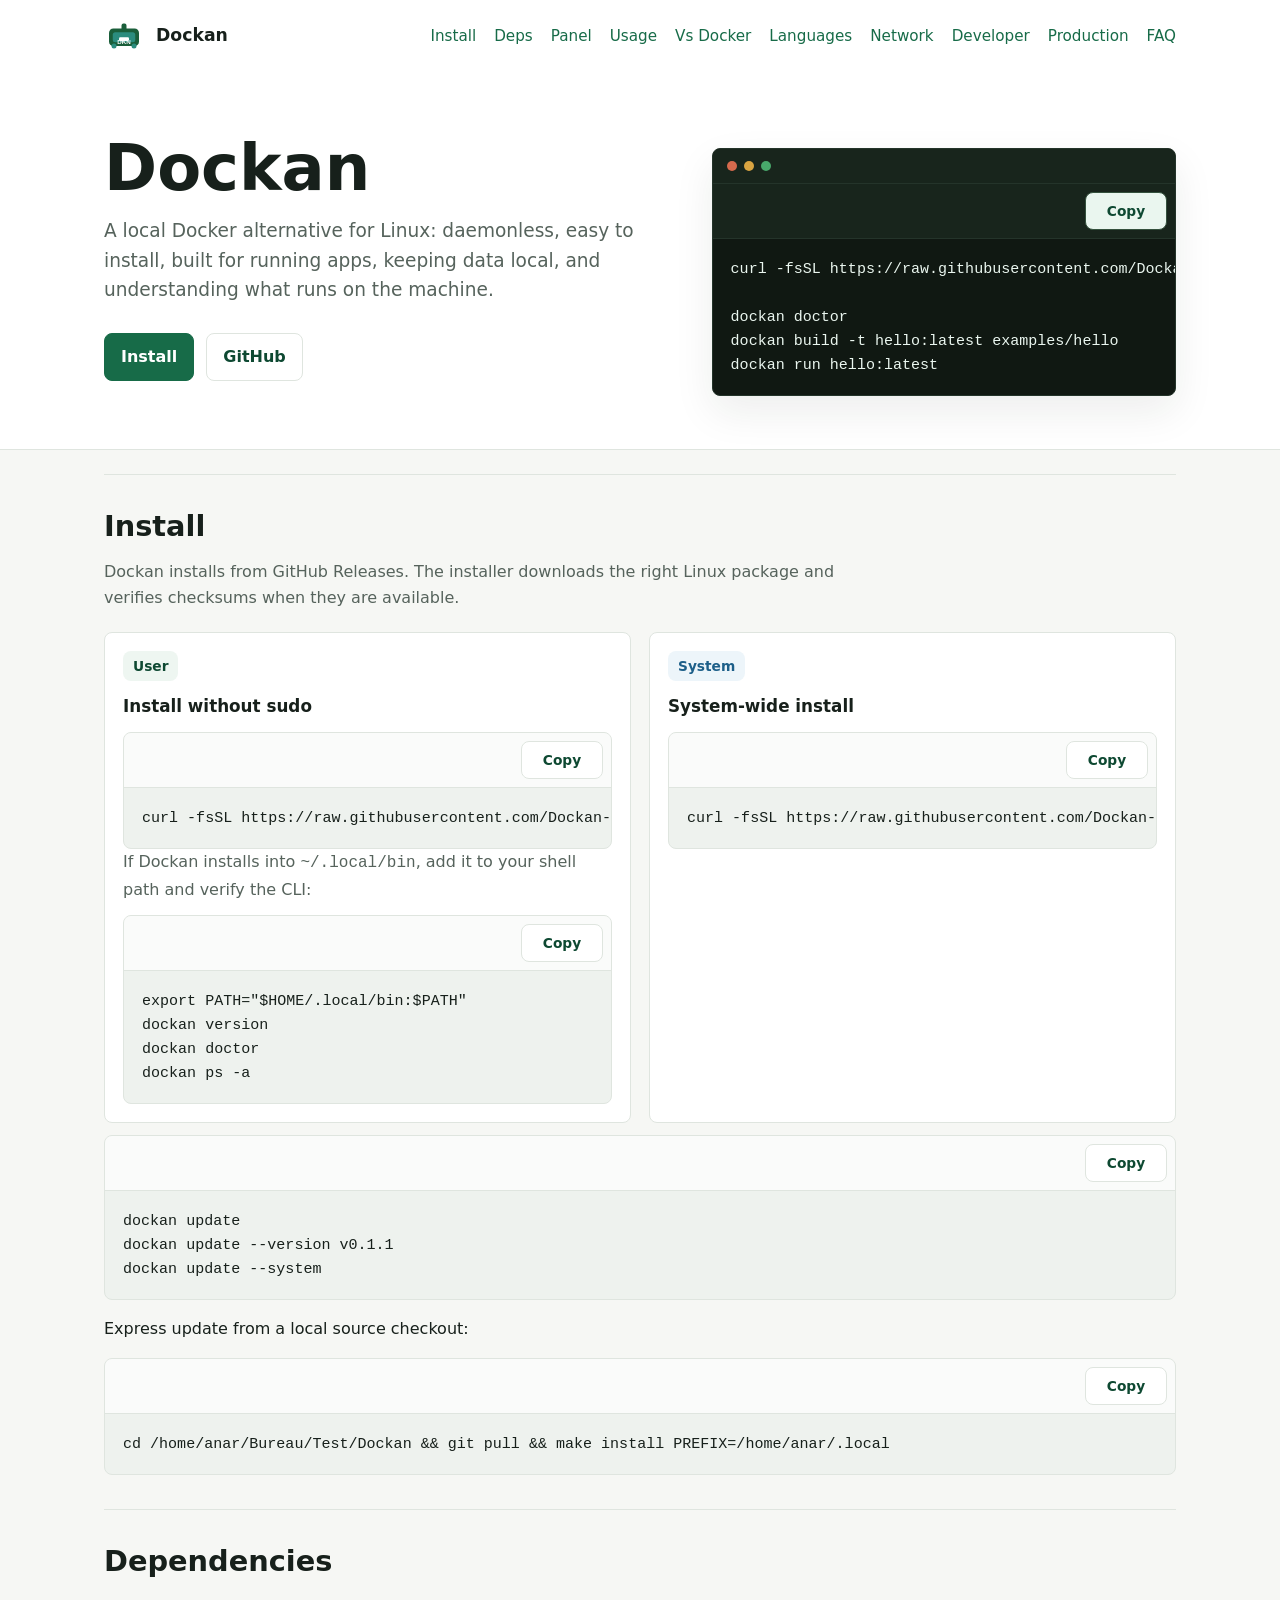
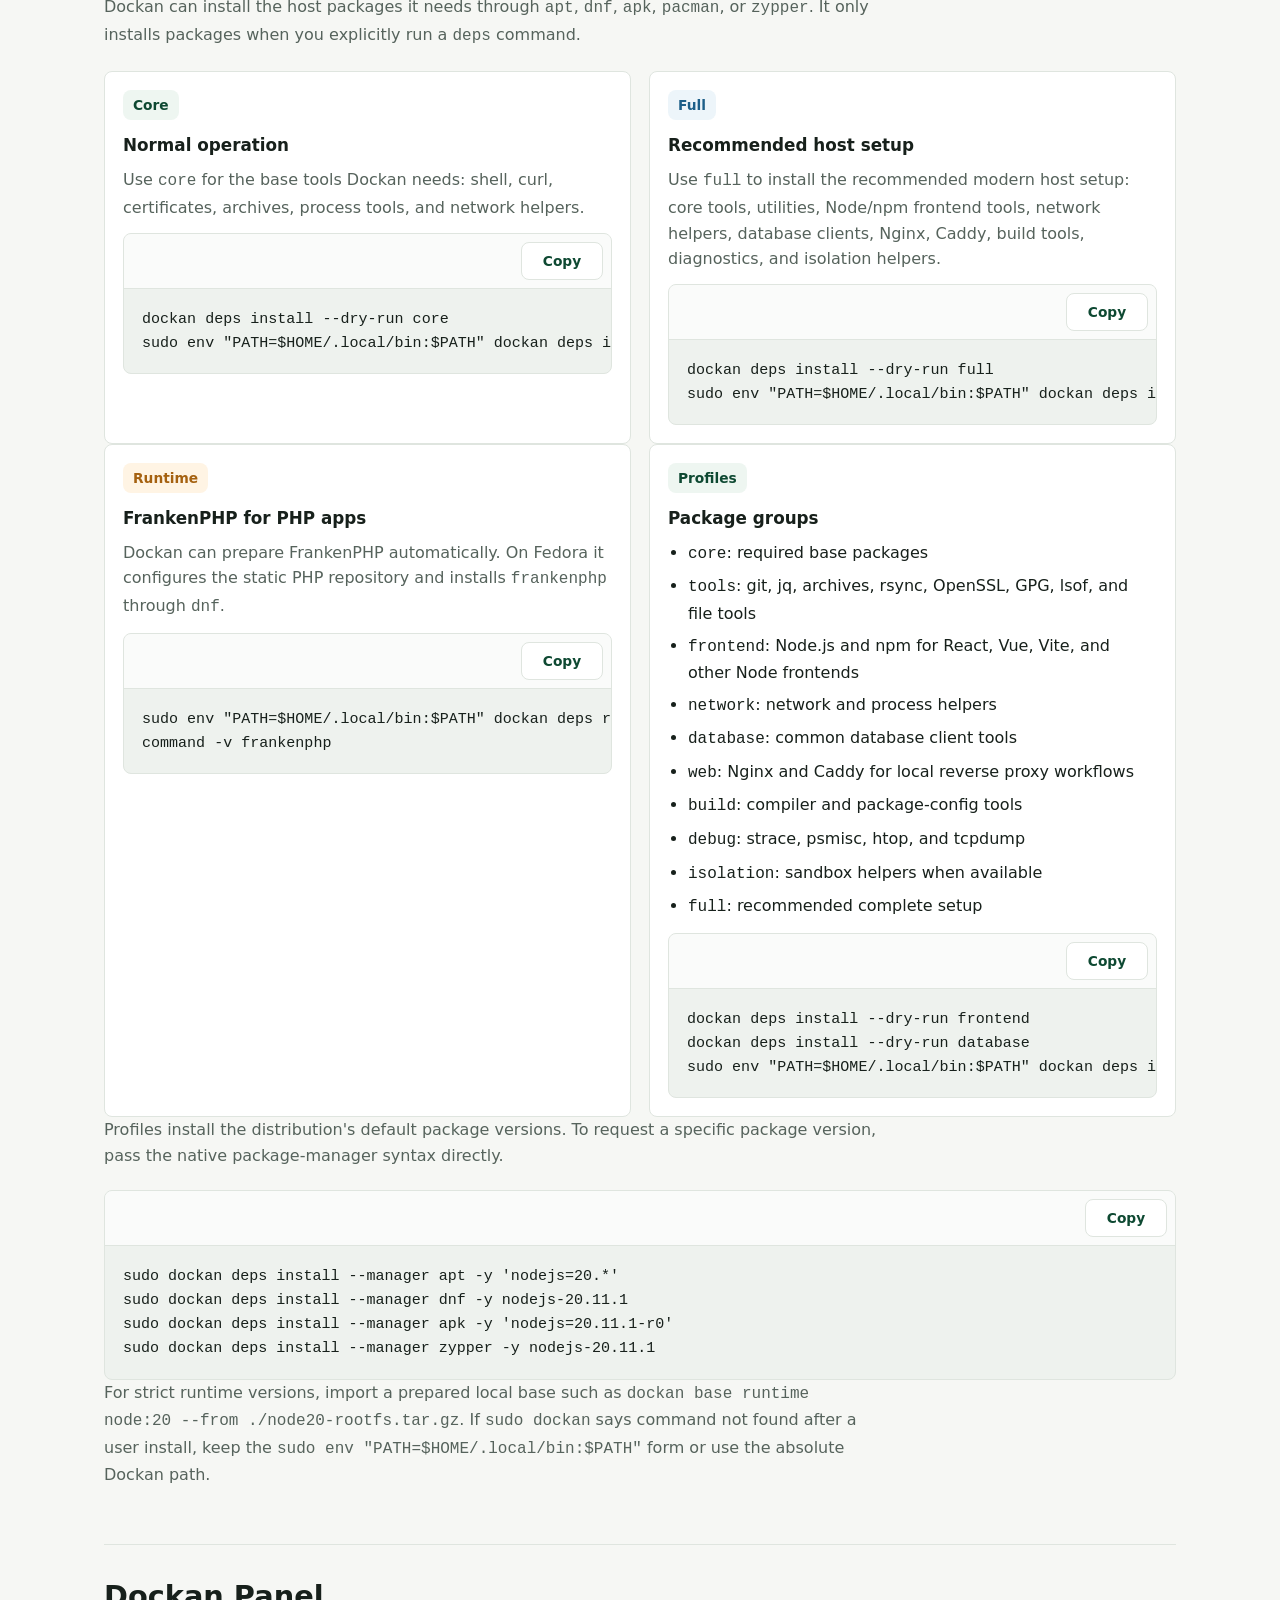
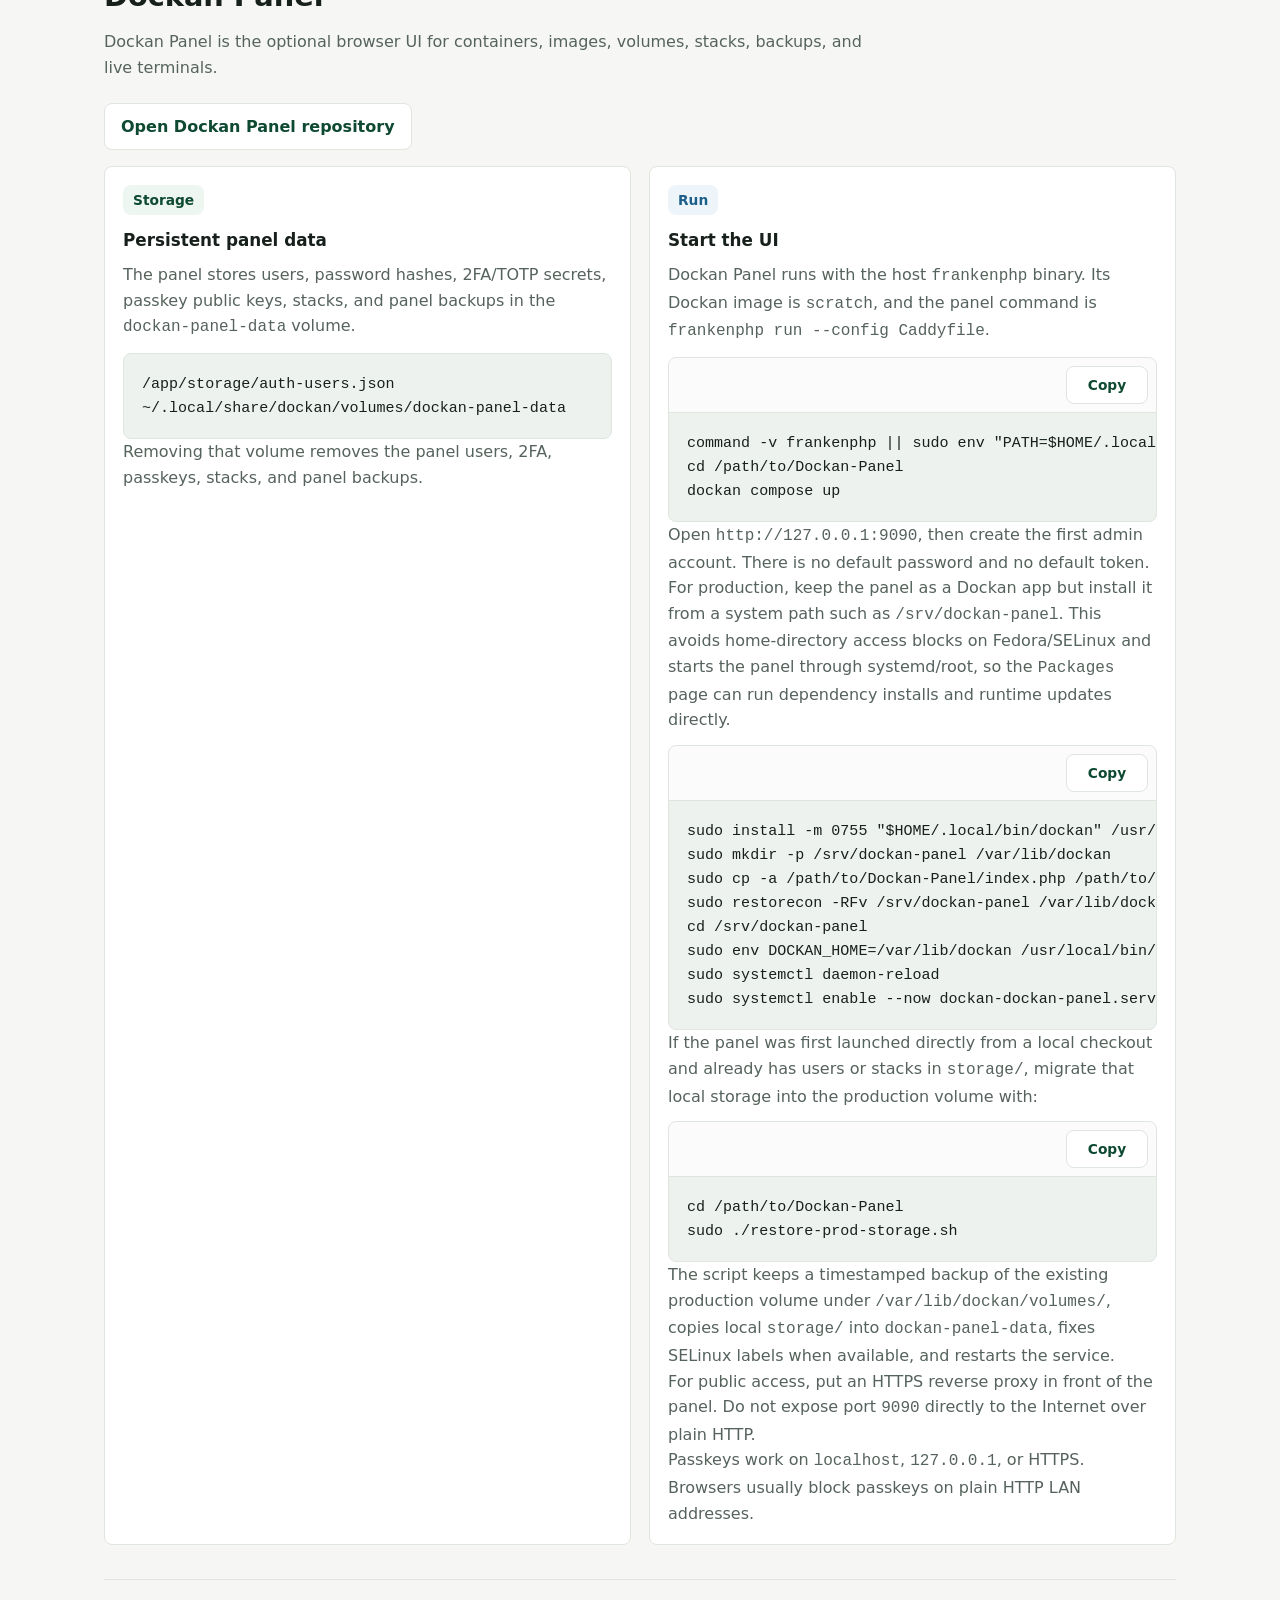
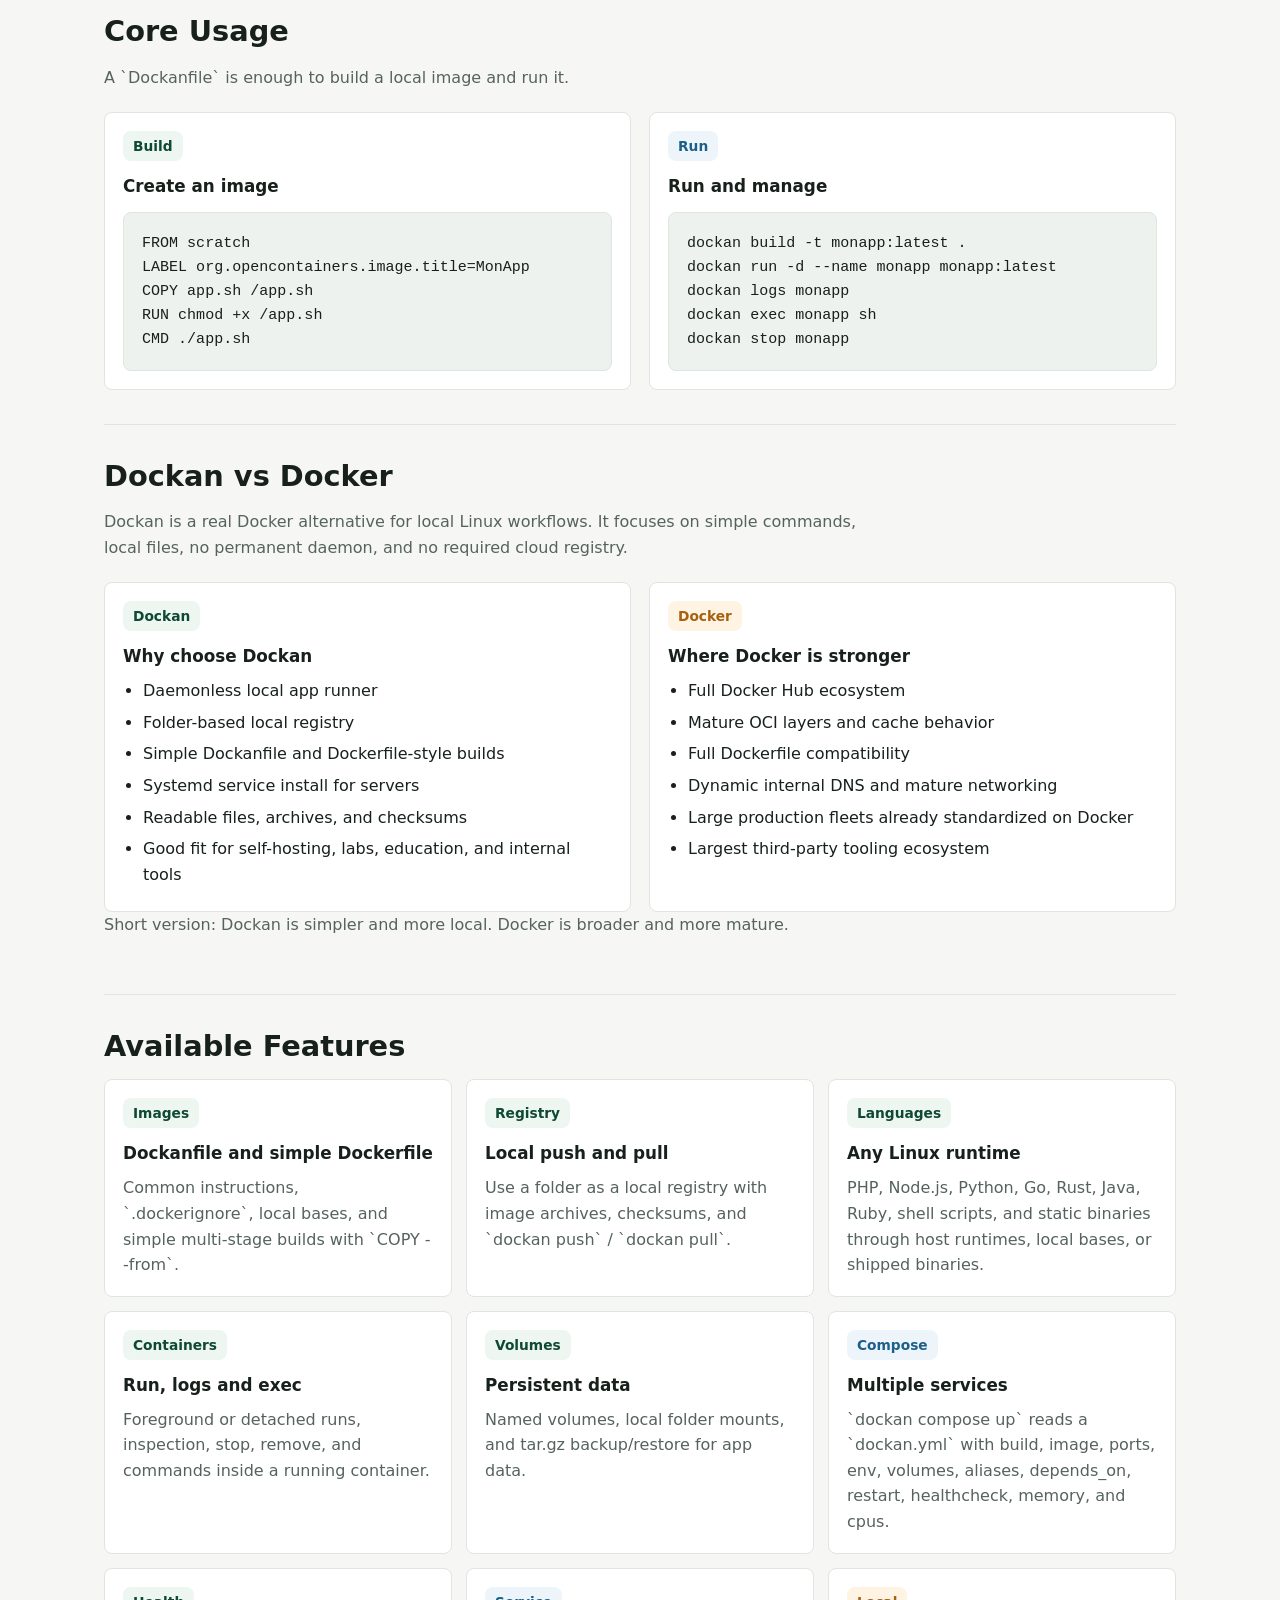
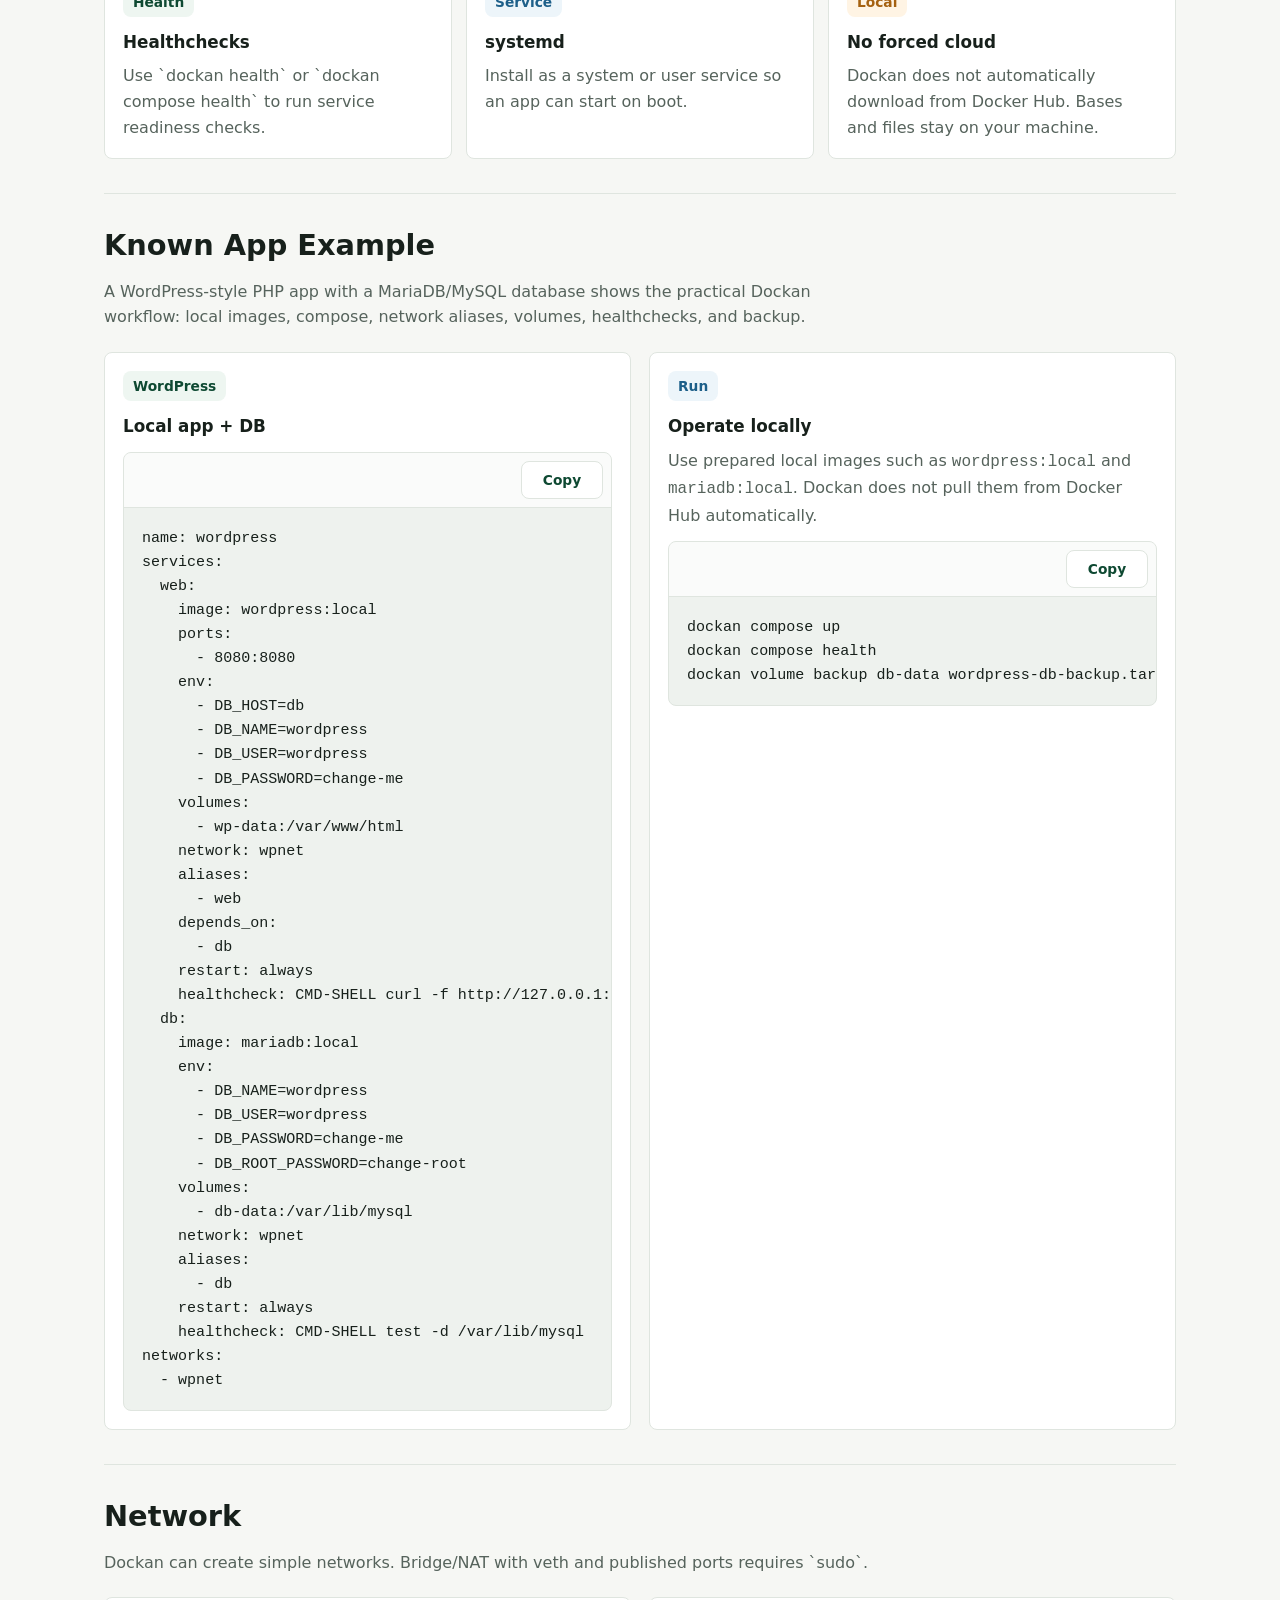
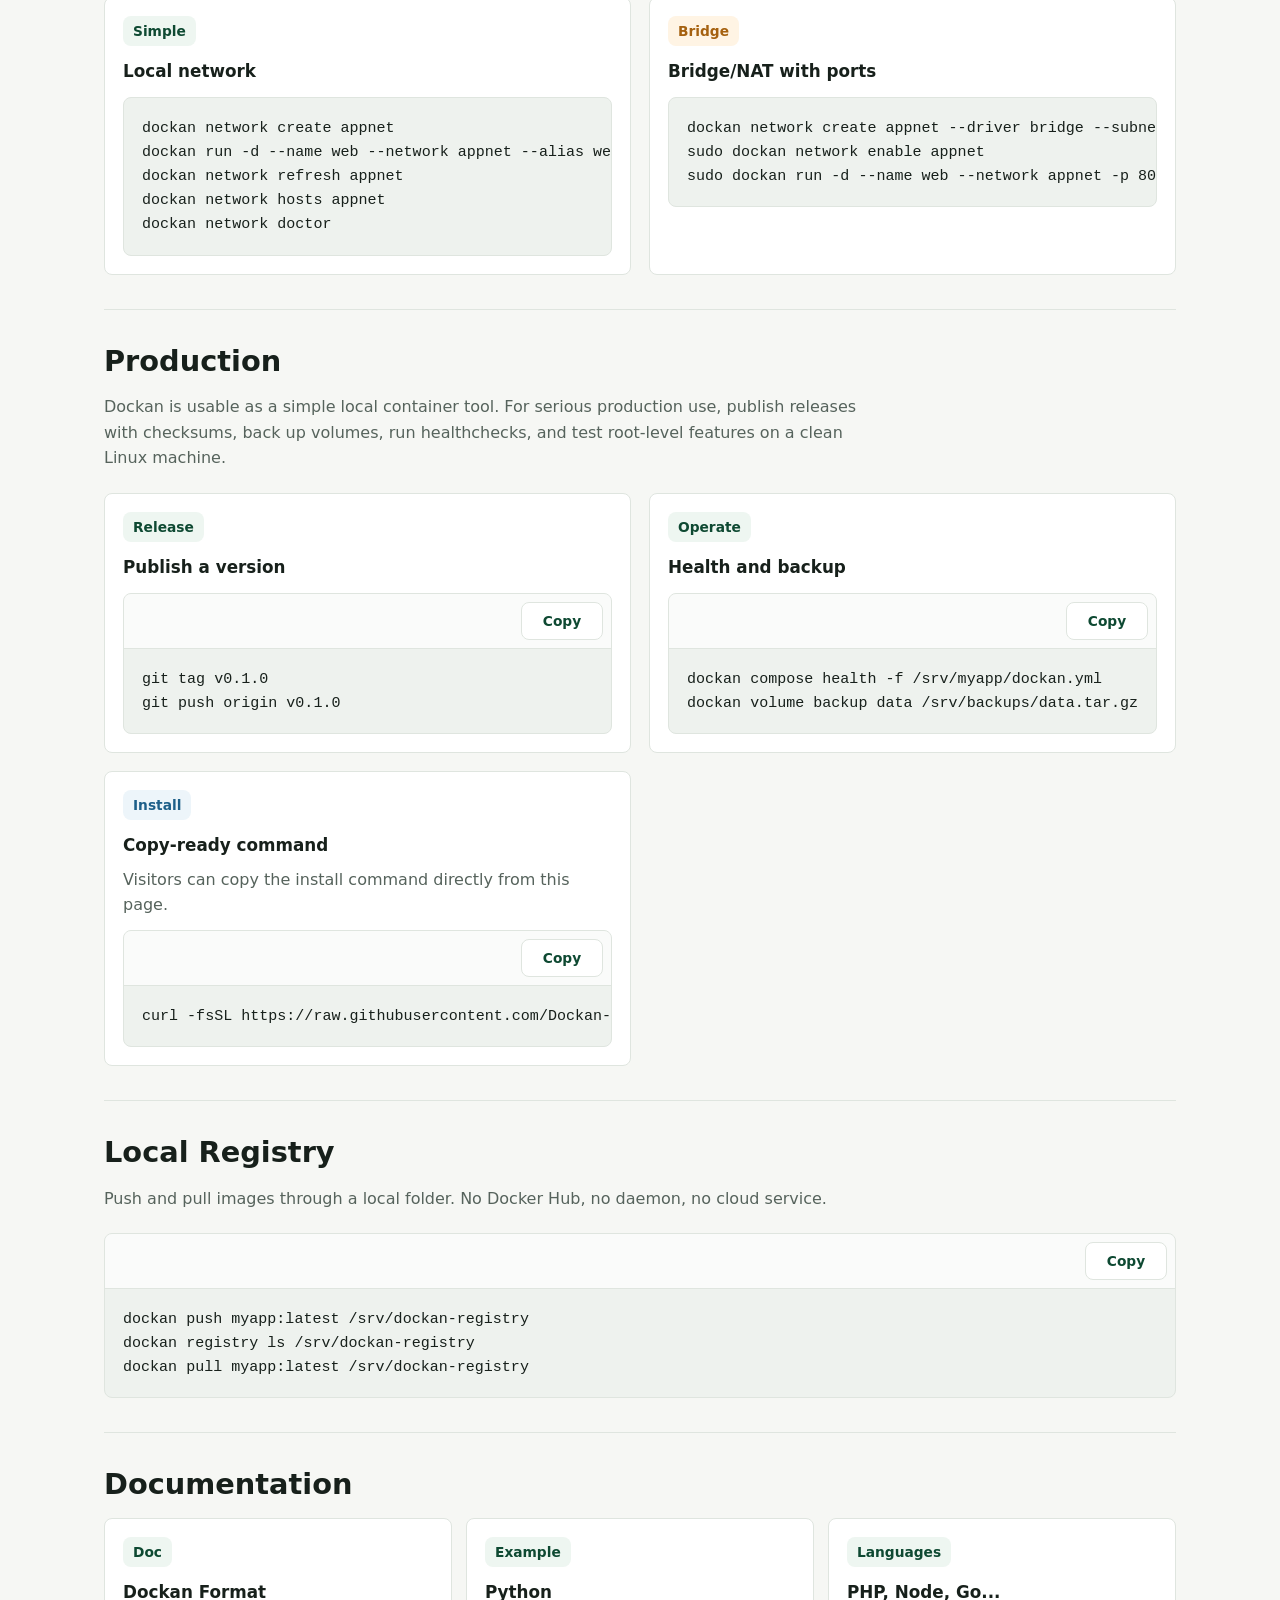
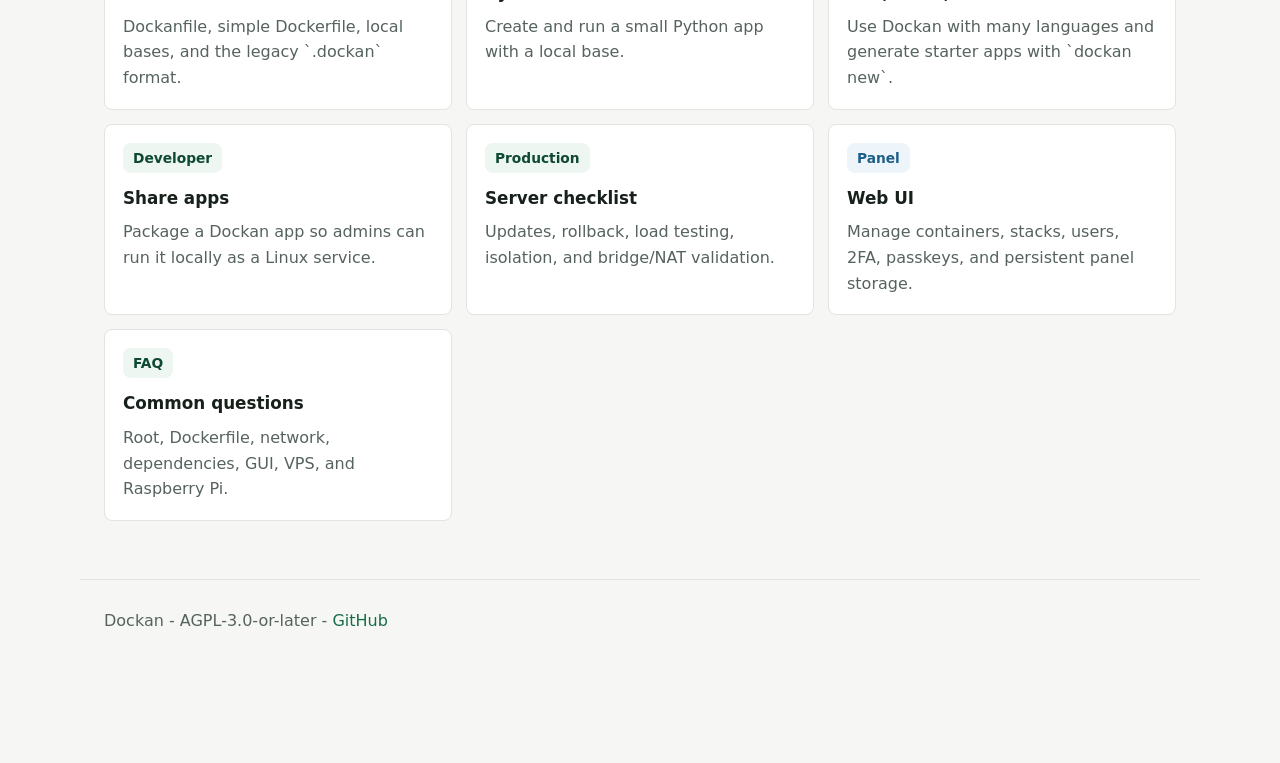
==== docs/index.html @ 0c733c43 "Improve docs mobile layout" ====
<!DOCTYPE html>
<html lang="en">
<head>
  <meta charset="UTF-8">
  <meta name="viewport" content="width=device-width, initial-scale=1.0">
  <title>Dockan - A local Docker alternative</title>
  <meta name="description" content="Dockan is a local Docker alternative for Linux: daemonless, easy to install, app-focused, with volumes, networking, compose, and services.">
  <link rel="icon" type="image/svg+xml" href="./dockan-logo.svg">
  <style>
    :root {
      --bg: #f6f7f4;
      --panel: #ffffff;
      --ink: #17201b;
      --muted: #56635c;
      --line: #dfe5df;
      --green: #176b48;
      --green-dark: #0e4932;
      --blue: #1d5f89;
      --amber: #a56110;
      --code: #eef2ee;
      --shadow: 0 16px 40px rgba(23, 32, 27, 0.08);
    }

    * {
      box-sizing: border-box;
    }

    html {
      overflow-x: hidden;
      scroll-behavior: smooth;
    }

    body {
      margin: 0;
      background: var(--bg);
      color: var(--ink);
      font-family: Inter, ui-sans-serif, system-ui, -apple-system, BlinkMacSystemFont, "Segoe UI", sans-serif;
      line-height: 1.6;
      overflow-x: hidden;
    }

    a {
      color: var(--green);
      text-decoration: none;
    }

    a:hover {
      text-decoration: underline;
    }

    img,
    svg {
      max-width: 100%;
      height: auto;
    }

    header {
      background: #ffffff;
      border-bottom: 1px solid var(--line);
    }

    .topbar {
      max-width: 1120px;
      margin: 0 auto;
      padding: 16px 24px;
      display: flex;
      align-items: center;
      justify-content: space-between;
      gap: 16px;
    }

    .brand {
      display: flex;
      align-items: center;
      gap: 12px;
      color: var(--ink);
      font-weight: 800;
      font-size: 1.08rem;
      min-width: 0;
    }

    .brand img {
      width: 40px;
      height: 40px;
      flex: 0 0 auto;
    }

    nav {
      display: flex;
      align-items: center;
      gap: 18px;
      flex-wrap: wrap;
      font-size: 0.95rem;
    }

    nav a {
      white-space: nowrap;
    }

    .mobile-nav {
      display: none;
      position: relative;
      width: 100%;
    }

    .mobile-nav summary {
      display: flex;
      align-items: center;
      justify-content: space-between;
      min-height: 42px;
      padding: 9px 12px;
      border: 1px solid var(--line);
      border-radius: 8px;
      color: var(--green-dark);
      cursor: pointer;
      font-weight: 800;
      list-style: none;
      user-select: none;
    }

    .mobile-nav summary::-webkit-details-marker {
      display: none;
    }

    .mobile-nav summary::after {
      content: "";
      width: 10px;
      height: 10px;
      border-right: 2px solid currentColor;
      border-bottom: 2px solid currentColor;
      transform: rotate(45deg) translateY(-2px);
    }

    .mobile-nav[open] summary::after {
      transform: rotate(225deg) translateY(-2px);
    }

    .mobile-nav-links {
      display: grid;
      grid-template-columns: repeat(2, minmax(0, 1fr));
      gap: 8px;
      margin-top: 8px;
      padding: 10px;
      border: 1px solid var(--line);
      border-radius: 8px;
      background: #fff;
      box-shadow: var(--shadow);
    }

    .mobile-nav-links a {
      display: flex;
      align-items: center;
      min-height: 42px;
      padding: 8px 10px;
      border-radius: 8px;
      color: var(--ink);
      font-weight: 700;
      overflow-wrap: anywhere;
    }

    .mobile-nav-links a:hover {
      background: #eef6f1;
      text-decoration: none;
    }

    .hero {
      max-width: 1120px;
      margin: 0 auto;
      padding: 64px 24px 40px;
      display: grid;
      grid-template-columns: minmax(0, 1.1fr) minmax(280px, 0.9fr);
      gap: 40px;
      align-items: center;
    }

    .hero h1 {
      margin: 0 0 16px;
      font-size: clamp(2.2rem, 5vw, 4.6rem);
      line-height: 1;
      letter-spacing: 0;
    }

    .hero p {
      margin: 0 0 24px;
      color: var(--muted);
      font-size: 1.16rem;
      max-width: 760px;
    }

    .actions {
      display: flex;
      flex-wrap: wrap;
      gap: 12px;
      margin: 28px 0;
      min-width: 0;
    }

    .button {
      display: inline-flex;
      align-items: center;
      justify-content: center;
      min-height: 44px;
      padding: 10px 16px;
      border-radius: 8px;
      border: 1px solid var(--green);
      background: var(--green);
      color: #fff;
      font-weight: 700;
      text-decoration: none;
      text-align: center;
    }

    .button.secondary {
      background: #fff;
      color: var(--green-dark);
      border-color: var(--line);
    }

    .terminal {
      background: #101812;
      color: #eaf6ef;
      border-radius: 8px;
      box-shadow: var(--shadow);
      overflow: hidden;
      border: 1px solid #24342a;
      min-width: 0;
    }

    .terminal-title {
      display: flex;
      gap: 7px;
      padding: 12px 14px;
      background: #18251c;
      border-bottom: 1px solid #24342a;
    }

    .dot {
      width: 10px;
      height: 10px;
      border-radius: 50%;
      background: #d66a4d;
    }

    .dot:nth-child(2) {
      background: #d9a441;
    }

    .dot:nth-child(3) {
      background: #48a86b;
    }

    pre {
      margin: 0;
      padding: 18px;
      overflow-x: auto;
      max-width: 100%;
      font-size: 0.94rem;
      -webkit-overflow-scrolling: touch;
    }

    code {
      font-family: "SFMono-Regular", Consolas, "Liberation Mono", monospace;
      overflow-wrap: anywhere;
    }

    main {
      max-width: 1120px;
      margin: 0 auto;
      padding: 24px;
    }

    section {
      padding: 34px 0;
      border-top: 1px solid var(--line);
    }

    h2 {
      margin: 0 0 16px;
      font-size: 1.8rem;
      line-height: 1.2;
      letter-spacing: 0;
    }

    h3 {
      margin: 0 0 8px;
      font-size: 1.05rem;
    }

    .lead {
      color: var(--muted);
      max-width: 780px;
      margin: 0 0 22px;
    }

    .grid {
      display: grid;
      grid-template-columns: repeat(3, minmax(0, 1fr));
      gap: 14px;
    }

    .card {
      background: var(--panel);
      border: 1px solid var(--line);
      border-radius: 8px;
      padding: 18px;
      min-height: 150px;
      min-width: 0;
    }

    a.card {
      display: block;
      color: inherit;
      text-decoration: none;
    }

    a.card:hover {
      border-color: var(--green);
      text-decoration: none;
    }

    .card p {
      margin: 0;
      color: var(--muted);
      overflow-wrap: anywhere;
    }

    .badge {
      display: inline-flex;
      align-items: center;
      min-height: 28px;
      padding: 4px 10px;
      border-radius: 8px;
      background: #eef6f1;
      color: var(--green-dark);
      font-weight: 700;
      font-size: 0.86rem;
      margin-bottom: 12px;
    }

    .badge.blue {
      background: #edf5fa;
      color: var(--blue);
    }

    .badge.amber {
      background: #fff4e4;
      color: var(--amber);
    }

    .code-block {
      background: var(--code);
      border: 1px solid var(--line);
      border-radius: 8px;
      margin: 12px 0 0;
      overflow: hidden;
      max-width: 100%;
      min-width: 0;
    }

    .code-block pre {
      padding: 18px;
    }

    .code-actions {
      display: flex;
      justify-content: flex-end;
      align-items: center;
      min-height: 46px;
      padding: 8px;
      border-bottom: 1px solid var(--line);
      background: rgba(255, 255, 255, 0.72);
      gap: 8px;
    }

    .copy-button {
      display: inline-flex;
      align-items: center;
      justify-content: center;
      min-height: 34px;
      min-width: 82px;
      padding: 7px 10px;
      border: 1px solid var(--line);
      border-radius: 8px;
      background: #ffffff;
      color: var(--green-dark);
      cursor: pointer;
      font: inherit;
      font-size: 0.86rem;
      font-weight: 800;
    }

    .copy-button:hover {
      border-color: var(--green);
    }

    .terminal .copy-button {
      border-color: #34513d;
      background: #eaf6ef;
    }

    .terminal .code-actions {
      border-bottom-color: #24342a;
      background: #18251c;
    }

    .terminal .code-block {
      margin: 0;
      background: transparent;
      border: 0;
      border-radius: 0;
    }

    .split {
      display: grid;
      grid-template-columns: minmax(0, 1fr) minmax(0, 1fr);
      gap: 18px;
      min-width: 0;
    }

    ul {
      margin: 0;
      padding-left: 20px;
    }

    li {
      margin: 6px 0;
      overflow-wrap: anywhere;
    }

    footer {
      max-width: 1120px;
      margin: 0 auto;
      padding: 28px 24px 46px;
      color: var(--muted);
      border-top: 1px solid var(--line);
    }

    @media (max-width: 820px) {
      .hero,
      .split,
      .grid {
        grid-template-columns: 1fr;
      }

      .hero {
        padding-top: 42px;
      }

      .topbar {
        align-items: flex-start;
        flex-direction: column;
      }
    }

    @media (max-width: 720px) {
      .topbar {
        padding: 12px 16px;
        gap: 10px;
      }

      .desktop-nav {
        display: none;
      }

      .mobile-nav {
        display: block;
      }

      .hero {
        padding: 34px 16px 26px;
        gap: 22px;
      }

      .hero h1 {
        font-size: clamp(2rem, 14vw, 3.3rem);
      }

      .hero p {
        font-size: 1rem;
      }

      main {
        padding: 16px;
      }

      section {
        padding: 26px 0;
      }

      h2 {
        font-size: 1.45rem;
      }

      .actions {
        display: grid;
        grid-template-columns: 1fr;
      }

      .button {
        width: 100%;
      }

      .card {
        padding: 15px;
      }

      pre {
        padding: 14px;
        font-size: 0.84rem;
      }

      .code-block pre {
        padding: 14px;
      }

      .copy-button {
        min-width: 74px;
      }

      footer {
        padding: 24px 16px 36px;
      }
    }

    @media (max-width: 440px) {
      .brand {
        font-size: 1rem;
      }

      .brand img {
        width: 34px;
        height: 34px;
      }

      .mobile-nav-links {
        grid-template-columns: 1fr;
      }

      .terminal-title {
        padding: 10px 12px;
      }

      .dot {
        width: 9px;
        height: 9px;
      }

      .card {
        padding: 14px;
      }

      .badge {
        max-width: 100%;
        overflow-wrap: anywhere;
      }
    }
  </style>
</head>
<body>
  <header>
    <div class="topbar">
      <a class="brand" href="#top" aria-label="Dockan home">
        <img src="./dockan-logo.svg" alt="">
        <span>Dockan</span>
      </a>
      <nav class="desktop-nav" aria-label="Navigation">
        <a href="#install">Install</a>
        <a href="#deps">Deps</a>
        <a href="#panel">Panel</a>
        <a href="#usage">Usage</a>
        <a href="#compare">Vs Docker</a>
        <a href="./languages.html">Languages</a>
        <a href="#network">Network</a>
        <a href="./developer.html">Developer</a>
        <a href="./production.html">Production</a>
        <a href="./faq.html">FAQ</a>
      </nav>
      <details class="mobile-nav">
        <summary>Menu</summary>
        <div class="mobile-nav-links" aria-label="Navigation mobile">
          <a href="#install">Install</a>
          <a href="#deps">Deps</a>
          <a href="#panel">Panel</a>
          <a href="#usage">Usage</a>
          <a href="#compare">Vs Docker</a>
          <a href="./languages.html">Languages</a>
          <a href="#network">Network</a>
          <a href="./developer.html">Developer</a>
          <a href="./production.html">Production</a>
          <a href="./faq.html">FAQ</a>
        </div>
      </details>
    </div>
    <div class="hero" id="top">
      <div>
        <h1>Dockan</h1>
        <p>A local Docker alternative for Linux: daemonless, easy to install, built for running apps, keeping data local, and understanding what runs on the machine.</p>
        <div class="actions">
          <a class="button" href="#install">Install</a>
          <a class="button secondary" href="https://github.com/Dockan-Conteneurisation-libre/Dockan" target="_blank" rel="noopener">GitHub</a>
        </div>
      </div>
      <div class="terminal" aria-label="Commande d'installation">
        <div class="terminal-title">
          <span class="dot"></span>
          <span class="dot"></span>
          <span class="dot"></span>
        </div>
        <div class="code-block">
          <div class="code-actions">
            <button class="copy-button" type="button" data-copy="curl -fsSL https://raw.githubusercontent.com/Dockan-Conteneurisation-libre/Dockan/main/scripts/install.sh | sh">Copy</button>
          </div>
          <pre><code>curl -fsSL https://raw.githubusercontent.com/Dockan-Conteneurisation-libre/Dockan/main/scripts/install.sh | sh

dockan doctor
dockan build -t hello:latest examples/hello
dockan run hello:latest</code></pre>
        </div>
      </div>
    </div>
  </header>

  <main>
    <section id="install">
      <h2>Install</h2>
      <p class="lead">Dockan installs from GitHub Releases. The installer downloads the right Linux package and verifies checksums when they are available.</p>
      <div class="split">
        <div class="card">
          <span class="badge">User</span>
          <h3>Install without sudo</h3>
          <div class="code-block">
            <div class="code-actions">
              <button class="copy-button" type="button" data-copy="curl -fsSL https://raw.githubusercontent.com/Dockan-Conteneurisation-libre/Dockan/main/scripts/install.sh | sh">Copy</button>
            </div>
            <pre><code>curl -fsSL https://raw.githubusercontent.com/Dockan-Conteneurisation-libre/Dockan/main/scripts/install.sh | sh</code></pre>
          </div>
          <p>If Dockan installs into <code>~/.local/bin</code>, add it to your shell path and verify the CLI:</p>
          <div class="code-block">
            <div class="code-actions">
              <button class="copy-button" type="button" data-copy='export PATH="$HOME/.local/bin:$PATH"
dockan version
dockan doctor
dockan ps -a'>Copy</button>
            </div>
            <pre><code>export PATH="$HOME/.local/bin:$PATH"
dockan version
dockan doctor
dockan ps -a</code></pre>
          </div>
        </div>
        <div class="card">
          <span class="badge blue">System</span>
          <h3>System-wide install</h3>
          <div class="code-block">
            <div class="code-actions">
              <button class="copy-button" type="button" data-copy="curl -fsSL https://raw.githubusercontent.com/Dockan-Conteneurisation-libre/Dockan/main/scripts/install.sh | sudo sh">Copy</button>
            </div>
            <pre><code>curl -fsSL https://raw.githubusercontent.com/Dockan-Conteneurisation-libre/Dockan/main/scripts/install.sh | sudo sh</code></pre>
          </div>
        </div>
      </div>
      <div class="code-block">
        <div class="code-actions">
          <button class="copy-button" type="button" data-copy="dockan update
dockan update --version v0.1.1
dockan update --system">Copy</button>
        </div>
        <pre><code>dockan update
dockan update --version v0.1.1
dockan update --system</code></pre>
      </div>
      <p>Express update from a local source checkout:</p>
      <div class="code-block">
        <div class="code-actions">
          <button class="copy-button" type="button" data-copy="cd /home/anar/Bureau/Test/Dockan &amp;&amp; git pull &amp;&amp; make install PREFIX=/home/anar/.local">Copy</button>
        </div>
        <pre><code>cd /home/anar/Bureau/Test/Dockan &amp;&amp; git pull &amp;&amp; make install PREFIX=/home/anar/.local</code></pre>
      </div>
    </section>

    <section id="deps">
      <h2>Dependencies</h2>
      <p class="lead">Dockan can install the host packages it needs through <code>apt</code>, <code>dnf</code>, <code>apk</code>, <code>pacman</code>, or <code>zypper</code>. It only installs packages when you explicitly run a <code>deps</code> command.</p>
      <div class="split">
        <div class="card">
          <span class="badge">Core</span>
          <h3>Normal operation</h3>
          <p>Use <code>core</code> for the base tools Dockan needs: shell, curl, certificates, archives, process tools, and network helpers.</p>
          <div class="code-block">
            <div class="code-actions">
              <button class="copy-button" type="button" data-copy='dockan deps install --dry-run core&#10;sudo env "PATH=$HOME/.local/bin:$PATH" dockan deps install core -y'>Copy</button>
            </div>
            <pre><code>dockan deps install --dry-run core
sudo env "PATH=$HOME/.local/bin:$PATH" dockan deps install core -y</code></pre>
          </div>
        </div>
        <div class="card">
          <span class="badge blue">Full</span>
          <h3>Recommended host setup</h3>
          <p>Use <code>full</code> to install the recommended modern host setup: core tools, utilities, Node/npm frontend tools, network helpers, database clients, Nginx, Caddy, build tools, diagnostics, and isolation helpers.</p>
          <div class="code-block">
            <div class="code-actions">
              <button class="copy-button" type="button" data-copy='dockan deps install --dry-run full&#10;sudo env "PATH=$HOME/.local/bin:$PATH" dockan deps install full -y'>Copy</button>
            </div>
            <pre><code>dockan deps install --dry-run full
sudo env "PATH=$HOME/.local/bin:$PATH" dockan deps install full -y</code></pre>
          </div>
        </div>
      </div>
      <div class="split">
        <div class="card">
          <span class="badge amber">Runtime</span>
          <h3>FrankenPHP for PHP apps</h3>
          <p>Dockan can prepare FrankenPHP automatically. On Fedora it configures the static PHP repository and installs <code>frankenphp</code> through <code>dnf</code>.</p>
          <div class="code-block">
            <div class="code-actions">
              <button class="copy-button" type="button" data-copy='sudo env "PATH=$HOME/.local/bin:$PATH" dockan deps runtime frankenphp -y&#10;command -v frankenphp'>Copy</button>
            </div>
            <pre><code>sudo env "PATH=$HOME/.local/bin:$PATH" dockan deps runtime frankenphp -y
command -v frankenphp</code></pre>
          </div>
        </div>
        <div class="card">
          <span class="badge">Profiles</span>
          <h3>Package groups</h3>
          <ul>
            <li><code>core</code>: required base packages</li>
            <li><code>tools</code>: git, jq, archives, rsync, OpenSSL, GPG, lsof, and file tools</li>
            <li><code>frontend</code>: Node.js and npm for React, Vue, Vite, and other Node frontends</li>
            <li><code>network</code>: network and process helpers</li>
            <li><code>database</code>: common database client tools</li>
            <li><code>web</code>: Nginx and Caddy for local reverse proxy workflows</li>
            <li><code>build</code>: compiler and package-config tools</li>
            <li><code>debug</code>: strace, psmisc, htop, and tcpdump</li>
            <li><code>isolation</code>: sandbox helpers when available</li>
            <li><code>full</code>: recommended complete setup</li>
          </ul>
          <div class="code-block">
            <div class="code-actions">
              <button class="copy-button" type="button" data-copy='dockan deps install --dry-run frontend&#10;dockan deps install --dry-run database&#10;sudo env "PATH=$HOME/.local/bin:$PATH" dockan deps install frontend database web build debug -y'>Copy</button>
            </div>
            <pre><code>dockan deps install --dry-run frontend
dockan deps install --dry-run database
sudo env "PATH=$HOME/.local/bin:$PATH" dockan deps install frontend database web build debug -y</code></pre>
          </div>
        </div>
      </div>
      <p class="lead">Profiles install the distribution's default package versions. To request a specific package version, pass the native package-manager syntax directly.</p>
      <div class="code-block">
        <div class="code-actions">
          <button class="copy-button" type="button" data-copy="sudo dockan deps install --manager apt -y 'nodejs=20.*'&#10;sudo dockan deps install --manager dnf -y nodejs-20.11.1&#10;sudo dockan deps install --manager apk -y 'nodejs=20.11.1-r0'&#10;sudo dockan deps install --manager zypper -y nodejs-20.11.1">Copy</button>
        </div>
        <pre><code>sudo dockan deps install --manager apt -y 'nodejs=20.*'
sudo dockan deps install --manager dnf -y nodejs-20.11.1
sudo dockan deps install --manager apk -y 'nodejs=20.11.1-r0'
sudo dockan deps install --manager zypper -y nodejs-20.11.1</code></pre>
      </div>
      <p class="lead">For strict runtime versions, import a prepared local base such as <code>dockan base runtime node:20 --from ./node20-rootfs.tar.gz</code>. If <code>sudo dockan</code> says command not found after a user install, keep the <code>sudo env "PATH=$HOME/.local/bin:$PATH"</code> form or use the absolute Dockan path.</p>
    </section>

    <section id="panel">
      <h2>Dockan Panel</h2>
      <p class="lead">Dockan Panel is the optional browser UI for containers, images, volumes, stacks, backups, and live terminals.</p>
      <p><a class="button secondary" href="https://github.com/Dockan-Conteneurisation-libre/Dockan-Panel">Open Dockan Panel repository</a></p>
      <div class="split">
        <div class="card">
          <span class="badge">Storage</span>
          <h3>Persistent panel data</h3>
          <p>The panel stores users, password hashes, 2FA/TOTP secrets, passkey public keys, stacks, and panel backups in the <code>dockan-panel-data</code> volume.</p>
          <div class="code-block">
            <pre><code>/app/storage/auth-users.json
~/.local/share/dockan/volumes/dockan-panel-data</code></pre>
          </div>
          <p>Removing that volume removes the panel users, 2FA, passkeys, stacks, and panel backups.</p>
        </div>
        <div class="card">
          <span class="badge blue">Run</span>
          <h3>Start the UI</h3>
          <p>Dockan Panel runs with the host <code>frankenphp</code> binary. Its Dockan image is <code>scratch</code>, and the panel command is <code>frankenphp run --config Caddyfile</code>.</p>
          <div class="code-block">
            <div class="code-actions">
              <button class="copy-button" type="button" data-copy='command -v frankenphp || sudo env "PATH=$HOME/.local/bin:$PATH" dockan deps runtime frankenphp -y&#10;cd /path/to/Dockan-Panel&#10;dockan compose up'>Copy</button>
            </div>
            <pre><code>command -v frankenphp || sudo env "PATH=$HOME/.local/bin:$PATH" dockan deps runtime frankenphp -y
cd /path/to/Dockan-Panel
dockan compose up</code></pre>
          </div>
          <p>Open <code>http://127.0.0.1:9090</code>, then create the first admin account. There is no default password and no default token.</p>
          <p>For production, keep the panel as a Dockan app but install it from a system path such as <code>/srv/dockan-panel</code>. This avoids home-directory access blocks on Fedora/SELinux and starts the panel through systemd/root, so the <code>Packages</code> page can run dependency installs and runtime updates directly.</p>
          <div class="code-block">
            <div class="code-actions">
              <button class="copy-button" type="button" data-copy='sudo install -m 0755 "$HOME/.local/bin/dockan" /usr/local/bin/dockan&#10;sudo mkdir -p /srv/dockan-panel /var/lib/dockan&#10;sudo cp -a /path/to/Dockan-Panel/index.php /path/to/Dockan-Panel/README.md /path/to/Dockan-Panel/dockan-logo.svg /path/to/Dockan-Panel/Caddyfile /path/to/Dockan-Panel/Dockanfile /path/to/Dockan-Panel/dockan.yml /path/to/Dockan-Panel/restore-prod-storage.sh /srv/dockan-panel/&#10;sudo restorecon -RFv /srv/dockan-panel /var/lib/dockan /usr/local/bin/dockan 2>/dev/null || true&#10;cd /srv/dockan-panel&#10;sudo env DOCKAN_HOME=/var/lib/dockan /usr/local/bin/dockan service install -f dockan.yml --name dockan-panel&#10;sudo systemctl daemon-reload&#10;sudo systemctl enable --now dockan-dockan-panel.service'>Copy</button>
            </div>
            <pre><code>sudo install -m 0755 "$HOME/.local/bin/dockan" /usr/local/bin/dockan
sudo mkdir -p /srv/dockan-panel /var/lib/dockan
sudo cp -a /path/to/Dockan-Panel/index.php /path/to/Dockan-Panel/README.md /path/to/Dockan-Panel/dockan-logo.svg /path/to/Dockan-Panel/Caddyfile /path/to/Dockan-Panel/Dockanfile /path/to/Dockan-Panel/dockan.yml /path/to/Dockan-Panel/restore-prod-storage.sh /srv/dockan-panel/
sudo restorecon -RFv /srv/dockan-panel /var/lib/dockan /usr/local/bin/dockan 2&gt;/dev/null || true
cd /srv/dockan-panel
sudo env DOCKAN_HOME=/var/lib/dockan /usr/local/bin/dockan service install -f dockan.yml --name dockan-panel
sudo systemctl daemon-reload
sudo systemctl enable --now dockan-dockan-panel.service</code></pre>
          </div>
          <p>If the panel was first launched directly from a local checkout and already has users or stacks in <code>storage/</code>, migrate that local storage into the production volume with:</p>
          <div class="code-block">
            <div class="code-actions">
              <button class="copy-button" type="button" data-copy='cd /path/to/Dockan-Panel&#10;sudo ./restore-prod-storage.sh'>Copy</button>
            </div>
            <pre><code>cd /path/to/Dockan-Panel
sudo ./restore-prod-storage.sh</code></pre>
          </div>
          <p>The script keeps a timestamped backup of the existing production volume under <code>/var/lib/dockan/volumes/</code>, copies local <code>storage/</code> into <code>dockan-panel-data</code>, fixes SELinux labels when available, and restarts the service.</p>
          <p>For public access, put an HTTPS reverse proxy in front of the panel. Do not expose port <code>9090</code> directly to the Internet over plain HTTP.</p>
          <p>Passkeys work on <code>localhost</code>, <code>127.0.0.1</code>, or HTTPS. Browsers usually block passkeys on plain HTTP LAN addresses.</p>
        </div>
      </div>
    </section>

    <section id="usage">
      <h2>Core Usage</h2>
      <p class="lead">A `Dockanfile` is enough to build a local image and run it.</p>
      <div class="split">
        <div class="card">
          <span class="badge">Build</span>
          <h3>Create an image</h3>
          <div class="code-block">
            <pre><code>FROM scratch
LABEL org.opencontainers.image.title=MonApp
COPY app.sh /app.sh
RUN chmod +x /app.sh
CMD ./app.sh</code></pre>
          </div>
        </div>
        <div class="card">
          <span class="badge blue">Run</span>
          <h3>Run and manage</h3>
          <div class="code-block">
            <pre><code>dockan build -t monapp:latest .
dockan run -d --name monapp monapp:latest
dockan logs monapp
dockan exec monapp sh
dockan stop monapp</code></pre>
          </div>
        </div>
      </div>
    </section>

    <section id="compare">
      <h2>Dockan vs Docker</h2>
      <p class="lead">Dockan is a real Docker alternative for local Linux workflows. It focuses on simple commands, local files, no permanent daemon, and no required cloud registry.</p>
      <div class="split">
        <div class="card">
          <span class="badge">Dockan</span>
          <h3>Why choose Dockan</h3>
          <ul>
            <li>Daemonless local app runner</li>
            <li>Folder-based local registry</li>
            <li>Simple Dockanfile and Dockerfile-style builds</li>
            <li>Systemd service install for servers</li>
            <li>Readable files, archives, and checksums</li>
            <li>Good fit for self-hosting, labs, education, and internal tools</li>
          </ul>
        </div>
        <div class="card">
          <span class="badge amber">Docker</span>
          <h3>Where Docker is stronger</h3>
          <ul>
            <li>Full Docker Hub ecosystem</li>
            <li>Mature OCI layers and cache behavior</li>
            <li>Full Dockerfile compatibility</li>
            <li>Dynamic internal DNS and mature networking</li>
            <li>Large production fleets already standardized on Docker</li>
            <li>Largest third-party tooling ecosystem</li>
          </ul>
        </div>
      </div>
      <p class="lead">Short version: Dockan is simpler and more local. Docker is broader and more mature.</p>
    </section>

    <section>
      <h2>Available Features</h2>
      <div class="grid">
        <article class="card">
          <span class="badge">Images</span>
          <h3>Dockanfile and simple Dockerfile</h3>
          <p>Common instructions, `.dockerignore`, local bases, and simple multi-stage builds with `COPY --from`.</p>
        </article>
        <article class="card">
          <span class="badge">Registry</span>
          <h3>Local push and pull</h3>
          <p>Use a folder as a local registry with image archives, checksums, and `dockan push` / `dockan pull`.</p>
        </article>
        <article class="card">
          <span class="badge">Languages</span>
          <h3>Any Linux runtime</h3>
          <p>PHP, Node.js, Python, Go, Rust, Java, Ruby, shell scripts, and static binaries through host runtimes, local bases, or shipped binaries.</p>
        </article>
        <article class="card">
          <span class="badge">Containers</span>
          <h3>Run, logs and exec</h3>
          <p>Foreground or detached runs, inspection, stop, remove, and commands inside a running container.</p>
        </article>
        <article class="card">
          <span class="badge">Volumes</span>
          <h3>Persistent data</h3>
          <p>Named volumes, local folder mounts, and tar.gz backup/restore for app data.</p>
        </article>
        <article class="card">
          <span class="badge blue">Compose</span>
          <h3>Multiple services</h3>
          <p>`dockan compose up` reads a `dockan.yml` with build, image, ports, env, volumes, aliases, depends_on, restart, healthcheck, memory, and cpus.</p>
        </article>
        <article class="card">
          <span class="badge">Health</span>
          <h3>Healthchecks</h3>
          <p>Use `dockan health` or `dockan compose health` to run service readiness checks.</p>
        </article>
        <article class="card">
          <span class="badge blue">Service</span>
          <h3>systemd</h3>
          <p>Install as a system or user service so an app can start on boot.</p>
        </article>
        <article class="card">
          <span class="badge amber">Local</span>
          <h3>No forced cloud</h3>
          <p>Dockan does not automatically download from Docker Hub. Bases and files stay on your machine.</p>
        </article>
      </div>
    </section>

    <section>
      <h2>Known App Example</h2>
      <p class="lead">A WordPress-style PHP app with a MariaDB/MySQL database shows the practical Dockan workflow: local images, compose, network aliases, volumes, healthchecks, and backup.</p>
      <div class="split">
        <div class="card">
          <span class="badge">WordPress</span>
          <h3>Local app + DB</h3>
          <div class="code-block">
            <div class="code-actions">
              <button class="copy-button" type="button" data-copy="name: wordpress&#10;services:&#10;  web:&#10;    image: wordpress:local&#10;    ports:&#10;      - 8080:8080&#10;    env:&#10;      - DB_HOST=db&#10;      - DB_NAME=wordpress&#10;      - DB_USER=wordpress&#10;      - DB_PASSWORD=change-me&#10;    volumes:&#10;      - wp-data:/var/www/html&#10;    network: wpnet&#10;    aliases:&#10;      - web&#10;    depends_on:&#10;      - db&#10;    restart: always&#10;    healthcheck: CMD-SHELL curl -f http://127.0.0.1:8080/&#10;  db:&#10;    image: mariadb:local&#10;    env:&#10;      - DB_NAME=wordpress&#10;      - DB_USER=wordpress&#10;      - DB_PASSWORD=change-me&#10;      - DB_ROOT_PASSWORD=change-root&#10;    volumes:&#10;      - db-data:/var/lib/mysql&#10;    network: wpnet&#10;    aliases:&#10;      - db&#10;    restart: always&#10;    healthcheck: CMD-SHELL test -d /var/lib/mysql&#10;networks:&#10;  - wpnet">Copy</button>
            </div>
            <pre><code>name: wordpress
services:
  web:
    image: wordpress:local
    ports:
      - 8080:8080
    env:
      - DB_HOST=db
      - DB_NAME=wordpress
      - DB_USER=wordpress
      - DB_PASSWORD=change-me
    volumes:
      - wp-data:/var/www/html
    network: wpnet
    aliases:
      - web
    depends_on:
      - db
    restart: always
    healthcheck: CMD-SHELL curl -f http://127.0.0.1:8080/
  db:
    image: mariadb:local
    env:
      - DB_NAME=wordpress
      - DB_USER=wordpress
      - DB_PASSWORD=change-me
      - DB_ROOT_PASSWORD=change-root
    volumes:
      - db-data:/var/lib/mysql
    network: wpnet
    aliases:
      - db
    restart: always
    healthcheck: CMD-SHELL test -d /var/lib/mysql
networks:
  - wpnet</code></pre>
          </div>
        </div>
        <div class="card">
          <span class="badge blue">Run</span>
          <h3>Operate locally</h3>
          <p>Use prepared local images such as <code>wordpress:local</code> and <code>mariadb:local</code>. Dockan does not pull them from Docker Hub automatically.</p>
          <div class="code-block">
            <div class="code-actions">
              <button class="copy-button" type="button" data-copy="dockan compose up&#10;dockan compose health&#10;dockan volume backup db-data wordpress-db-backup.tar.gz">Copy</button>
            </div>
            <pre><code>dockan compose up
dockan compose health
dockan volume backup db-data wordpress-db-backup.tar.gz</code></pre>
          </div>
        </div>
      </div>
    </section>

    <section id="network">
      <h2>Network</h2>
      <p class="lead">Dockan can create simple networks. Bridge/NAT with veth and published ports requires `sudo`.</p>
      <div class="split">
        <div class="card">
          <span class="badge">Simple</span>
          <h3>Local network</h3>
          <div class="code-block">
            <pre><code>dockan network create appnet
dockan run -d --name web --network appnet --alias web.local web:latest
dockan network refresh appnet
dockan network hosts appnet
dockan network doctor</code></pre>
          </div>
        </div>
        <div class="card">
          <span class="badge amber">Bridge</span>
          <h3>Bridge/NAT with ports</h3>
          <div class="code-block">
            <pre><code>dockan network create appnet --driver bridge --subnet 10.89.0.0/24 --gateway 10.89.0.1/24 --bridge dockan0
sudo dockan network enable appnet
sudo dockan run -d --name web --network appnet -p 8080:80 web:latest</code></pre>
          </div>
        </div>
      </div>
    </section>

    <section id="prod">
      <h2>Production</h2>
      <p class="lead">Dockan is usable as a simple local container tool. For serious production use, publish releases with checksums, back up volumes, run healthchecks, and test root-level features on a clean Linux machine.</p>
      <div class="split">
        <div class="card">
          <span class="badge">Release</span>
          <h3>Publish a version</h3>
          <div class="code-block">
            <div class="code-actions">
              <button class="copy-button" type="button" data-copy="git tag v0.1.0&#10;git push origin v0.1.0">Copy</button>
            </div>
            <pre><code>git tag v0.1.0
git push origin v0.1.0</code></pre>
          </div>
        </div>
        <div class="card">
          <span class="badge">Operate</span>
          <h3>Health and backup</h3>
          <div class="code-block">
            <div class="code-actions">
              <button class="copy-button" type="button" data-copy="dockan compose health -f /srv/myapp/dockan.yml&#10;dockan volume backup data /srv/backups/data.tar.gz">Copy</button>
            </div>
            <pre><code>dockan compose health -f /srv/myapp/dockan.yml
dockan volume backup data /srv/backups/data.tar.gz</code></pre>
          </div>
        </div>
        <div class="card">
          <span class="badge blue">Install</span>
          <h3>Copy-ready command</h3>
          <p>Visitors can copy the install command directly from this page.</p>
          <div class="code-block">
            <div class="code-actions">
              <button class="copy-button" type="button" data-copy="curl -fsSL https://raw.githubusercontent.com/Dockan-Conteneurisation-libre/Dockan/main/scripts/install.sh | sh">Copy</button>
            </div>
            <pre><code>curl -fsSL https://raw.githubusercontent.com/Dockan-Conteneurisation-libre/Dockan/main/scripts/install.sh | sh</code></pre>
          </div>
        </div>
      </div>
    </section>

    <section>
      <h2>Local Registry</h2>
      <p class="lead">Push and pull images through a local folder. No Docker Hub, no daemon, no cloud service.</p>
      <div class="code-block">
        <div class="code-actions">
          <button class="copy-button" type="button" data-copy="dockan push myapp:latest /srv/dockan-registry&#10;dockan registry ls /srv/dockan-registry&#10;dockan pull myapp:latest /srv/dockan-registry">Copy</button>
        </div>
        <pre><code>dockan push myapp:latest /srv/dockan-registry
dockan registry ls /srv/dockan-registry
dockan pull myapp:latest /srv/dockan-registry</code></pre>
      </div>
    </section>

    <section>
      <h2>Documentation</h2>
      <div class="grid">
        <a class="card" href="./format.html">
          <span class="badge">Doc</span>
          <h3>Dockan Format</h3>
          <p>Dockanfile, simple Dockerfile, local bases, and the legacy `.dockan` format.</p>
        </a>
        <a class="card" href="./exemples/python.html">
          <span class="badge">Example</span>
          <h3>Python</h3>
          <p>Create and run a small Python app with a local base.</p>
        </a>
        <a class="card" href="./languages.html">
          <span class="badge">Languages</span>
          <h3>PHP, Node, Go...</h3>
          <p>Use Dockan with many languages and generate starter apps with `dockan new`.</p>
        </a>
        <a class="card" href="./developer.html">
          <span class="badge">Developer</span>
          <h3>Share apps</h3>
          <p>Package a Dockan app so admins can run it locally as a Linux service.</p>
        </a>
        <a class="card" href="./production.html">
          <span class="badge">Production</span>
          <h3>Server checklist</h3>
          <p>Updates, rollback, load testing, isolation, and bridge/NAT validation.</p>
        </a>
        <a class="card" href="#panel">
          <span class="badge blue">Panel</span>
          <h3>Web UI</h3>
          <p>Manage containers, stacks, users, 2FA, passkeys, and persistent panel storage.</p>
        </a>
        <a class="card" href="./faq.html">
          <span class="badge">FAQ</span>
          <h3>Common questions</h3>
          <p>Root, Dockerfile, network, dependencies, GUI, VPS, and Raspberry Pi.</p>
        </a>
      </div>
    </section>
  </main>

  <footer>
    Dockan - AGPL-3.0-or-later - <a href="https://github.com/Dockan-Conteneurisation-libre/Dockan" target="_blank" rel="noopener">GitHub</a>
  </footer>
  <script>
    const mobileNav = document.querySelector(".mobile-nav");
    for (const link of document.querySelectorAll(".mobile-nav-links a")) {
      link.addEventListener("click", () => {
        if (mobileNav) {
          mobileNav.open = false;
        }
      });
    }

    for (const button of document.querySelectorAll("[data-copy]")) {
      button.addEventListener("click", async () => {
        const value = button.getAttribute("data-copy") || "";
        try {
          await navigator.clipboard.writeText(value);
          button.textContent = "Copied";
        } catch {
          const input = document.createElement("textarea");
          input.value = value;
          input.setAttribute("readonly", "");
          input.style.position = "fixed";
          input.style.left = "-9999px";
          document.body.appendChild(input);
          input.select();
          document.execCommand("copy");
          input.remove();
          button.textContent = "Copied";
        }
        setTimeout(() => {
          button.textContent = "Copy";
        }, 1600);
      });
    }
  </script>
</body>
</html>
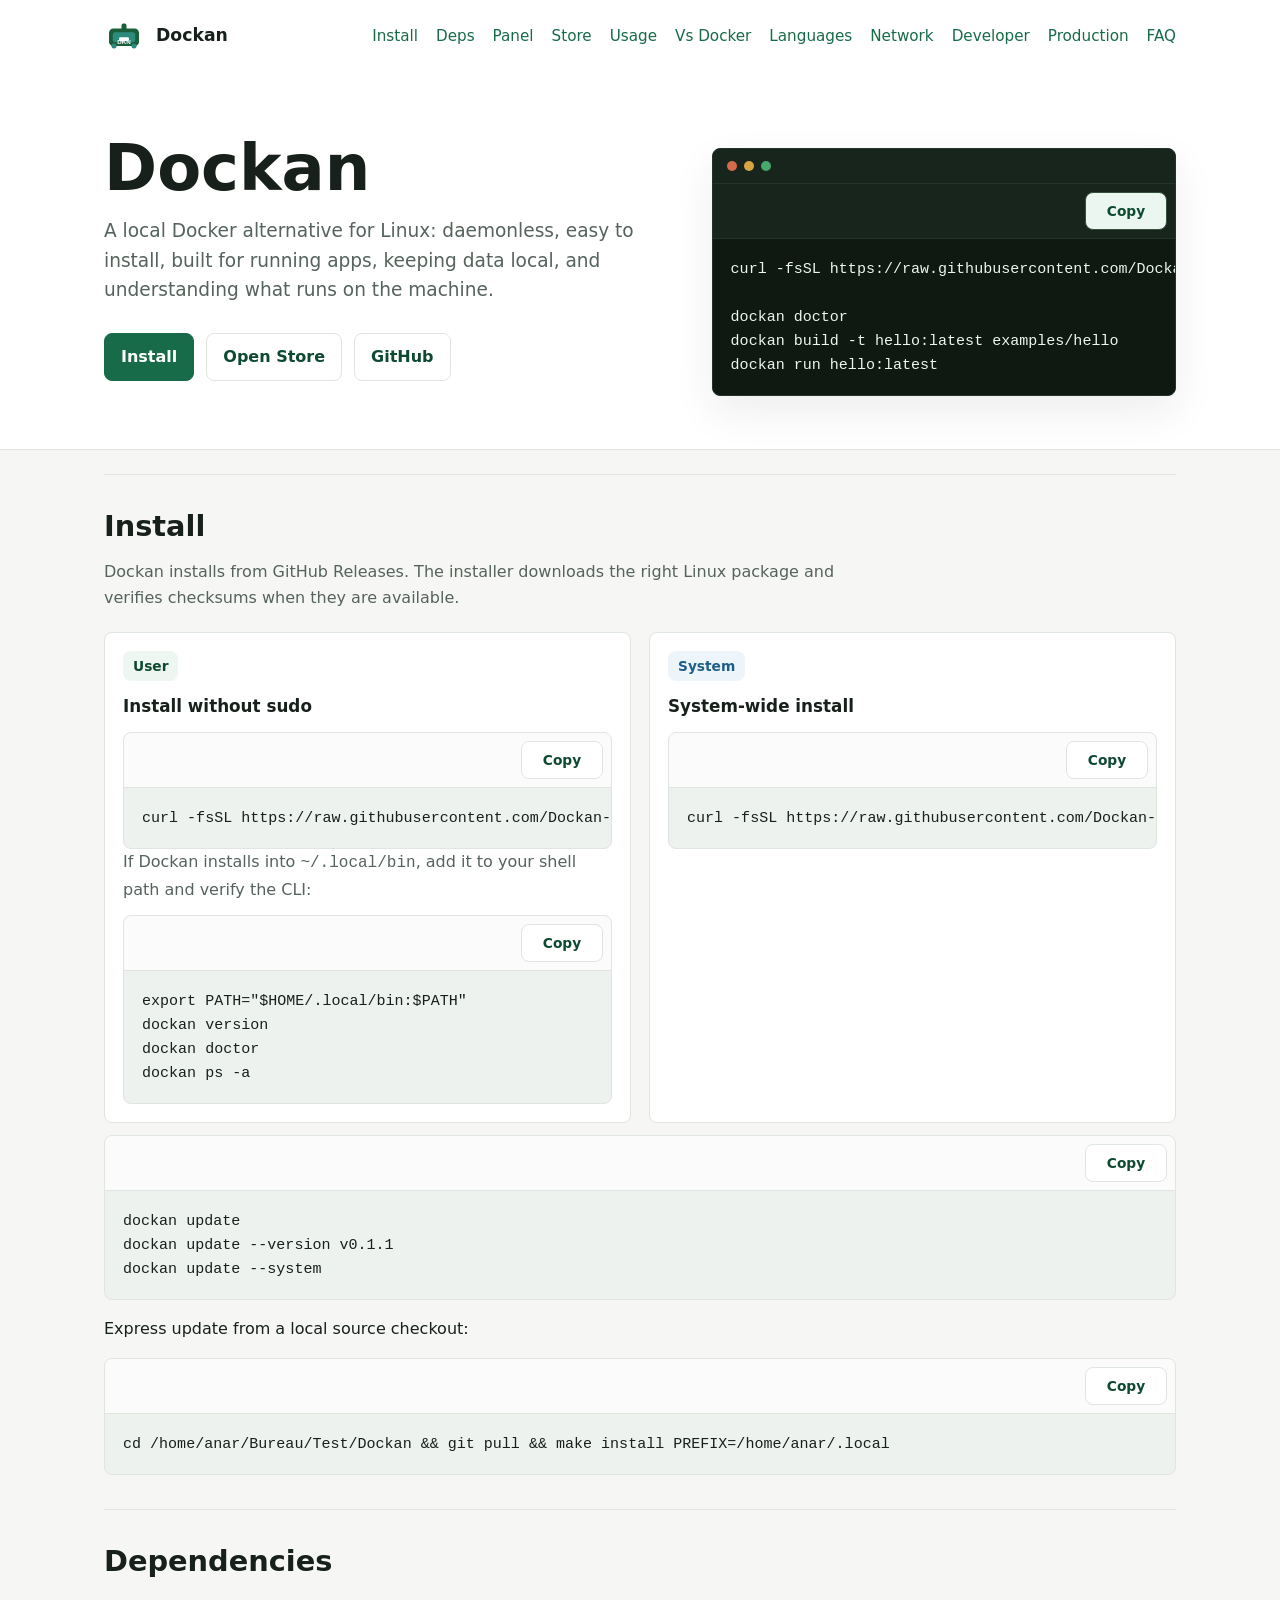
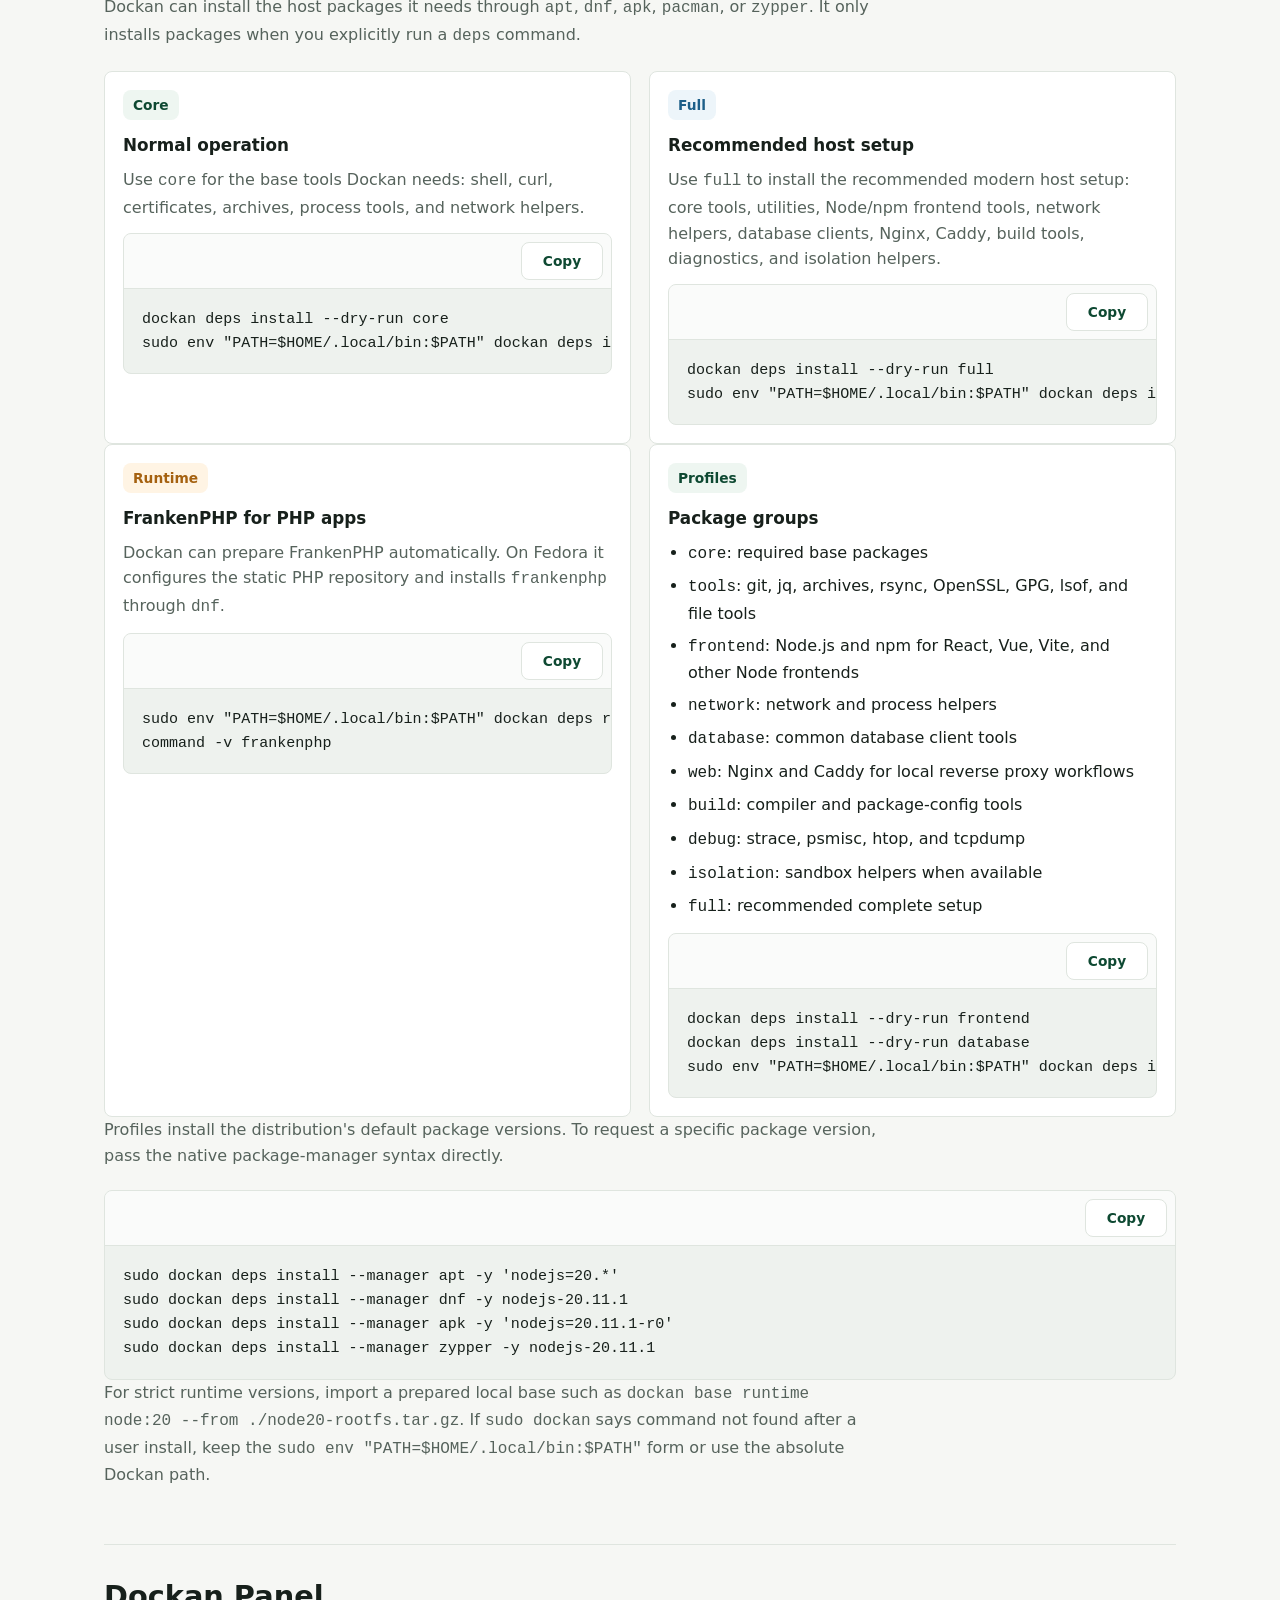
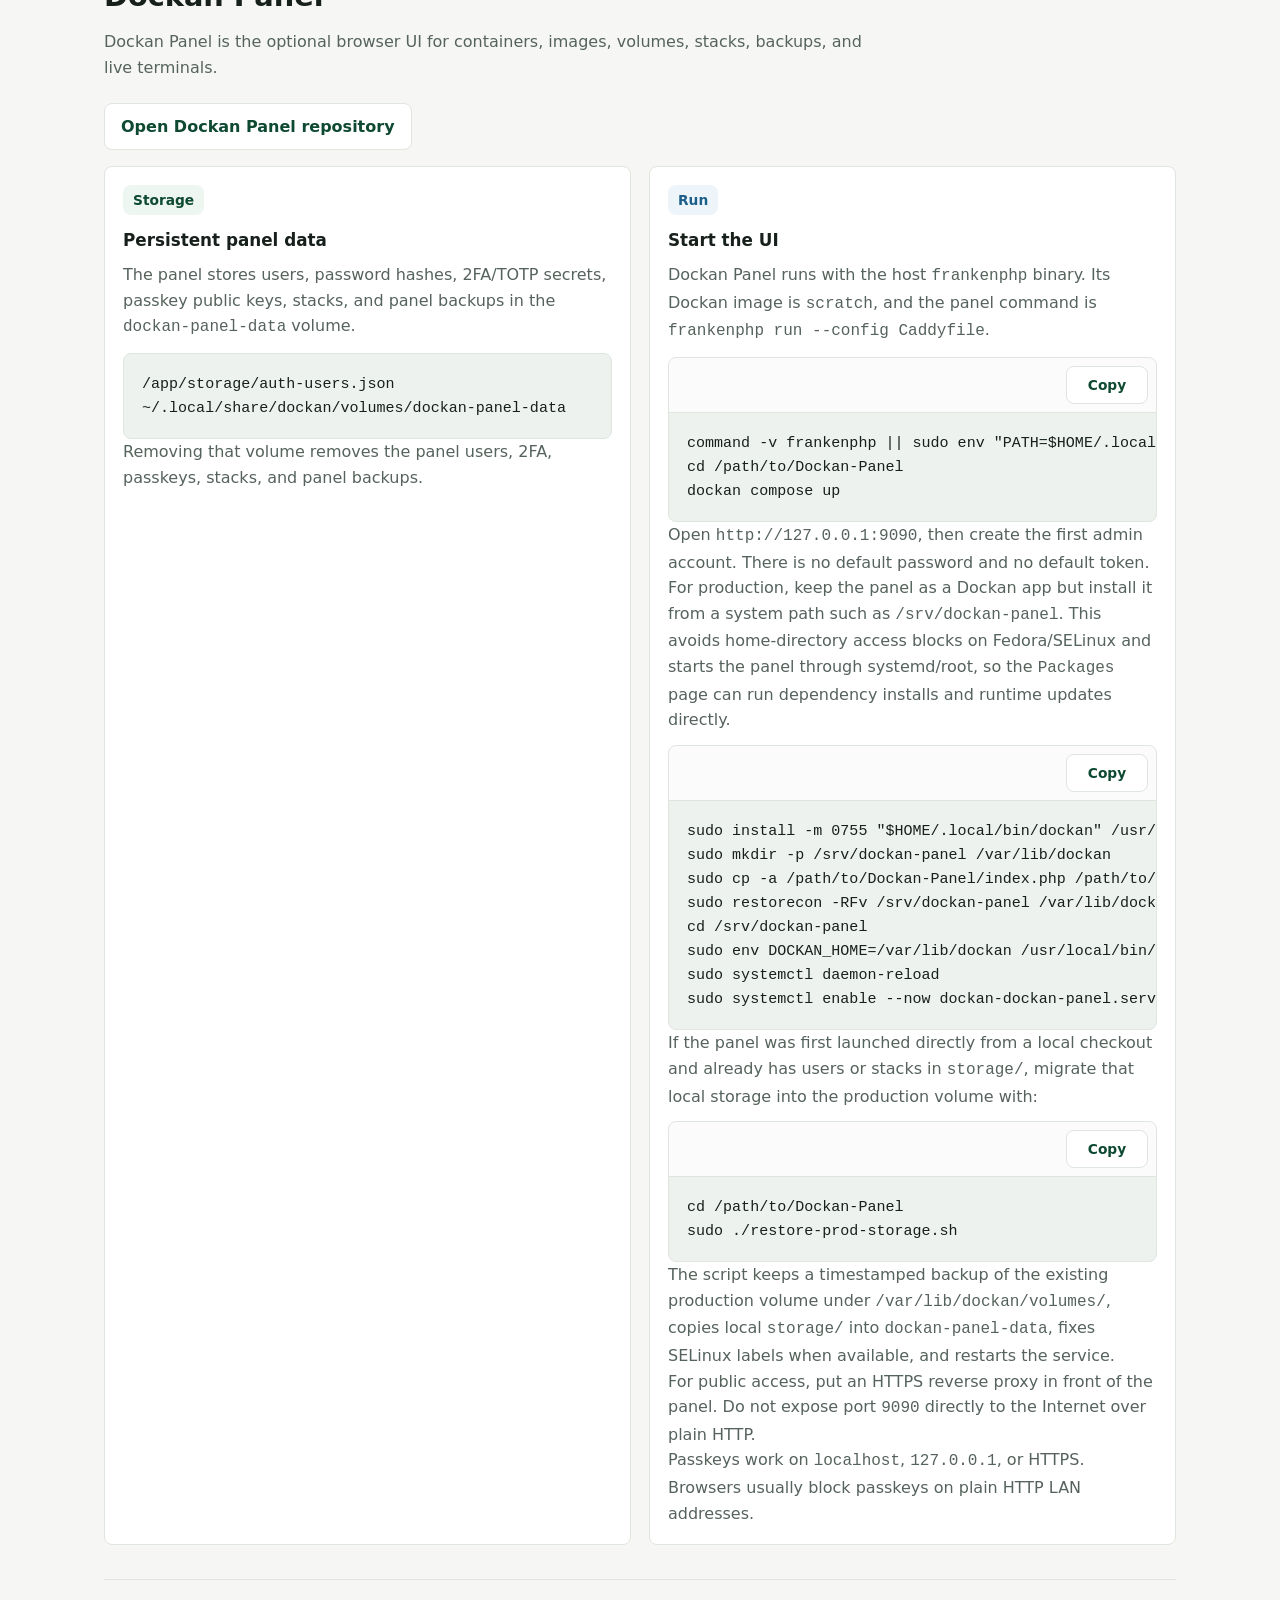
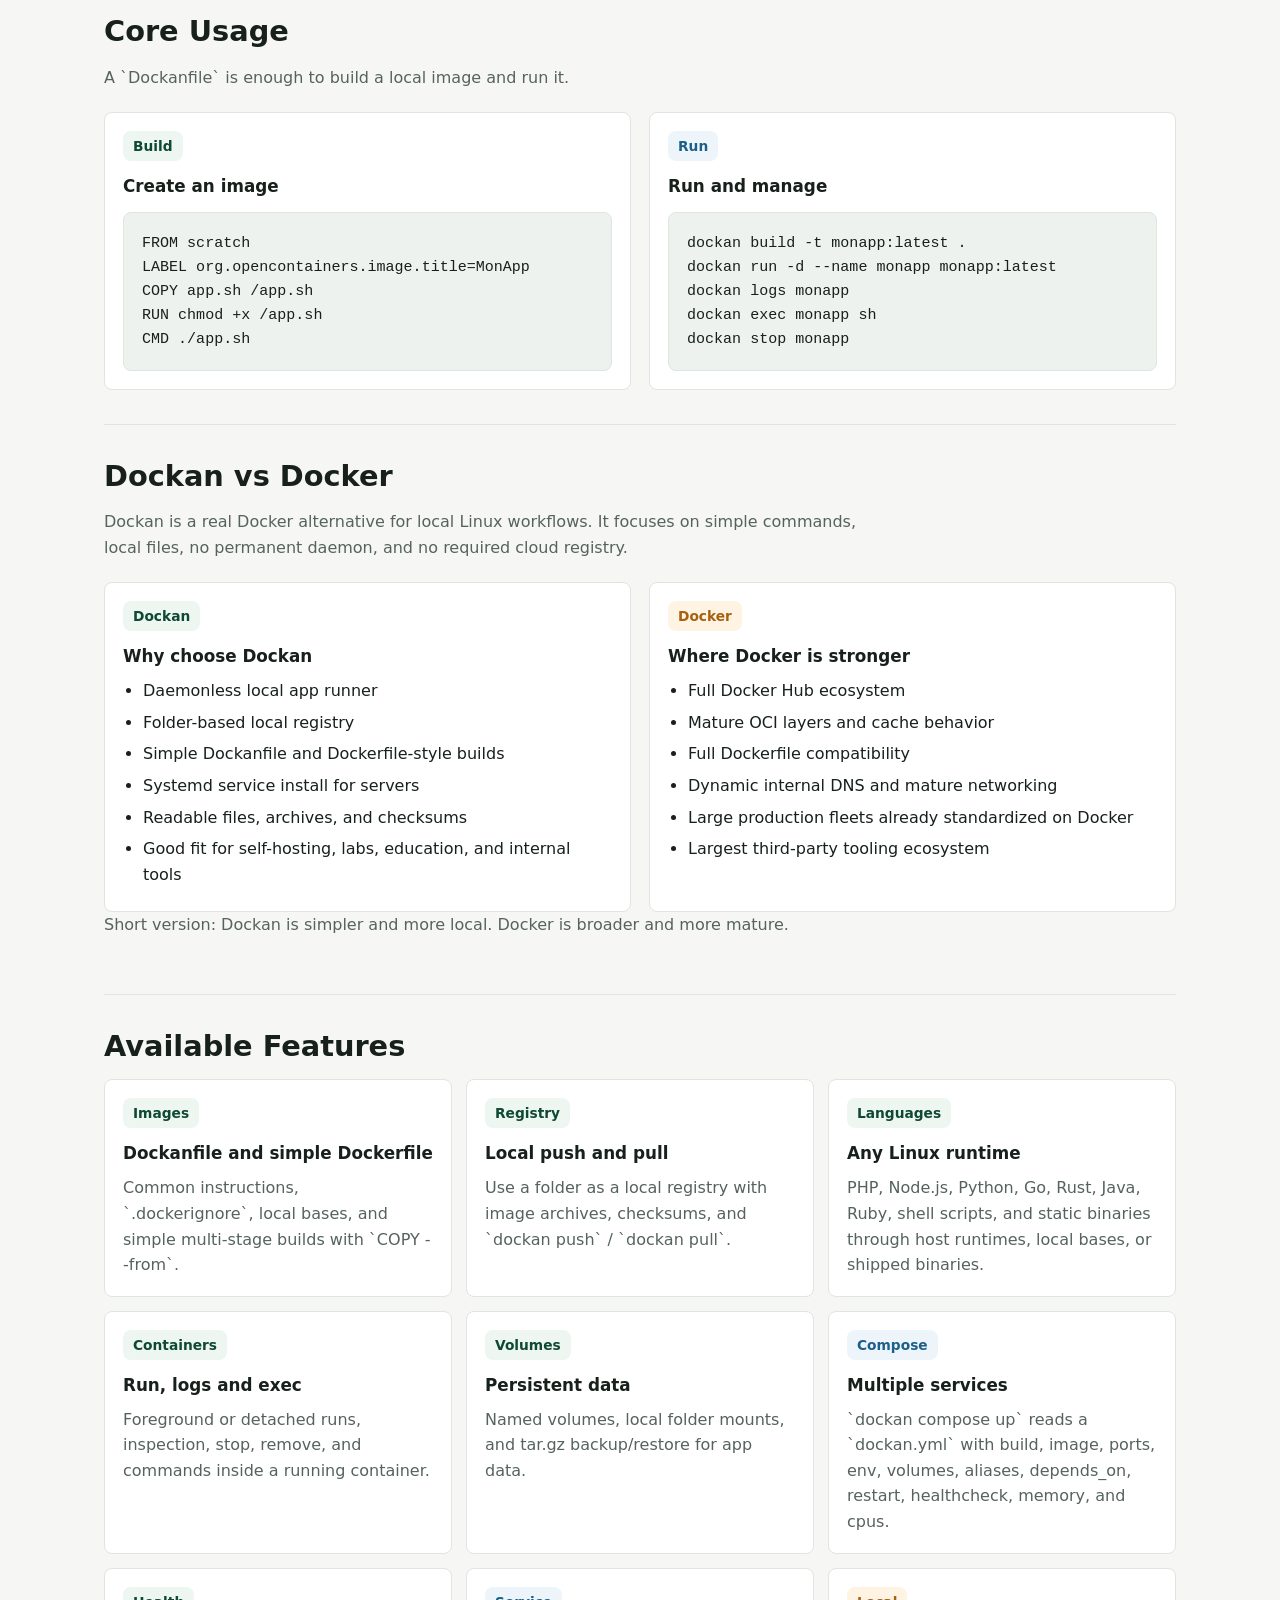
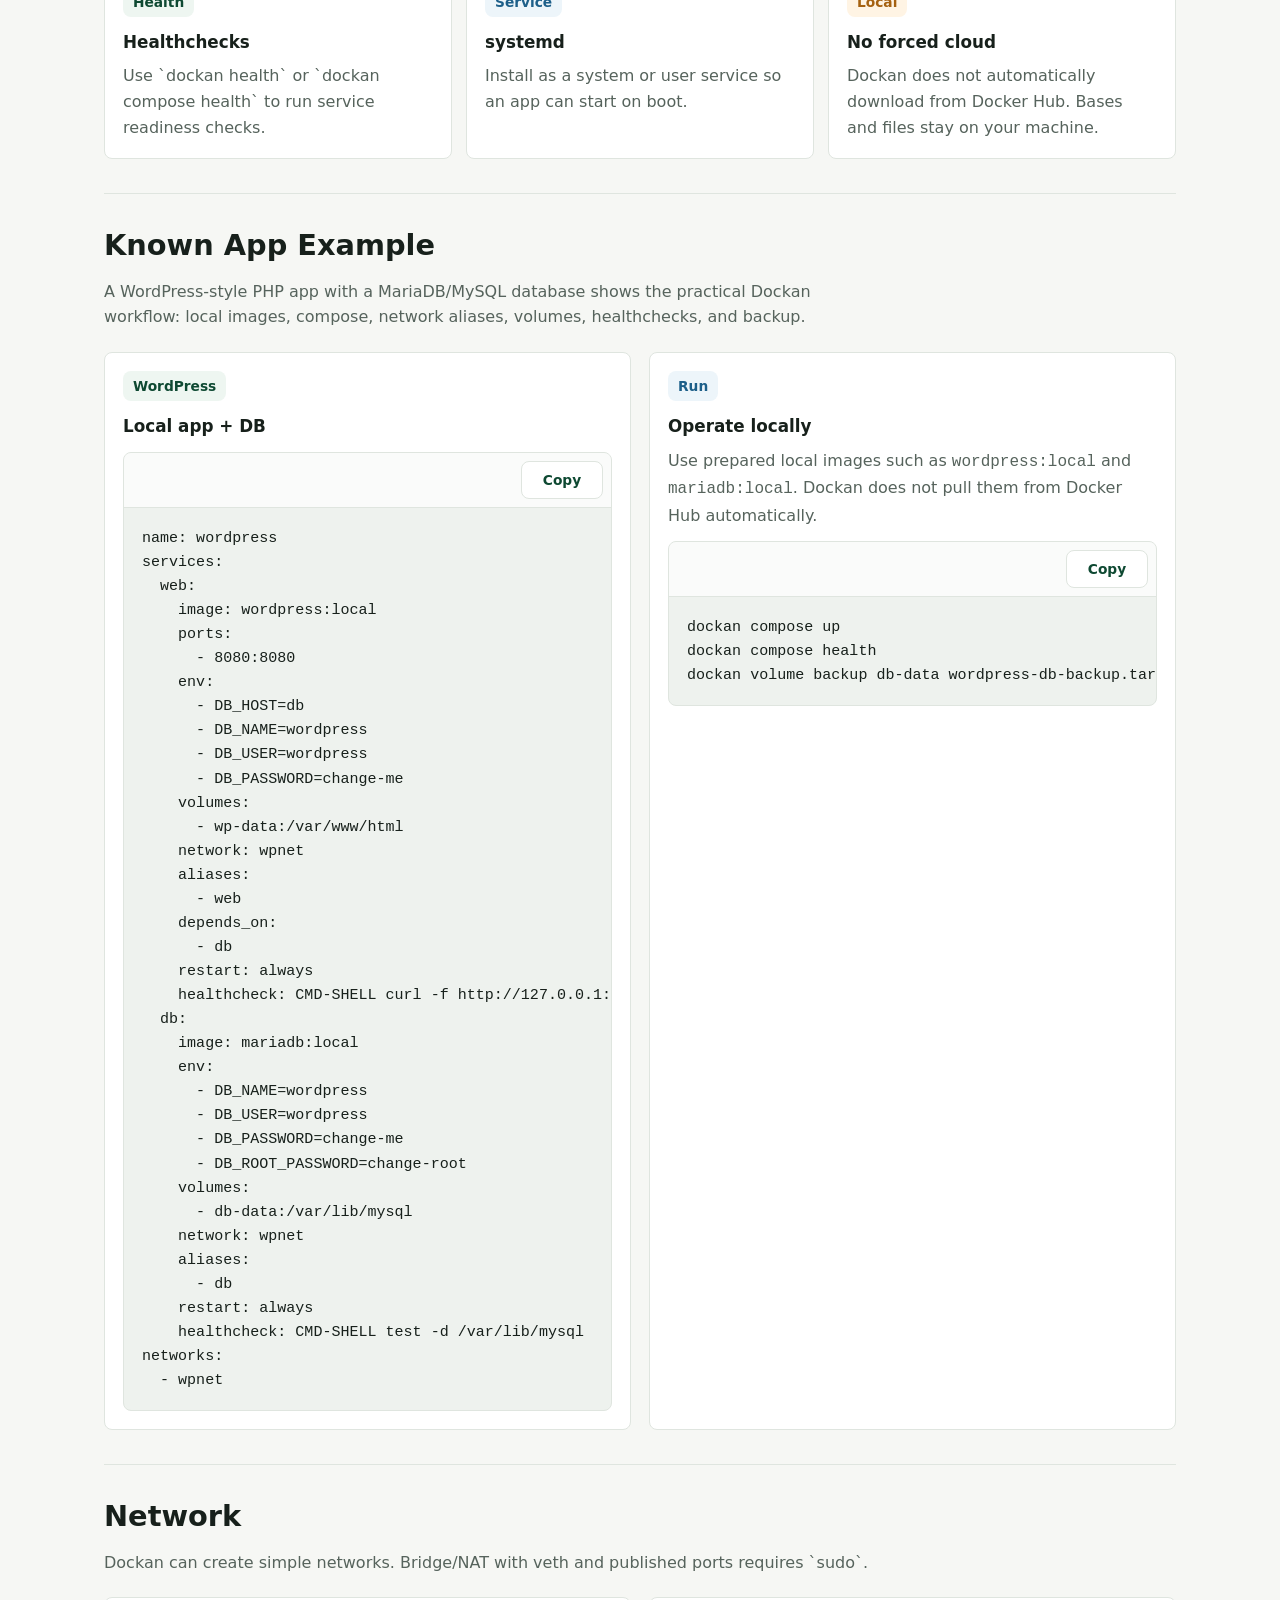
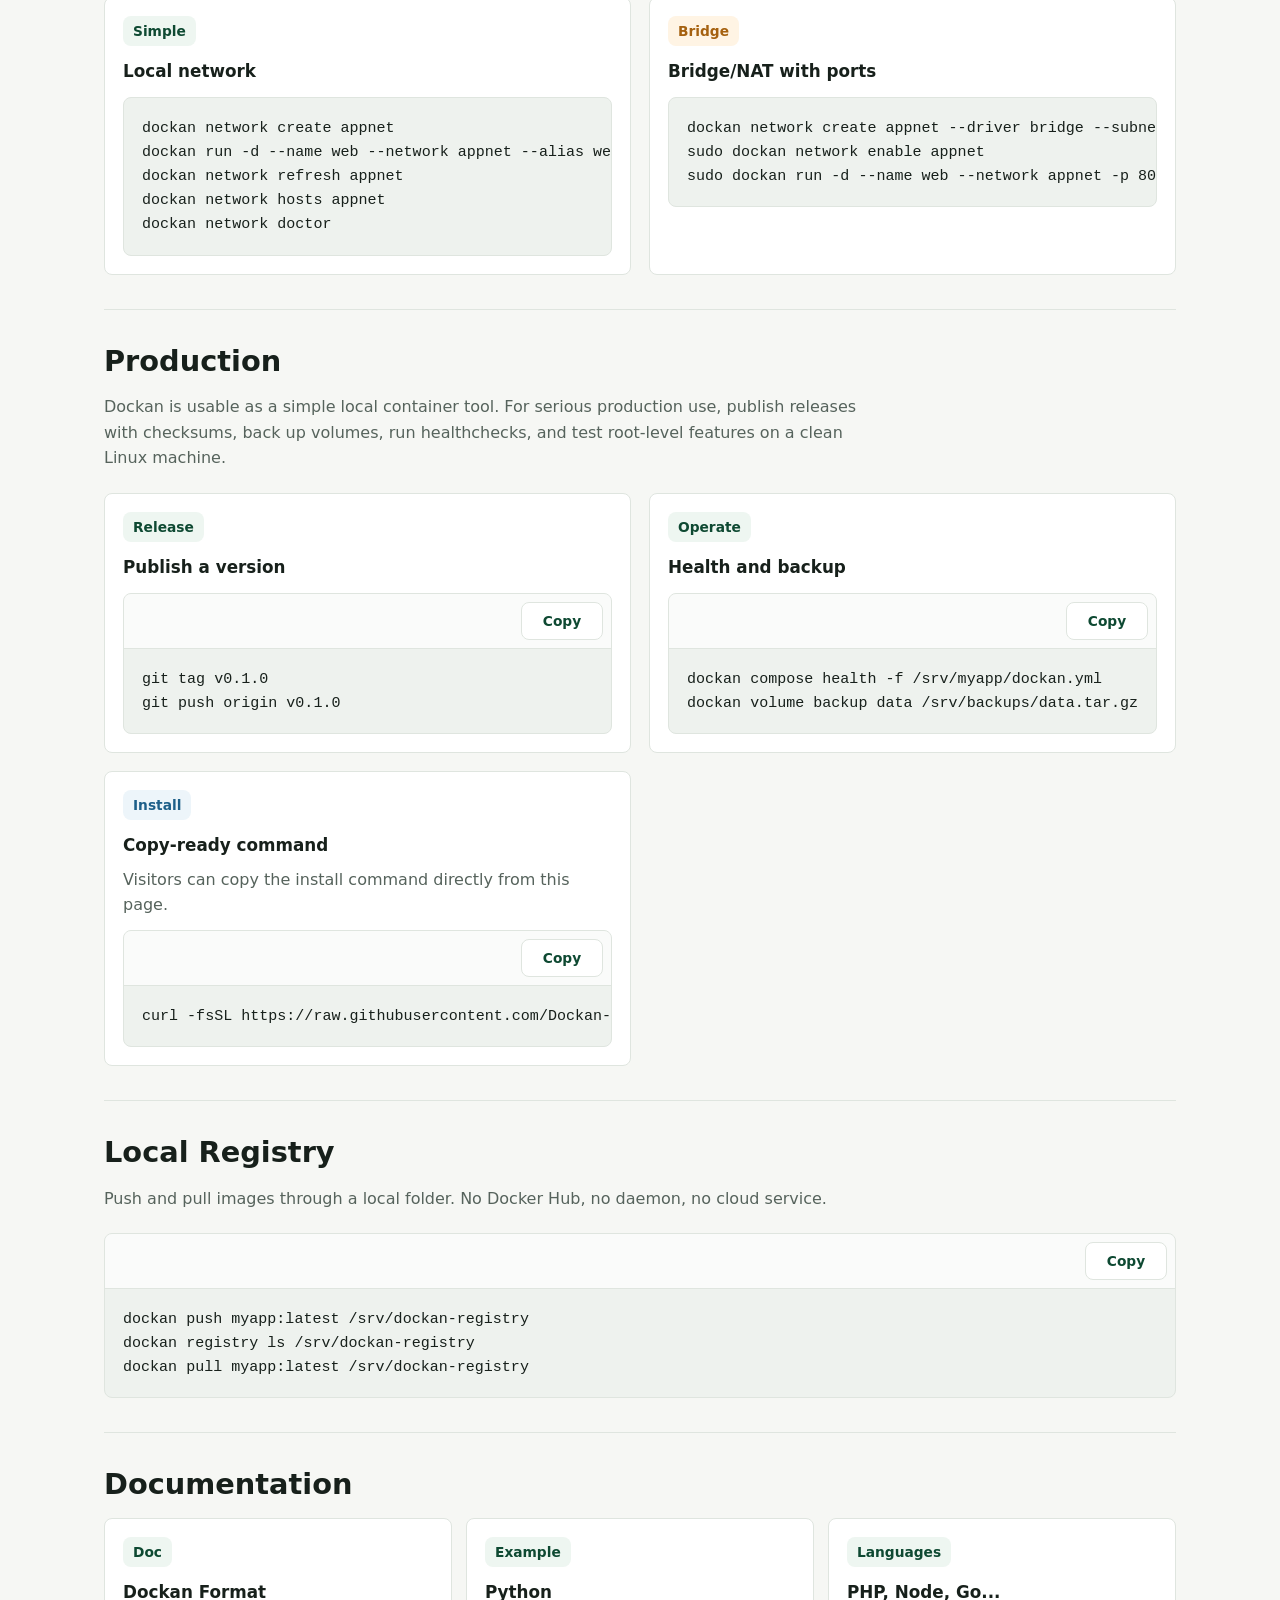
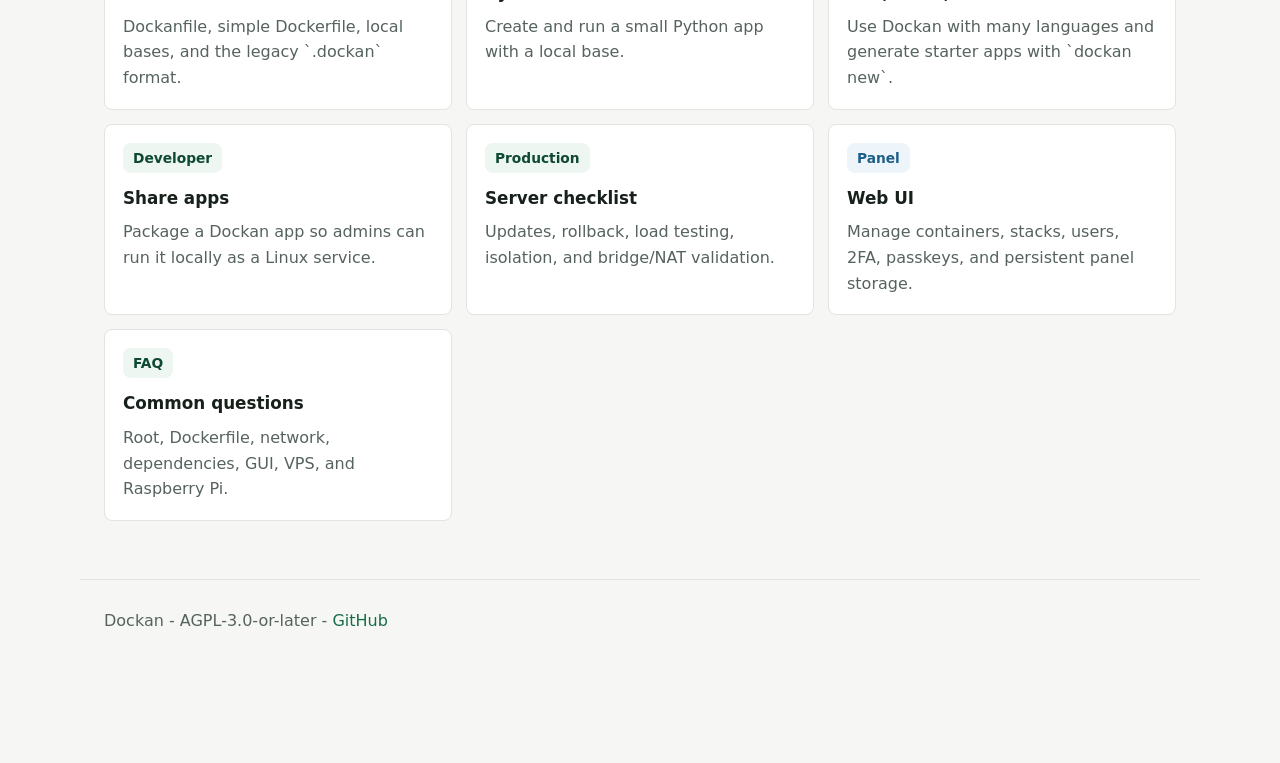
==== commit d78aa534: "Link Dockan Store from main docs" ====
--- a/docs/index.html
+++ b/docs/index.html
@@ -567,6 +567,7 @@
         <a href="#install">Install</a>
         <a href="#deps">Deps</a>
         <a href="#panel">Panel</a>
+        <a href="https://dockan-conteneurisation-libre.github.io/Dockan-store/" target="_blank" rel="noopener">Store</a>
         <a href="#usage">Usage</a>
         <a href="#compare">Vs Docker</a>
         <a href="./languages.html">Languages</a>
@@ -581,6 +582,7 @@
           <a href="#install">Install</a>
           <a href="#deps">Deps</a>
           <a href="#panel">Panel</a>
+          <a href="https://dockan-conteneurisation-libre.github.io/Dockan-store/" target="_blank" rel="noopener">Store</a>
           <a href="#usage">Usage</a>
           <a href="#compare">Vs Docker</a>
           <a href="./languages.html">Languages</a>
@@ -597,6 +599,7 @@
         <p>A local Docker alternative for Linux: daemonless, easy to install, built for running apps, keeping data local, and understanding what runs on the machine.</p>
         <div class="actions">
           <a class="button" href="#install">Install</a>
+          <a class="button secondary" href="https://dockan-conteneurisation-libre.github.io/Dockan-store/" target="_blank" rel="noopener">Open Store</a>
           <a class="button secondary" href="https://github.com/Dockan-Conteneurisation-libre/Dockan" target="_blank" rel="noopener">GitHub</a>
         </div>
       </div>
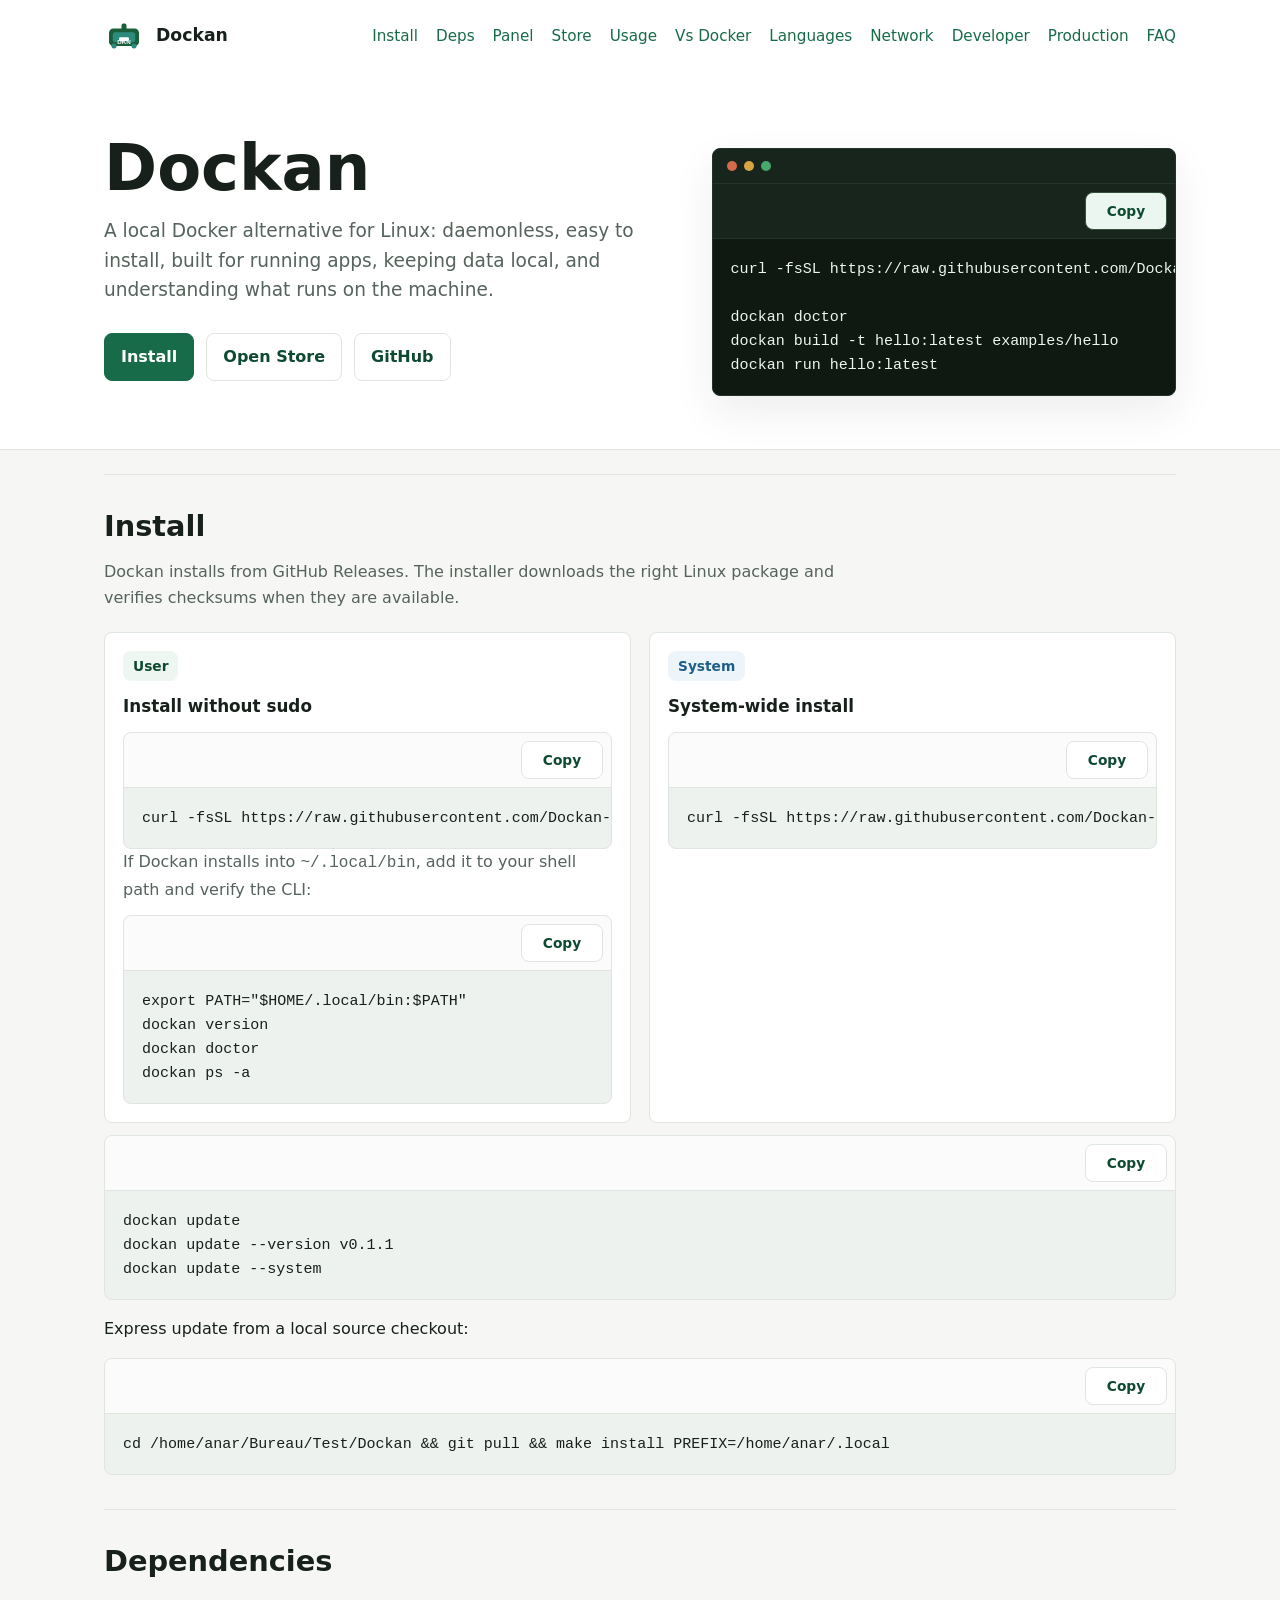
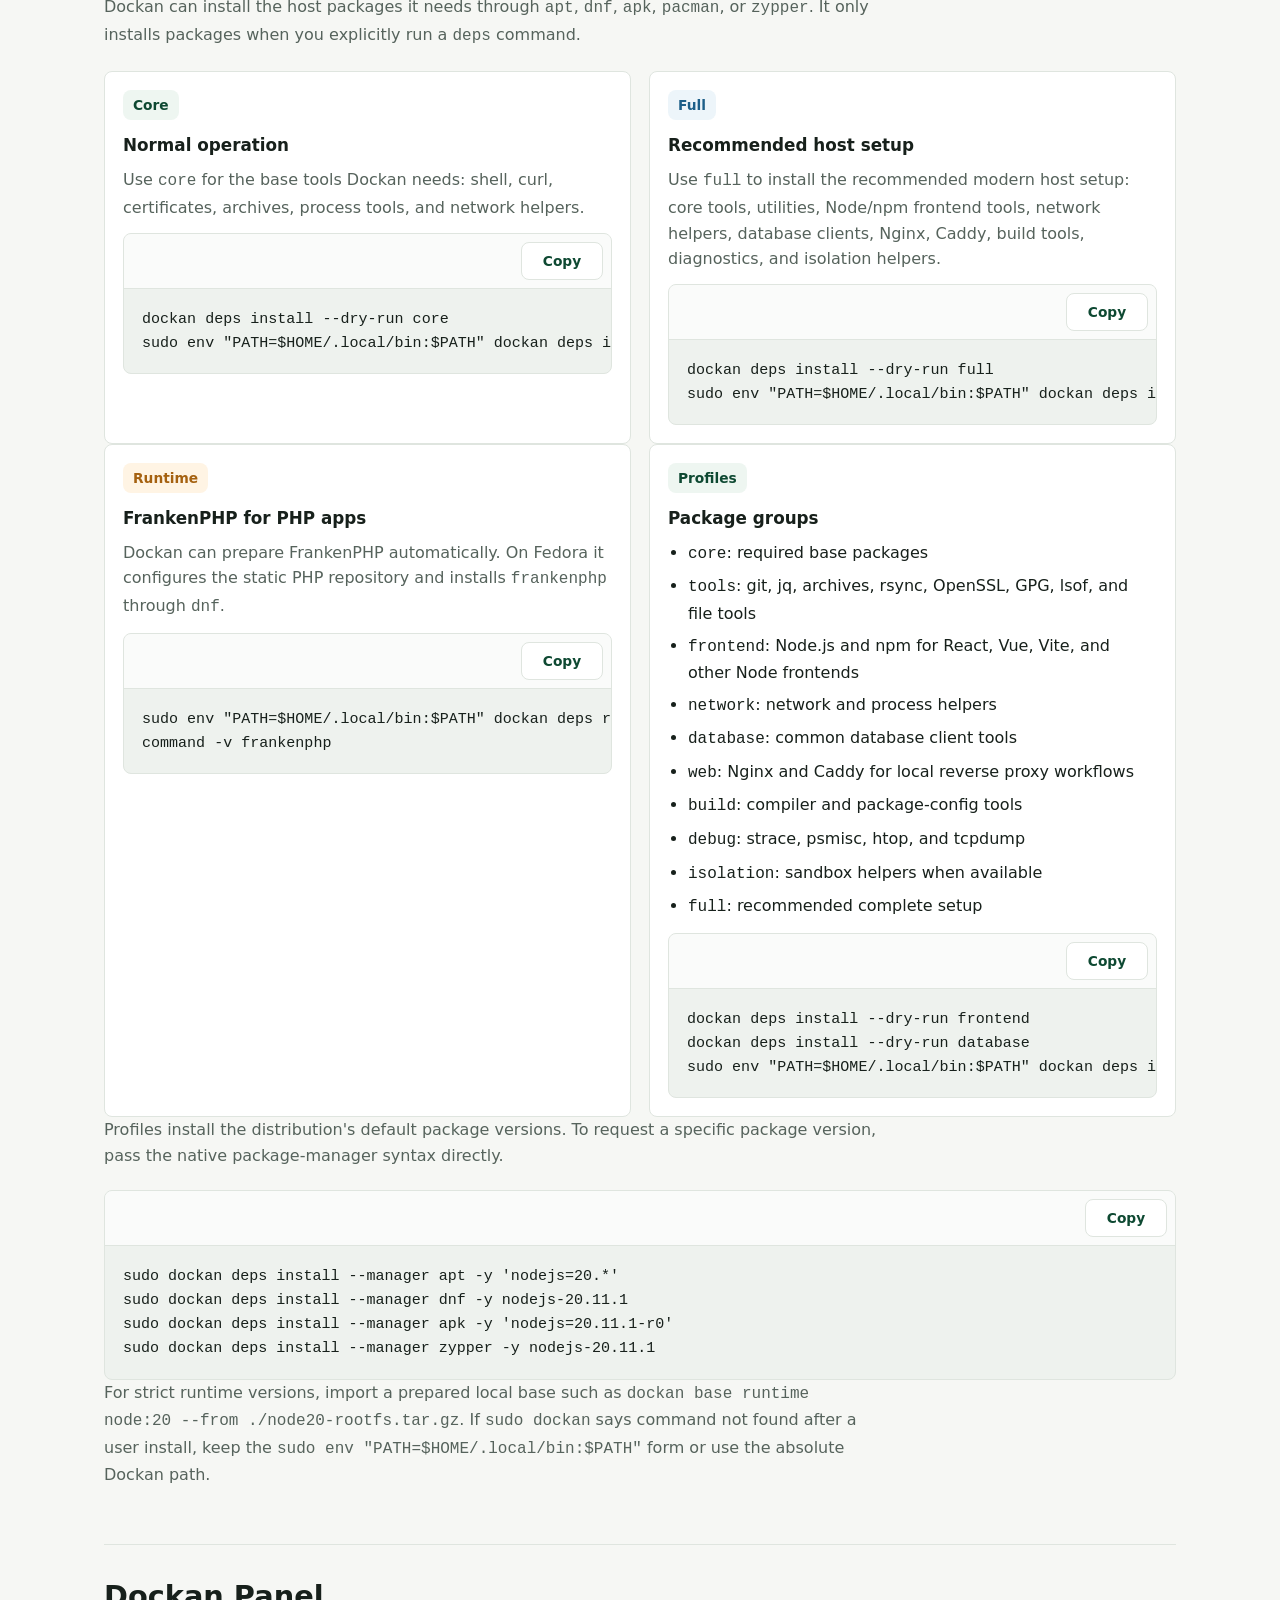
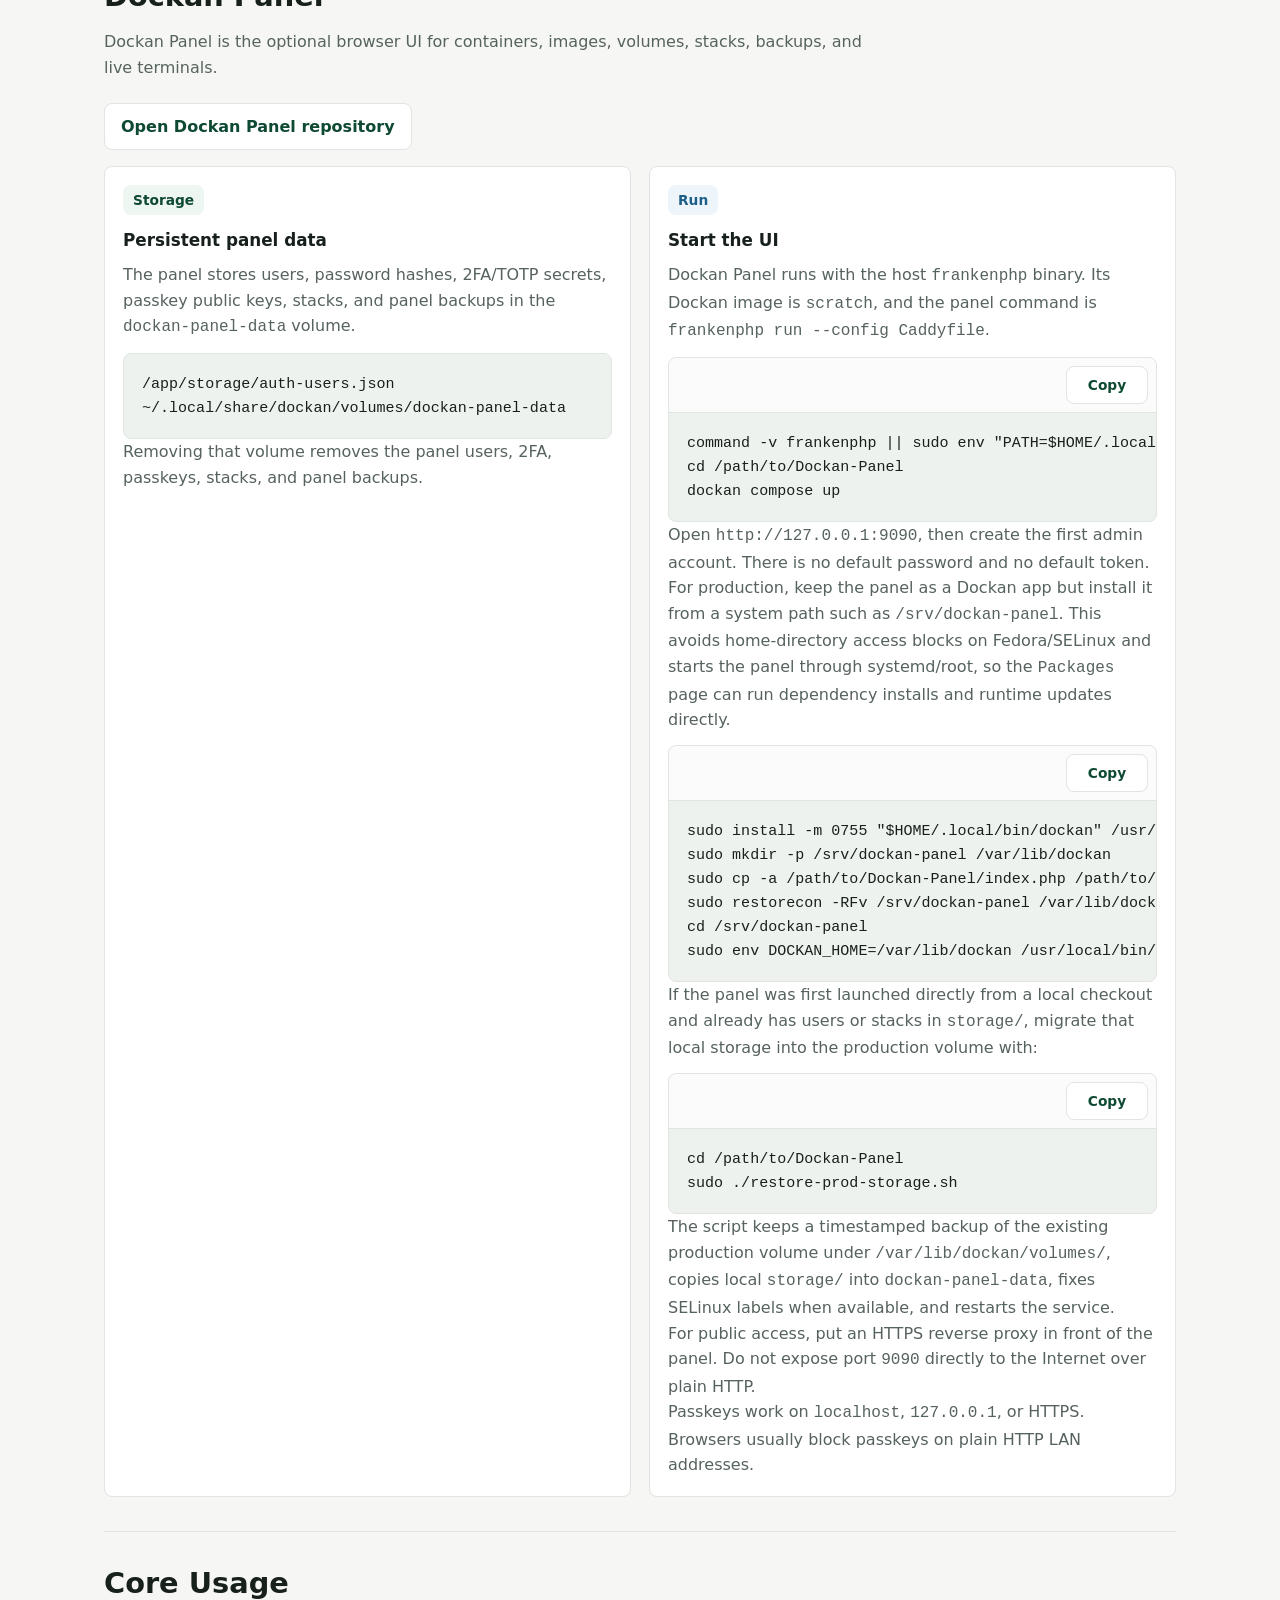
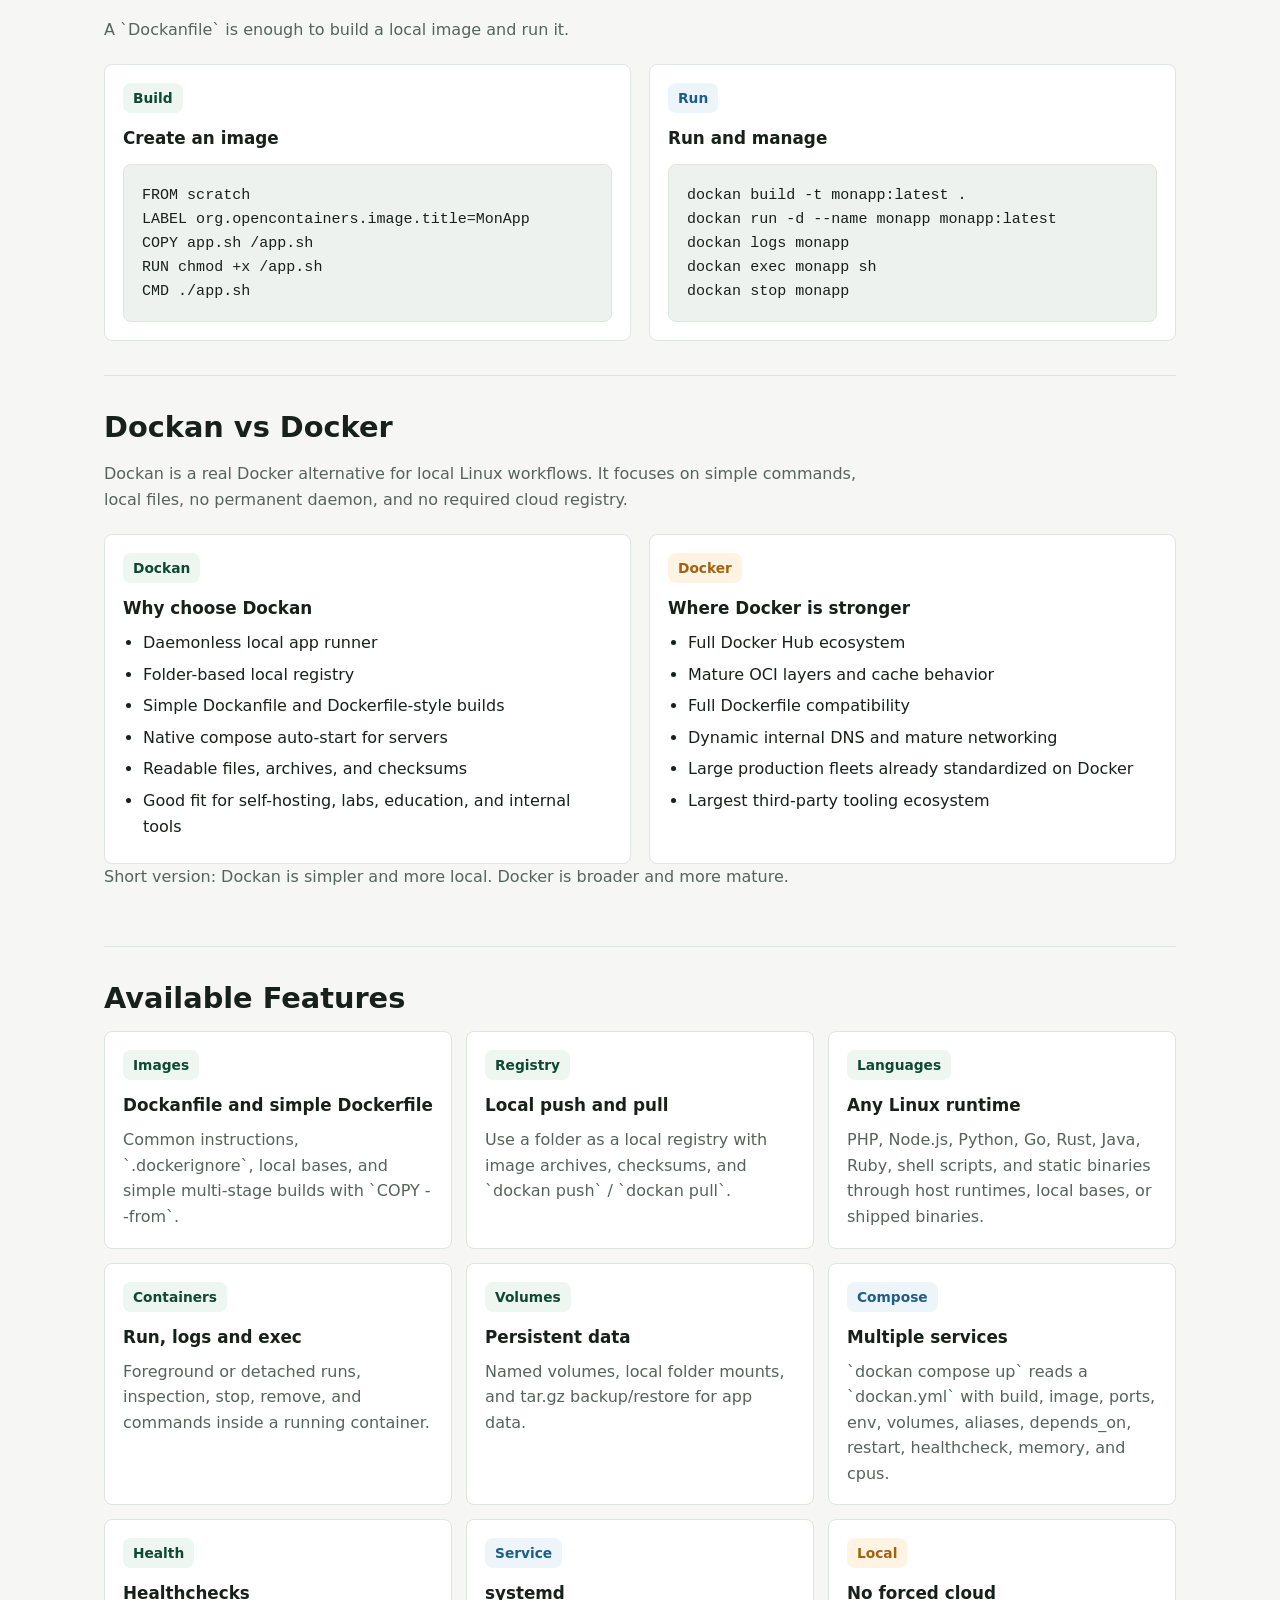
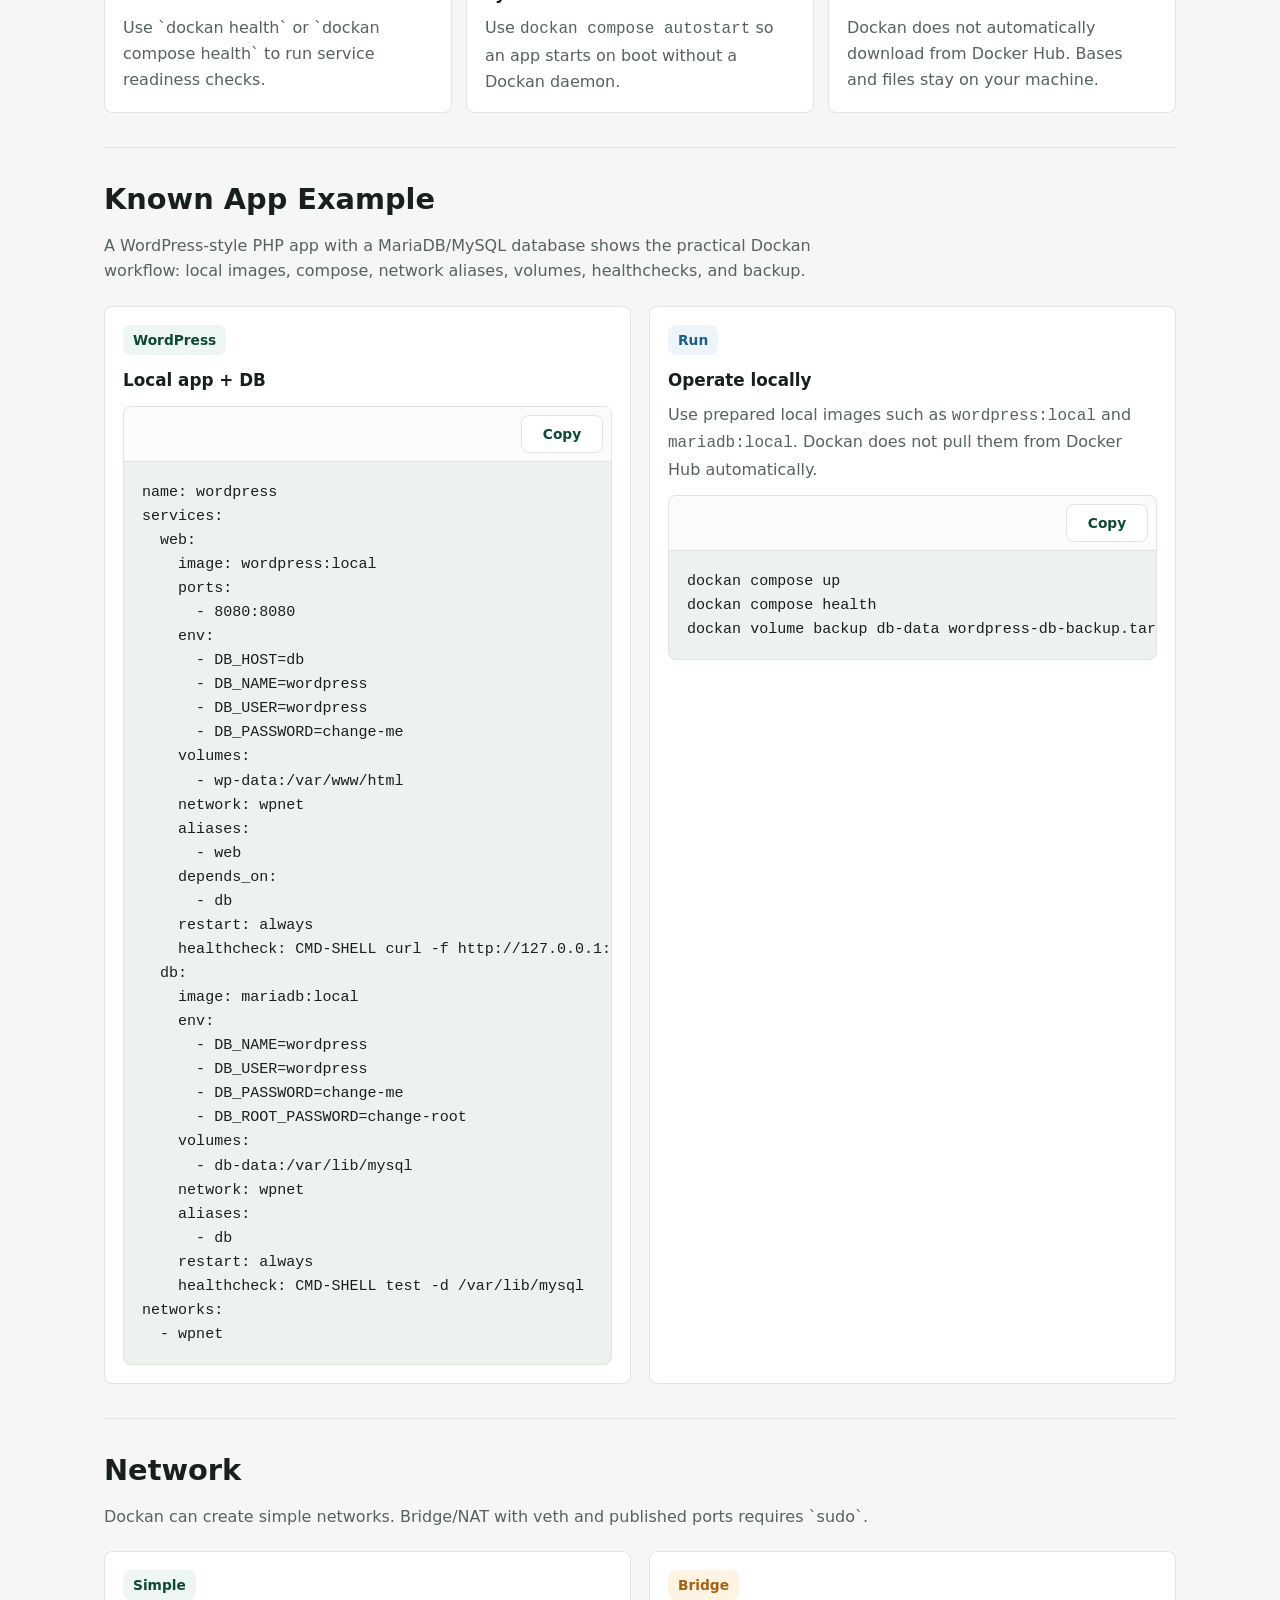
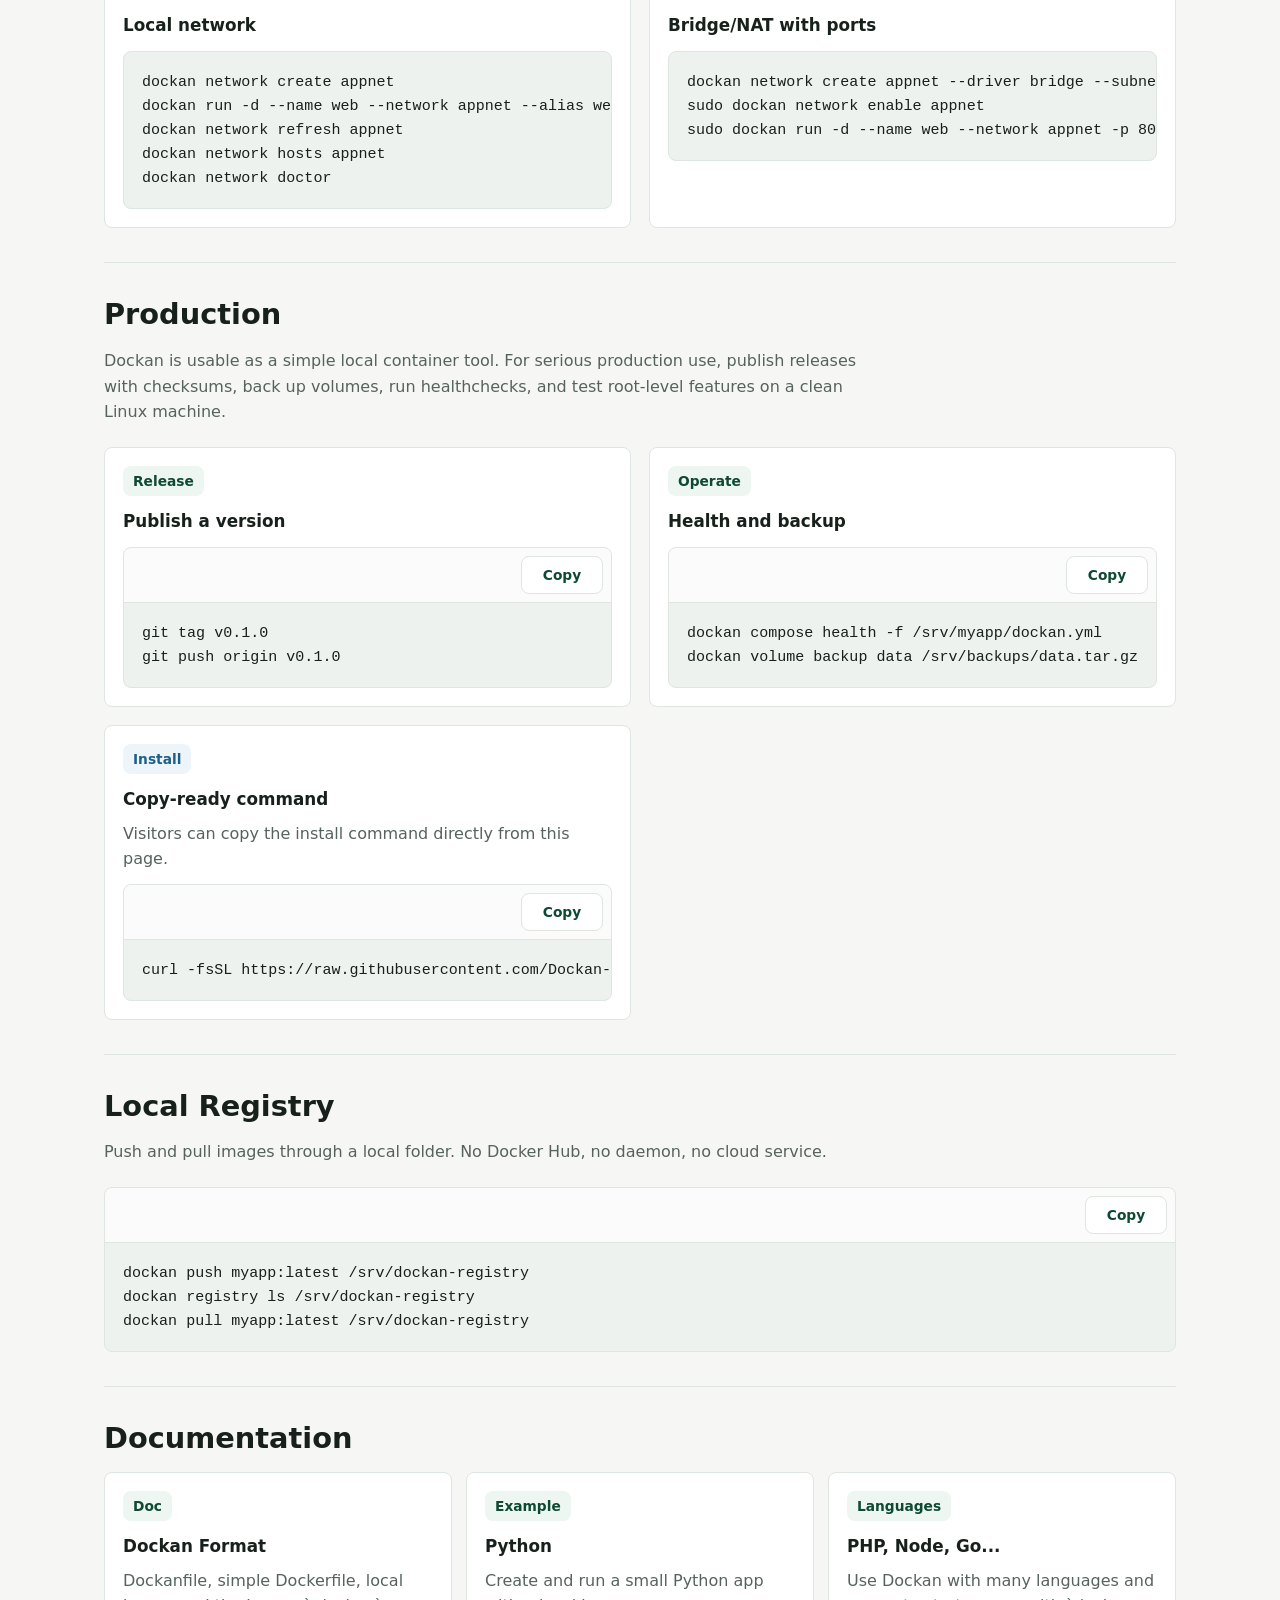
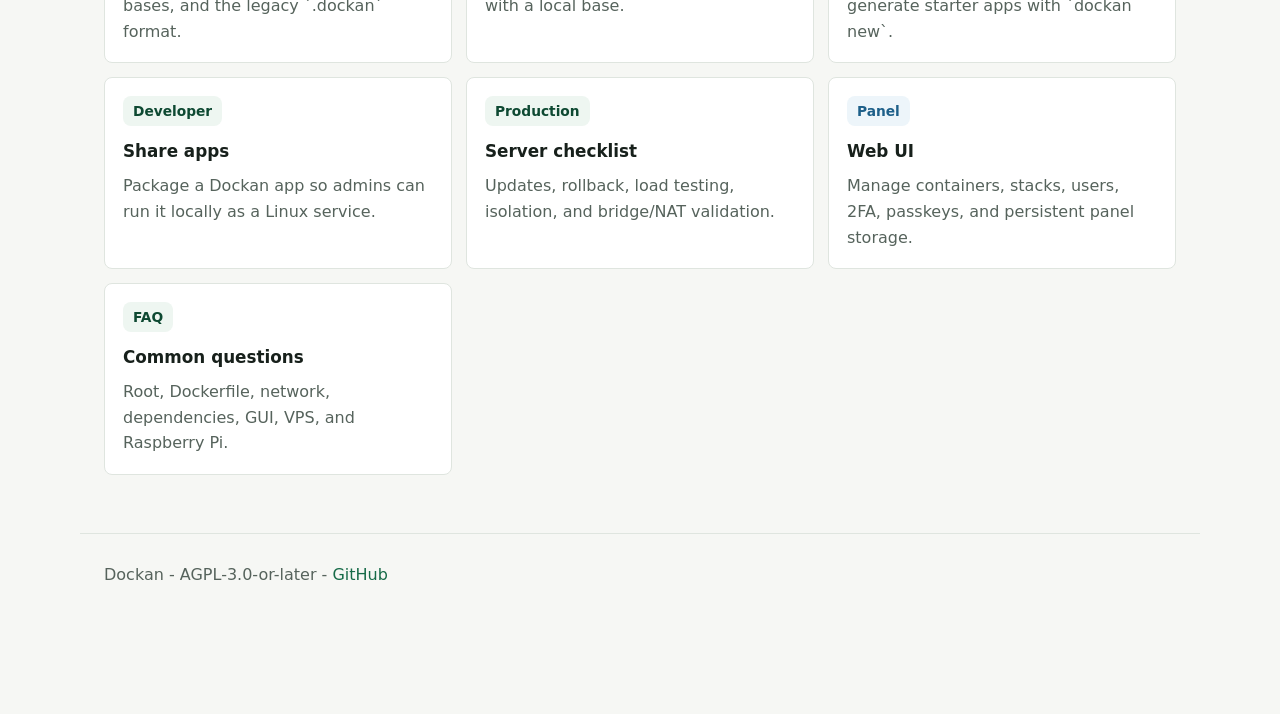
==== commit a59c2a7b: "Document native compose autostart" ====
--- a/docs/index.html
+++ b/docs/index.html
@@ -792,16 +792,14 @@
           <p>For production, keep the panel as a Dockan app but install it from a system path such as <code>/srv/dockan-panel</code>. This avoids home-directory access blocks on Fedora/SELinux and starts the panel through systemd/root, so the <code>Packages</code> page can run dependency installs and runtime updates directly.</p>
           <div class="code-block">
             <div class="code-actions">
-              <button class="copy-button" type="button" data-copy='sudo install -m 0755 "$HOME/.local/bin/dockan" /usr/local/bin/dockan&#10;sudo mkdir -p /srv/dockan-panel /var/lib/dockan&#10;sudo cp -a /path/to/Dockan-Panel/index.php /path/to/Dockan-Panel/README.md /path/to/Dockan-Panel/dockan-logo.svg /path/to/Dockan-Panel/Caddyfile /path/to/Dockan-Panel/Dockanfile /path/to/Dockan-Panel/dockan.yml /path/to/Dockan-Panel/restore-prod-storage.sh /srv/dockan-panel/&#10;sudo restorecon -RFv /srv/dockan-panel /var/lib/dockan /usr/local/bin/dockan 2>/dev/null || true&#10;cd /srv/dockan-panel&#10;sudo env DOCKAN_HOME=/var/lib/dockan /usr/local/bin/dockan service install -f dockan.yml --name dockan-panel&#10;sudo systemctl daemon-reload&#10;sudo systemctl enable --now dockan-dockan-panel.service'>Copy</button>
+              <button class="copy-button" type="button" data-copy='sudo install -m 0755 "$HOME/.local/bin/dockan" /usr/local/bin/dockan&#10;sudo mkdir -p /srv/dockan-panel /var/lib/dockan&#10;sudo cp -a /path/to/Dockan-Panel/index.php /path/to/Dockan-Panel/README.md /path/to/Dockan-Panel/dockan-logo.svg /path/to/Dockan-Panel/Caddyfile /path/to/Dockan-Panel/Dockanfile /path/to/Dockan-Panel/dockan.yml /path/to/Dockan-Panel/restore-prod-storage.sh /srv/dockan-panel/&#10;sudo restorecon -RFv /srv/dockan-panel /var/lib/dockan /usr/local/bin/dockan 2>/dev/null || true&#10;cd /srv/dockan-panel&#10;sudo env DOCKAN_HOME=/var/lib/dockan /usr/local/bin/dockan compose autostart -f dockan.yml --name dockan-panel'>Copy</button>
             </div>
             <pre><code>sudo install -m 0755 "$HOME/.local/bin/dockan" /usr/local/bin/dockan
 sudo mkdir -p /srv/dockan-panel /var/lib/dockan
 sudo cp -a /path/to/Dockan-Panel/index.php /path/to/Dockan-Panel/README.md /path/to/Dockan-Panel/dockan-logo.svg /path/to/Dockan-Panel/Caddyfile /path/to/Dockan-Panel/Dockanfile /path/to/Dockan-Panel/dockan.yml /path/to/Dockan-Panel/restore-prod-storage.sh /srv/dockan-panel/
 sudo restorecon -RFv /srv/dockan-panel /var/lib/dockan /usr/local/bin/dockan 2&gt;/dev/null || true
 cd /srv/dockan-panel
-sudo env DOCKAN_HOME=/var/lib/dockan /usr/local/bin/dockan service install -f dockan.yml --name dockan-panel
-sudo systemctl daemon-reload
-sudo systemctl enable --now dockan-dockan-panel.service</code></pre>
+sudo env DOCKAN_HOME=/var/lib/dockan /usr/local/bin/dockan compose autostart -f dockan.yml --name dockan-panel</code></pre>
           </div>
           <p>If the panel was first launched directly from a local checkout and already has users or stacks in <code>storage/</code>, migrate that local storage into the production volume with:</p>
           <div class="code-block">
@@ -858,7 +856,7 @@
             <li>Daemonless local app runner</li>
             <li>Folder-based local registry</li>
             <li>Simple Dockanfile and Dockerfile-style builds</li>
-            <li>Systemd service install for servers</li>
+            <li>Native compose auto-start for servers</li>
             <li>Readable files, archives, and checksums</li>
             <li>Good fit for self-hosting, labs, education, and internal tools</li>
           </ul>
@@ -920,7 +918,7 @@
         <article class="card">
           <span class="badge blue">Service</span>
           <h3>systemd</h3>
-          <p>Install as a system or user service so an app can start on boot.</p>
+          <p>Use <code>dockan compose autostart</code> so an app starts on boot without a Dockan daemon.</p>
         </article>
         <article class="card">
           <span class="badge amber">Local</span>
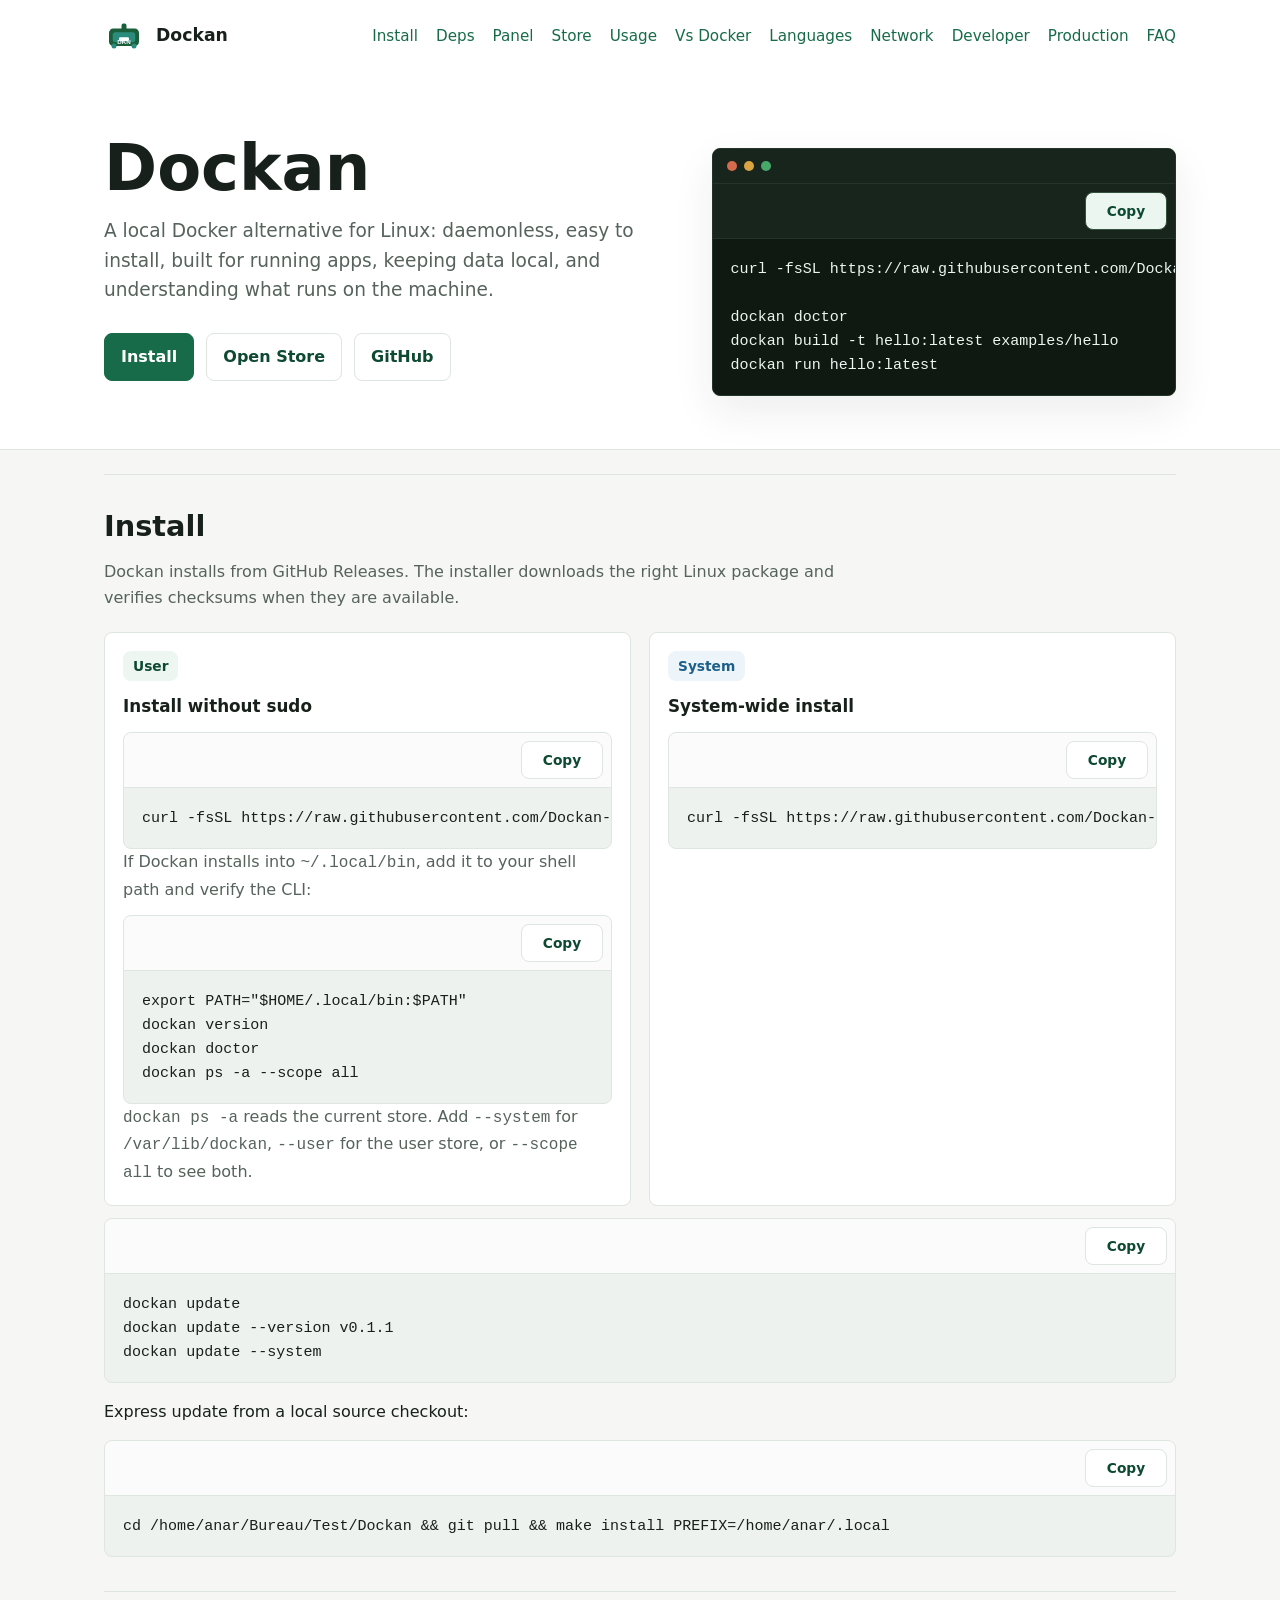
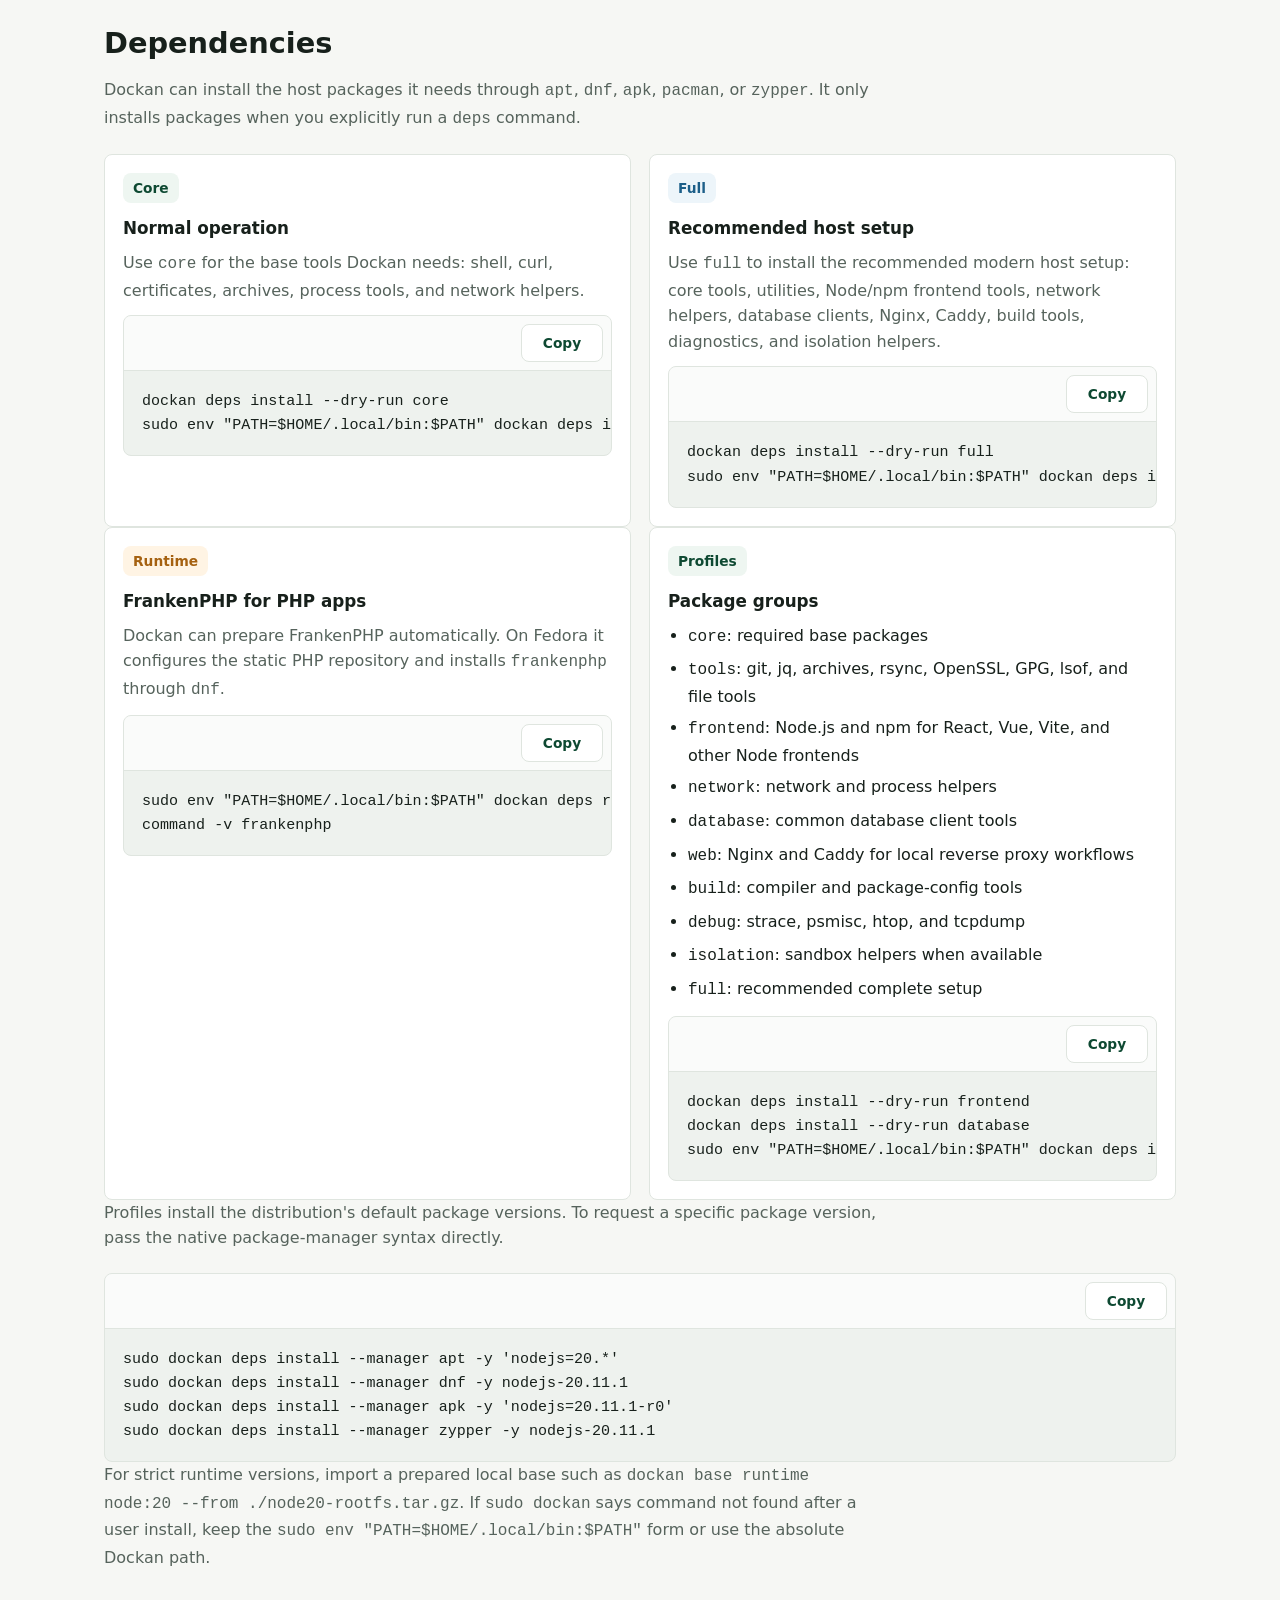
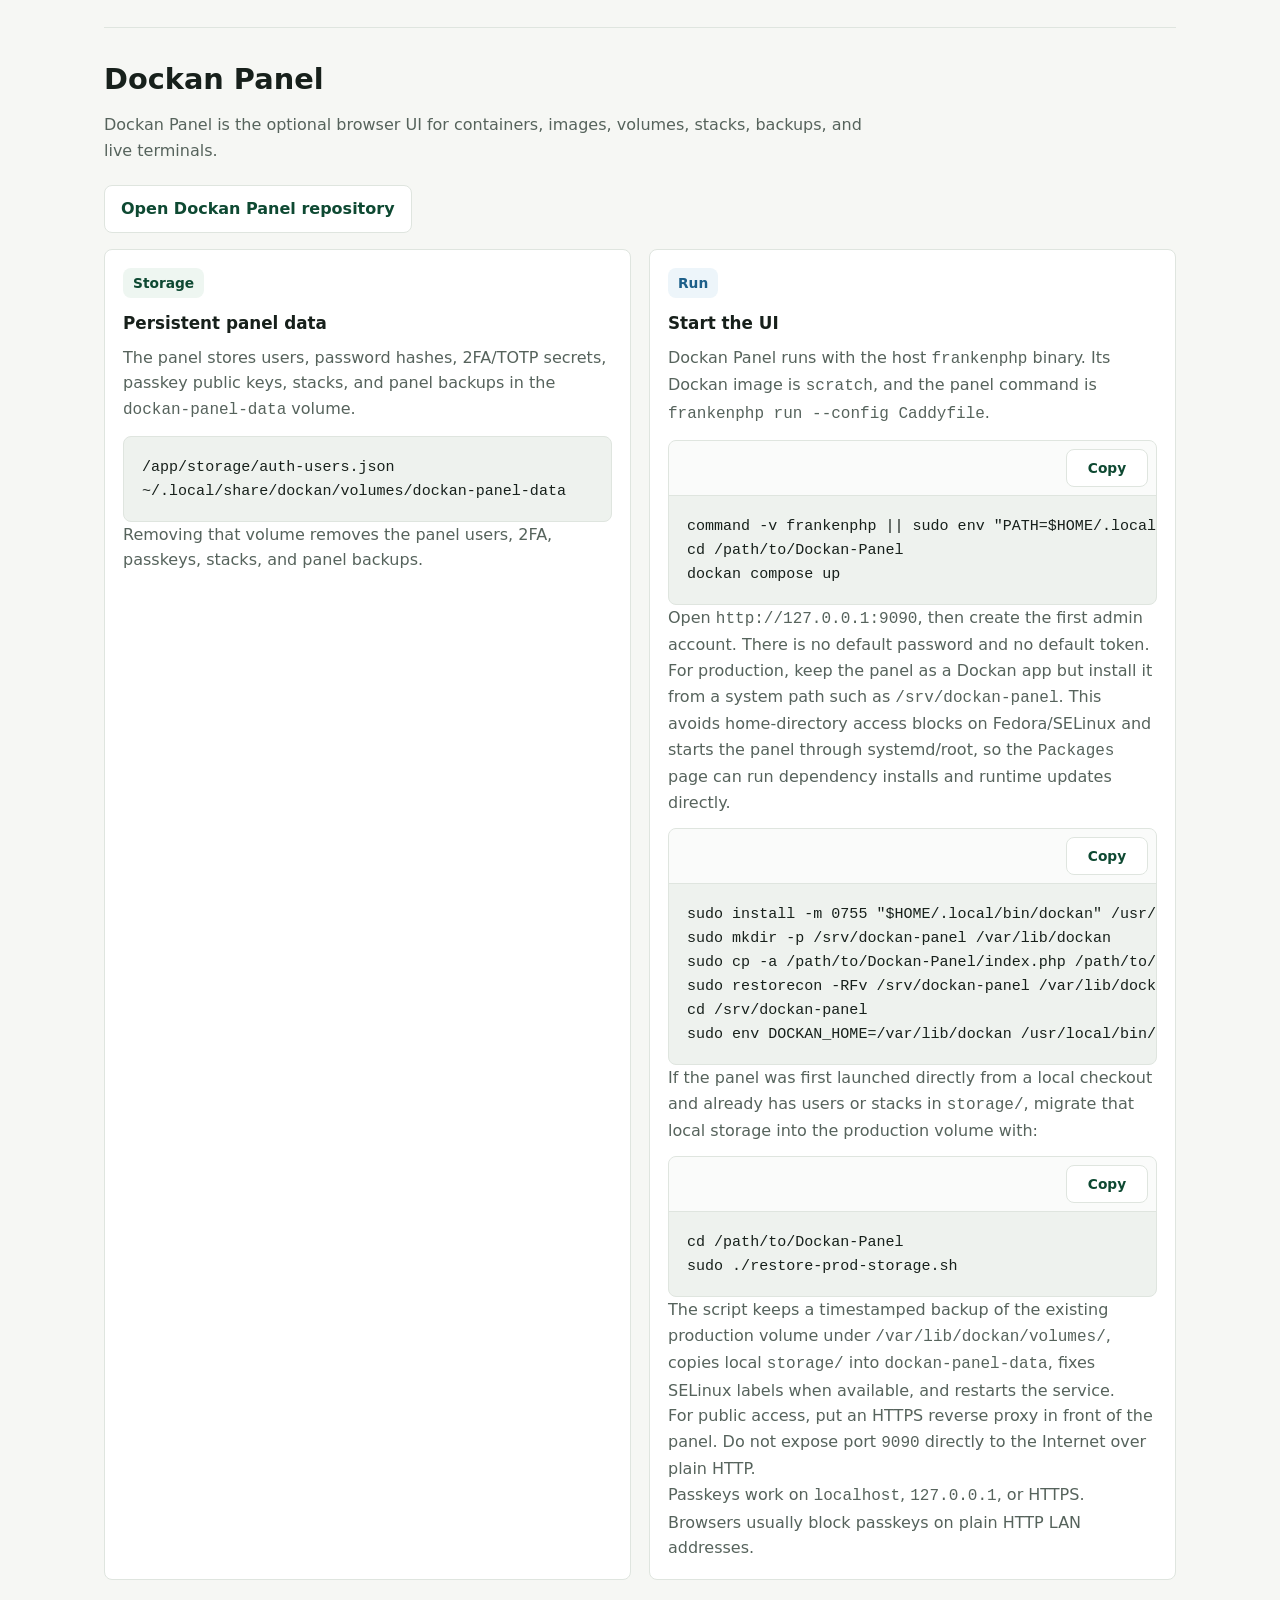
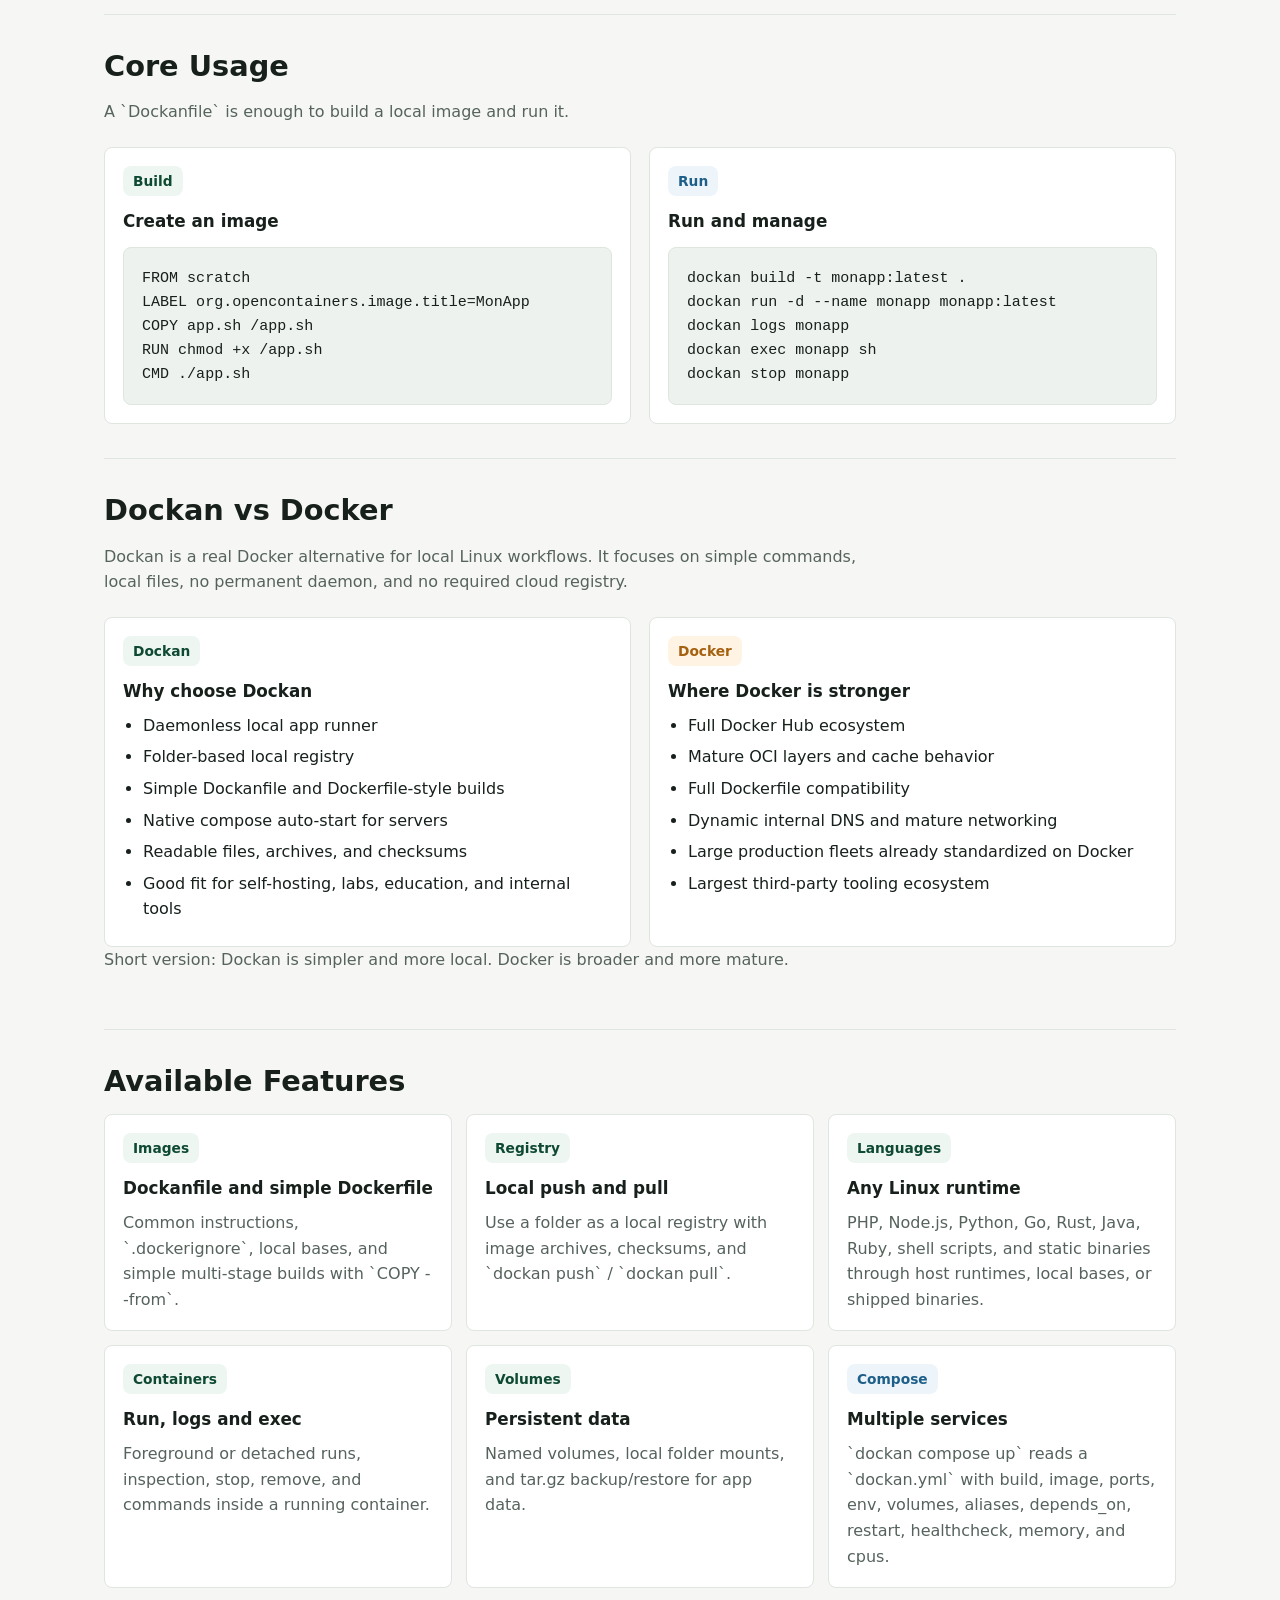
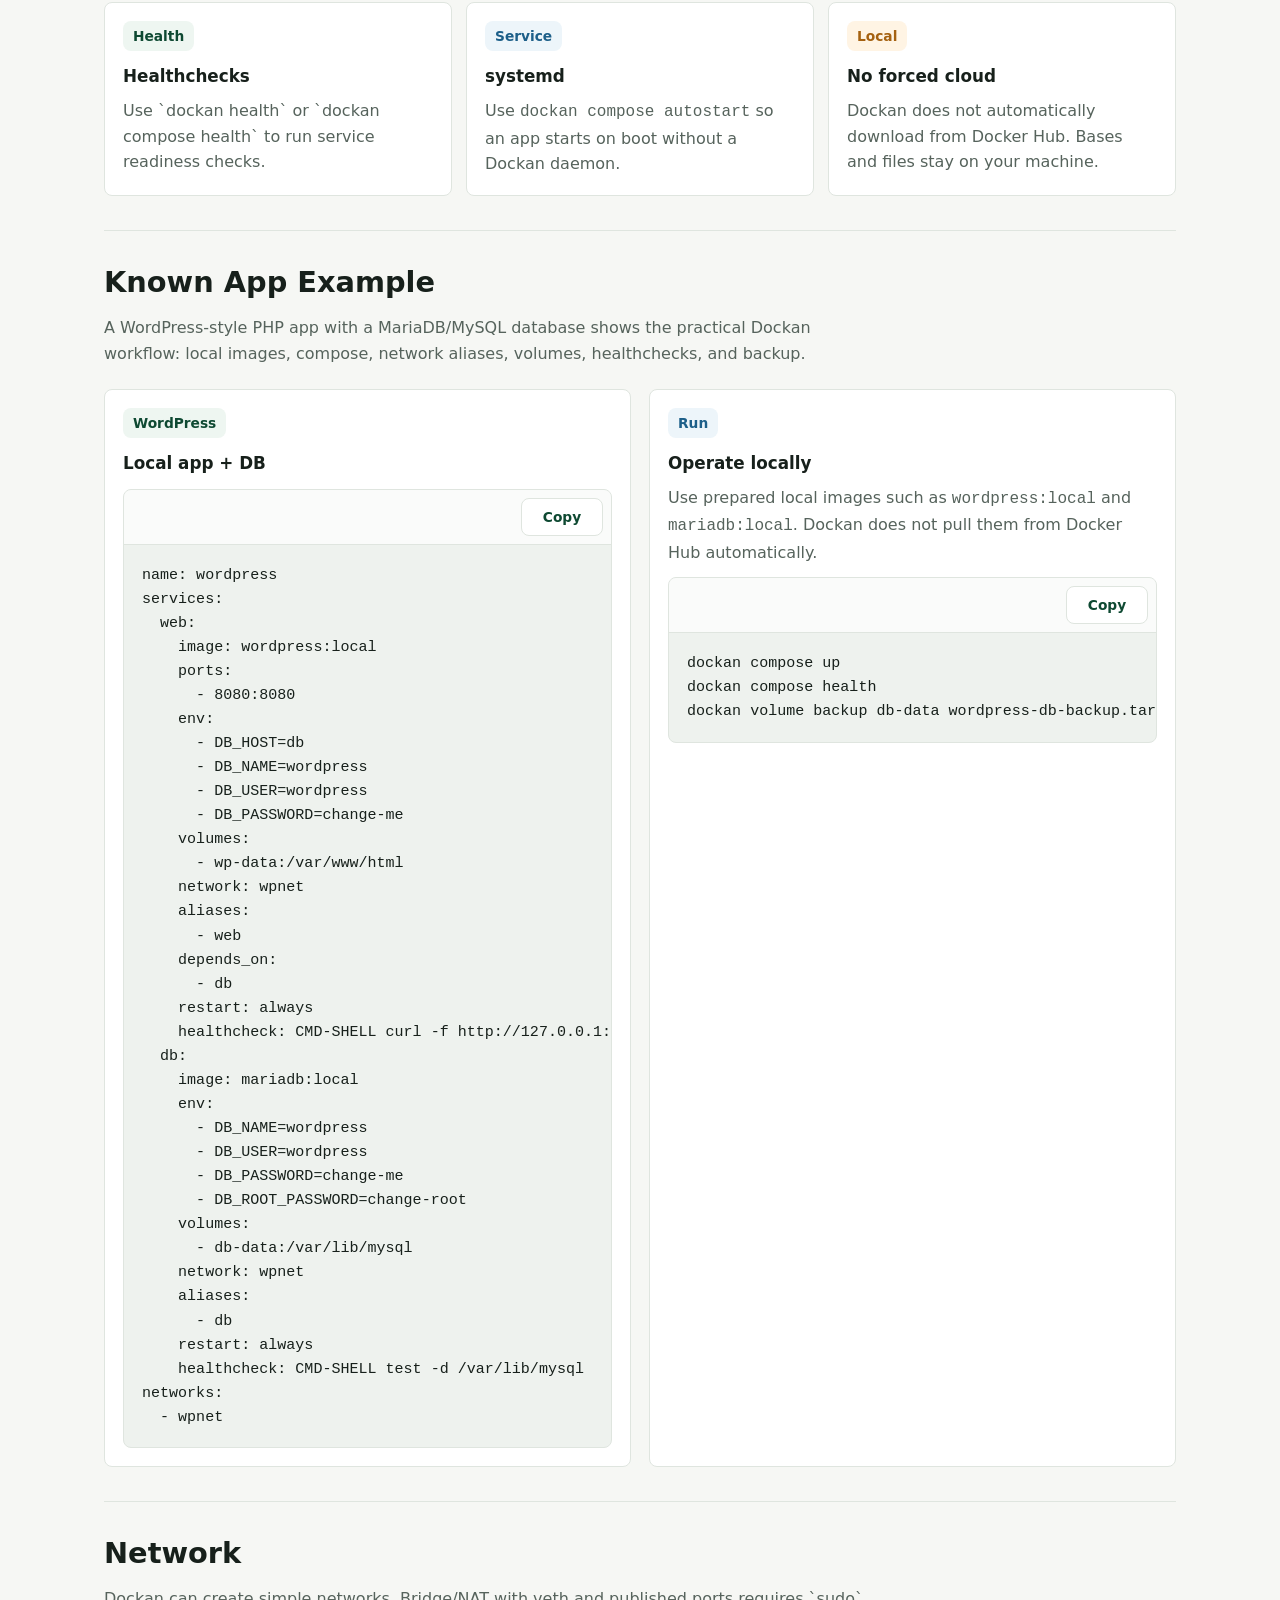
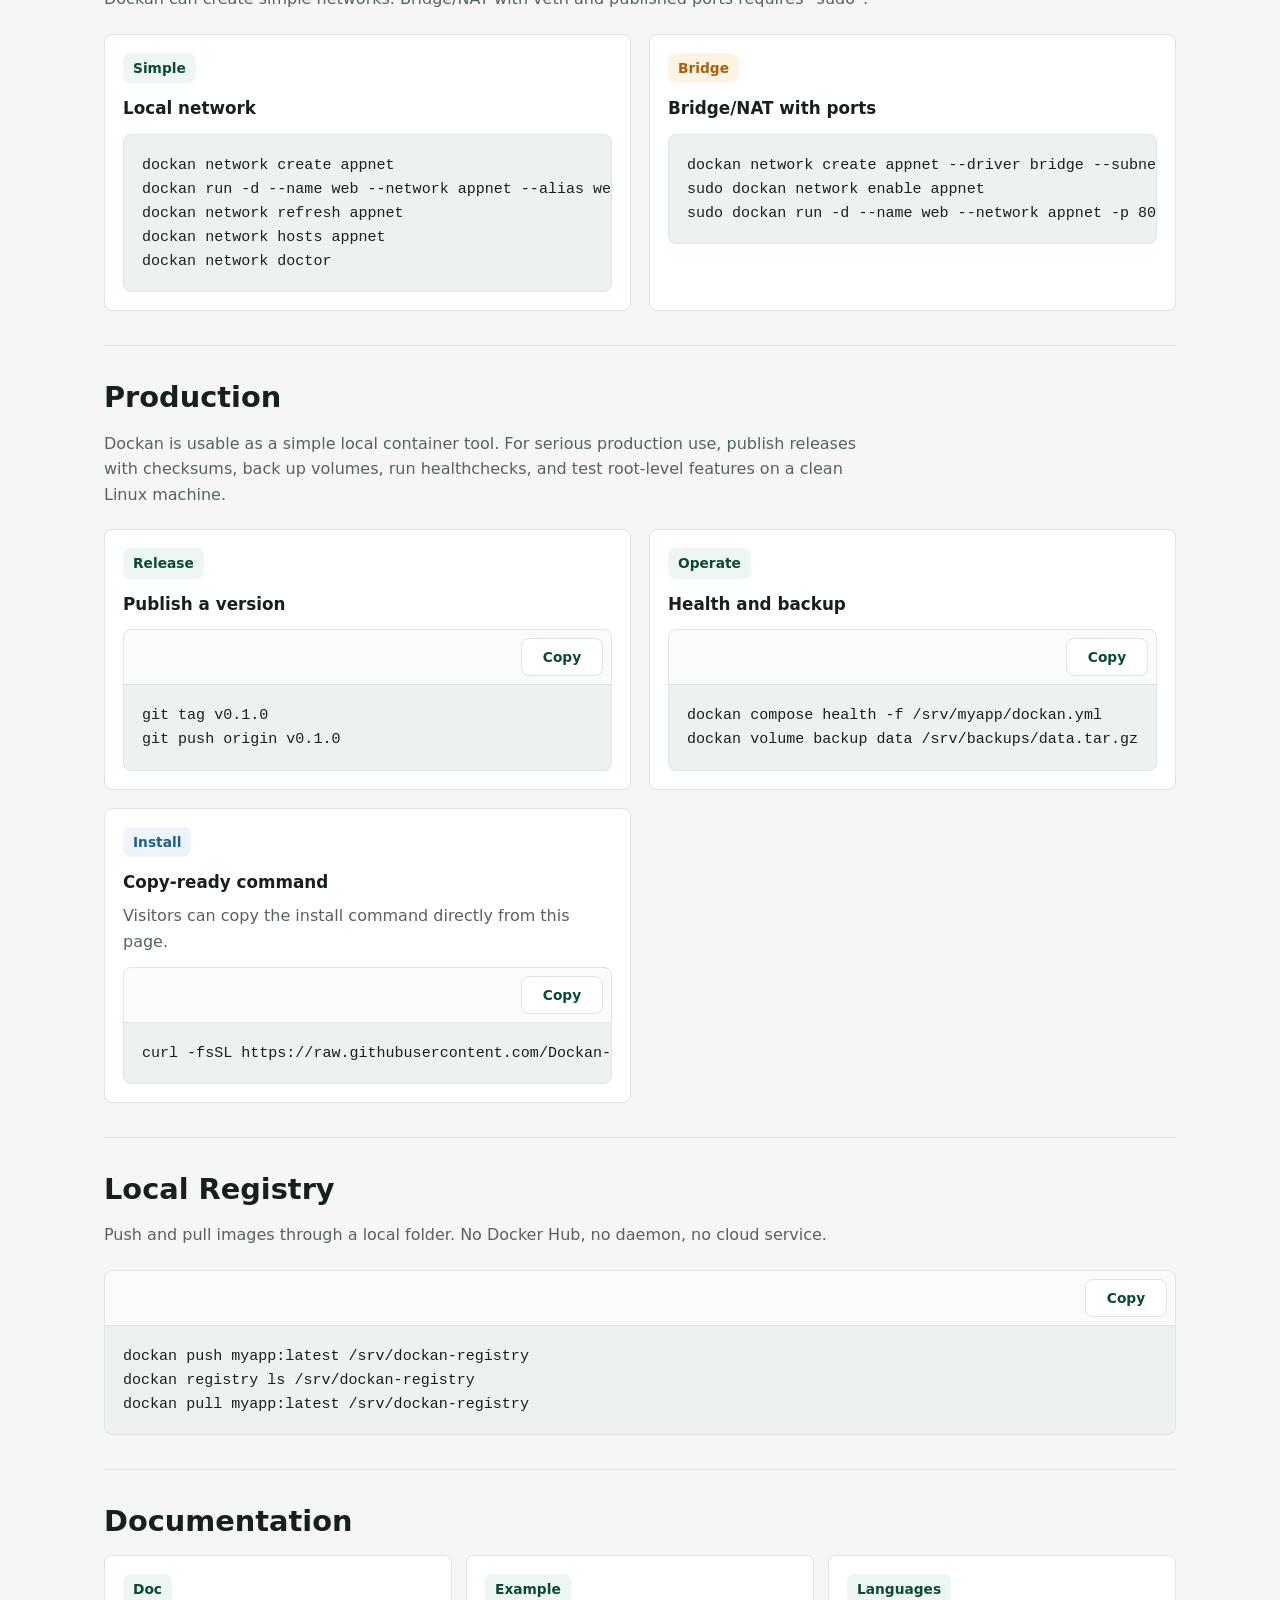
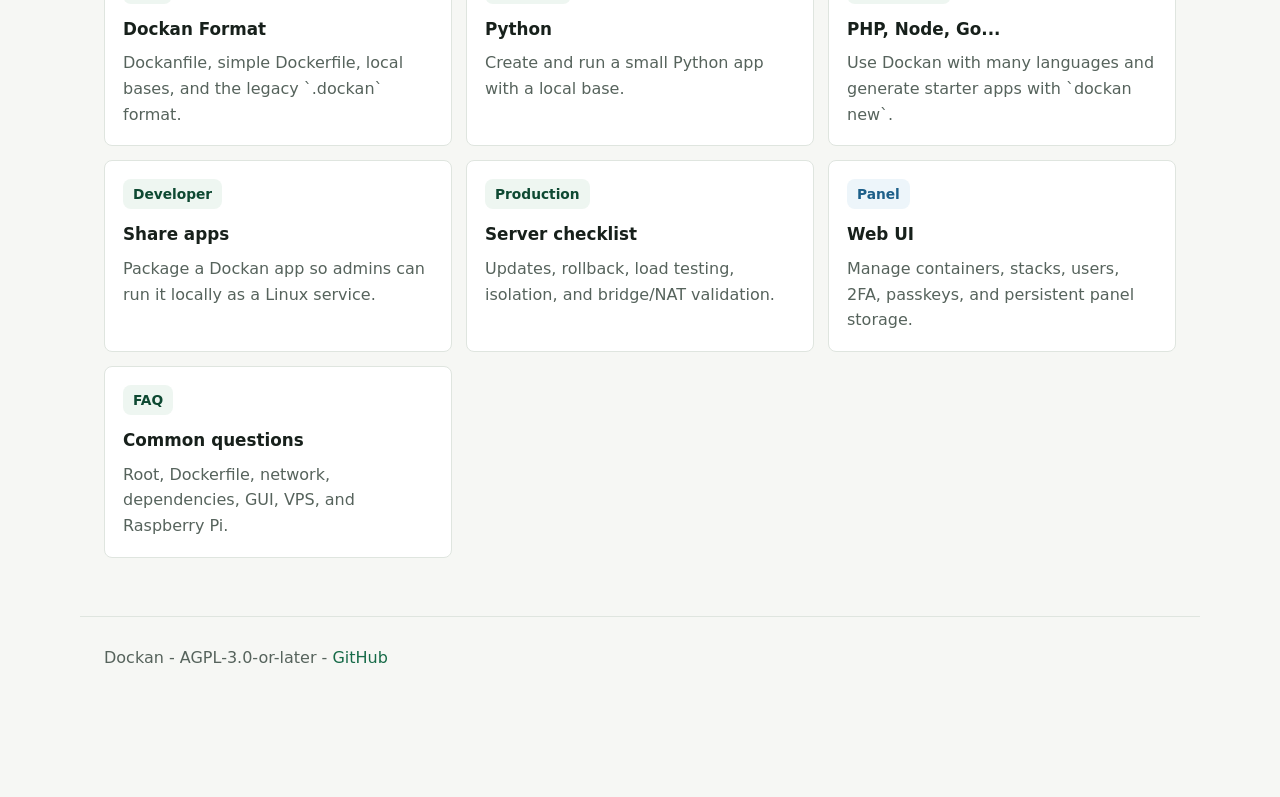
==== commit 924dc66c: "Update store scope documentation" ====
--- a/docs/index.html
+++ b/docs/index.html
@@ -643,13 +643,14 @@
               <button class="copy-button" type="button" data-copy='export PATH="$HOME/.local/bin:$PATH"
 dockan version
 dockan doctor
-dockan ps -a'>Copy</button>
+dockan ps -a --scope all'>Copy</button>
             </div>
             <pre><code>export PATH="$HOME/.local/bin:$PATH"
 dockan version
 dockan doctor
-dockan ps -a</code></pre>
-          </div>
+dockan ps -a --scope all</code></pre>
+          </div>
+          <p><code>dockan ps -a</code> reads the current store. Add <code>--system</code> for <code>/var/lib/dockan</code>, <code>--user</code> for the user store, or <code>--scope all</code> to see both.</p>
         </div>
         <div class="card">
           <span class="badge blue">System</span>
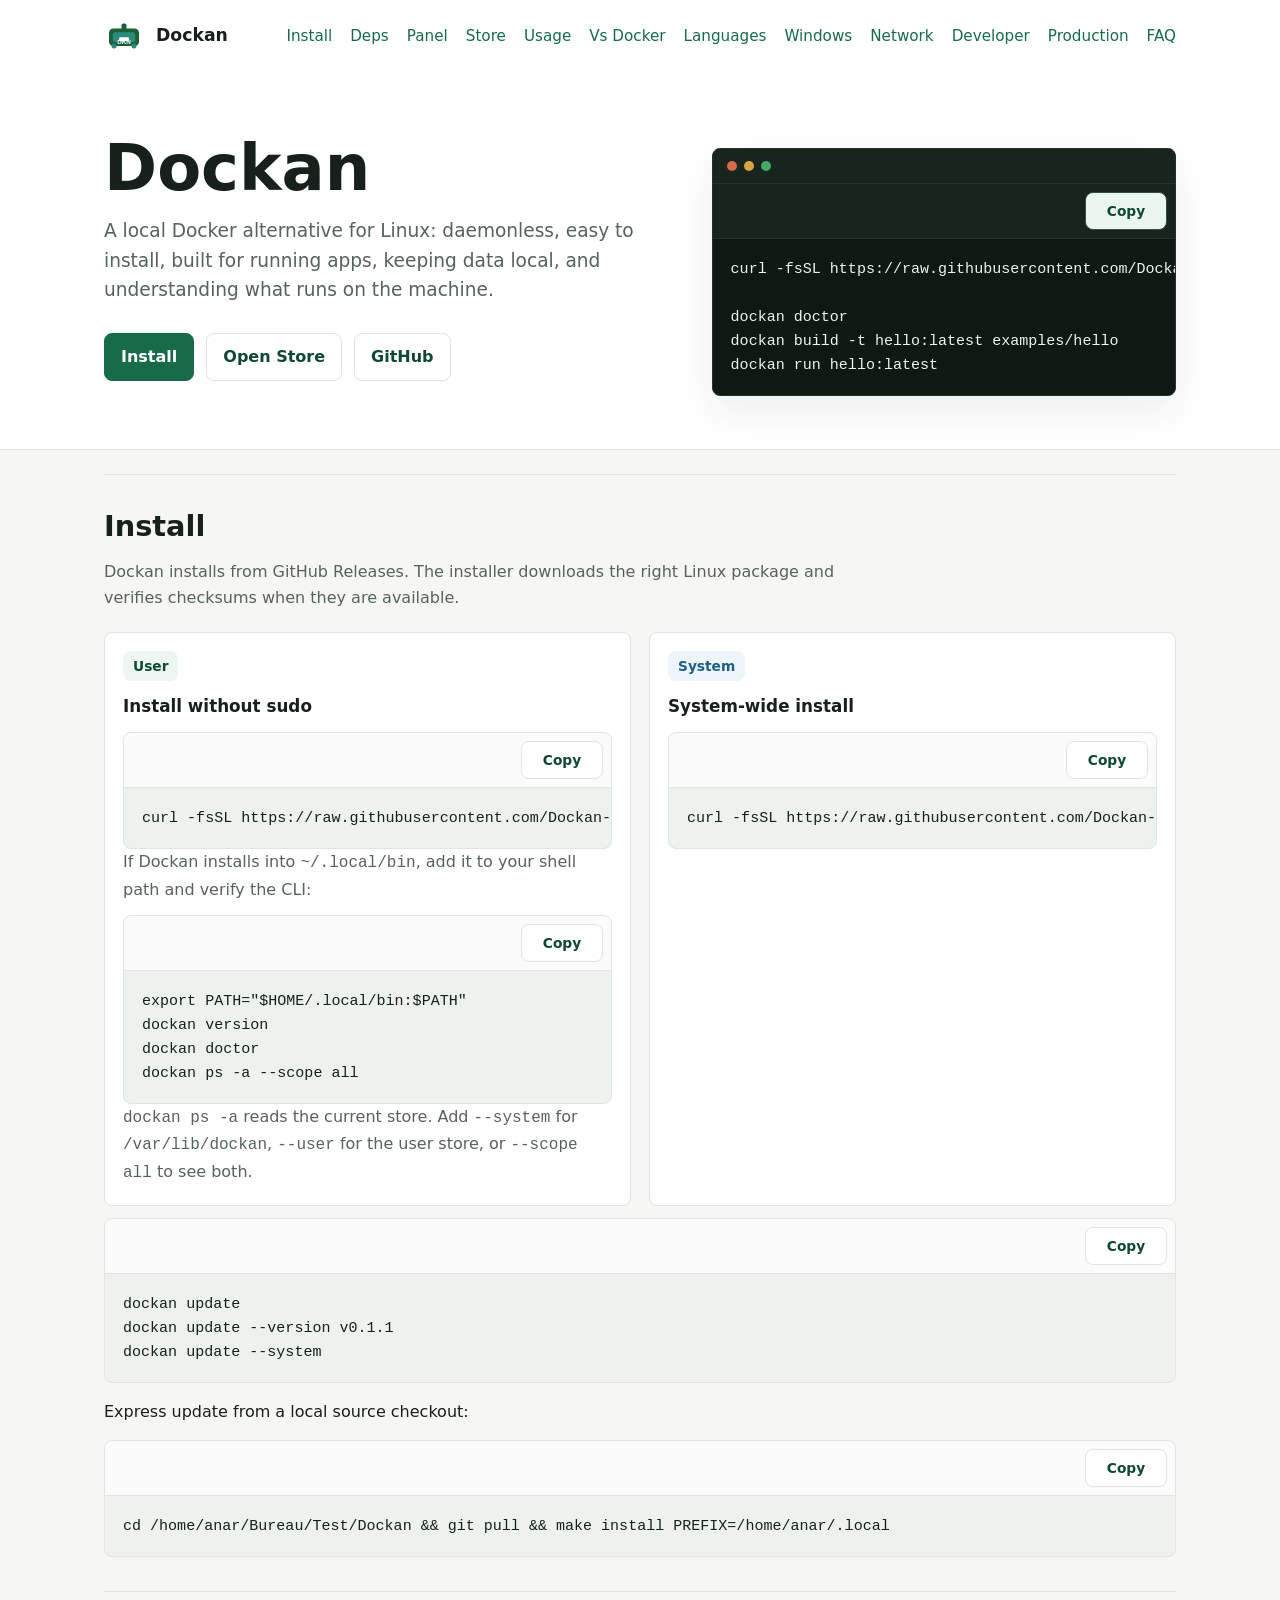
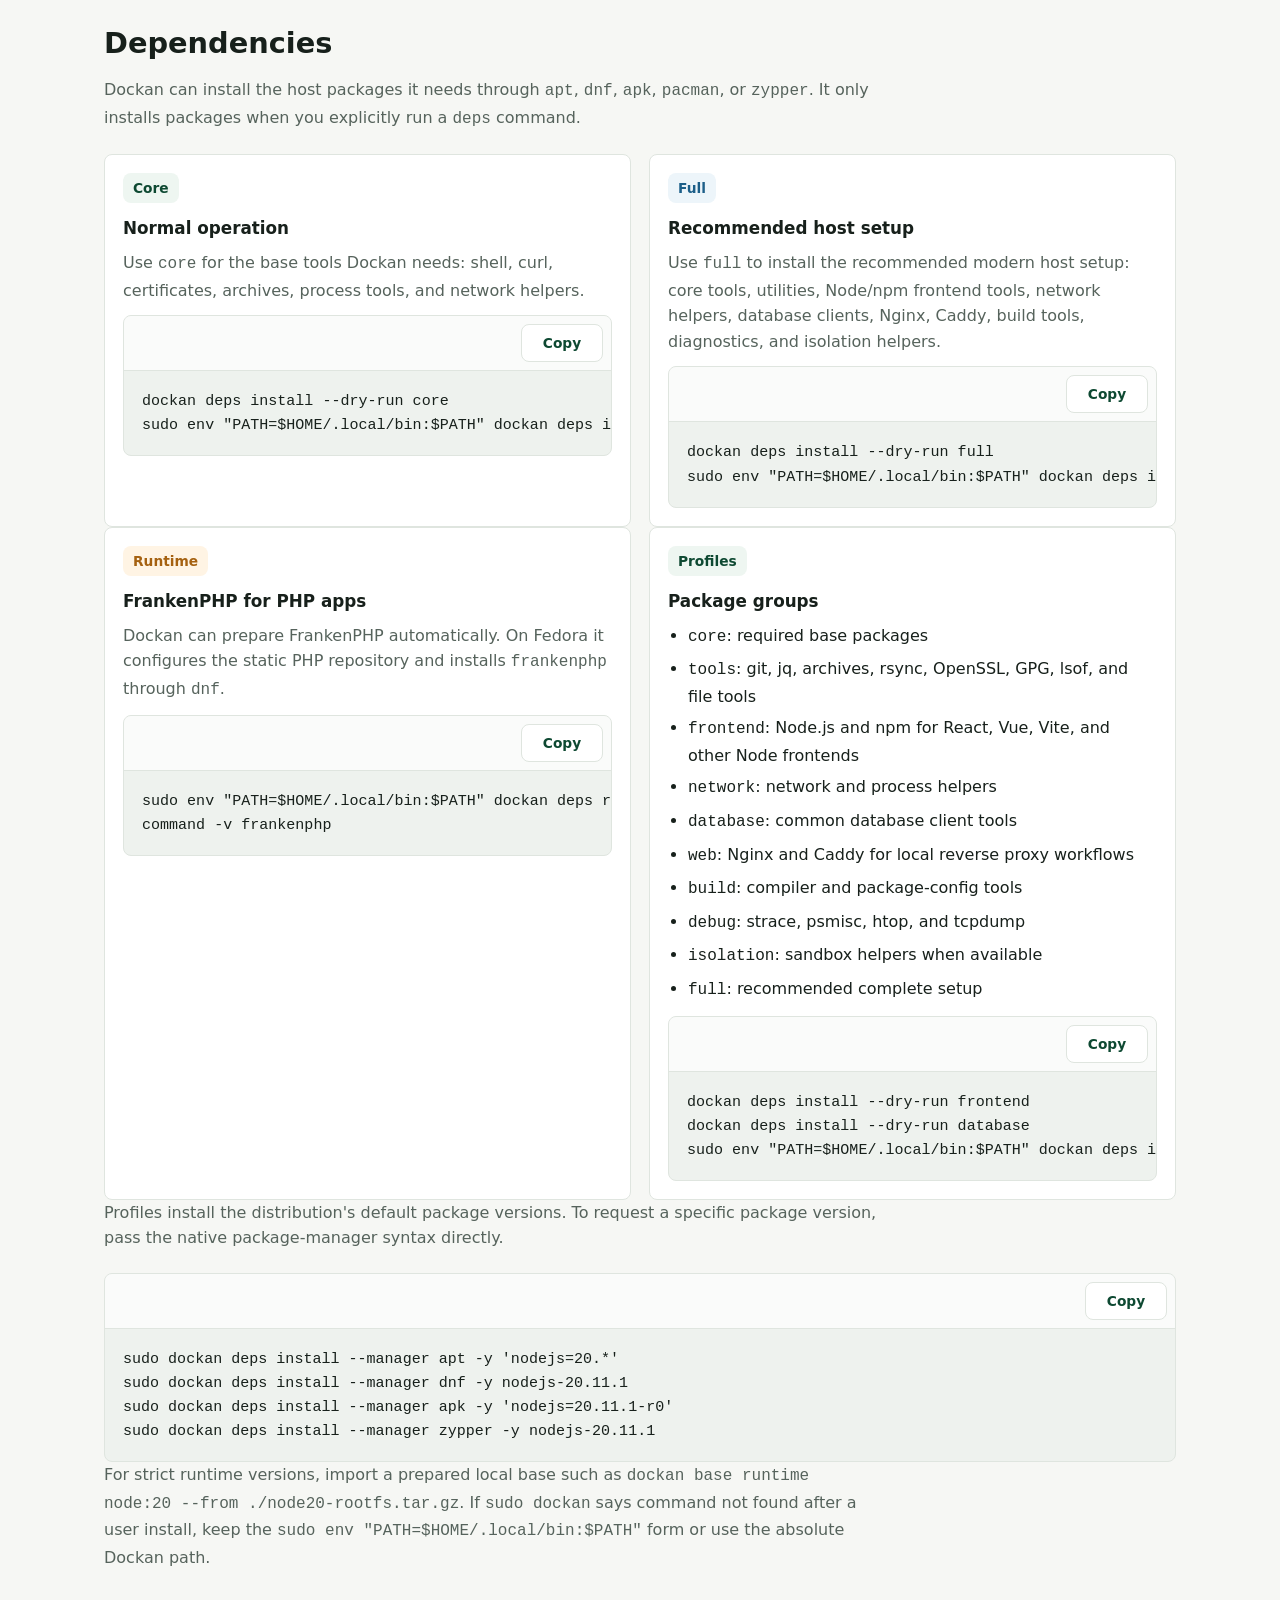
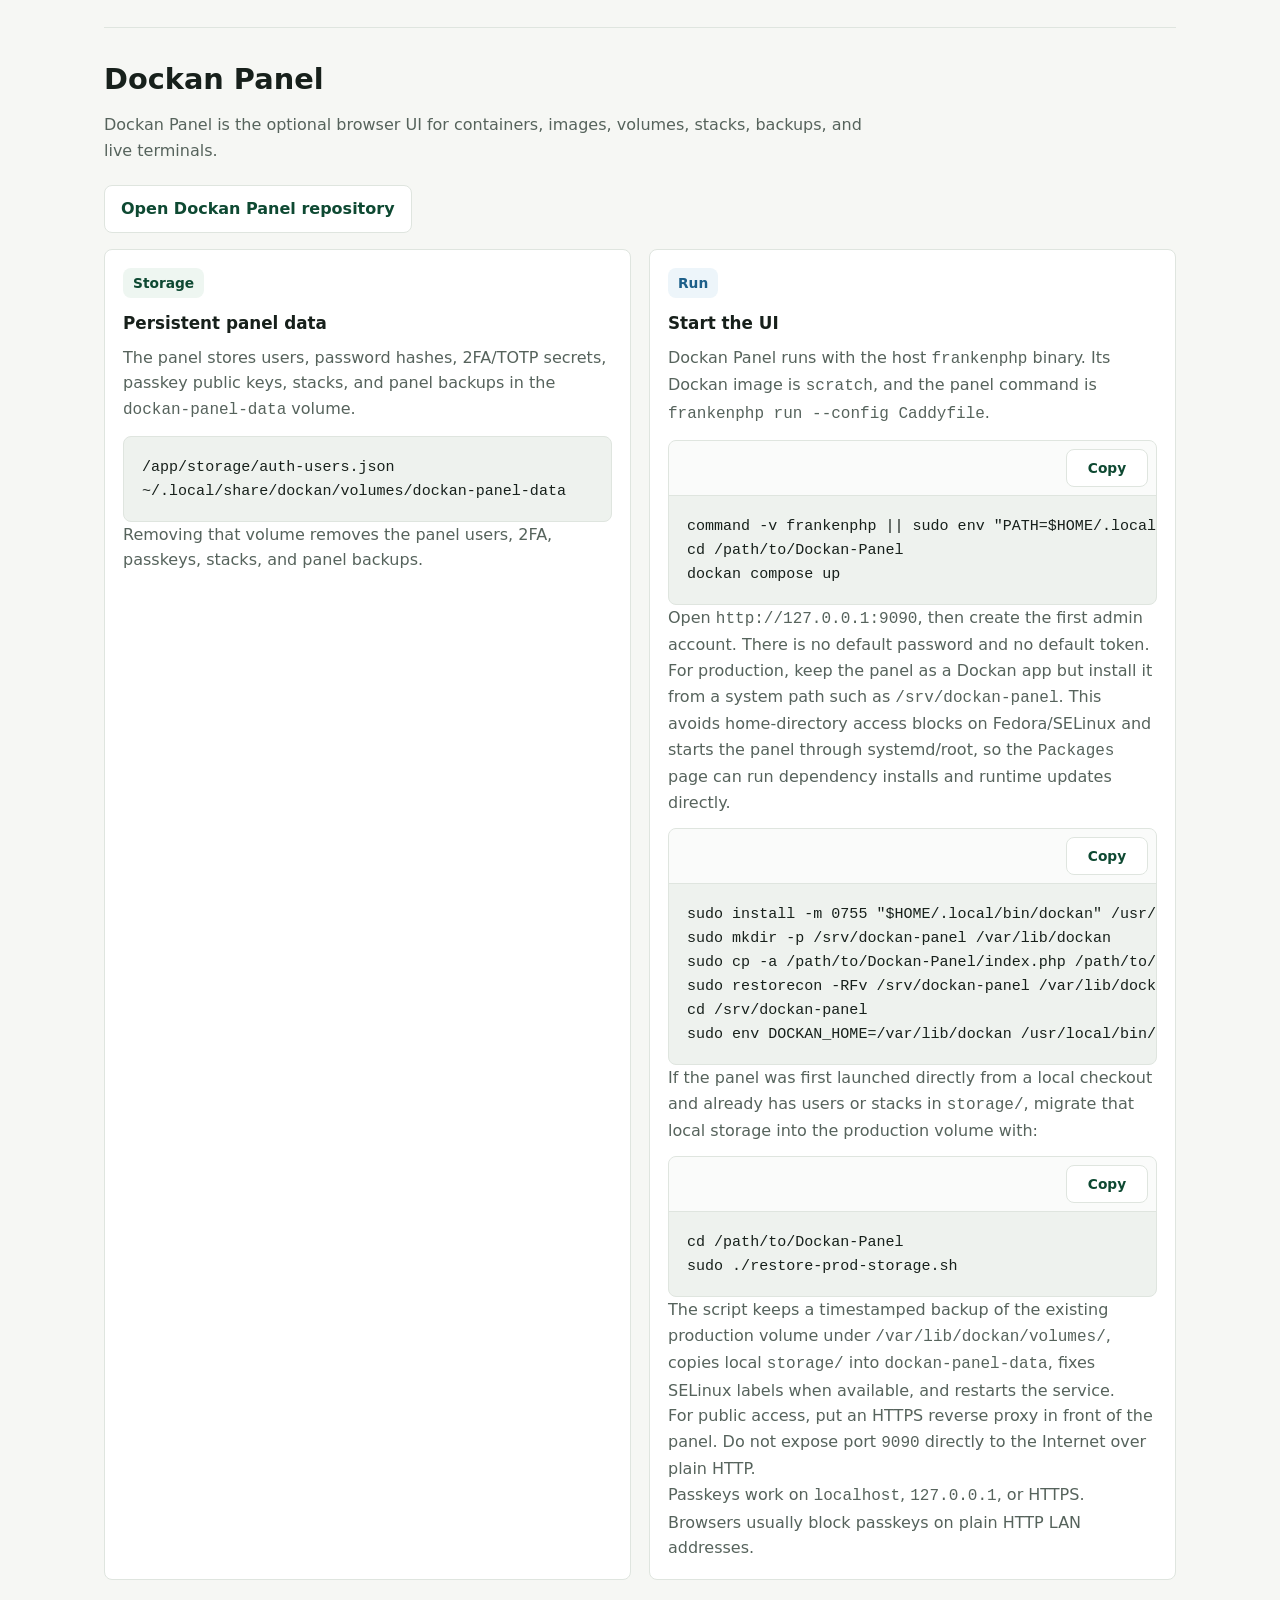
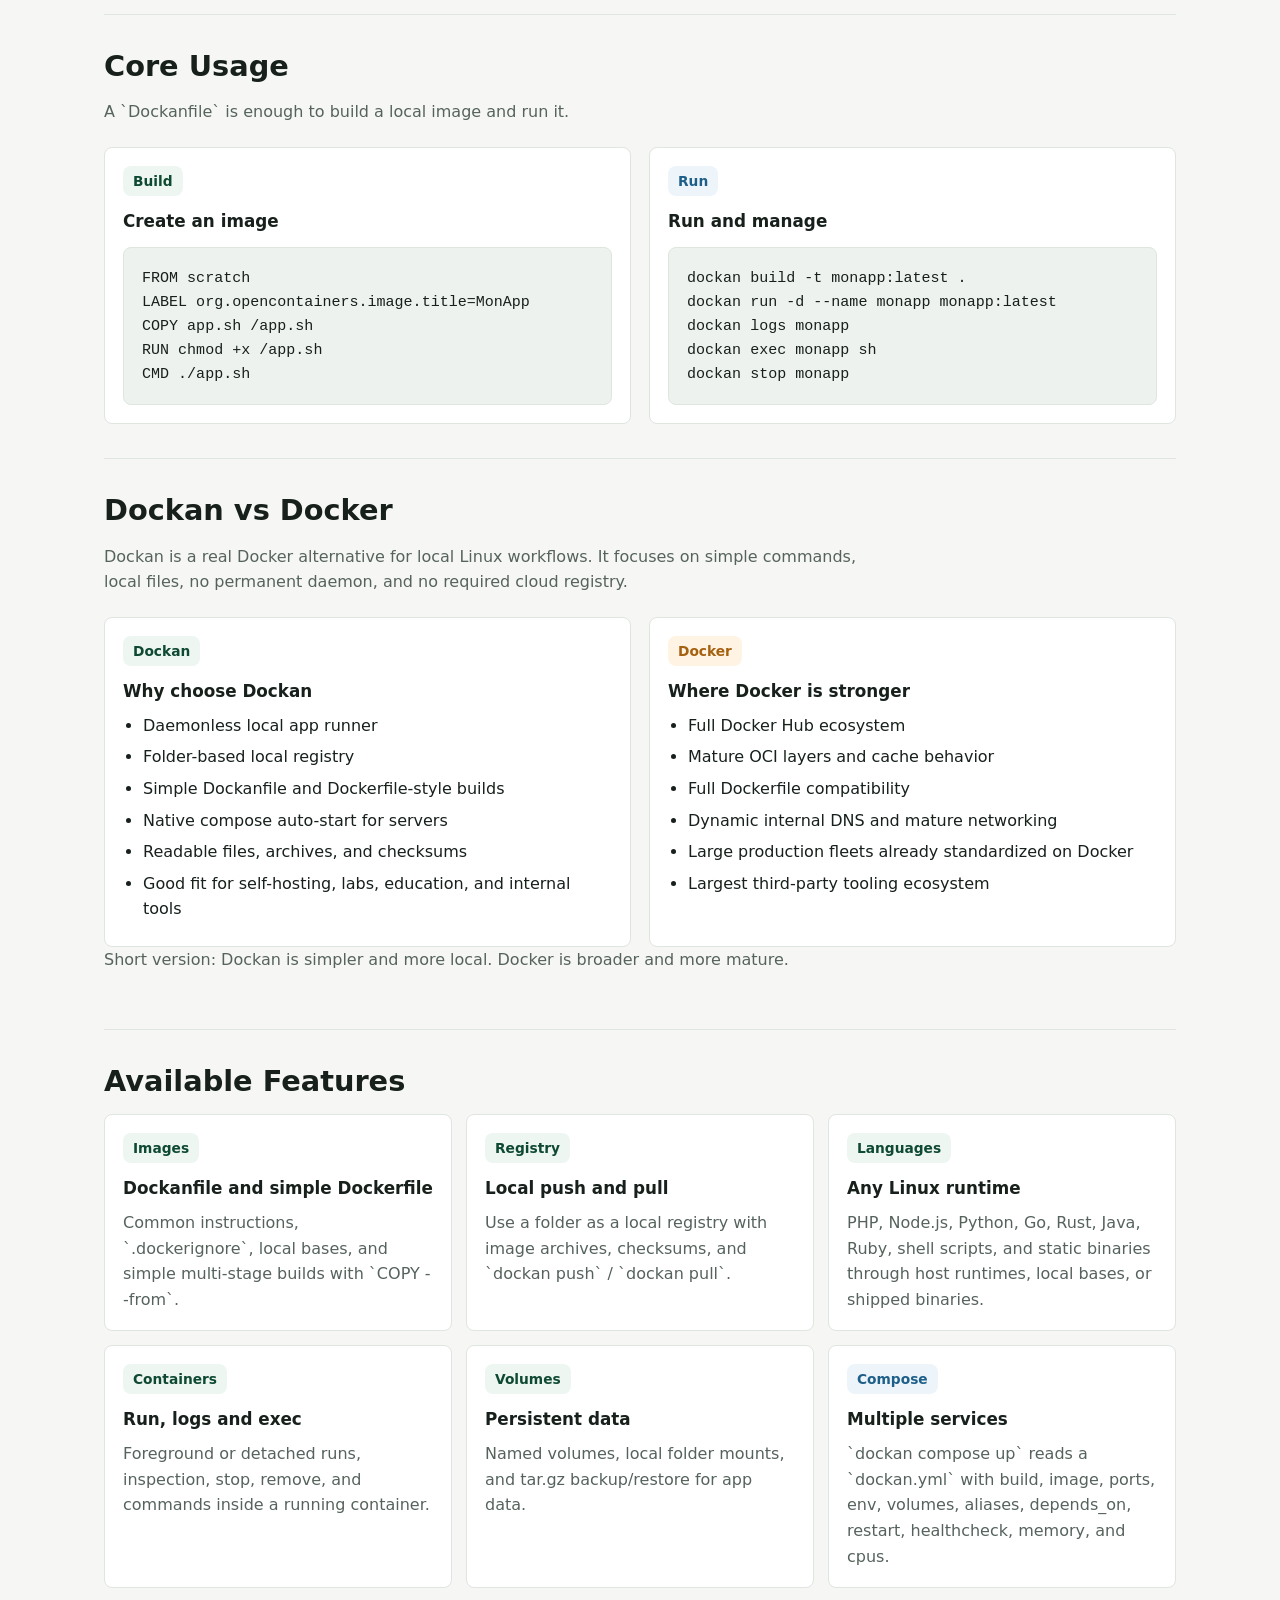
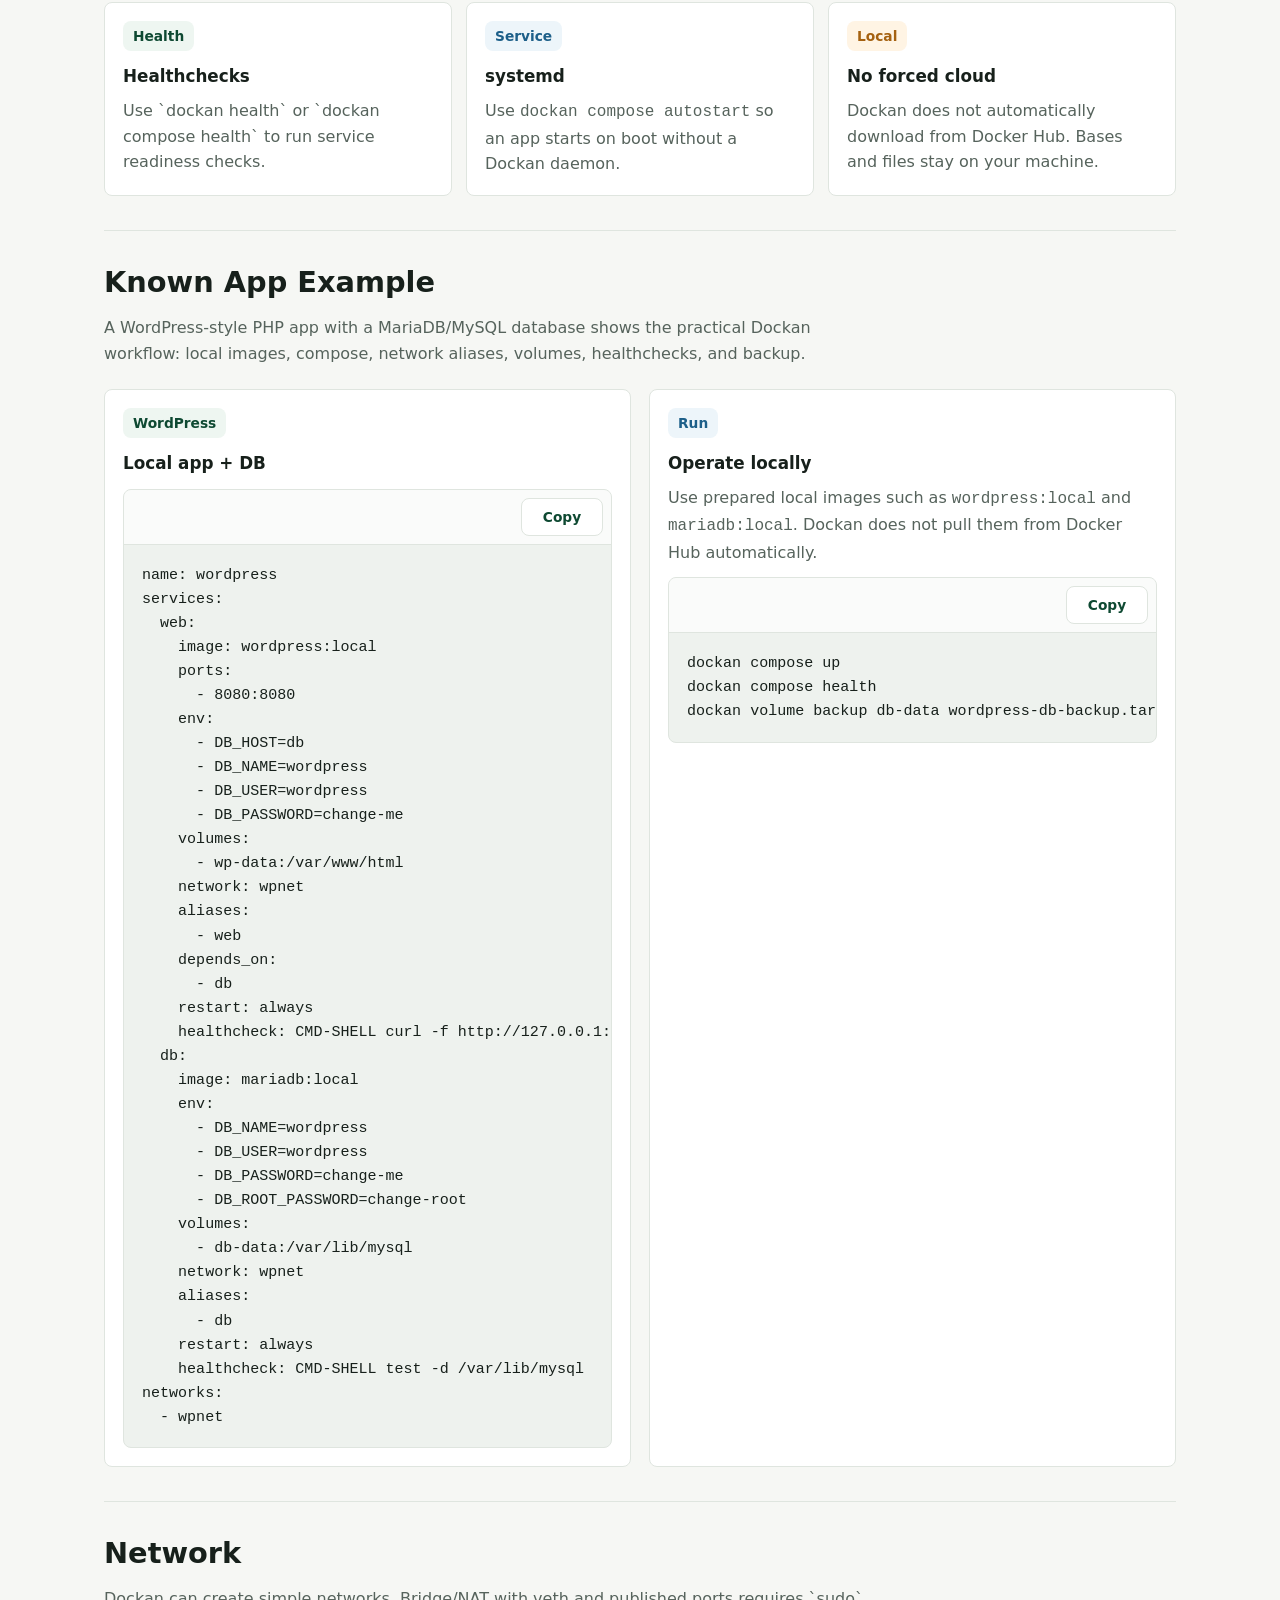
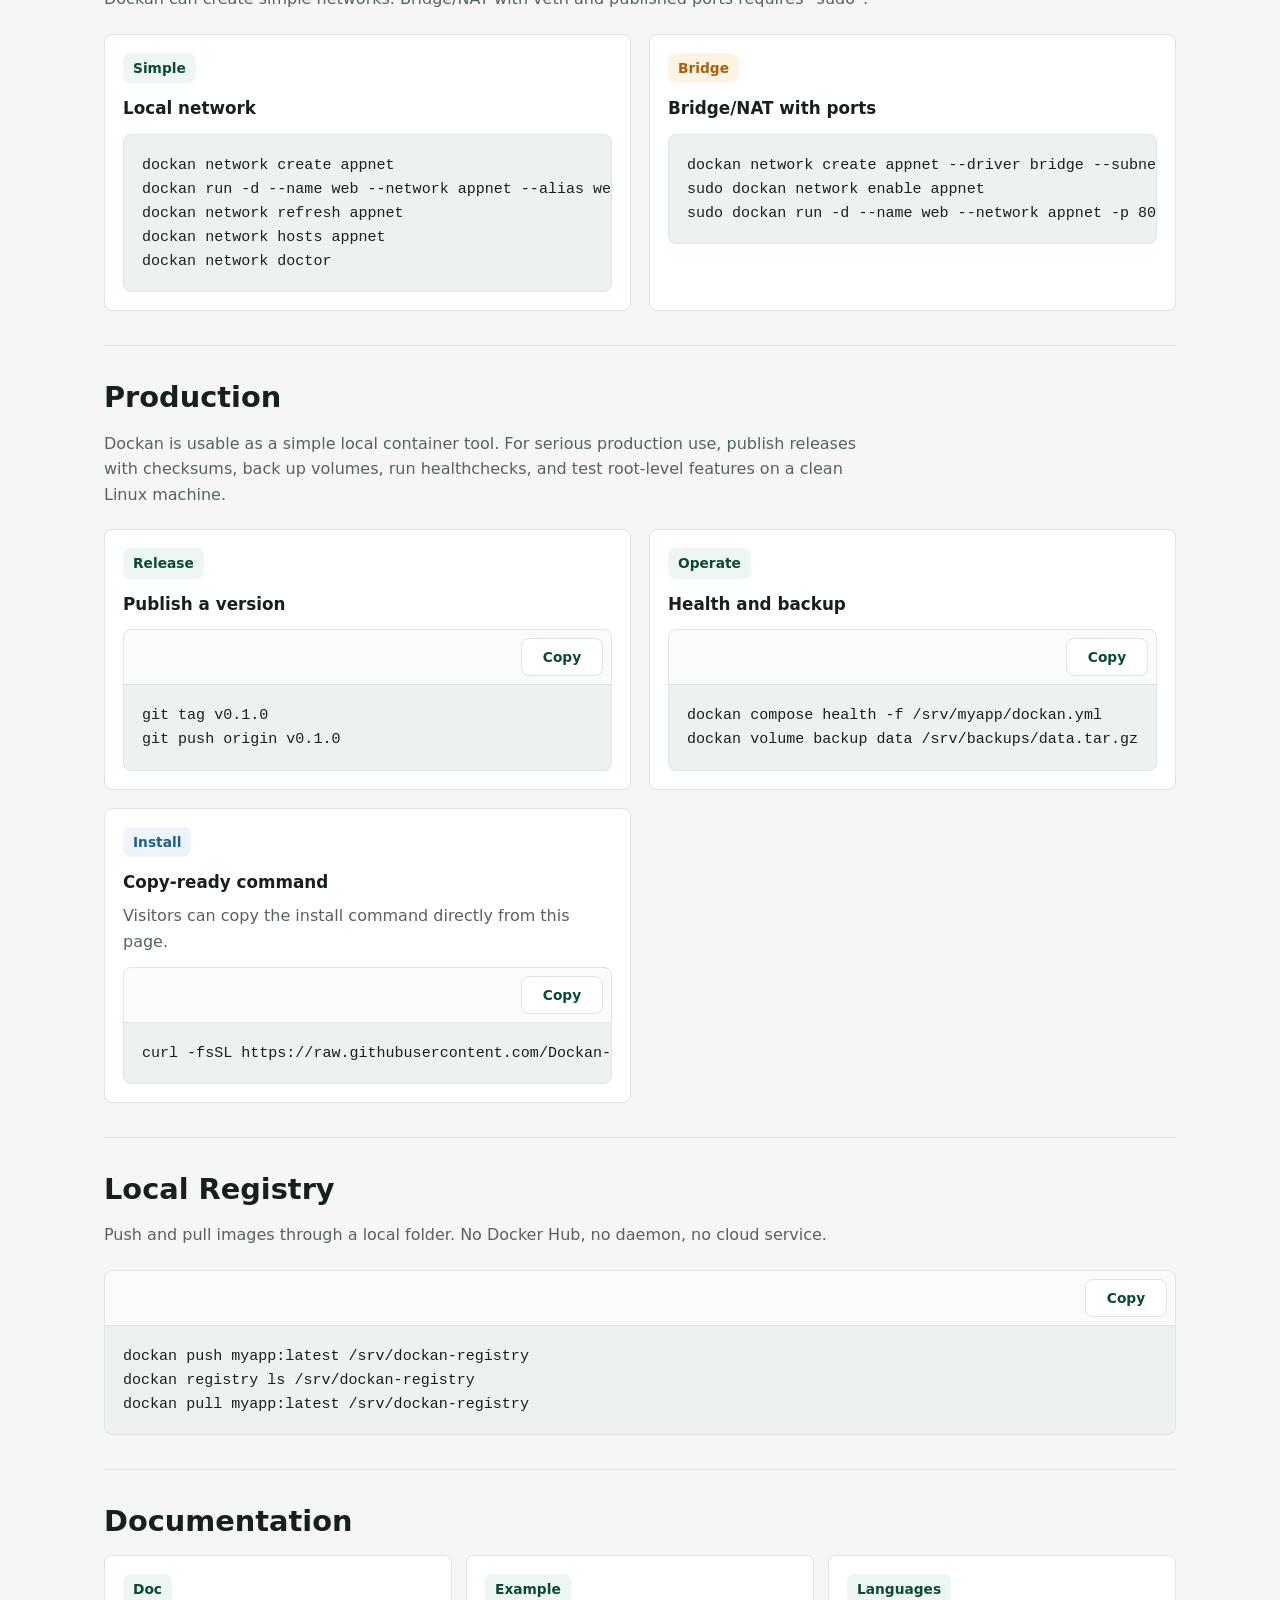
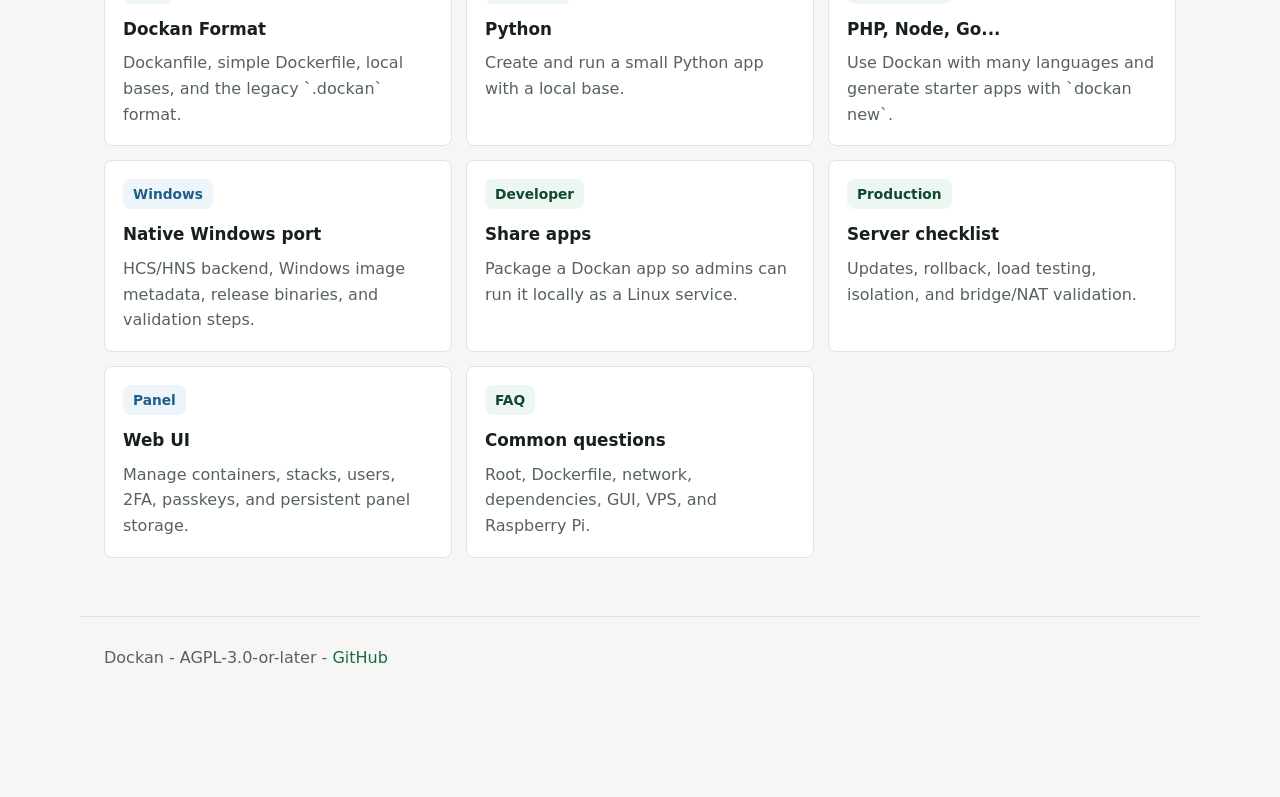
==== commit 57753f8a: "Point Windows docs to Netlify" ====
--- a/docs/index.html
+++ b/docs/index.html
@@ -571,6 +571,7 @@
         <a href="#usage">Usage</a>
         <a href="#compare">Vs Docker</a>
         <a href="./languages.html">Languages</a>
+        <a href="https://dockan-windows.netlify.app/" target="_blank" rel="noopener">Windows</a>
         <a href="#network">Network</a>
         <a href="./developer.html">Developer</a>
         <a href="./production.html">Production</a>
@@ -586,6 +587,7 @@
           <a href="#usage">Usage</a>
           <a href="#compare">Vs Docker</a>
           <a href="./languages.html">Languages</a>
+          <a href="https://dockan-windows.netlify.app/" target="_blank" rel="noopener">Windows</a>
           <a href="#network">Network</a>
           <a href="./developer.html">Developer</a>
           <a href="./production.html">Production</a>
@@ -1092,6 +1094,11 @@
           <h3>PHP, Node, Go...</h3>
           <p>Use Dockan with many languages and generate starter apps with `dockan new`.</p>
         </a>
+        <a class="card" href="https://dockan-windows.netlify.app/" target="_blank" rel="noopener">
+          <span class="badge blue">Windows</span>
+          <h3>Native Windows port</h3>
+          <p>HCS/HNS backend, Windows image metadata, release binaries, and validation steps.</p>
+        </a>
         <a class="card" href="./developer.html">
           <span class="badge">Developer</span>
           <h3>Share apps</h3>
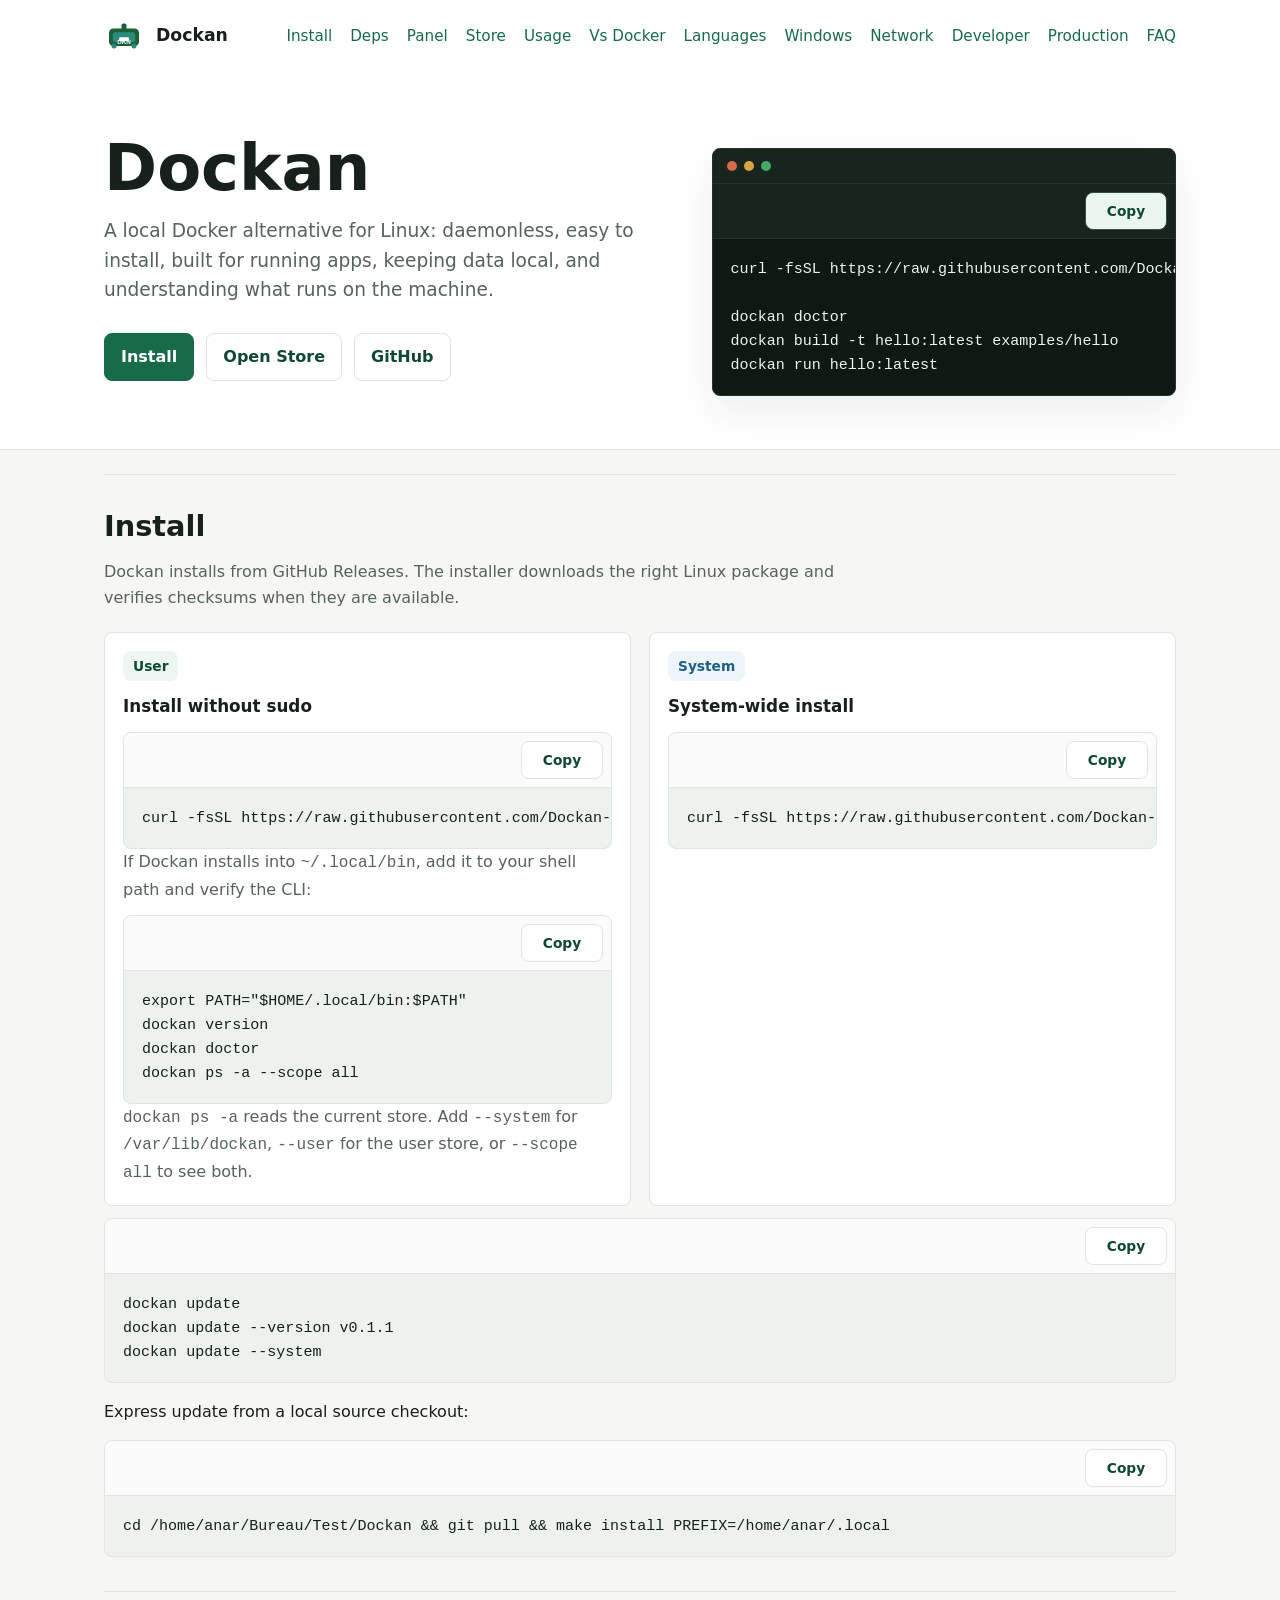
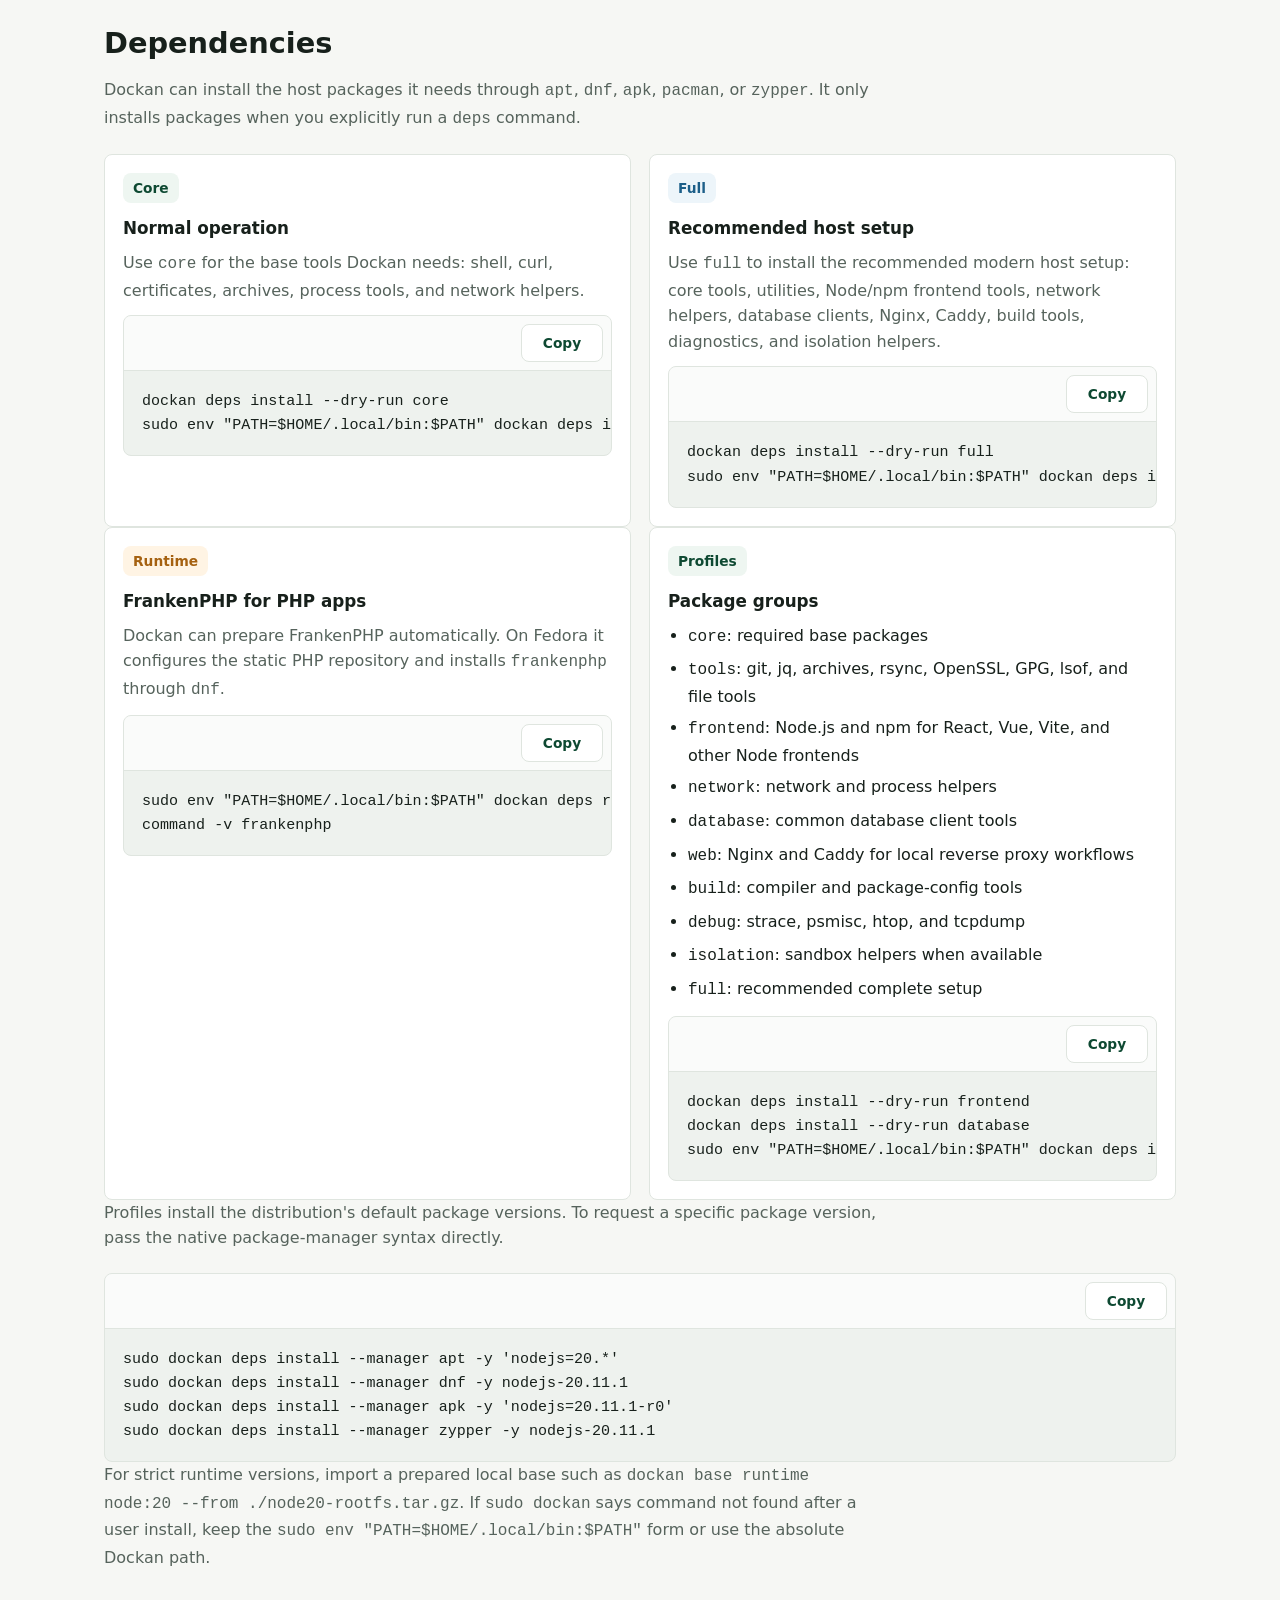
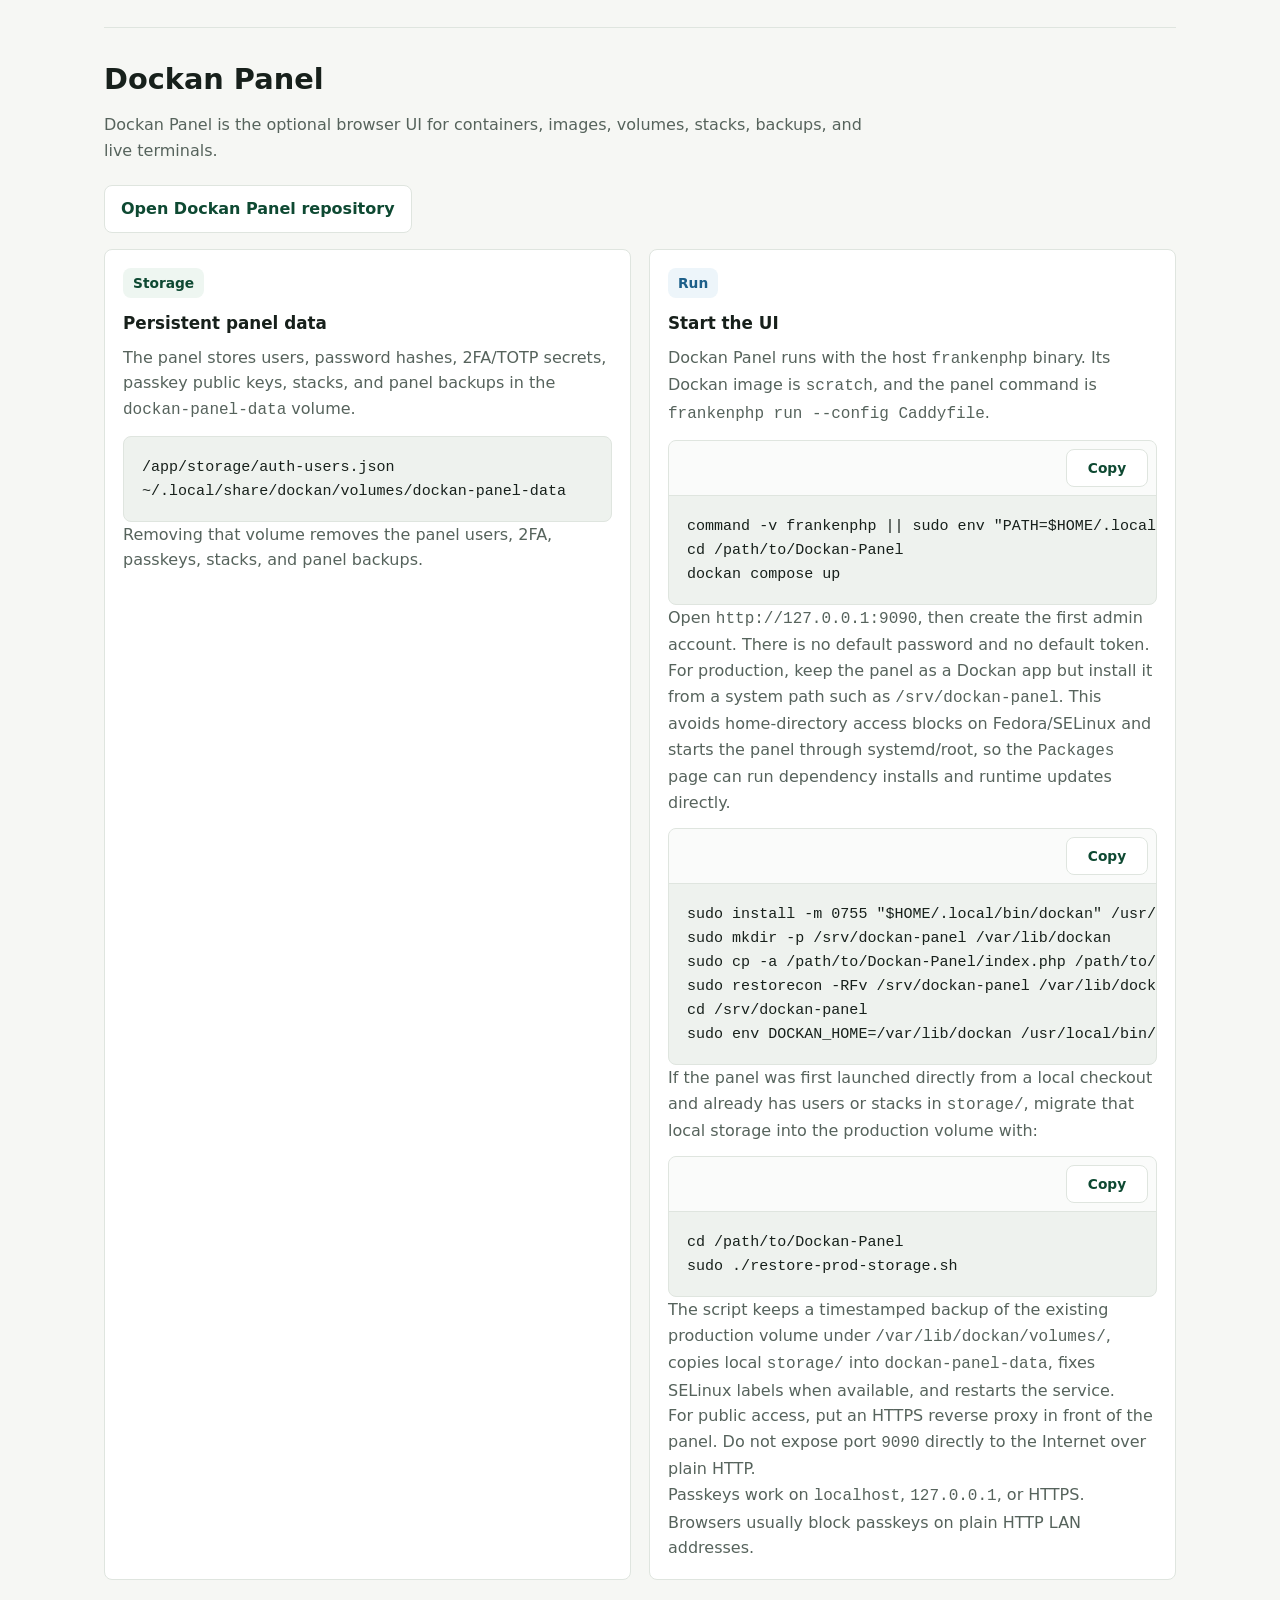
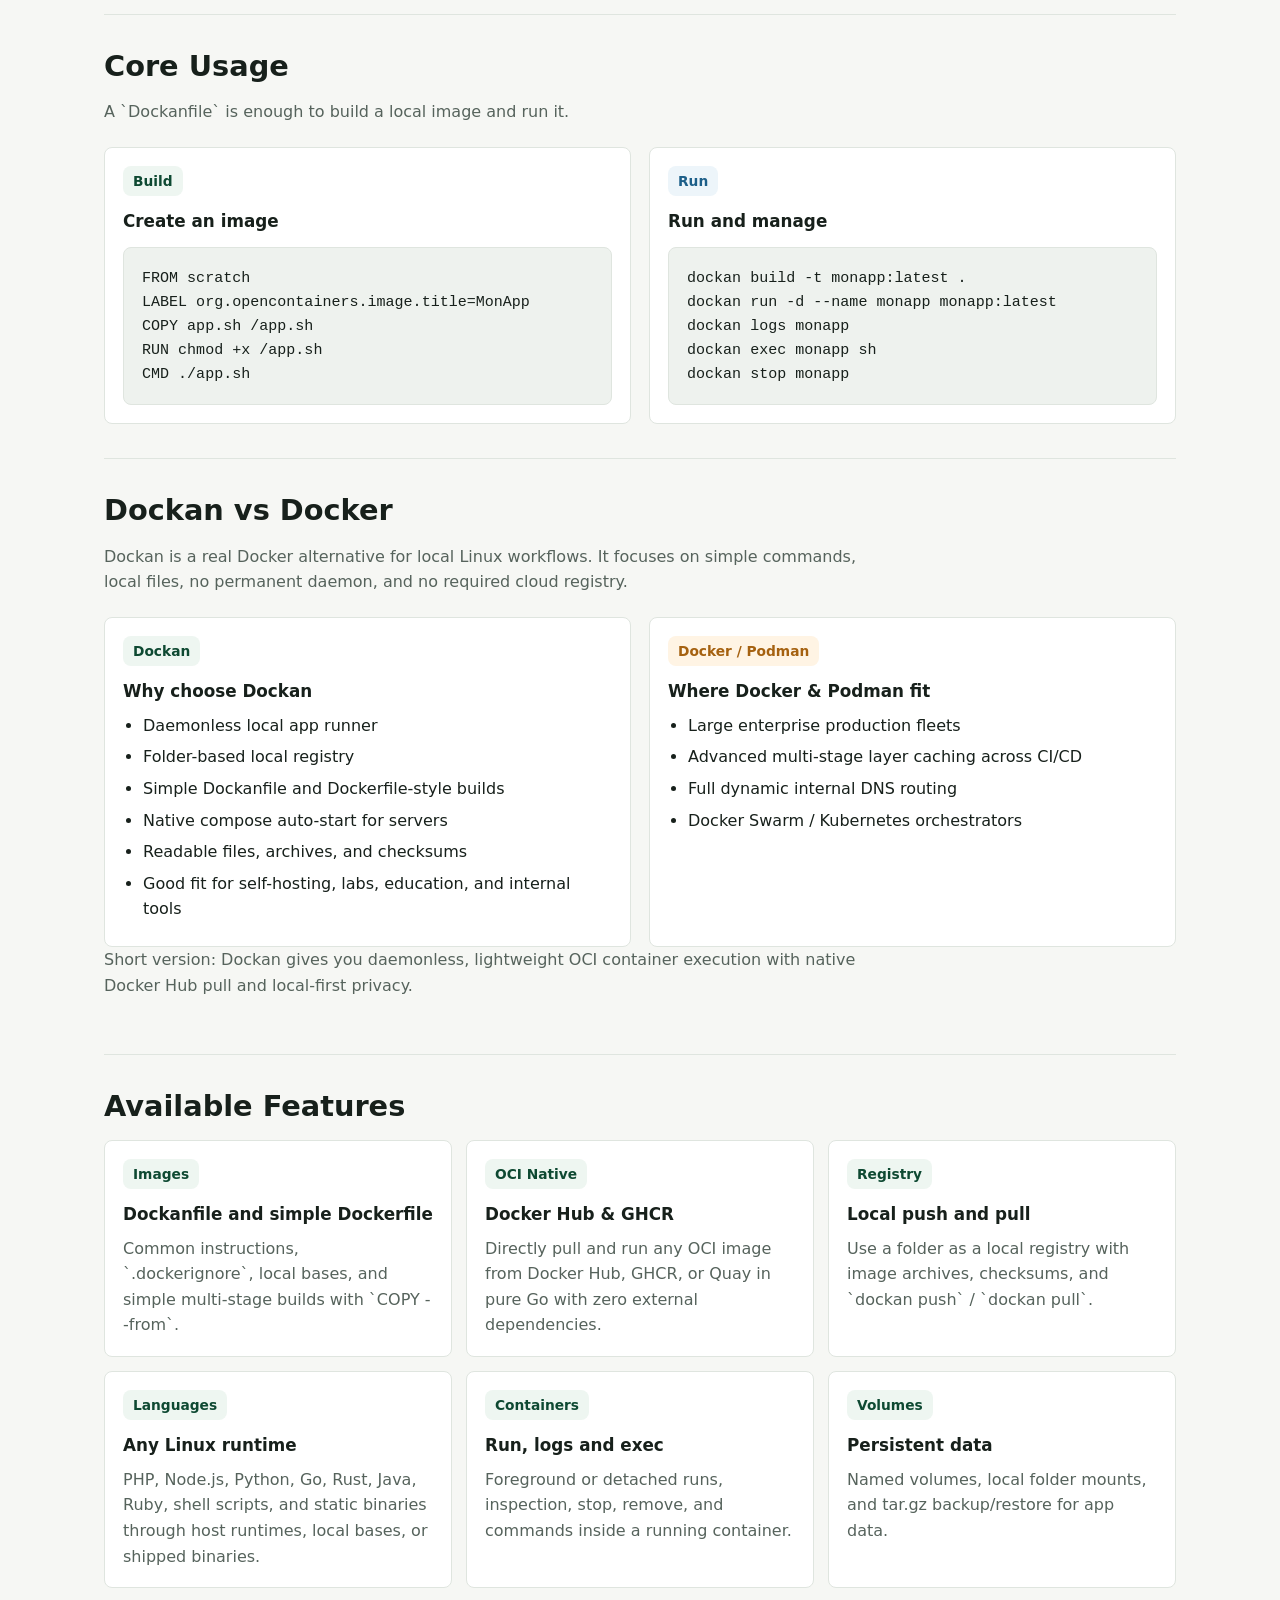
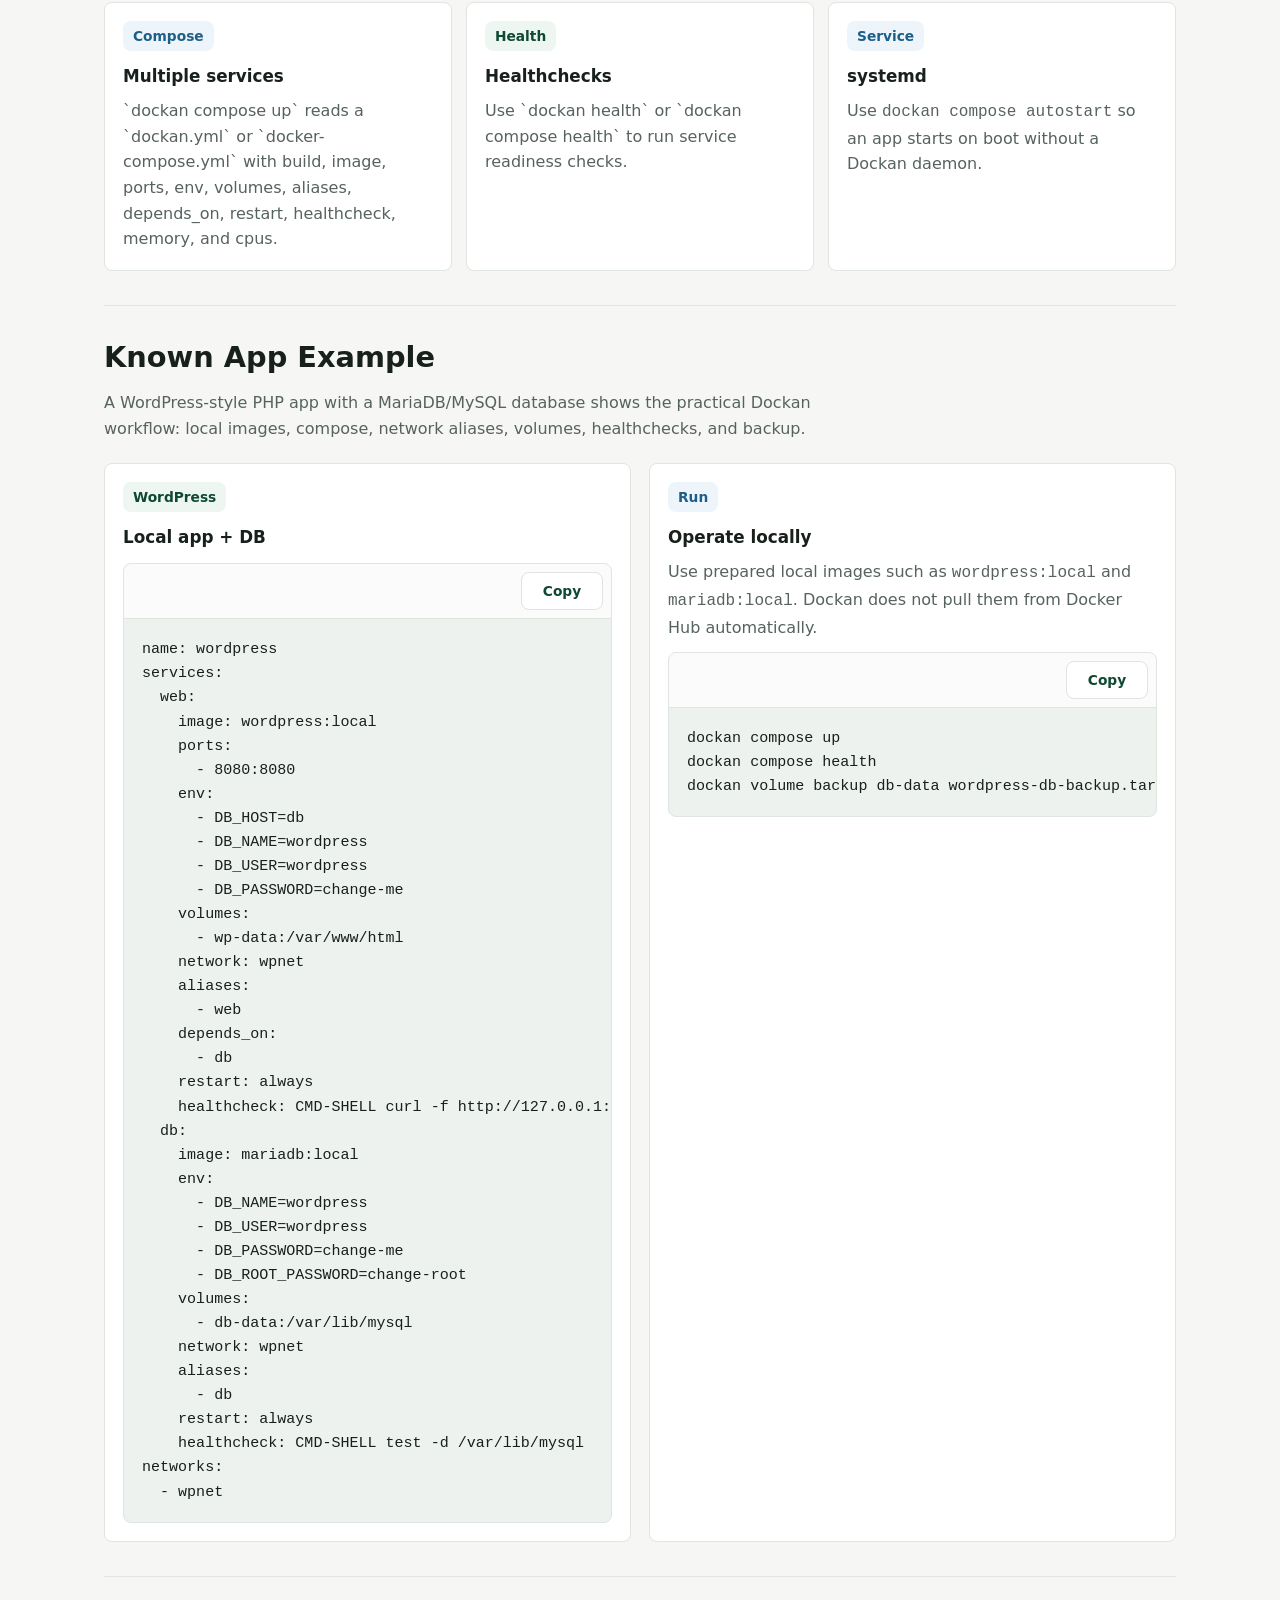
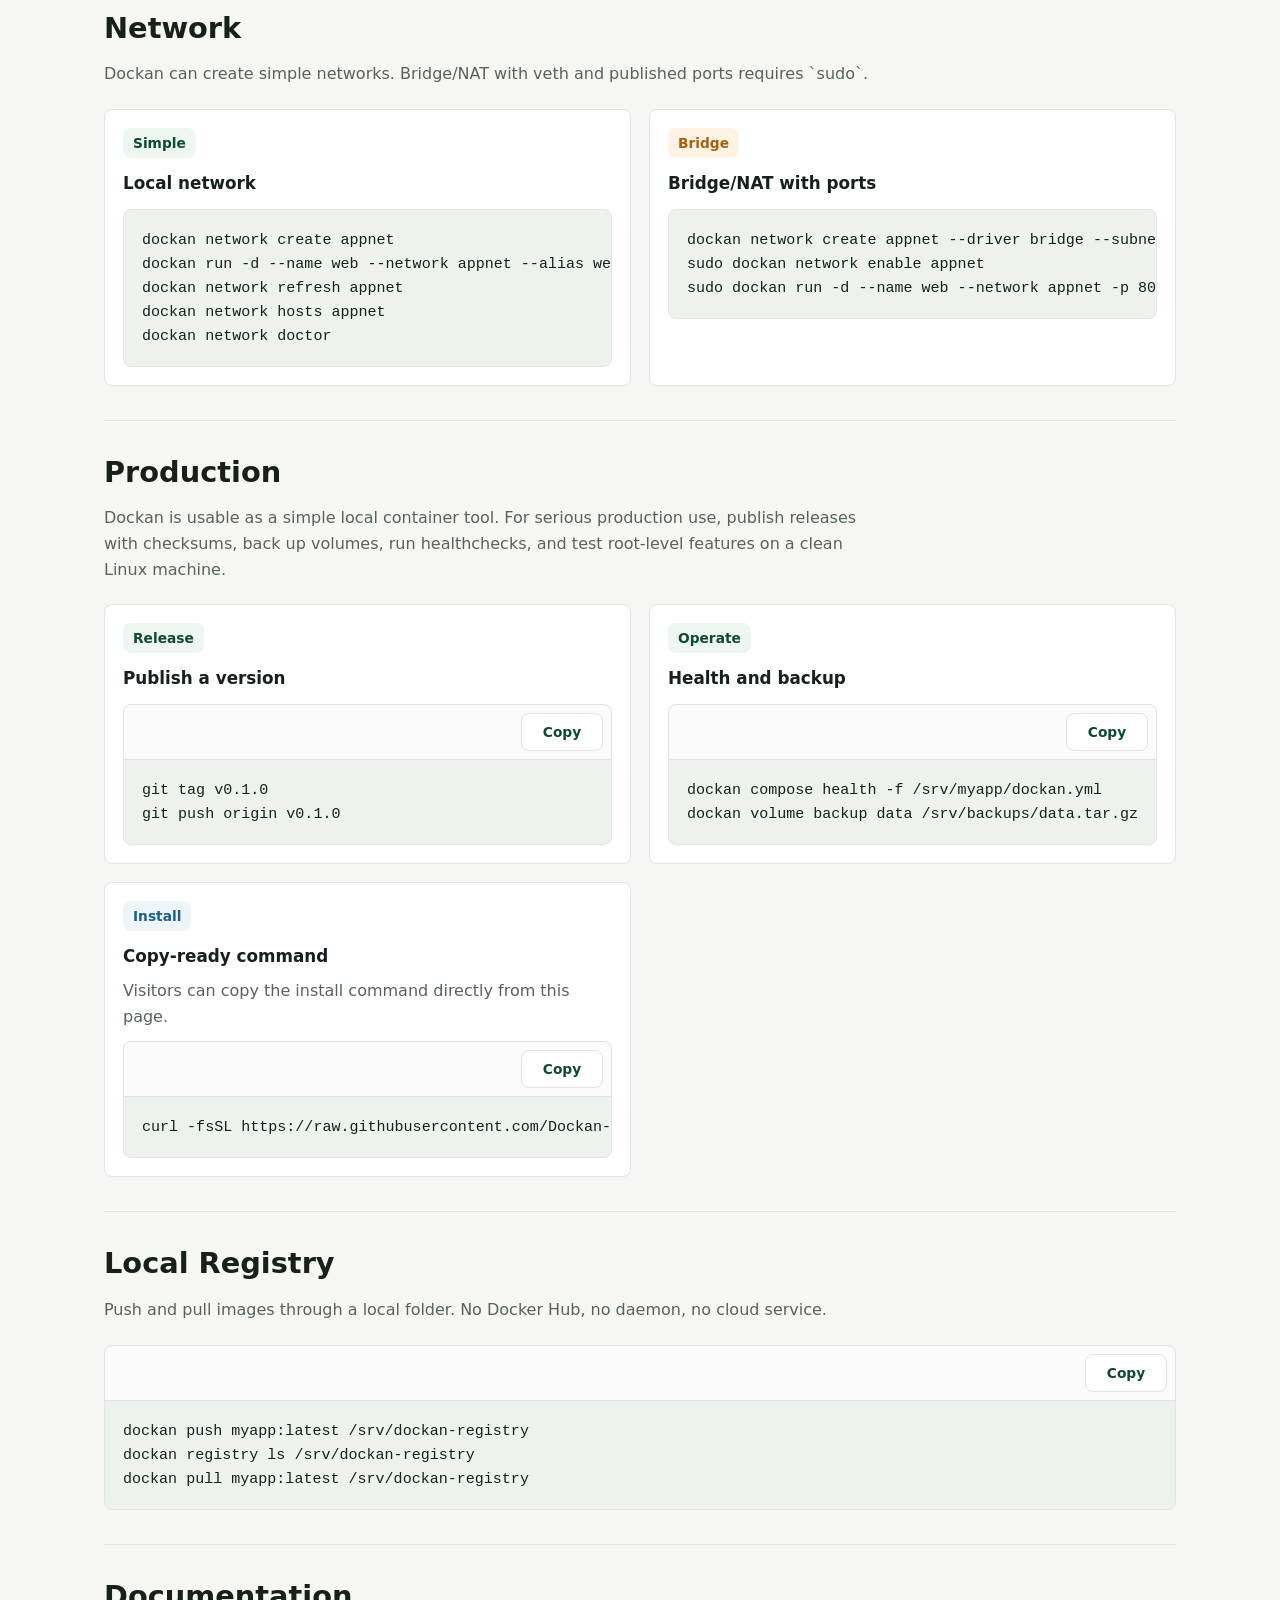
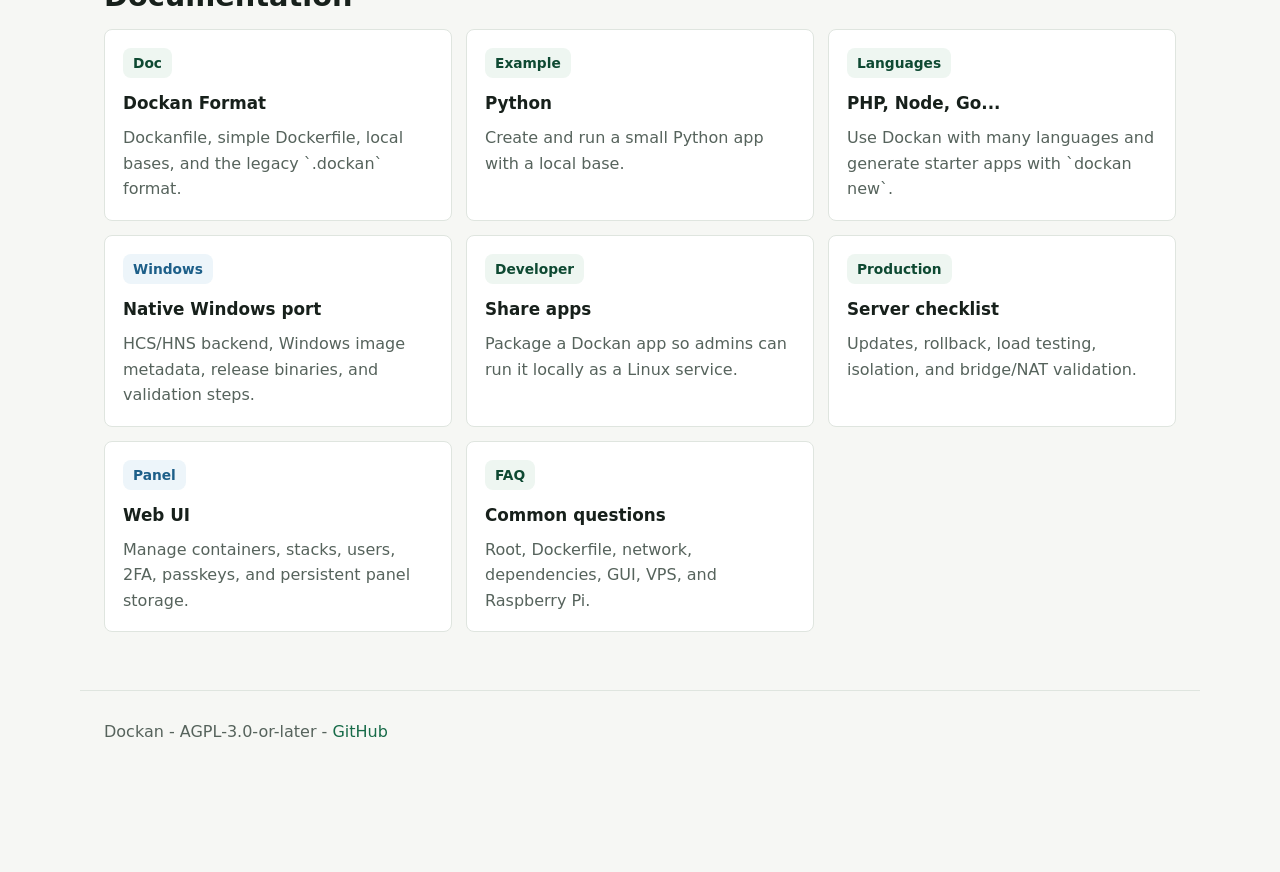
==== commit 87445ee7: "docs: update README and documentation for native OCI and Docker Hub support in v0.2.0" ====
--- a/docs/index.html
+++ b/docs/index.html
@@ -865,19 +865,17 @@
           </ul>
         </div>
         <div class="card">
-          <span class="badge amber">Docker</span>
-          <h3>Where Docker is stronger</h3>
+          <span class="badge amber">Docker / Podman</span>
+          <h3>Where Docker &amp; Podman fit</h3>
           <ul>
-            <li>Full Docker Hub ecosystem</li>
-            <li>Mature OCI layers and cache behavior</li>
-            <li>Full Dockerfile compatibility</li>
-            <li>Dynamic internal DNS and mature networking</li>
-            <li>Large production fleets already standardized on Docker</li>
-            <li>Largest third-party tooling ecosystem</li>
+            <li>Large enterprise production fleets</li>
+            <li>Advanced multi-stage layer caching across CI/CD</li>
+            <li>Full dynamic internal DNS routing</li>
+            <li>Docker Swarm / Kubernetes orchestrators</li>
           </ul>
         </div>
       </div>
-      <p class="lead">Short version: Dockan is simpler and more local. Docker is broader and more mature.</p>
+      <p class="lead">Short version: Dockan gives you daemonless, lightweight OCI container execution with native Docker Hub pull and local-first privacy.</p>
     </section>
 
     <section>
@@ -887,6 +885,11 @@
           <span class="badge">Images</span>
           <h3>Dockanfile and simple Dockerfile</h3>
           <p>Common instructions, `.dockerignore`, local bases, and simple multi-stage builds with `COPY --from`.</p>
+        </article>
+        <article class="card">
+          <span class="badge green">OCI Native</span>
+          <h3>Docker Hub &amp; GHCR</h3>
+          <p>Directly pull and run any OCI image from Docker Hub, GHCR, or Quay in pure Go with zero external dependencies.</p>
         </article>
         <article class="card">
           <span class="badge">Registry</span>
@@ -911,7 +914,7 @@
         <article class="card">
           <span class="badge blue">Compose</span>
           <h3>Multiple services</h3>
-          <p>`dockan compose up` reads a `dockan.yml` with build, image, ports, env, volumes, aliases, depends_on, restart, healthcheck, memory, and cpus.</p>
+          <p>`dockan compose up` reads a `dockan.yml` or `docker-compose.yml` with build, image, ports, env, volumes, aliases, depends_on, restart, healthcheck, memory, and cpus.</p>
         </article>
         <article class="card">
           <span class="badge">Health</span>
@@ -922,11 +925,6 @@
           <span class="badge blue">Service</span>
           <h3>systemd</h3>
           <p>Use <code>dockan compose autostart</code> so an app starts on boot without a Dockan daemon.</p>
-        </article>
-        <article class="card">
-          <span class="badge amber">Local</span>
-          <h3>No forced cloud</h3>
-          <p>Dockan does not automatically download from Docker Hub. Bases and files stay on your machine.</p>
         </article>
       </div>
     </section>
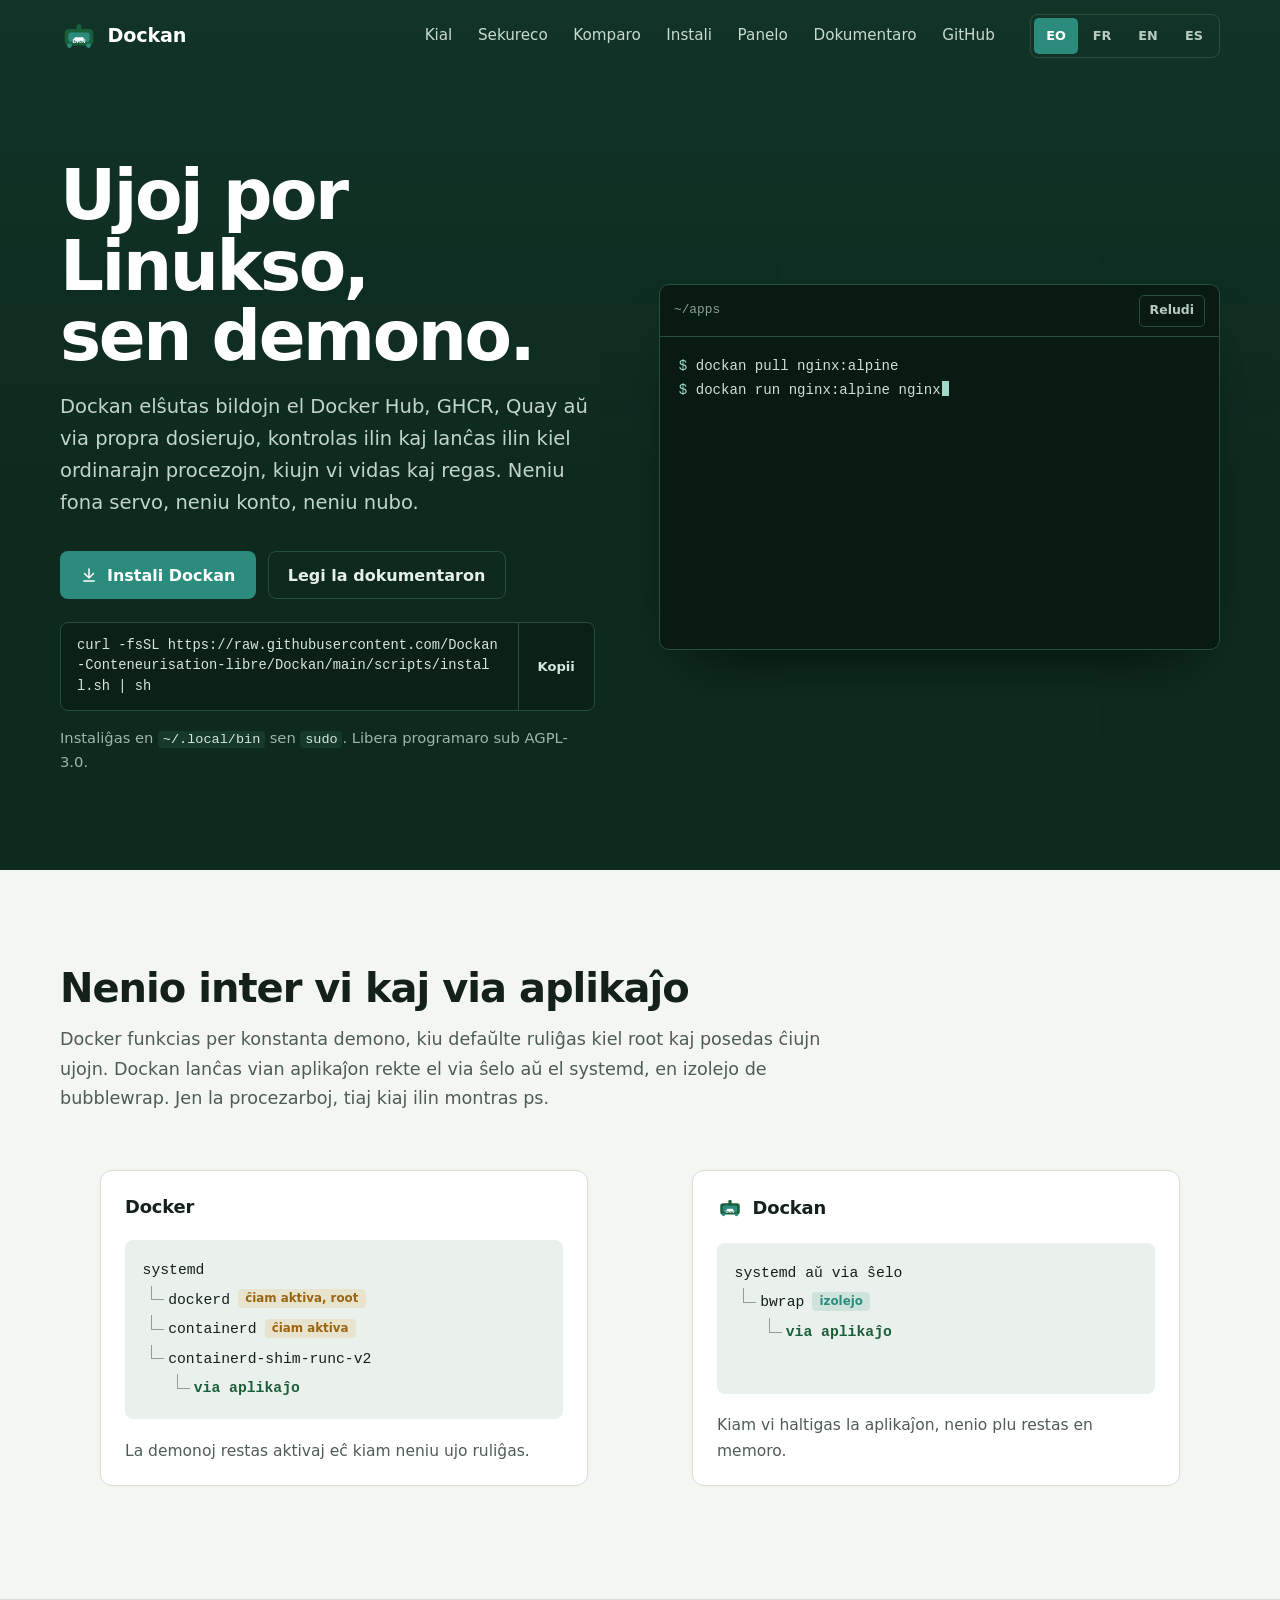
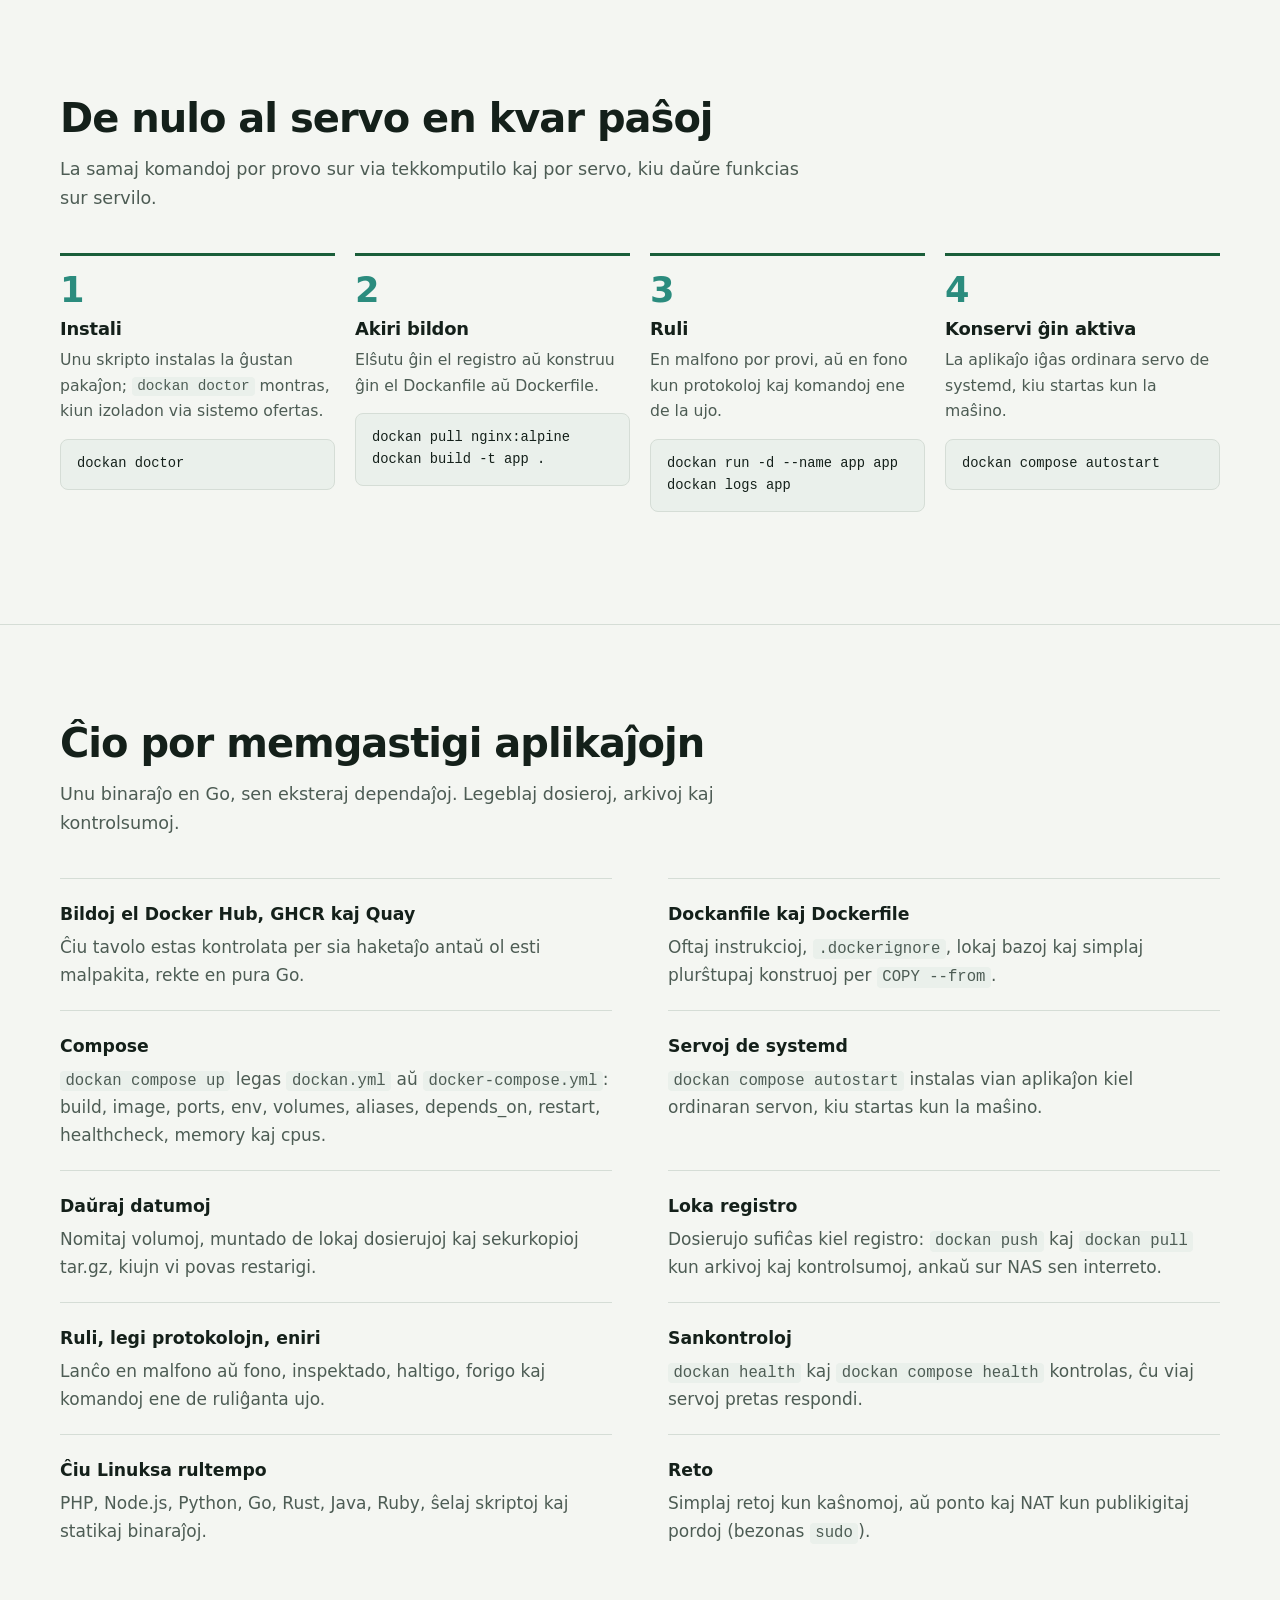
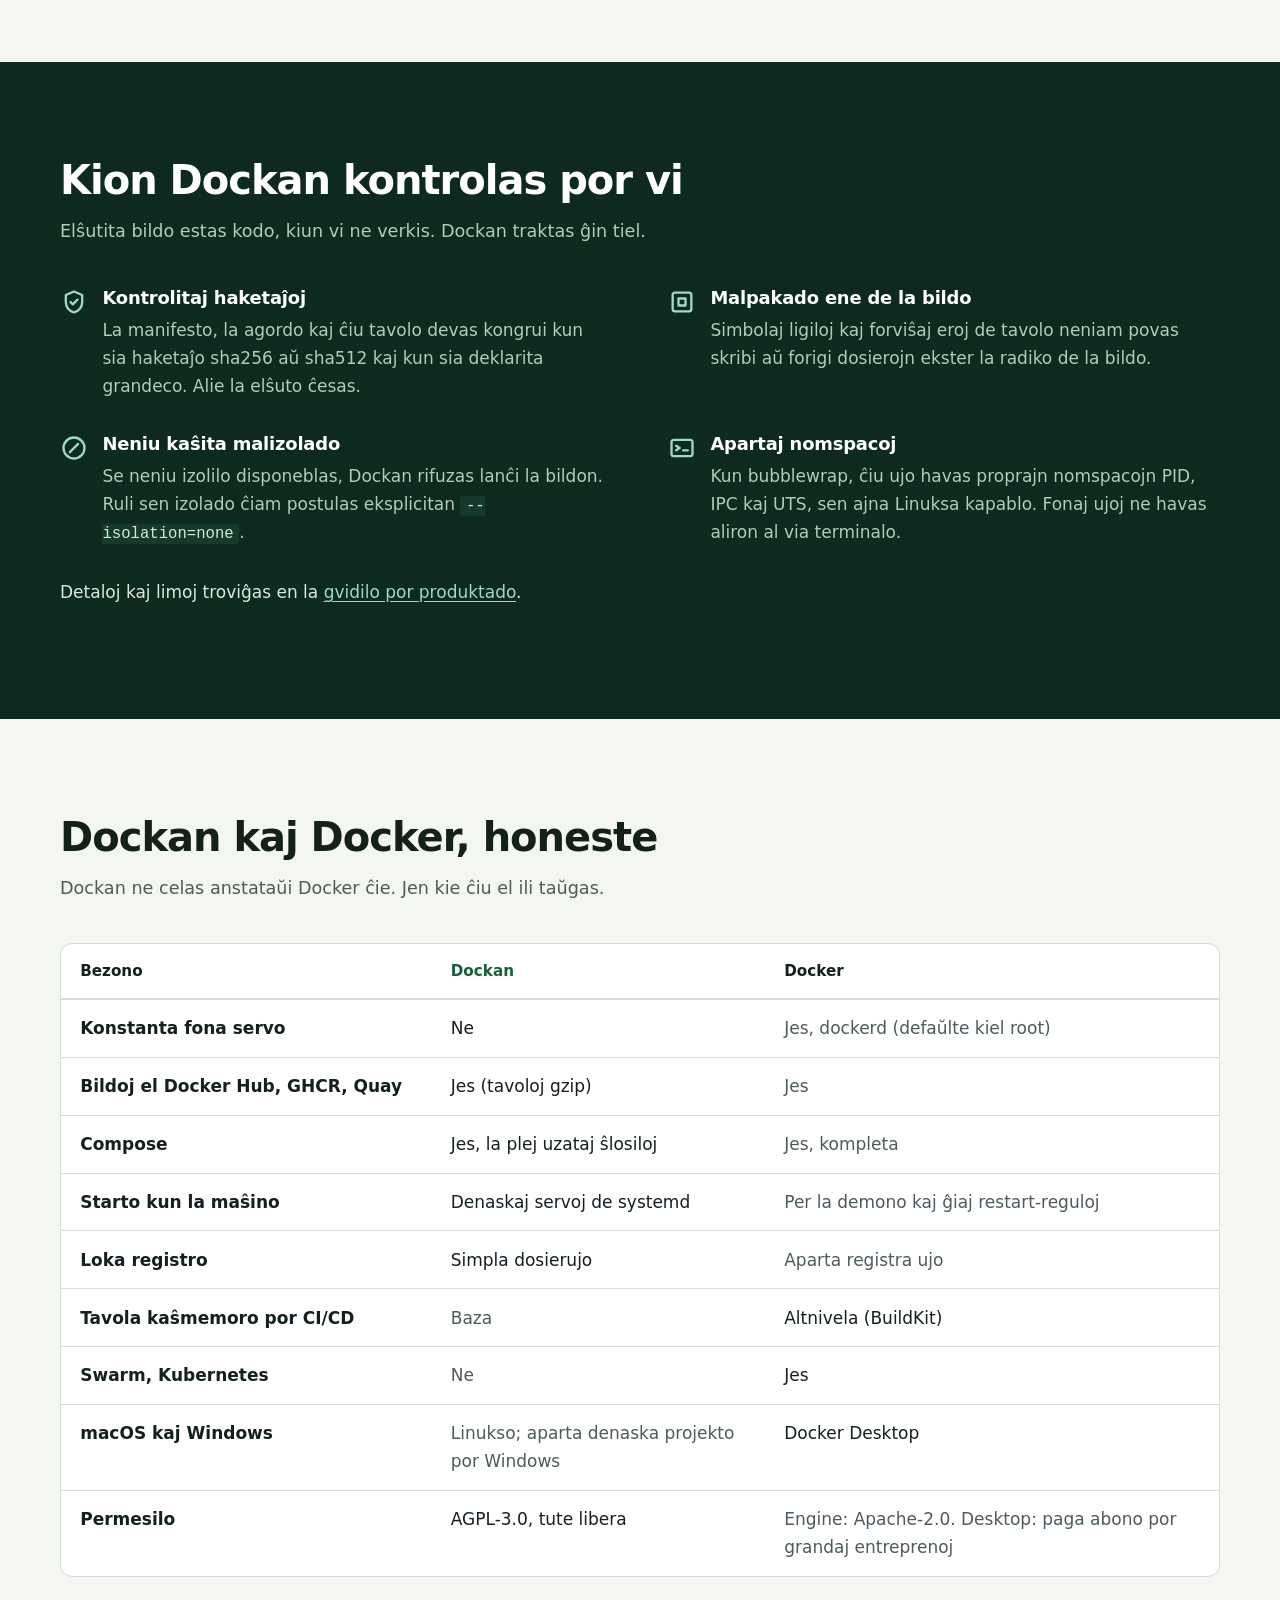
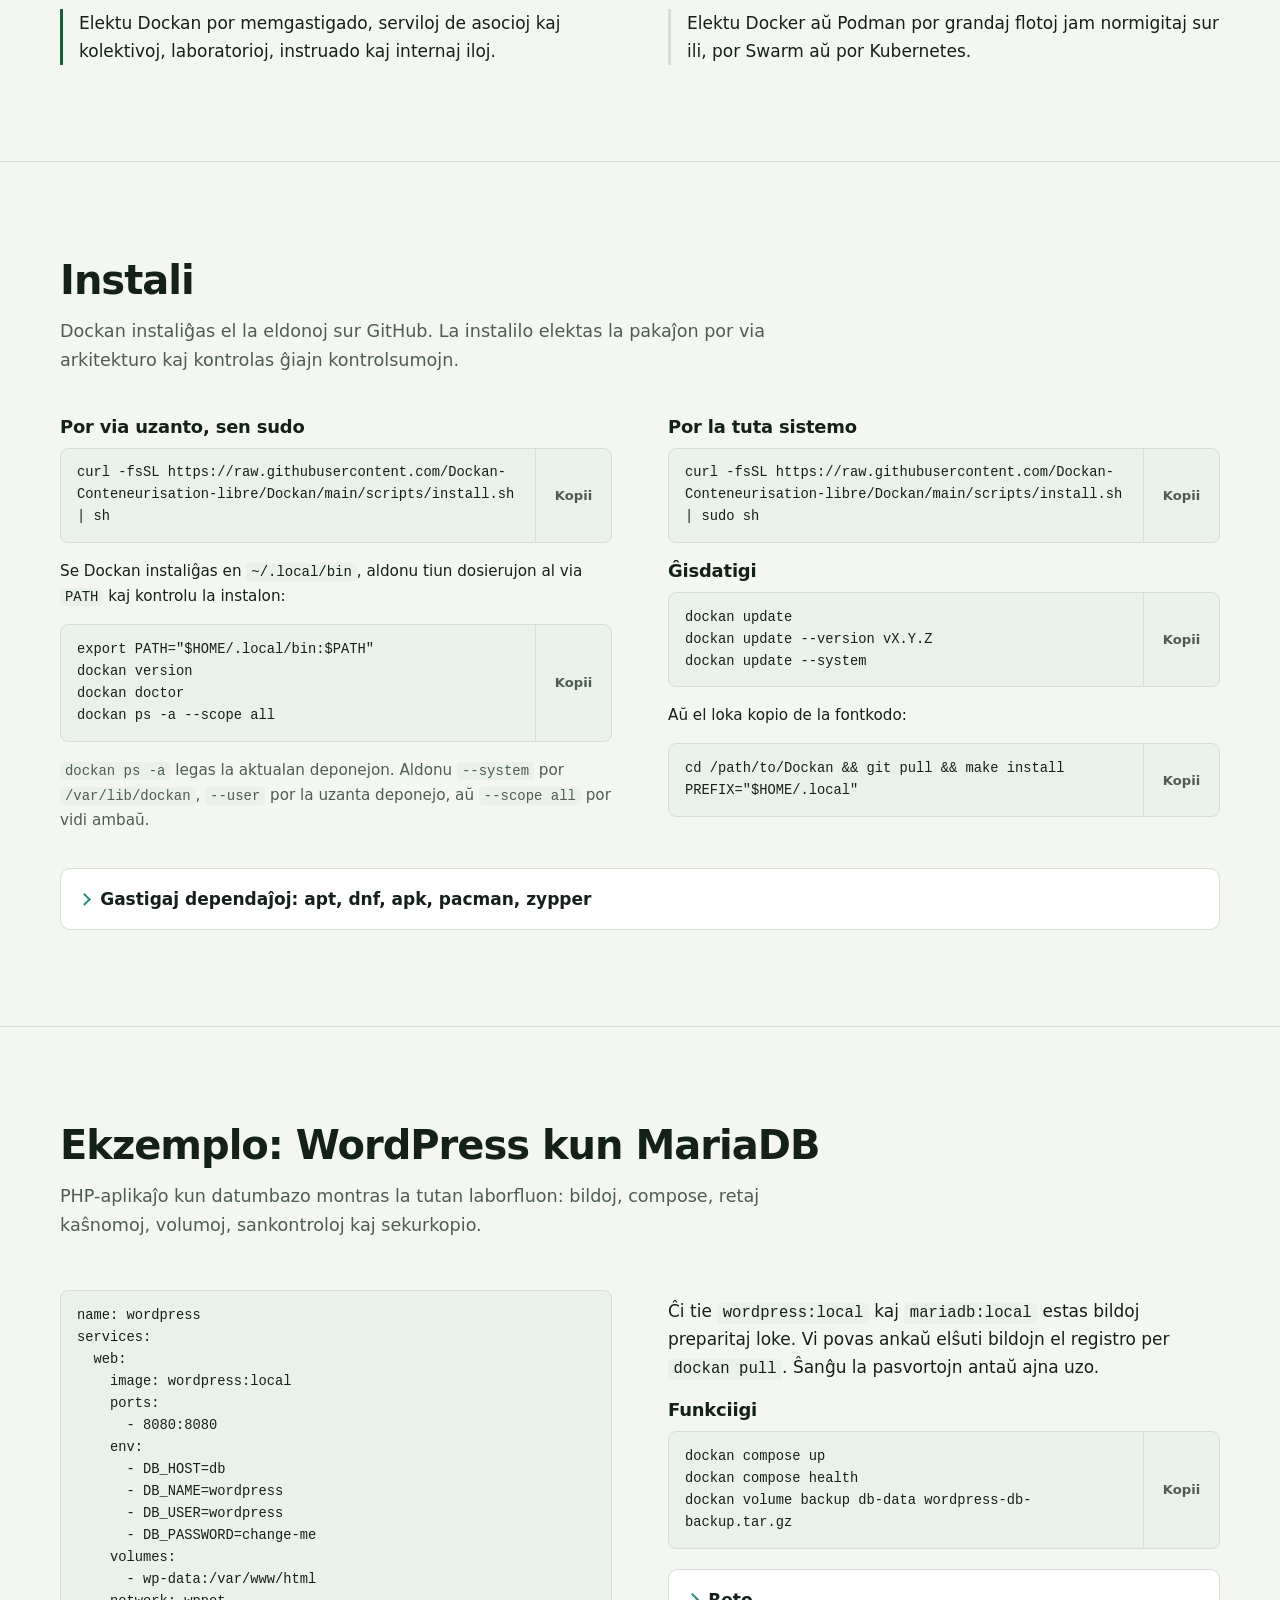
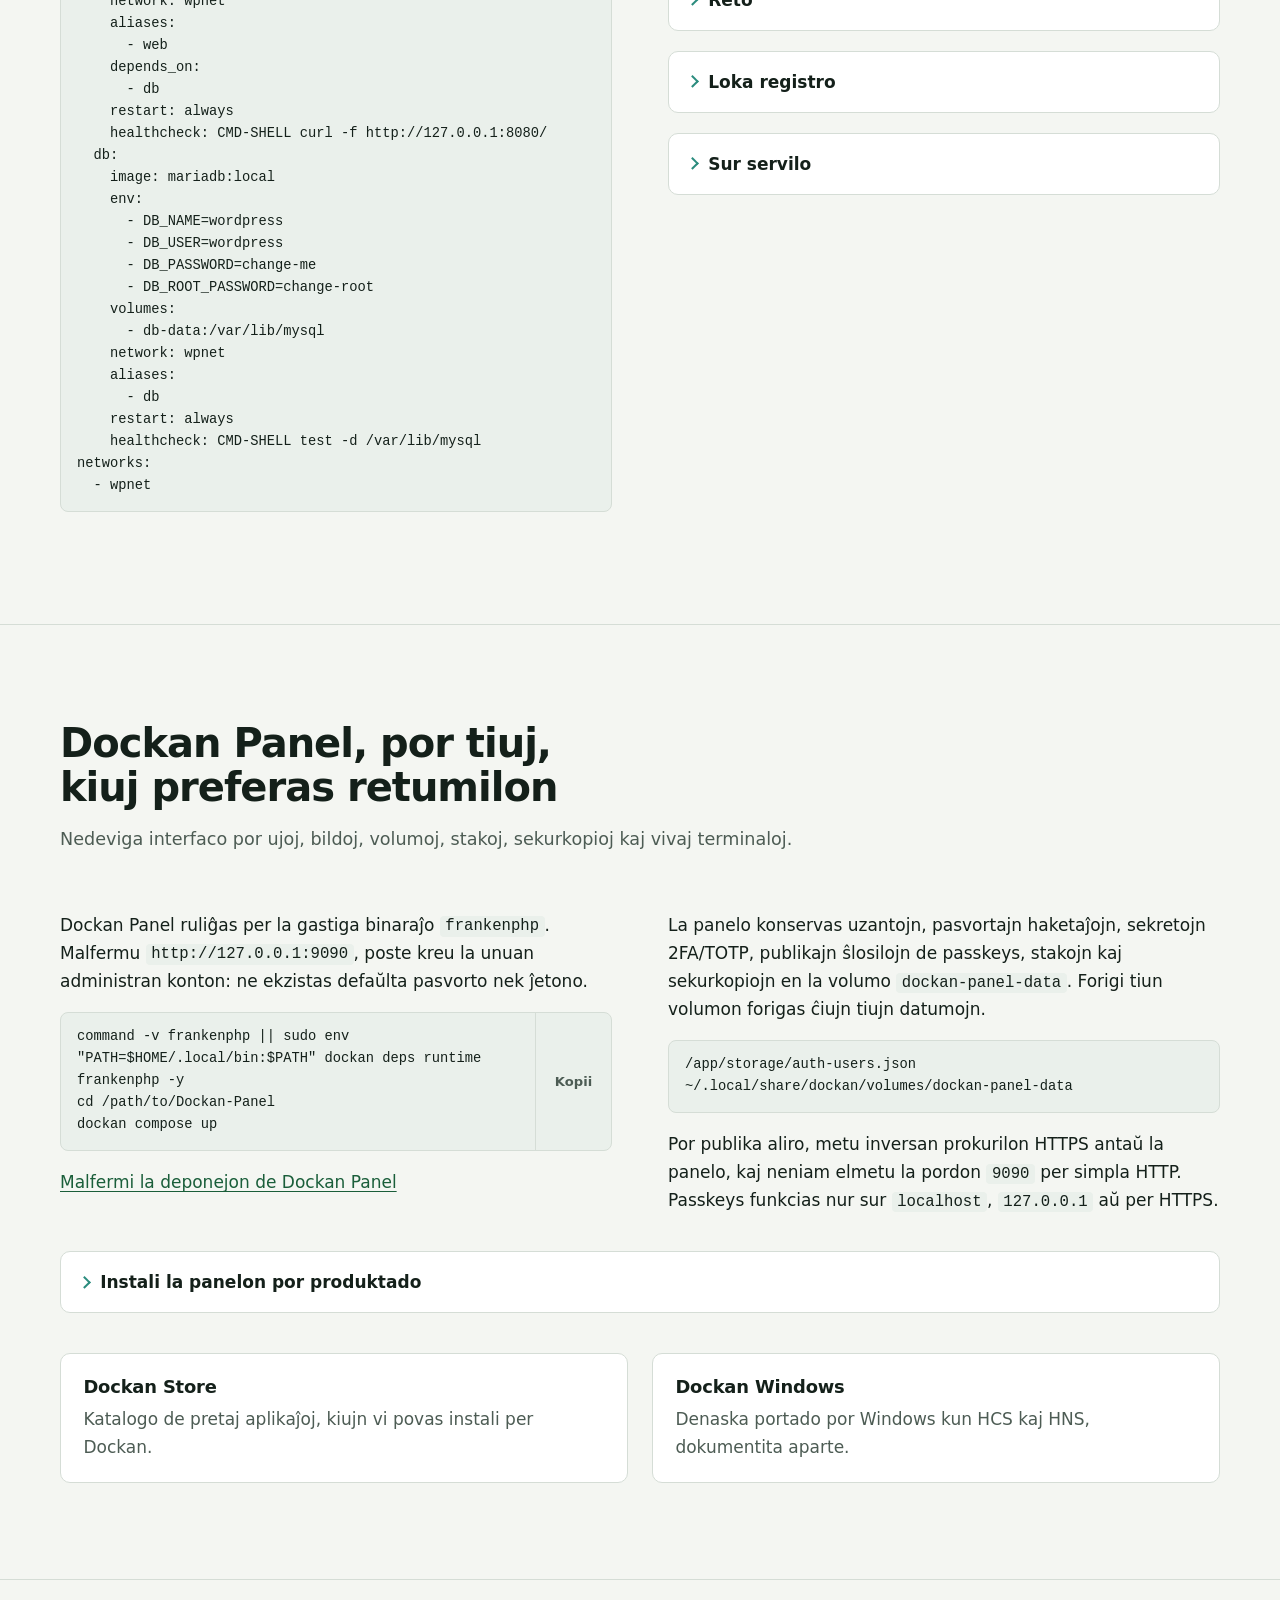
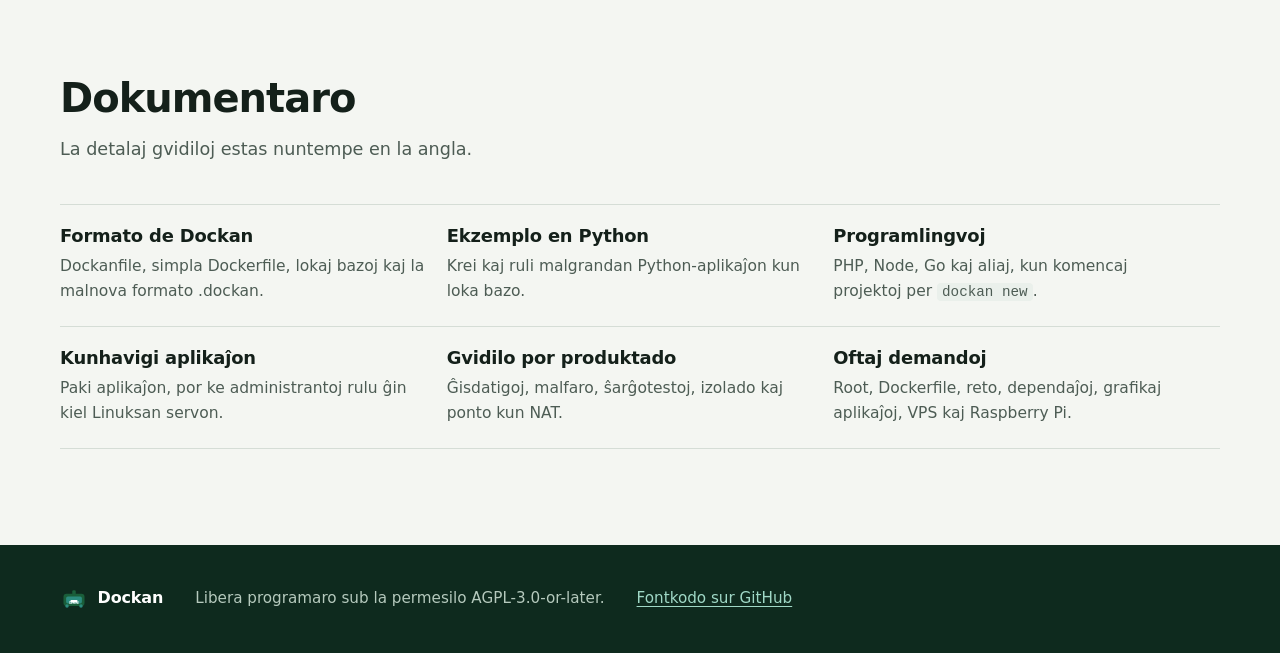
==== commit 9cd6c182: "docs(site): rewrite the landing page in four languages - New landing page built around what makes Do" ====
--- a/docs/index.html
+++ b/docs/index.html
@@ -1,946 +1,992 @@
 <!DOCTYPE html>
-<html lang="en">
+<html lang="eo">
 <head>
   <meta charset="UTF-8">
-  <meta name="viewport" content="width=device-width, initial-scale=1.0">
-  <title>Dockan - A local Docker alternative</title>
-  <meta name="description" content="Dockan is a local Docker alternative for Linux: daemonless, easy to install, app-focused, with volumes, networking, compose, and services.">
+  <meta name="viewport" content="width=device-width, initial-scale=1.0, viewport-fit=cover">
+  <title>Dockan: ujoj por Linukso, sen demono</title>
+  <meta name="description" content="Dockan elŝutas bildojn el Docker Hub, GHCR, Quay aŭ via propra dosierujo, kontrolas ilin kaj lanĉas ilin kiel ordinarajn procezojn. Neniu fona servo, neniu konto, neniu nubo.">
+  <link rel="canonical" href="https://dockan-conteneurisation-libre.github.io/Dockan/">
   <link rel="icon" type="image/svg+xml" href="./dockan-logo.svg">
+  <meta property="og:type" content="website">
+  <meta property="og:title" content="Dockan: ujoj por Linukso, sen demono">
+  <meta property="og:description" content="Elŝutu, kontrolu kaj rulu bildojn el Docker Hub kiel ordinarajn procezojn. Neniu fona servo. Libera programaro AGPL-3.0.">
+  <meta property="og:url" content="https://dockan-conteneurisation-libre.github.io/Dockan/">
+  <meta name="theme-color" content="#0e2a1e">
   <style>
     :root {
-      --bg: #f6f7f4;
-      --panel: #ffffff;
-      --ink: #17201b;
-      --muted: #56635c;
-      --line: #dfe5df;
-      --green: #176b48;
-      --green-dark: #0e4932;
-      --blue: #1d5f89;
-      --amber: #a56110;
-      --code: #eef2ee;
-      --shadow: 0 16px 40px rgba(23, 32, 27, 0.08);
-    }
-
-    * {
-      box-sizing: border-box;
-    }
-
-    html {
-      overflow-x: hidden;
-      scroll-behavior: smooth;
-    }
+      --pine: #0e2a1e;
+      --pine-2: #15392a;
+      --pine-line: #24503c;
+      --leaf: #1a5e3a;
+      --teal: #2b8c7e;
+      --mint: #9fd8c6;
+      --signal: #d99a2b;
+      --paper: #f4f6f2;
+      --surface: #ffffff;
+      --ink: #14201a;
+      --muted: #4d5c54;
+      --line: #d5ddd6;
+      --code-bg: #eaf0eb;
+      --focus: #2b8c7e;
+      --sans: system-ui, -apple-system, "Segoe UI", "Noto Sans", Ubuntu, Cantarell, sans-serif;
+      --mono: ui-monospace, "SFMono-Regular", "Cascadia Mono", "Liberation Mono", Menlo, Consolas, monospace;
+      --measure: 68ch;
+    }
+
+    @media (prefers-color-scheme: dark) {
+      :root {
+        --paper: #0f1713;
+        --surface: #15201a;
+        --ink: #e2ebe5;
+        --muted: #a6b6ad;
+        --line: #2a3a31;
+        --code-bg: #1b2a22;
+        --leaf: #4fb07c;
+        --teal: #5cc2b0;
+      }
+    }
+
+    *, *::before, *::after { box-sizing: border-box; }
+
+    html { -webkit-text-size-adjust: 100%; }
 
     body {
       margin: 0;
-      background: var(--bg);
+      background: var(--paper);
       color: var(--ink);
-      font-family: Inter, ui-sans-serif, system-ui, -apple-system, BlinkMacSystemFont, "Segoe UI", sans-serif;
-      line-height: 1.6;
+      font: 400 1.0625rem/1.65 var(--sans);
       overflow-x: hidden;
-    }
-
-    a {
-      color: var(--green);
-      text-decoration: none;
-    }
-
-    a:hover {
-      text-decoration: underline;
-    }
-
-    img,
-    svg {
-      max-width: 100%;
-      height: auto;
-    }
-
-    header {
-      background: #ffffff;
-      border-bottom: 1px solid var(--line);
+      font-kerning: normal;
+    }
+
+    a { color: var(--leaf); text-underline-offset: 0.18em; }
+    a:hover { color: var(--teal); }
+
+    :focus-visible {
+      outline: 3px solid var(--focus);
+      outline-offset: 3px;
+      border-radius: 4px;
+    }
+
+    code {
+      font: 0.92em/1.4 var(--mono);
+      background: var(--code-bg);
+      padding: 0.08em 0.35em;
+      border-radius: 4px;
+      overflow-wrap: break-word;
+    }
+
+    pre code {
+      background: none;
+      padding: 0;
+      border-radius: 0;
+      font: inherit;
+      overflow-wrap: normal;
+    }
+
+    .skip {
+      position: absolute;
+      left: -9999px;
+    }
+    .skip:focus {
+      left: 1rem;
+      top: 1rem;
+      z-index: 10;
+      background: var(--surface);
+      padding: 0.6rem 0.9rem;
+    }
+
+    .wrap {
+      width: min(1160px, 100% - 2.5rem);
+      margin-inline: auto;
+    }
+
+    /* Masthead: dark pine band holding the header and the hero. Not sticky. */
+    .masthead {
+      background:
+        linear-gradient(180deg, rgba(43, 140, 126, 0.10), transparent 55%),
+        var(--pine);
+      color: #e6efe9;
     }
 
     .topbar {
-      max-width: 1120px;
-      margin: 0 auto;
-      padding: 16px 24px;
       display: flex;
       align-items: center;
-      justify-content: space-between;
-      gap: 16px;
+      gap: 1.5rem;
+      min-height: 72px;
     }
 
     .brand {
+      display: inline-flex;
+      align-items: center;
+      gap: 0.6rem;
+      color: #ffffff;
+      font-weight: 750;
+      font-size: 1.2rem;
+      letter-spacing: -0.01em;
+      text-decoration: none;
+    }
+    .brand img { width: 38px; height: 38px; }
+    .brand:hover { color: #ffffff; }
+
+    .nav {
       display: flex;
+      gap: 0.2rem;
+      margin-left: auto;
       align-items: center;
-      gap: 12px;
-      color: var(--ink);
+    }
+    .nav a {
+      color: #c9d9cf;
+      text-decoration: none;
+      padding: 0.45rem 0.7rem;
+      border-radius: 6px;
+      font-size: 0.95rem;
+    }
+    .nav a:hover { color: #ffffff; background: var(--pine-2); }
+
+    .langs {
+      display: flex;
+      gap: 2px;
+      padding: 3px;
+      border: 1px solid var(--pine-line);
+      border-radius: 8px;
+    }
+    .langs button {
+      font: 600 0.8rem/1 var(--sans);
+      color: #b8cbbf;
+      background: transparent;
+      border: 0;
+      border-radius: 5px;
+      padding: 0.5rem 0.6rem;
+      min-width: 44px;
+      min-height: 36px;
+      cursor: pointer;
+    }
+    .langs button[aria-pressed="true"] { background: var(--teal); color: #ffffff; }
+    .langs button:hover:not([aria-pressed="true"]) { color: #ffffff; background: var(--pine-2); }
+
+    .lang-select, .menu { display: none; }
+
+    .hero {
+      display: grid;
+      grid-template-columns: minmax(0, 1fr) minmax(0, 1.05fr);
+      gap: clamp(2rem, 5vw, 4.5rem);
+      align-items: center;
+      padding: clamp(2.5rem, 7vw, 5.5rem) 0 clamp(3rem, 8vw, 6rem);
+    }
+
+    .hero h1 {
+      margin: 0 0 1.2rem;
+      font-size: clamp(2.5rem, 5.4vw, 4.4rem);
+      line-height: 1.02;
       font-weight: 800;
-      font-size: 1.08rem;
-      min-width: 0;
-    }
-
-    .brand img {
-      width: 40px;
-      height: 40px;
-      flex: 0 0 auto;
-    }
-
-    nav {
-      display: flex;
-      align-items: center;
-      gap: 18px;
-      flex-wrap: wrap;
-      font-size: 0.95rem;
-    }
-
-    nav a {
-      white-space: nowrap;
-    }
-
-    .mobile-nav {
-      display: none;
-      position: relative;
-      width: 100%;
-    }
-
-    .mobile-nav summary {
-      display: flex;
-      align-items: center;
-      justify-content: space-between;
-      min-height: 42px;
-      padding: 9px 12px;
-      border: 1px solid var(--line);
-      border-radius: 8px;
-      color: var(--green-dark);
-      cursor: pointer;
-      font-weight: 800;
-      list-style: none;
-      user-select: none;
-    }
-
-    .mobile-nav summary::-webkit-details-marker {
-      display: none;
-    }
-
-    .mobile-nav summary::after {
-      content: "";
-      width: 10px;
-      height: 10px;
-      border-right: 2px solid currentColor;
-      border-bottom: 2px solid currentColor;
-      transform: rotate(45deg) translateY(-2px);
-    }
-
-    .mobile-nav[open] summary::after {
-      transform: rotate(225deg) translateY(-2px);
-    }
-
-    .mobile-nav-links {
-      display: grid;
-      grid-template-columns: repeat(2, minmax(0, 1fr));
-      gap: 8px;
-      margin-top: 8px;
-      padding: 10px;
-      border: 1px solid var(--line);
-      border-radius: 8px;
-      background: #fff;
-      box-shadow: var(--shadow);
-    }
-
-    .mobile-nav-links a {
-      display: flex;
-      align-items: center;
-      min-height: 42px;
-      padding: 8px 10px;
-      border-radius: 8px;
-      color: var(--ink);
-      font-weight: 700;
-      overflow-wrap: anywhere;
-    }
-
-    .mobile-nav-links a:hover {
-      background: #eef6f1;
-      text-decoration: none;
-    }
-
-    .hero {
-      max-width: 1120px;
-      margin: 0 auto;
-      padding: 64px 24px 40px;
-      display: grid;
-      grid-template-columns: minmax(0, 1.1fr) minmax(280px, 0.9fr);
-      gap: 40px;
-      align-items: center;
-    }
-
-    .hero h1 {
-      margin: 0 0 16px;
-      font-size: clamp(2.2rem, 5vw, 4.6rem);
-      line-height: 1;
-      letter-spacing: 0;
-    }
-
-    .hero p {
-      margin: 0 0 24px;
-      color: var(--muted);
-      font-size: 1.16rem;
-      max-width: 760px;
+      letter-spacing: -0.035em;
+      color: #ffffff;
+      text-wrap: balance;
+    }
+
+    .hero p.lead {
+      margin: 0 0 2rem;
+      max-width: 34em;
+      font-size: clamp(1.06rem, 1.6vw, 1.22rem);
+      color: #c3d4ca;
     }
 
     .actions {
       display: flex;
       flex-wrap: wrap;
-      gap: 12px;
-      margin: 28px 0;
-      min-width: 0;
-    }
-
-    .button {
+      gap: 0.75rem;
+      align-items: center;
+    }
+
+    .btn {
       display: inline-flex;
       align-items: center;
-      justify-content: center;
+      gap: 0.55rem;
+      min-height: 48px;
+      padding: 0.75rem 1.2rem;
+      border-radius: 8px;
+      font: 650 1rem/1.2 var(--sans);
+      text-decoration: none;
+      cursor: pointer;
+      border: 1px solid transparent;
+    }
+    .btn-primary { background: var(--teal); color: #ffffff; }
+    .btn-primary:hover { background: #33a091; color: #ffffff; }
+    .btn-ghost { border-color: var(--pine-line); color: #e6efe9; background: transparent; }
+    .btn-ghost:hover { background: var(--pine-2); color: #ffffff; }
+    .btn svg { width: 18px; height: 18px; flex: none; }
+
+    .install-line {
+      display: flex;
+      align-items: stretch;
+      margin-top: 1.4rem;
+      max-width: 36rem;
+      border: 1px solid var(--pine-line);
+      border-radius: 8px;
+      background: rgba(0, 0, 0, 0.22);
+    }
+    .install-line pre {
+      margin: 0;
+      flex: 1;
+      min-width: 0;
+      padding: 0.8rem 1rem;
+      font: 0.86rem/1.5 var(--mono);
+      color: #d7e6dd;
+      white-space: pre-wrap;
+      word-break: break-all;
+    }
+    .install-line .copy {
+      border-left: 1px solid var(--pine-line);
+      border-radius: 0 8px 8px 0;
+      color: #d7e6dd;
+    }
+
+    .hero .note {
+      margin: 0.9rem 0 0;
+      font-size: 0.92rem;
+      color: #9fb5a8;
+    }
+    .hero .note code { background: var(--pine-2); color: #d7e6dd; }
+
+    /* The terminal replays a real session once on load. */
+    .term {
+      border: 1px solid var(--pine-line);
+      border-radius: 10px;
+      background: #081a12;
+      box-shadow: 0 30px 60px -30px rgba(0, 0, 0, 0.7);
+      overflow: hidden;
+    }
+    .term-bar {
+      display: flex;
+      align-items: center;
+      gap: 0.5rem;
+      padding: 0.6rem 0.9rem;
+      border-bottom: 1px solid var(--pine-line);
+      color: #87a294;
+      font: 0.8rem/1 var(--mono);
+    }
+    .term-bar span { flex: 1; }
+    .replay {
+      font: 600 0.78rem/1 var(--sans);
+      color: #b8cbbf;
+      background: transparent;
+      border: 1px solid var(--pine-line);
+      border-radius: 5px;
+      padding: 0.4rem 0.6rem;
+      min-height: 32px;
+      cursor: pointer;
+    }
+    .replay:hover { color: #ffffff; }
+    .term pre {
+      margin: 0;
+      padding: 1.1rem 1.2rem 1.3rem;
+      min-height: 19.5rem;
+      font: 0.88rem/1.7 var(--mono);
+      color: #cfe0d6;
+      white-space: pre-wrap;
+      overflow-wrap: anywhere;
+    }
+    .term .l { display: block; }
+    .term .c::before { content: "$ "; color: var(--mint); }
+    .term .o { color: #8aa598; }
+    .term .ok { color: var(--mint); }
+    .term .hidden { visibility: hidden; }
+    .term .caret::after {
+      content: "";
+      display: inline-block;
+      width: 0.55em;
+      height: 1.05em;
+      margin-left: 1px;
+      vertical-align: -0.15em;
+      background: var(--mint);
+      animation: blink 1s steps(1) infinite;
+    }
+    @keyframes blink { 50% { opacity: 0; } }
+
+    /* Sections */
+    section { padding: clamp(3.5rem, 8vw, 6rem) 0; }
+    section + section { border-top: 1px solid var(--line); }
+
+    h2 {
+      margin: 0 0 0.9rem;
+      font-size: clamp(1.75rem, 3.2vw, 2.5rem);
+      line-height: 1.12;
+      font-weight: 780;
+      letter-spacing: -0.025em;
+      text-wrap: balance;
+      max-width: 22em;
+    }
+    h3 {
+      margin: 0 0 0.4rem;
+      font-size: 1.12rem;
+      line-height: 1.3;
+      font-weight: 700;
+      letter-spacing: -0.01em;
+    }
+    .section-lead {
+      margin: 0 0 2.5rem;
+      max-width: var(--measure);
+      color: var(--muted);
+      font-size: 1.1rem;
+    }
+    p { max-width: var(--measure); }
+
+    /* Signature: real process trees */
+    .trees {
+      display: grid;
+      grid-template-columns: repeat(2, minmax(0, 1fr));
+      gap: 1.5rem;
+    }
+    .tree {
+      border: 1px solid var(--line);
+      border-radius: 12px;
+      background: var(--surface);
+      padding: 1.5rem 1.5rem 1.3rem;
+      display: flex;
+      flex-direction: column;
+    }
+    .tree h3 { display: flex; align-items: center; gap: 0.6rem; }
+    .tree h3 img { width: 26px; height: 26px; }
+    .ps {
+      margin: 1rem 0 1.2rem;
+      padding: 1rem 1.1rem;
+      background: var(--code-bg);
+      border-radius: 8px;
+      font: 0.92rem/2 var(--mono);
+      list-style: none;
+      flex: 1;
+    }
+    .ps ul { list-style: none; margin: 0; padding-left: 1.6rem; }
+    .ps li { position: relative; }
+    .ps ul > li::before {
+      content: "";
+      position: absolute;
+      left: -1.05rem;
+      top: 0;
+      width: 0.8rem;
+      height: 1em;
+      border-left: 1.5px solid var(--muted);
+      border-bottom: 1.5px solid var(--muted);
+      opacity: 0.55;
+    }
+    .proc { color: var(--ink); }
+    .proc.app { color: var(--leaf); font-weight: 700; }
+    .tag {
+      display: inline-block;
+      margin-left: 0.5rem;
+      padding: 0 0.45rem;
+      border-radius: 4px;
+      font: 600 0.74rem/1.6 var(--sans);
+      vertical-align: 0.1em;
+      white-space: nowrap;
+    }
+    .tag.always { background: rgba(217, 154, 43, 0.16); color: #9a6410; }
+    .tag.sandbox { background: rgba(43, 140, 126, 0.14); color: var(--teal); }
+    @media (prefers-color-scheme: dark) {
+      .tag.always { color: var(--signal); }
+    }
+    .tree figcaption, .tree .caption { margin: 0; color: var(--muted); font-size: 0.97rem; }
+
+    /* Steps: a real sequence, so it is numbered */
+    .steps {
+      display: grid;
+      grid-template-columns: repeat(4, minmax(0, 1fr));
+      gap: 1.25rem;
+      counter-reset: step;
+      list-style: none;
+      padding: 0;
+      margin: 0;
+    }
+    .steps li {
+      counter-increment: step;
+      border-top: 3px solid var(--leaf);
+      padding-top: 1rem;
+      min-width: 0;
+    }
+    .steps li::before {
+      content: counter(step);
+      display: block;
+      font: 800 2.2rem/1 var(--sans);
+      color: var(--teal);
+      margin-bottom: 0.6rem;
+      letter-spacing: -0.04em;
+    }
+    .steps p { color: var(--muted); font-size: 0.98rem; margin: 0 0 0.9rem; }
+    .steps .code pre { white-space: pre-wrap; overflow-wrap: anywhere; }
+
+    /* Code blocks with copy */
+    .code {
+      position: relative;
+      display: flex;
+      align-items: flex-start;
+      border: 1px solid var(--line);
+      border-radius: 8px;
+      background: var(--code-bg);
+      margin: 0.6rem 0 1rem;
+      max-width: 100%;
+    }
+    .code pre {
+      margin: 0;
+      flex: 1;
+      min-width: 0;
+      padding: 0.85rem 1rem;
+      font: 0.86rem/1.6 var(--mono);
+      white-space: pre-wrap;
+      overflow-wrap: anywhere;
+    }
+    .copy {
+      flex: none;
+      align-self: stretch;
+      min-width: 76px;
       min-height: 44px;
-      padding: 10px 16px;
-      border-radius: 8px;
-      border: 1px solid var(--green);
-      background: var(--green);
-      color: #fff;
-      font-weight: 700;
-      text-decoration: none;
-      text-align: center;
-    }
-
-    .button.secondary {
-      background: #fff;
-      color: var(--green-dark);
-      border-color: var(--line);
-    }
-
-    .terminal {
-      background: #101812;
-      color: #eaf6ef;
-      border-radius: 8px;
-      box-shadow: var(--shadow);
-      overflow: hidden;
-      border: 1px solid #24342a;
-      min-width: 0;
-    }
-
-    .terminal-title {
+      padding: 0 0.8rem;
+      border: 0;
+      border-left: 1px solid var(--line);
+      border-radius: 0 8px 8px 0;
+      background: transparent;
+      color: var(--muted);
+      font: 600 0.82rem/1 var(--sans);
+      cursor: pointer;
+    }
+    .copy:hover { color: var(--ink); }
+    .copy[data-state="done"] { color: var(--teal); }
+
+    /* Features: a definition grid with hairlines, not a card kit */
+    .features {
+      display: grid;
+      grid-template-columns: repeat(2, minmax(0, 1fr));
+      column-gap: 3.5rem;
+      margin: 0;
+    }
+    .features div {
+      padding: 1.3rem 0;
+      border-top: 1px solid var(--line);
+    }
+    .features dt { font-weight: 700; font-size: 1.08rem; margin-bottom: 0.3rem; }
+    .features dd { margin: 0; color: var(--muted); }
+
+    /* Security: what Dockan checks, on a pine band */
+    .band {
+      background: var(--pine);
+      color: #dbe7e0;
+      border-top: 0;
+    }
+    section.band + section { border-top: 0; }
+    .band h2 { color: #ffffff; }
+    .band .section-lead { color: #b5c9bd; }
+    .band a { color: var(--mint); }
+    .checks {
+      display: grid;
+      grid-template-columns: repeat(2, minmax(0, 1fr));
+      gap: 2rem 3.5rem;
+      list-style: none;
+      padding: 0;
+      margin: 0 0 2rem;
+    }
+    .checks li { display: grid; grid-template-columns: 28px 1fr; gap: 0.9rem; }
+    .checks svg { width: 28px; height: 28px; color: var(--mint); margin-top: 2px; }
+    .checks h3 { color: #ffffff; }
+    .checks p { margin: 0; color: #b5c9bd; }
+    .band code { background: var(--pine-2); color: #d7e6dd; }
+
+    /* Comparison table */
+    .table-wrap {
+      overflow-x: auto;
+      border: 1px solid var(--line);
+      border-radius: 12px;
+      background: var(--surface);
+    }
+    table { width: 100%; border-collapse: collapse; min-width: 620px; }
+    th, td { text-align: left; padding: 0.9rem 1.2rem; vertical-align: top; }
+    thead th {
+      font-size: 0.95rem;
+      border-bottom: 2px solid var(--line);
+    }
+    thead th:nth-child(2) { color: var(--leaf); }
+    tbody th { font-weight: 600; width: 32%; }
+    tbody tr + tr > * { border-top: 1px solid var(--line); }
+    td { color: var(--muted); }
+    td.yes { color: var(--ink); }
+    .choose {
+      display: grid;
+      grid-template-columns: repeat(2, minmax(0, 1fr));
+      gap: 1.5rem 3.5rem;
+      margin-top: 2rem;
+    }
+    .choose p { margin: 0; padding-left: 1rem; border-left: 3px solid var(--line); }
+    .choose p:first-child { border-left-color: var(--leaf); }
+
+    /* Install */
+    .cols {
+      display: grid;
+      grid-template-columns: repeat(2, minmax(0, 1fr));
+      gap: 2rem 3.5rem;
+    }
+    .cols > * { min-width: 0; }
+    .muted { color: var(--muted); }
+    .small { font-size: 0.95rem; }
+
+    details.more {
+      border: 1px solid var(--line);
+      border-radius: 10px;
+      background: var(--surface);
+      margin-top: 1.25rem;
+    }
+    details.more > summary {
+      cursor: pointer;
+      padding: 1rem 1.2rem;
+      font-weight: 650;
+      list-style: none;
       display: flex;
-      gap: 7px;
-      padding: 12px 14px;
-      background: #18251c;
-      border-bottom: 1px solid #24342a;
-    }
-
-    .dot {
-      width: 10px;
-      height: 10px;
-      border-radius: 50%;
-      background: #d66a4d;
-    }
-
-    .dot:nth-child(2) {
-      background: #d9a441;
-    }
-
-    .dot:nth-child(3) {
-      background: #48a86b;
-    }
-
-    pre {
-      margin: 0;
-      padding: 18px;
-      overflow-x: auto;
-      max-width: 100%;
-      font-size: 0.94rem;
-      -webkit-overflow-scrolling: touch;
-    }
-
-    code {
-      font-family: "SFMono-Regular", Consolas, "Liberation Mono", monospace;
-      overflow-wrap: anywhere;
-    }
-
-    main {
-      max-width: 1120px;
-      margin: 0 auto;
-      padding: 24px;
-    }
-
-    section {
-      padding: 34px 0;
-      border-top: 1px solid var(--line);
-    }
-
-    h2 {
-      margin: 0 0 16px;
-      font-size: 1.8rem;
-      line-height: 1.2;
-      letter-spacing: 0;
-    }
-
-    h3 {
-      margin: 0 0 8px;
-      font-size: 1.05rem;
-    }
-
-    .lead {
-      color: var(--muted);
-      max-width: 780px;
-      margin: 0 0 22px;
-    }
-
-    .grid {
+      align-items: center;
+      gap: 0.7rem;
+      min-height: 52px;
+    }
+    details.more > summary::-webkit-details-marker { display: none; }
+    details.more > summary::before {
+      content: "";
+      width: 0.55rem;
+      height: 0.55rem;
+      border-right: 2px solid var(--teal);
+      border-bottom: 2px solid var(--teal);
+      transform: rotate(-45deg);
+      transition: transform 0.15s ease;
+      flex: none;
+    }
+    details.more[open] > summary::before { transform: rotate(45deg); }
+    details.more > .inner { padding: 0 1.2rem 1.2rem; }
+    .inner ul { padding-left: 1.2rem; margin: 0.4rem 0 1rem; }
+    .inner li { margin: 0.25rem 0; }
+
+    /* Ecosystem and docs: link rows */
+    .links {
       display: grid;
       grid-template-columns: repeat(3, minmax(0, 1fr));
-      gap: 14px;
-    }
-
-    .card {
-      background: var(--panel);
+      gap: 0;
+      border-top: 1px solid var(--line);
+    }
+    .links a {
+      display: block;
+      padding: 1.2rem 1.4rem 1.3rem 0;
+      border-bottom: 1px solid var(--line);
+      color: var(--ink);
+      text-decoration: none;
+      min-width: 0;
+    }
+    .links a:hover h3 { color: var(--leaf); text-decoration: underline; text-underline-offset: 0.18em; }
+    .links p { margin: 0; color: var(--muted); font-size: 0.97rem; }
+    .eco {
+      display: grid;
+      grid-template-columns: repeat(2, minmax(0, 1fr));
+      gap: 1.5rem;
+      margin-top: 2.5rem;
+    }
+    .eco a {
+      display: block;
+      padding: 1.3rem 1.4rem;
       border: 1px solid var(--line);
-      border-radius: 8px;
-      padding: 18px;
-      min-height: 150px;
-      min-width: 0;
-    }
-
-    a.card {
-      display: block;
-      color: inherit;
+      border-radius: 10px;
+      background: var(--surface);
       text-decoration: none;
-    }
-
-    a.card:hover {
-      border-color: var(--green);
-      text-decoration: none;
-    }
-
-    .card p {
-      margin: 0;
-      color: var(--muted);
-      overflow-wrap: anywhere;
-    }
-
-    .badge {
-      display: inline-flex;
-      align-items: center;
-      min-height: 28px;
-      padding: 4px 10px;
-      border-radius: 8px;
-      background: #eef6f1;
-      color: var(--green-dark);
-      font-weight: 700;
-      font-size: 0.86rem;
-      margin-bottom: 12px;
-    }
-
-    .badge.blue {
-      background: #edf5fa;
-      color: var(--blue);
-    }
-
-    .badge.amber {
-      background: #fff4e4;
-      color: var(--amber);
-    }
-
-    .code-block {
-      background: var(--code);
-      border: 1px solid var(--line);
-      border-radius: 8px;
-      margin: 12px 0 0;
-      overflow: hidden;
-      max-width: 100%;
-      min-width: 0;
-    }
-
-    .code-block pre {
-      padding: 18px;
-    }
-
-    .code-actions {
-      display: flex;
-      justify-content: flex-end;
-      align-items: center;
-      min-height: 46px;
-      padding: 8px;
-      border-bottom: 1px solid var(--line);
-      background: rgba(255, 255, 255, 0.72);
-      gap: 8px;
-    }
-
-    .copy-button {
-      display: inline-flex;
-      align-items: center;
-      justify-content: center;
-      min-height: 34px;
-      min-width: 82px;
-      padding: 7px 10px;
-      border: 1px solid var(--line);
-      border-radius: 8px;
-      background: #ffffff;
-      color: var(--green-dark);
-      cursor: pointer;
-      font: inherit;
-      font-size: 0.86rem;
-      font-weight: 800;
-    }
-
-    .copy-button:hover {
-      border-color: var(--green);
-    }
-
-    .terminal .copy-button {
-      border-color: #34513d;
-      background: #eaf6ef;
-    }
-
-    .terminal .code-actions {
-      border-bottom-color: #24342a;
-      background: #18251c;
-    }
-
-    .terminal .code-block {
-      margin: 0;
-      background: transparent;
-      border: 0;
-      border-radius: 0;
-    }
-
-    .split {
-      display: grid;
-      grid-template-columns: minmax(0, 1fr) minmax(0, 1fr);
-      gap: 18px;
-      min-width: 0;
-    }
-
-    ul {
-      margin: 0;
-      padding-left: 20px;
-    }
-
-    li {
-      margin: 6px 0;
-      overflow-wrap: anywhere;
-    }
+      color: var(--ink);
+    }
+    .eco a:hover { border-color: var(--teal); }
+    .eco p { margin: 0; color: var(--muted); }
 
     footer {
-      max-width: 1120px;
-      margin: 0 auto;
-      padding: 28px 24px 46px;
-      color: var(--muted);
-      border-top: 1px solid var(--line);
-    }
-
-    @media (max-width: 820px) {
-      .hero,
-      .split,
-      .grid {
-        grid-template-columns: 1fr;
+      background: var(--pine);
+      color: #b5c9bd;
+      padding: 2.5rem 0 calc(2.5rem + env(safe-area-inset-bottom));
+      font-size: 0.95rem;
+    }
+    footer .wrap { display: flex; flex-wrap: wrap; gap: 1rem 2rem; align-items: center; }
+    footer a { color: var(--mint); }
+    footer .brand { font-size: 1rem; }
+    footer .brand img { width: 28px; height: 28px; }
+
+    @media (max-width: 1020px) {
+      .hero { grid-template-columns: 1fr; }
+      .steps { grid-template-columns: repeat(2, minmax(0, 1fr)); row-gap: 2rem; }
+      .nav a.opt { display: none; }
+    }
+
+    @media (max-width: 760px) {
+      .trees, .features, .checks, .choose, .cols, .eco { grid-template-columns: 1fr; }
+      .links { grid-template-columns: 1fr; }
+      .features { column-gap: 0; }
+    }
+
+    @media (max-width: 640px) {
+      .wrap { width: min(1160px, 100% - 1.5rem); }
+      .topbar { gap: 0.6rem; min-height: 64px; }
+      .nav, .langs { display: none; }
+      .lang-select {
+        display: block;
+        margin-left: auto;
+        font: 600 16px/1 var(--sans);
+        color: #e6efe9;
+        background: var(--pine-2);
+        border: 1px solid var(--pine-line);
+        border-radius: 6px;
+        min-height: 44px;
+        padding: 0 0.5rem;
       }
-
-      .hero {
-        padding-top: 42px;
+      .menu { display: block; position: relative; }
+      .menu > summary {
+        list-style: none;
+        cursor: pointer;
+        min-height: 44px;
+        min-width: 44px;
+        display: grid;
+        place-items: center;
+        border: 1px solid var(--pine-line);
+        border-radius: 6px;
+        color: #e6efe9;
       }
-
-      .topbar {
-        align-items: flex-start;
-        flex-direction: column;
+      .menu > summary::-webkit-details-marker { display: none; }
+      .menu > summary svg { width: 22px; height: 22px; }
+      .menu-links {
+        position: absolute;
+        right: 0;
+        top: calc(100% + 8px);
+        z-index: 5;
+        display: grid;
+        min-width: 13rem;
+        padding: 0.4rem;
+        background: var(--pine-2);
+        border: 1px solid var(--pine-line);
+        border-radius: 8px;
       }
-    }
-
-    @media (max-width: 720px) {
-      .topbar {
-        padding: 12px 16px;
-        gap: 10px;
+      .menu-links a {
+        color: #e6efe9;
+        text-decoration: none;
+        padding: 0.7rem 0.8rem;
+        border-radius: 6px;
+        min-height: 44px;
       }
-
-      .desktop-nav {
-        display: none;
-      }
-
-      .mobile-nav {
-        display: block;
-      }
-
-      .hero {
-        padding: 34px 16px 26px;
-        gap: 22px;
-      }
-
-      .hero h1 {
-        font-size: clamp(2rem, 14vw, 3.3rem);
-      }
-
-      .hero p {
-        font-size: 1rem;
-      }
-
-      main {
-        padding: 16px;
-      }
-
-      section {
-        padding: 26px 0;
-      }
-
-      h2 {
-        font-size: 1.45rem;
-      }
-
-      .actions {
-        display: grid;
-        grid-template-columns: 1fr;
-      }
-
-      .button {
-        width: 100%;
-      }
-
-      .card {
-        padding: 15px;
-      }
-
-      pre {
-        padding: 14px;
-        font-size: 0.84rem;
-      }
-
-      .code-block pre {
-        padding: 14px;
-      }
-
-      .copy-button {
-        min-width: 74px;
-      }
-
-      footer {
-        padding: 24px 16px 36px;
-      }
-    }
-
-    @media (max-width: 440px) {
-      .brand {
-        font-size: 1rem;
-      }
-
-      .brand img {
-        width: 34px;
-        height: 34px;
-      }
-
-      .mobile-nav-links {
-        grid-template-columns: 1fr;
-      }
-
-      .terminal-title {
-        padding: 10px 12px;
-      }
-
-      .dot {
-        width: 9px;
-        height: 9px;
-      }
-
-      .card {
-        padding: 14px;
-      }
-
-      .badge {
-        max-width: 100%;
-        overflow-wrap: anywhere;
-      }
+      .menu-links a:hover { background: var(--pine); }
+      .steps { grid-template-columns: 1fr; }
+      .term pre { min-height: 0; font-size: 0.82rem; }
+      .tree { padding: 1.1rem 1rem 1rem; }
+      .ps { padding: 0.8rem 0.7rem; font-size: 0.84rem; }
+      .ps ul { padding-left: 1.2rem; }
+      .ps ul > li::before { left: -0.85rem; width: 0.6rem; }
+      table { min-width: 0; font-size: 0.86rem; }
+      th, td { padding: 0.7rem 0.6rem; }
+      tbody th { width: auto; }
+      .btn { width: 100%; justify-content: center; }
+    }
+
+    @media (prefers-reduced-motion: reduce) {
+      .term .caret::after { animation: none; }
+      details.more > summary::before { transition: none; }
     }
   </style>
 </head>
 <body>
-  <header>
-    <div class="topbar">
-      <a class="brand" href="#top" aria-label="Dockan home">
-        <img src="./dockan-logo.svg" alt="">
+  <a class="skip" href="#main" data-i18n="ui.skip">Iri al la enhavo</a>
+
+  <div class="masthead">
+    <header class="wrap topbar">
+      <a class="brand" href="#main">
+        <img src="./dockan-logo.svg" alt="" width="38" height="38">
         <span>Dockan</span>
       </a>
-      <nav class="desktop-nav" aria-label="Navigation">
-        <a href="#install">Install</a>
-        <a href="#deps">Deps</a>
-        <a href="#panel">Panel</a>
-        <a href="https://dockan-conteneurisation-libre.github.io/Dockan-store/" target="_blank" rel="noopener">Store</a>
-        <a href="#usage">Usage</a>
-        <a href="#compare">Vs Docker</a>
-        <a href="./languages.html">Languages</a>
-        <a href="https://dockan-windows.netlify.app/" target="_blank" rel="noopener">Windows</a>
-        <a href="#network">Network</a>
-        <a href="./developer.html">Developer</a>
-        <a href="./production.html">Production</a>
-        <a href="./faq.html">FAQ</a>
+      <nav class="nav" data-i18n-aria="ui.nav" aria-label="Ĉefa navigado">
+        <a href="#why" data-i18n="nav.why">Kial</a>
+        <a href="#security" class="opt" data-i18n="nav.security">Sekureco</a>
+        <a href="#compare" data-i18n="nav.compare">Komparo</a>
+        <a href="#install" data-i18n="nav.install">Instali</a>
+        <a href="#panel" class="opt" data-i18n="nav.panel">Panelo</a>
+        <a href="#docs" data-i18n="nav.docs">Dokumentaro</a>
+        <a href="https://github.com/Dockan-Conteneurisation-libre/Dockan" rel="noopener">GitHub</a>
       </nav>
-      <details class="mobile-nav">
-        <summary>Menu</summary>
-        <div class="mobile-nav-links" aria-label="Navigation mobile">
-          <a href="#install">Install</a>
-          <a href="#deps">Deps</a>
-          <a href="#panel">Panel</a>
-          <a href="https://dockan-conteneurisation-libre.github.io/Dockan-store/" target="_blank" rel="noopener">Store</a>
-          <a href="#usage">Usage</a>
-          <a href="#compare">Vs Docker</a>
-          <a href="./languages.html">Languages</a>
-          <a href="https://dockan-windows.netlify.app/" target="_blank" rel="noopener">Windows</a>
-          <a href="#network">Network</a>
-          <a href="./developer.html">Developer</a>
-          <a href="./production.html">Production</a>
-          <a href="./faq.html">FAQ</a>
+      <div class="langs" role="group" data-i18n-aria="ui.lang" aria-label="Lingvo">
+        <button type="button" data-lang="eo" aria-pressed="true" lang="eo" title="Esperanto">EO</button>
+        <button type="button" data-lang="fr" aria-pressed="false" lang="fr" title="Français">FR</button>
+        <button type="button" data-lang="en" aria-pressed="false" lang="en" title="English">EN</button>
+        <button type="button" data-lang="es" aria-pressed="false" lang="es" title="Español">ES</button>
+      </div>
+      <select class="lang-select" data-i18n-aria="ui.lang" aria-label="Lingvo">
+        <option value="eo">EO</option>
+        <option value="fr">FR</option>
+        <option value="en">EN</option>
+        <option value="es">ES</option>
+      </select>
+      <details class="menu">
+        <summary data-i18n-aria="ui.menu" aria-label="Menuo">
+          <svg viewBox="0 0 24 24" fill="none" stroke="currentColor" stroke-width="2" stroke-linecap="round" aria-hidden="true"><path d="M4 7h16M4 12h16M4 17h16"/></svg>
+        </summary>
+        <div class="menu-links">
+          <a href="#why" data-i18n="nav.why">Kial</a>
+          <a href="#security" data-i18n="nav.security">Sekureco</a>
+          <a href="#compare" data-i18n="nav.compare">Komparo</a>
+          <a href="#install" data-i18n="nav.install">Instali</a>
+          <a href="#panel" data-i18n="nav.panel">Panelo</a>
+          <a href="#docs" data-i18n="nav.docs">Dokumentaro</a>
+          <a href="https://github.com/Dockan-Conteneurisation-libre/Dockan" rel="noopener">GitHub</a>
         </div>
       </details>
-    </div>
-    <div class="hero" id="top">
+    </header>
+
+    <div class="wrap hero">
       <div>
-        <h1>Dockan</h1>
-        <p>A local Docker alternative for Linux: daemonless, easy to install, built for running apps, keeping data local, and understanding what runs on the machine.</p>
+        <h1 data-i18n="hero.title">Ujoj por Linukso, sen demono.</h1>
+        <p class="lead" data-i18n="hero.lead">Dockan elŝutas bildojn el Docker Hub, GHCR, Quay aŭ via propra dosierujo, kontrolas ilin kaj lanĉas ilin kiel ordinarajn procezojn, kiujn vi vidas kaj regas. Neniu fona servo, neniu konto, neniu nubo.</p>
         <div class="actions">
-          <a class="button" href="#install">Install</a>
-          <a class="button secondary" href="https://dockan-conteneurisation-libre.github.io/Dockan-store/" target="_blank" rel="noopener">Open Store</a>
-          <a class="button secondary" href="https://github.com/Dockan-Conteneurisation-libre/Dockan" target="_blank" rel="noopener">GitHub</a>
+          <a class="btn btn-primary" href="#install">
+            <svg viewBox="0 0 24 24" fill="none" stroke="currentColor" stroke-width="2" stroke-linecap="round" stroke-linejoin="round" aria-hidden="true"><path d="M12 4v12M6 10l6 6 6-6M5 20h14"/></svg>
+            <span data-i18n="hero.install">Instali Dockan</span>
+          </a>
+          <a class="btn btn-ghost" href="#docs" data-i18n="hero.docs">Legi la dokumentaron</a>
         </div>
+        <div class="install-line">
+          <pre><code>curl -fsSL https://raw.githubusercontent.com/Dockan-Conteneurisation-libre/Dockan/main/scripts/install.sh | sh</code></pre>
+          <button class="copy" type="button" data-copy="curl -fsSL https://raw.githubusercontent.com/Dockan-Conteneurisation-libre/Dockan/main/scripts/install.sh | sh" data-i18n="ui.copy">Kopii</button>
+        </div>
+        <p class="note" data-i18n-html="hero.note">Instaliĝas en <code>~/.local/bin</code> sen <code>sudo</code>. Libera programaro sub AGPL-3.0.</p>
       </div>
-      <div class="terminal" aria-label="Commande d'installation">
-        <div class="terminal-title">
-          <span class="dot"></span>
-          <span class="dot"></span>
-          <span class="dot"></span>
+
+      <div class="term" role="img" data-i18n-aria="term.label" aria-label="Ekzempla seanco: elŝuti nginx, ruli ĝin, listigi kaj haltigi ujojn">
+        <div class="term-bar">
+          <span>~/apps</span>
+          <button class="replay" type="button" data-i18n="term.replay" hidden>Reludi</button>
         </div>
-        <div class="code-block">
-          <div class="code-actions">
-            <button class="copy-button" type="button" data-copy="curl -fsSL https://raw.githubusercontent.com/Dockan-Conteneurisation-libre/Dockan/main/scripts/install.sh | sh">Copy</button>
-          </div>
-          <pre><code>curl -fsSL https://raw.githubusercontent.com/Dockan-Conteneurisation-libre/Dockan/main/scripts/install.sh | sh
-
-dockan doctor
-dockan build -t hello:latest examples/hello
-dockan run hello:latest</code></pre>
-        </div>
+<pre id="session"><span class="l c">dockan pull nginx:alpine</span><span class="l c">dockan run nginx:alpine nginx -v</span><span class="l o">nginx version: nginx/1.31.10</span><span class="l c">dockan run -d --name web nginx:alpine</span><span class="l c">dockan ps</span><span class="l o">web    <span class="ok">running</span>   1306905   nginx:alpine</span><span class="l c">dockan compose autostart</span><span class="l c">dockan stop web</span></pre>
       </div>
     </div>
-  </header>
-
-  <main>
-    <section id="install">
-      <h2>Install</h2>
-      <p class="lead">Dockan installs from GitHub Releases. The installer downloads the right Linux package and verifies checksums when they are available.</p>
-      <div class="split">
-        <div class="card">
-          <span class="badge">User</span>
-          <h3>Install without sudo</h3>
-          <div class="code-block">
-            <div class="code-actions">
-              <button class="copy-button" type="button" data-copy="curl -fsSL https://raw.githubusercontent.com/Dockan-Conteneurisation-libre/Dockan/main/scripts/install.sh | sh">Copy</button>
-            </div>
-            <pre><code>curl -fsSL https://raw.githubusercontent.com/Dockan-Conteneurisation-libre/Dockan/main/scripts/install.sh | sh</code></pre>
-          </div>
-          <p>If Dockan installs into <code>~/.local/bin</code>, add it to your shell path and verify the CLI:</p>
-          <div class="code-block">
-            <div class="code-actions">
-              <button class="copy-button" type="button" data-copy='export PATH="$HOME/.local/bin:$PATH"
-dockan version
-dockan doctor
-dockan ps -a --scope all'>Copy</button>
-            </div>
-            <pre><code>export PATH="$HOME/.local/bin:$PATH"
-dockan version
-dockan doctor
-dockan ps -a --scope all</code></pre>
-          </div>
-          <p><code>dockan ps -a</code> reads the current store. Add <code>--system</code> for <code>/var/lib/dockan</code>, <code>--user</code> for the user store, or <code>--scope all</code> to see both.</p>
-        </div>
-        <div class="card">
-          <span class="badge blue">System</span>
-          <h3>System-wide install</h3>
-          <div class="code-block">
-            <div class="code-actions">
-              <button class="copy-button" type="button" data-copy="curl -fsSL https://raw.githubusercontent.com/Dockan-Conteneurisation-libre/Dockan/main/scripts/install.sh | sudo sh">Copy</button>
-            </div>
-            <pre><code>curl -fsSL https://raw.githubusercontent.com/Dockan-Conteneurisation-libre/Dockan/main/scripts/install.sh | sudo sh</code></pre>
-          </div>
-        </div>
-      </div>
-      <div class="code-block">
-        <div class="code-actions">
-          <button class="copy-button" type="button" data-copy="dockan update
-dockan update --version v0.1.1
-dockan update --system">Copy</button>
-        </div>
-        <pre><code>dockan update
-dockan update --version v0.1.1
-dockan update --system</code></pre>
-      </div>
-      <p>Express update from a local source checkout:</p>
-      <div class="code-block">
-        <div class="code-actions">
-          <button class="copy-button" type="button" data-copy="cd /home/anar/Bureau/Test/Dockan &amp;&amp; git pull &amp;&amp; make install PREFIX=/home/anar/.local">Copy</button>
-        </div>
-        <pre><code>cd /home/anar/Bureau/Test/Dockan &amp;&amp; git pull &amp;&amp; make install PREFIX=/home/anar/.local</code></pre>
-      </div>
-    </section>
-
-    <section id="deps">
-      <h2>Dependencies</h2>
-      <p class="lead">Dockan can install the host packages it needs through <code>apt</code>, <code>dnf</code>, <code>apk</code>, <code>pacman</code>, or <code>zypper</code>. It only installs packages when you explicitly run a <code>deps</code> command.</p>
-      <div class="split">
-        <div class="card">
-          <span class="badge">Core</span>
-          <h3>Normal operation</h3>
-          <p>Use <code>core</code> for the base tools Dockan needs: shell, curl, certificates, archives, process tools, and network helpers.</p>
-          <div class="code-block">
-            <div class="code-actions">
-              <button class="copy-button" type="button" data-copy='dockan deps install --dry-run core&#10;sudo env "PATH=$HOME/.local/bin:$PATH" dockan deps install core -y'>Copy</button>
-            </div>
-            <pre><code>dockan deps install --dry-run core
-sudo env "PATH=$HOME/.local/bin:$PATH" dockan deps install core -y</code></pre>
-          </div>
-        </div>
-        <div class="card">
-          <span class="badge blue">Full</span>
-          <h3>Recommended host setup</h3>
-          <p>Use <code>full</code> to install the recommended modern host setup: core tools, utilities, Node/npm frontend tools, network helpers, database clients, Nginx, Caddy, build tools, diagnostics, and isolation helpers.</p>
-          <div class="code-block">
-            <div class="code-actions">
-              <button class="copy-button" type="button" data-copy='dockan deps install --dry-run full&#10;sudo env "PATH=$HOME/.local/bin:$PATH" dockan deps install full -y'>Copy</button>
-            </div>
-            <pre><code>dockan deps install --dry-run full
-sudo env "PATH=$HOME/.local/bin:$PATH" dockan deps install full -y</code></pre>
-          </div>
-        </div>
-      </div>
-      <div class="split">
-        <div class="card">
-          <span class="badge amber">Runtime</span>
-          <h3>FrankenPHP for PHP apps</h3>
-          <p>Dockan can prepare FrankenPHP automatically. On Fedora it configures the static PHP repository and installs <code>frankenphp</code> through <code>dnf</code>.</p>
-          <div class="code-block">
-            <div class="code-actions">
-              <button class="copy-button" type="button" data-copy='sudo env "PATH=$HOME/.local/bin:$PATH" dockan deps runtime frankenphp -y&#10;command -v frankenphp'>Copy</button>
-            </div>
-            <pre><code>sudo env "PATH=$HOME/.local/bin:$PATH" dockan deps runtime frankenphp -y
-command -v frankenphp</code></pre>
-          </div>
-        </div>
-        <div class="card">
-          <span class="badge">Profiles</span>
-          <h3>Package groups</h3>
-          <ul>
-            <li><code>core</code>: required base packages</li>
-            <li><code>tools</code>: git, jq, archives, rsync, OpenSSL, GPG, lsof, and file tools</li>
-            <li><code>frontend</code>: Node.js and npm for React, Vue, Vite, and other Node frontends</li>
-            <li><code>network</code>: network and process helpers</li>
-            <li><code>database</code>: common database client tools</li>
-            <li><code>web</code>: Nginx and Caddy for local reverse proxy workflows</li>
-            <li><code>build</code>: compiler and package-config tools</li>
-            <li><code>debug</code>: strace, psmisc, htop, and tcpdump</li>
-            <li><code>isolation</code>: sandbox helpers when available</li>
-            <li><code>full</code>: recommended complete setup</li>
-          </ul>
-          <div class="code-block">
-            <div class="code-actions">
-              <button class="copy-button" type="button" data-copy='dockan deps install --dry-run frontend&#10;dockan deps install --dry-run database&#10;sudo env "PATH=$HOME/.local/bin:$PATH" dockan deps install frontend database web build debug -y'>Copy</button>
-            </div>
-            <pre><code>dockan deps install --dry-run frontend
-dockan deps install --dry-run database
-sudo env "PATH=$HOME/.local/bin:$PATH" dockan deps install frontend database web build debug -y</code></pre>
-          </div>
-        </div>
-      </div>
-      <p class="lead">Profiles install the distribution's default package versions. To request a specific package version, pass the native package-manager syntax directly.</p>
-      <div class="code-block">
-        <div class="code-actions">
-          <button class="copy-button" type="button" data-copy="sudo dockan deps install --manager apt -y 'nodejs=20.*'&#10;sudo dockan deps install --manager dnf -y nodejs-20.11.1&#10;sudo dockan deps install --manager apk -y 'nodejs=20.11.1-r0'&#10;sudo dockan deps install --manager zypper -y nodejs-20.11.1">Copy</button>
-        </div>
-        <pre><code>sudo dockan deps install --manager apt -y 'nodejs=20.*'
-sudo dockan deps install --manager dnf -y nodejs-20.11.1
-sudo dockan deps install --manager apk -y 'nodejs=20.11.1-r0'
-sudo dockan deps install --manager zypper -y nodejs-20.11.1</code></pre>
-      </div>
-      <p class="lead">For strict runtime versions, import a prepared local base such as <code>dockan base runtime node:20 --from ./node20-rootfs.tar.gz</code>. If <code>sudo dockan</code> says command not found after a user install, keep the <code>sudo env "PATH=$HOME/.local/bin:$PATH"</code> form or use the absolute Dockan path.</p>
-    </section>
-
-    <section id="panel">
-      <h2>Dockan Panel</h2>
-      <p class="lead">Dockan Panel is the optional browser UI for containers, images, volumes, stacks, backups, and live terminals.</p>
-      <p><a class="button secondary" href="https://github.com/Dockan-Conteneurisation-libre/Dockan-Panel">Open Dockan Panel repository</a></p>
-      <div class="split">
-        <div class="card">
-          <span class="badge">Storage</span>
-          <h3>Persistent panel data</h3>
-          <p>The panel stores users, password hashes, 2FA/TOTP secrets, passkey public keys, stacks, and panel backups in the <code>dockan-panel-data</code> volume.</p>
-          <div class="code-block">
-            <pre><code>/app/storage/auth-users.json
-~/.local/share/dockan/volumes/dockan-panel-data</code></pre>
-          </div>
-          <p>Removing that volume removes the panel users, 2FA, passkeys, stacks, and panel backups.</p>
-        </div>
-        <div class="card">
-          <span class="badge blue">Run</span>
-          <h3>Start the UI</h3>
-          <p>Dockan Panel runs with the host <code>frankenphp</code> binary. Its Dockan image is <code>scratch</code>, and the panel command is <code>frankenphp run --config Caddyfile</code>.</p>
-          <div class="code-block">
-            <div class="code-actions">
-              <button class="copy-button" type="button" data-copy='command -v frankenphp || sudo env "PATH=$HOME/.local/bin:$PATH" dockan deps runtime frankenphp -y&#10;cd /path/to/Dockan-Panel&#10;dockan compose up'>Copy</button>
-            </div>
-            <pre><code>command -v frankenphp || sudo env "PATH=$HOME/.local/bin:$PATH" dockan deps runtime frankenphp -y
-cd /path/to/Dockan-Panel
-dockan compose up</code></pre>
-          </div>
-          <p>Open <code>http://127.0.0.1:9090</code>, then create the first admin account. There is no default password and no default token.</p>
-          <p>For production, keep the panel as a Dockan app but install it from a system path such as <code>/srv/dockan-panel</code>. This avoids home-directory access blocks on Fedora/SELinux and starts the panel through systemd/root, so the <code>Packages</code> page can run dependency installs and runtime updates directly.</p>
-          <div class="code-block">
-            <div class="code-actions">
-              <button class="copy-button" type="button" data-copy='sudo install -m 0755 "$HOME/.local/bin/dockan" /usr/local/bin/dockan&#10;sudo mkdir -p /srv/dockan-panel /var/lib/dockan&#10;sudo cp -a /path/to/Dockan-Panel/index.php /path/to/Dockan-Panel/README.md /path/to/Dockan-Panel/dockan-logo.svg /path/to/Dockan-Panel/Caddyfile /path/to/Dockan-Panel/Dockanfile /path/to/Dockan-Panel/dockan.yml /path/to/Dockan-Panel/restore-prod-storage.sh /srv/dockan-panel/&#10;sudo restorecon -RFv /srv/dockan-panel /var/lib/dockan /usr/local/bin/dockan 2>/dev/null || true&#10;cd /srv/dockan-panel&#10;sudo env DOCKAN_HOME=/var/lib/dockan /usr/local/bin/dockan compose autostart -f dockan.yml --name dockan-panel'>Copy</button>
-            </div>
-            <pre><code>sudo install -m 0755 "$HOME/.local/bin/dockan" /usr/local/bin/dockan
-sudo mkdir -p /srv/dockan-panel /var/lib/dockan
-sudo cp -a /path/to/Dockan-Panel/index.php /path/to/Dockan-Panel/README.md /path/to/Dockan-Panel/dockan-logo.svg /path/to/Dockan-Panel/Caddyfile /path/to/Dockan-Panel/Dockanfile /path/to/Dockan-Panel/dockan.yml /path/to/Dockan-Panel/restore-prod-storage.sh /srv/dockan-panel/
-sudo restorecon -RFv /srv/dockan-panel /var/lib/dockan /usr/local/bin/dockan 2&gt;/dev/null || true
-cd /srv/dockan-panel
-sudo env DOCKAN_HOME=/var/lib/dockan /usr/local/bin/dockan compose autostart -f dockan.yml --name dockan-panel</code></pre>
-          </div>
-          <p>If the panel was first launched directly from a local checkout and already has users or stacks in <code>storage/</code>, migrate that local storage into the production volume with:</p>
-          <div class="code-block">
-            <div class="code-actions">
-              <button class="copy-button" type="button" data-copy='cd /path/to/Dockan-Panel&#10;sudo ./restore-prod-storage.sh'>Copy</button>
-            </div>
-            <pre><code>cd /path/to/Dockan-Panel
-sudo ./restore-prod-storage.sh</code></pre>
-          </div>
-          <p>The script keeps a timestamped backup of the existing production volume under <code>/var/lib/dockan/volumes/</code>, copies local <code>storage/</code> into <code>dockan-panel-data</code>, fixes SELinux labels when available, and restarts the service.</p>
-          <p>For public access, put an HTTPS reverse proxy in front of the panel. Do not expose port <code>9090</code> directly to the Internet over plain HTTP.</p>
-          <p>Passkeys work on <code>localhost</code>, <code>127.0.0.1</code>, or HTTPS. Browsers usually block passkeys on plain HTTP LAN addresses.</p>
+  </div>
+
+  <main id="main">
+    <section id="why">
+      <div class="wrap">
+        <h2 data-i18n="why.title">Nenio inter vi kaj via aplikaĵo</h2>
+        <p class="section-lead" data-i18n="why.lead">Docker funkcias per konstanta demono, kiu defaŭlte ruliĝas kiel root kaj posedas ĉiujn ujojn. Dockan lanĉas vian aplikaĵon rekte el via ŝelo aŭ el systemd, en izolejo de bubblewrap. Jen la procezarboj, tiaj kiaj ilin montras ps.</p>
+        <div class="trees">
+          <figure class="tree">
+            <h3>Docker</h3>
+            <ul class="ps" aria-label="Docker">
+              <li><span class="proc">systemd</span>
+                <ul>
+                  <li><span class="proc">dockerd</span><span class="tag always" data-i18n="why.always">ĉiam aktiva, root</span></li>
+                  <li><span class="proc">containerd</span><span class="tag always" data-i18n="why.always2">ĉiam aktiva</span></li>
+                  <li><span class="proc">containerd-shim-runc-v2</span>
+                    <ul><li><span class="proc app" data-i18n="why.app">via aplikaĵo</span></li></ul>
+                  </li>
+                </ul>
+              </li>
+            </ul>
+            <figcaption data-i18n="why.docker">La demonoj restas aktivaj eĉ kiam neniu ujo ruliĝas.</figcaption>
+          </figure>
+          <figure class="tree">
+            <h3><img src="./dockan-logo.svg" alt="" width="26" height="26">Dockan</h3>
+            <ul class="ps" aria-label="Dockan">
+              <li><span class="proc" data-i18n="why.shell">systemd aŭ via ŝelo</span>
+                <ul>
+                  <li><span class="proc">bwrap</span><span class="tag sandbox" data-i18n="why.sandbox">izolejo</span>
+                    <ul><li><span class="proc app" data-i18n="why.app">via aplikaĵo</span></li></ul>
+                  </li>
+                </ul>
+              </li>
+            </ul>
+            <figcaption data-i18n="why.dockan">Kiam vi haltigas la aplikaĵon, nenio plu restas en memoro.</figcaption>
+          </figure>
         </div>
       </div>
     </section>
 
-    <section id="usage">
-      <h2>Core Usage</h2>
-      <p class="lead">A `Dockanfile` is enough to build a local image and run it.</p>
-      <div class="split">
-        <div class="card">
-          <span class="badge">Build</span>
-          <h3>Create an image</h3>
-          <div class="code-block">
-            <pre><code>FROM scratch
-LABEL org.opencontainers.image.title=MonApp
-COPY app.sh /app.sh
-RUN chmod +x /app.sh
-CMD ./app.sh</code></pre>
-          </div>
+    <section id="how">
+      <div class="wrap">
+        <h2 data-i18n="how.title">De nulo al servo en kvar paŝoj</h2>
+        <p class="section-lead" data-i18n="how.lead">La samaj komandoj por provo sur via tekkomputilo kaj por servo, kiu daŭre funkcias sur servilo.</p>
+        <ol class="steps">
+          <li>
+            <h3 data-i18n="how.s1.t">Instali</h3>
+            <p data-i18n-html="how.s1.d">Unu skripto instalas la ĝustan pakaĵon; <code>dockan doctor</code> montras, kiun izoladon via sistemo ofertas.</p>
+            <div class="code"><pre><code>dockan doctor</code></pre></div>
+          </li>
+          <li>
+            <h3 data-i18n="how.s2.t">Akiri bildon</h3>
+            <p data-i18n="how.s2.d">Elŝutu ĝin el registro aŭ konstruu ĝin el Dockanfile aŭ Dockerfile.</p>
+            <div class="code"><pre><code>dockan pull nginx:alpine
+dockan build -t app .</code></pre></div>
+          </li>
+          <li>
+            <h3 data-i18n="how.s3.t">Ruli</h3>
+            <p data-i18n="how.s3.d">En malfono por provi, aŭ en fono kun protokoloj kaj komandoj ene de la ujo.</p>
+            <div class="code"><pre><code>dockan run -d --name app app
+dockan logs app</code></pre></div>
+          </li>
+          <li>
+            <h3 data-i18n="how.s4.t">Konservi ĝin aktiva</h3>
+            <p data-i18n="how.s4.d">La aplikaĵo iĝas ordinara servo de systemd, kiu startas kun la maŝino.</p>
+            <div class="code"><pre><code>dockan compose autostart</code></pre></div>
+          </li>
+        </ol>
+      </div>
+    </section>
+
+    <section id="features">
+      <div class="wrap">
+        <h2 data-i18n="feat.title">Ĉio por memgastigi aplikaĵojn</h2>
+        <p class="section-lead" data-i18n="feat.lead">Unu binaraĵo en Go, sen eksteraj dependaĵoj. Legeblaj dosieroj, arkivoj kaj kontrolsumoj.</p>
+        <dl class="features">
+          <div><dt data-i18n="feat.oci.t">Bildoj el Docker Hub, GHCR kaj Quay</dt><dd data-i18n="feat.oci.d">Ĉiu tavolo estas kontrolata per sia haketaĵo antaŭ ol esti malpakita, rekte en pura Go.</dd></div>
+          <div><dt data-i18n="feat.build.t">Dockanfile kaj Dockerfile</dt><dd data-i18n-html="feat.build.d">Oftaj instrukcioj, <code>.dockerignore</code>, lokaj bazoj kaj simplaj plurŝtupaj konstruoj per <code>COPY --from</code>.</dd></div>
+          <div><dt data-i18n="feat.compose.t">Compose</dt><dd data-i18n-html="feat.compose.d"><code>dockan compose up</code> legas <code>dockan.yml</code> aŭ <code>docker-compose.yml</code>: build, image, ports, env, volumes, aliases, depends_on, restart, healthcheck, memory kaj cpus.</dd></div>
+          <div><dt data-i18n="feat.systemd.t">Servoj de systemd</dt><dd data-i18n-html="feat.systemd.d"><code>dockan compose autostart</code> instalas vian aplikaĵon kiel ordinaran servon, kiu startas kun la maŝino.</dd></div>
+          <div><dt data-i18n="feat.volumes.t">Daŭraj datumoj</dt><dd data-i18n="feat.volumes.d">Nomitaj volumoj, muntado de lokaj dosierujoj kaj sekurkopioj tar.gz, kiujn vi povas restarigi.</dd></div>
+          <div><dt data-i18n="feat.registry.t">Loka registro</dt><dd data-i18n-html="feat.registry.d">Dosierujo sufiĉas kiel registro: <code>dockan push</code> kaj <code>dockan pull</code> kun arkivoj kaj kontrolsumoj, ankaŭ sur NAS sen interreto.</dd></div>
+          <div><dt data-i18n="feat.run.t">Ruli, legi protokolojn, eniri</dt><dd data-i18n="feat.run.d">Lanĉo en malfono aŭ fono, inspektado, haltigo, forigo kaj komandoj ene de ruliĝanta ujo.</dd></div>
+          <div><dt data-i18n="feat.health.t">Sankontroloj</dt><dd data-i18n-html="feat.health.d"><code>dockan health</code> kaj <code>dockan compose health</code> kontrolas, ĉu viaj servoj pretas respondi.</dd></div>
+          <div><dt data-i18n="feat.langs.t">Ĉiu Linuksa rultempo</dt><dd data-i18n="feat.langs.d">PHP, Node.js, Python, Go, Rust, Java, Ruby, ŝelaj skriptoj kaj statikaj binaraĵoj.</dd></div>
+          <div><dt data-i18n="feat.net.t">Reto</dt><dd data-i18n-html="feat.net.d">Simplaj retoj kun kaŝnomoj, aŭ ponto kaj NAT kun publikigitaj pordoj (bezonas <code>sudo</code>).</dd></div>
+        </dl>
+      </div>
+    </section>
+
+    <section id="security" class="band">
+      <div class="wrap">
+        <h2 data-i18n="sec.title">Kion Dockan kontrolas por vi</h2>
+        <p class="section-lead" data-i18n="sec.lead">Elŝutita bildo estas kodo, kiun vi ne verkis. Dockan traktas ĝin tiel.</p>
+        <ul class="checks">
+          <li>
+            <svg viewBox="0 0 24 24" fill="none" stroke="currentColor" stroke-width="2" stroke-linecap="round" stroke-linejoin="round" aria-hidden="true"><path d="M12 3l7 3v6c0 4.2-3 7.6-7 9-4-1.4-7-4.8-7-9V6l7-3z"/><path d="M9 12l2 2 4-4"/></svg>
+            <div><h3 data-i18n="sec.1.t">Kontrolitaj haketaĵoj</h3><p data-i18n="sec.1.d">La manifesto, la agordo kaj ĉiu tavolo devas kongrui kun sia haketaĵo sha256 aŭ sha512 kaj kun sia deklarita grandeco. Alie la elŝuto ĉesas.</p></div>
+          </li>
+          <li>
+            <svg viewBox="0 0 24 24" fill="none" stroke="currentColor" stroke-width="2" stroke-linecap="round" stroke-linejoin="round" aria-hidden="true"><rect x="4" y="4" width="16" height="16" rx="2"/><path d="M9 9h6v6H9z"/></svg>
+            <div><h3 data-i18n="sec.2.t">Malpakado ene de la bildo</h3><p data-i18n="sec.2.d">Simbolaj ligiloj kaj forviŝaj eroj de tavolo neniam povas skribi aŭ forigi dosierojn ekster la radiko de la bildo.</p></div>
+          </li>
+          <li>
+            <svg viewBox="0 0 24 24" fill="none" stroke="currentColor" stroke-width="2" stroke-linecap="round" stroke-linejoin="round" aria-hidden="true"><circle cx="12" cy="12" r="9"/><path d="M8.5 15.5l7-7"/></svg>
+            <div><h3 data-i18n="sec.3.t">Neniu kaŝita malizolado</h3><p data-i18n-html="sec.3.d">Se neniu izolilo disponeblas, Dockan rifuzas lanĉi la bildon. Ruli sen izolado ĉiam postulas eksplicitan <code>--isolation=none</code>.</p></div>
+          </li>
+          <li>
+            <svg viewBox="0 0 24 24" fill="none" stroke="currentColor" stroke-width="2" stroke-linecap="round" stroke-linejoin="round" aria-hidden="true"><rect x="3" y="5" width="18" height="14" rx="2"/><path d="M7 10l3 2-3 2M13 14h4"/></svg>
+            <div><h3 data-i18n="sec.4.t">Apartaj nomspacoj</h3><p data-i18n="sec.4.d">Kun bubblewrap, ĉiu ujo havas proprajn nomspacojn PID, IPC kaj UTS, sen ajna Linuksa kapablo. Fonaj ujoj ne havas aliron al via terminalo.</p></div>
+          </li>
+        </ul>
+        <p data-i18n-html="sec.more">Detaloj kaj limoj troviĝas en la <a href="./production.html">gvidilo por produktado</a>.</p>
+      </div>
+    </section>
+
+    <section id="compare">
+      <div class="wrap">
+        <h2 data-i18n="cmp.title">Dockan kaj Docker, honeste</h2>
+        <p class="section-lead" data-i18n="cmp.lead">Dockan ne celas anstataŭi Docker ĉie. Jen kie ĉiu el ili taŭgas.</p>
+        <div class="table-wrap">
+          <table>
+            <thead>
+              <tr><th scope="col" data-i18n="cmp.need">Bezono</th><th scope="col">Dockan</th><th scope="col">Docker</th></tr>
+            </thead>
+            <tbody>
+              <tr><th scope="row" data-i18n="cmp.r1">Konstanta fona servo</th><td class="yes" data-i18n="cmp.r1.a">Ne</td><td data-i18n="cmp.r1.b">Jes, dockerd (defaŭlte kiel root)</td></tr>
+              <tr><th scope="row" data-i18n="cmp.r2">Bildoj el Docker Hub, GHCR, Quay</th><td class="yes" data-i18n="cmp.r2.a">Jes (tavoloj gzip)</td><td data-i18n="cmp.r2.b">Jes</td></tr>
+              <tr><th scope="row" data-i18n="cmp.r3">Compose</th><td class="yes" data-i18n="cmp.r3.a">Jes, la plej uzataj ŝlosiloj</td><td data-i18n="cmp.r3.b">Jes, kompleta</td></tr>
+              <tr><th scope="row" data-i18n="cmp.r4">Starto kun la maŝino</th><td class="yes" data-i18n="cmp.r4.a">Denaskaj servoj de systemd</td><td data-i18n="cmp.r4.b">Per la demono kaj ĝiaj restart-reguloj</td></tr>
+              <tr><th scope="row" data-i18n="cmp.r5">Loka registro</th><td class="yes" data-i18n="cmp.r5.a">Simpla dosierujo</td><td data-i18n="cmp.r5.b">Aparta registra ujo</td></tr>
+              <tr><th scope="row" data-i18n="cmp.r6">Tavola kaŝmemoro por CI/CD</th><td data-i18n="cmp.r6.a">Baza</td><td class="yes" data-i18n="cmp.r6.b">Altnivela (BuildKit)</td></tr>
+              <tr><th scope="row">Swarm, Kubernetes</th><td data-i18n="cmp.r7.a">Ne</td><td class="yes" data-i18n="cmp.r7.b">Jes</td></tr>
+              <tr><th scope="row" data-i18n="cmp.r8">macOS kaj Windows</th><td data-i18n="cmp.r8.a">Linukso; aparta denaska projekto por Windows</td><td class="yes">Docker Desktop</td></tr>
+              <tr><th scope="row" data-i18n="cmp.r9">Permesilo</th><td class="yes" data-i18n="cmp.r9.a">AGPL-3.0, tute libera</td><td data-i18n="cmp.r9.b">Engine: Apache-2.0. Desktop: paga abono por grandaj entreprenoj</td></tr>
+            </tbody>
+          </table>
         </div>
-        <div class="card">
-          <span class="badge blue">Run</span>
-          <h3>Run and manage</h3>
-          <div class="code-block">
-            <pre><code>dockan build -t monapp:latest .
-dockan run -d --name monapp monapp:latest
-dockan logs monapp
-dockan exec monapp sh
-dockan stop monapp</code></pre>
-          </div>
+        <div class="choose">
+          <p data-i18n="cmp.dockan">Elektu Dockan por memgastigado, serviloj de asocioj kaj kolektivoj, laboratorioj, instruado kaj internaj iloj.</p>
+          <p data-i18n="cmp.docker">Elektu Docker aŭ Podman por grandaj flotoj jam normigitaj sur ili, por Swarm aŭ por Kubernetes.</p>
         </div>
       </div>
     </section>
 
-    <section id="compare">
-      <h2>Dockan vs Docker</h2>
-      <p class="lead">Dockan is a real Docker alternative for local Linux workflows. It focuses on simple commands, local files, no permanent daemon, and no required cloud registry.</p>
-      <div class="split">
-        <div class="card">
-          <span class="badge">Dockan</span>
-          <h3>Why choose Dockan</h3>
-          <ul>
-            <li>Daemonless local app runner</li>
-            <li>Folder-based local registry</li>
-            <li>Simple Dockanfile and Dockerfile-style builds</li>
-            <li>Native compose auto-start for servers</li>
-            <li>Readable files, archives, and checksums</li>
-            <li>Good fit for self-hosting, labs, education, and internal tools</li>
-          </ul>
+    <section id="install">
+      <div class="wrap">
+        <h2 data-i18n="inst.title">Instali</h2>
+        <p class="section-lead" data-i18n="inst.lead">Dockan instaliĝas el la eldonoj sur GitHub. La instalilo elektas la pakaĵon por via arkitekturo kaj kontrolas ĝiajn kontrolsumojn.</p>
+        <div class="cols">
+          <div>
+            <h3 data-i18n="inst.user">Por via uzanto, sen sudo</h3>
+            <div class="code"><pre><code>curl -fsSL https://raw.githubusercontent.com/Dockan-Conteneurisation-libre/Dockan/main/scripts/install.sh | sh</code></pre><button class="copy" type="button" data-copy="curl -fsSL https://raw.githubusercontent.com/Dockan-Conteneurisation-libre/Dockan/main/scripts/install.sh | sh" data-i18n="ui.copy">Kopii</button></div>
+            <p class="small" data-i18n-html="inst.path">Se Dockan instaliĝas en <code>~/.local/bin</code>, aldonu tiun dosierujon al via <code>PATH</code> kaj kontrolu la instalon:</p>
+            <div class="code"><pre><code>export PATH="$HOME/.local/bin:$PATH"
+dockan version
+dockan doctor
+dockan ps -a --scope all</code></pre><button class="copy" type="button" data-copy='export PATH="$HOME/.local/bin:$PATH"
+dockan version
+dockan doctor
+dockan ps -a --scope all' data-i18n="ui.copy">Kopii</button></div>
+            <p class="small muted" data-i18n-html="inst.scope"><code>dockan ps -a</code> legas la aktualan deponejon. Aldonu <code>--system</code> por <code>/var/lib/dockan</code>, <code>--user</code> por la uzanta deponejo, aŭ <code>--scope all</code> por vidi ambaŭ.</p>
+          </div>
+          <div>
+            <h3 data-i18n="inst.system">Por la tuta sistemo</h3>
+            <div class="code"><pre><code>curl -fsSL https://raw.githubusercontent.com/Dockan-Conteneurisation-libre/Dockan/main/scripts/install.sh | sudo sh</code></pre><button class="copy" type="button" data-copy="curl -fsSL https://raw.githubusercontent.com/Dockan-Conteneurisation-libre/Dockan/main/scripts/install.sh | sudo sh" data-i18n="ui.copy">Kopii</button></div>
+            <h3 data-i18n="inst.update">Ĝisdatigi</h3>
+            <div class="code"><pre><code>dockan update
+dockan update --version vX.Y.Z
+dockan update --system</code></pre><button class="copy" type="button" data-copy="dockan update
+dockan update --version vX.Y.Z
+dockan update --system" data-i18n="ui.copy">Kopii</button></div>
+            <p class="small" data-i18n="inst.source">Aŭ el loka kopio de la fontkodo:</p>
+            <div class="code"><pre><code>cd /path/to/Dockan &amp;&amp; git pull &amp;&amp; make install PREFIX="$HOME/.local"</code></pre><button class="copy" type="button" data-copy='cd /path/to/Dockan &amp;&amp; git pull &amp;&amp; make install PREFIX="$HOME/.local"' data-i18n="ui.copy">Kopii</button></div>
+          </div>
         </div>
-        <div class="card">
-          <span class="badge amber">Docker / Podman</span>
-          <h3>Where Docker &amp; Podman fit</h3>
-          <ul>
-            <li>Large enterprise production fleets</li>
-            <li>Advanced multi-stage layer caching across CI/CD</li>
-            <li>Full dynamic internal DNS routing</li>
-            <li>Docker Swarm / Kubernetes orchestrators</li>
-          </ul>
-        </div>
-      </div>
-      <p class="lead">Short version: Dockan gives you daemonless, lightweight OCI container execution with native Docker Hub pull and local-first privacy.</p>
-    </section>
-
-    <section>
-      <h2>Available Features</h2>
-      <div class="grid">
-        <article class="card">
-          <span class="badge">Images</span>
-          <h3>Dockanfile and simple Dockerfile</h3>
-          <p>Common instructions, `.dockerignore`, local bases, and simple multi-stage builds with `COPY --from`.</p>
-        </article>
-        <article class="card">
-          <span class="badge green">OCI Native</span>
-          <h3>Docker Hub &amp; GHCR</h3>
-          <p>Directly pull and run any OCI image from Docker Hub, GHCR, or Quay in pure Go with zero external dependencies.</p>
-        </article>
-        <article class="card">
-          <span class="badge">Registry</span>
-          <h3>Local push and pull</h3>
-          <p>Use a folder as a local registry with image archives, checksums, and `dockan push` / `dockan pull`.</p>
-        </article>
-        <article class="card">
-          <span class="badge">Languages</span>
-          <h3>Any Linux runtime</h3>
-          <p>PHP, Node.js, Python, Go, Rust, Java, Ruby, shell scripts, and static binaries through host runtimes, local bases, or shipped binaries.</p>
-        </article>
-        <article class="card">
-          <span class="badge">Containers</span>
-          <h3>Run, logs and exec</h3>
-          <p>Foreground or detached runs, inspection, stop, remove, and commands inside a running container.</p>
-        </article>
-        <article class="card">
-          <span class="badge">Volumes</span>
-          <h3>Persistent data</h3>
-          <p>Named volumes, local folder mounts, and tar.gz backup/restore for app data.</p>
-        </article>
-        <article class="card">
-          <span class="badge blue">Compose</span>
-          <h3>Multiple services</h3>
-          <p>`dockan compose up` reads a `dockan.yml` or `docker-compose.yml` with build, image, ports, env, volumes, aliases, depends_on, restart, healthcheck, memory, and cpus.</p>
-        </article>
-        <article class="card">
-          <span class="badge">Health</span>
-          <h3>Healthchecks</h3>
-          <p>Use `dockan health` or `dockan compose health` to run service readiness checks.</p>
-        </article>
-        <article class="card">
-          <span class="badge blue">Service</span>
-          <h3>systemd</h3>
-          <p>Use <code>dockan compose autostart</code> so an app starts on boot without a Dockan daemon.</p>
-        </article>
+
+        <details class="more">
+          <summary data-i18n="deps.summary">Gastigaj dependaĵoj: apt, dnf, apk, pacman, zypper</summary>
+          <div class="inner">
+            <p data-i18n-html="deps.lead">Dockan instalas la pakaĵojn, kiujn ĝi bezonas, nur kiam vi eksplicite lanĉas komandon <code>deps</code>. Provu unue per <code>--dry-run</code>.</p>
+            <div class="cols">
+              <div>
+                <p data-i18n-html="deps.core"><code>core</code>: la bazaj iloj (ŝelo, curl, atestiloj, arkivoj, procezaj kaj retaj iloj).</p>
+                <div class="code"><pre><code>dockan deps install --dry-run core
+sudo env "PATH=$HOME/.local/bin:$PATH" dockan deps install core -y</code></pre><button class="copy" type="button" data-copy='dockan deps install --dry-run core
+sudo env "PATH=$HOME/.local/bin:$PATH" dockan deps install core -y' data-i18n="ui.copy">Kopii</button></div>
+                <p data-i18n-html="deps.full"><code>full</code>: la rekomendita kompleta agordo (ĉiuj grupoj ĉi-sube).</p>
+                <div class="code"><pre><code>dockan deps install --dry-run full
+sudo env "PATH=$HOME/.local/bin:$PATH" dockan deps install full -y</code></pre><button class="copy" type="button" data-copy='dockan deps install --dry-run full
+sudo env "PATH=$HOME/.local/bin:$PATH" dockan deps install full -y' data-i18n="ui.copy">Kopii</button></div>
+                <p data-i18n-html="deps.frank"><code>frankenphp</code> por PHP-aplikaĵoj: sur Fedora, Dockan agordas la statikan PHP-deponejon kaj instalas ĝin per <code>dnf</code>.</p>
+                <div class="code"><pre><code>sudo env "PATH=$HOME/.local/bin:$PATH" dockan deps runtime frankenphp -y
+command -v frankenphp</code></pre><button class="copy" type="button" data-copy='sudo env "PATH=$HOME/.local/bin:$PATH" dockan deps runtime frankenphp -y
+command -v frankenphp' data-i18n="ui.copy">Kopii</button></div>
+              </div>
+              <div>
+                <h3 data-i18n="deps.groups">Pakaĵgrupoj</h3>
+                <ul>
+                  <li data-i18n-html="deps.g.tools"><code>tools</code>: git, jq, arkivoj, rsync, OpenSSL, GPG, lsof kaj dosieriloj</li>
+                  <li data-i18n-html="deps.g.frontend"><code>frontend</code>: Node.js kaj npm por React, Vue, Vite kaj aliaj</li>
+                  <li data-i18n-html="deps.g.network"><code>network</code>: retaj kaj procezaj helpiloj</li>
+                  <li data-i18n-html="deps.g.database"><code>database</code>: kutimaj klientoj de datumbazoj</li>
+                  <li data-i18n-html="deps.g.web"><code>web</code>: Nginx kaj Caddy por lokaj inversaj prokuriloj</li>
+                  <li data-i18n-html="deps.g.build"><code>build</code>: kompililoj kaj pkg-config</li>
+                  <li data-i18n-html="deps.g.debug"><code>debug</code>: strace, psmisc, htop kaj tcpdump</li>
+                  <li data-i18n-html="deps.g.isolation"><code>isolation</code>: izolaj helpiloj, se disponeblaj</li>
+                </ul>
+                <div class="code"><pre><code>dockan deps install --dry-run frontend
+sudo env "PATH=$HOME/.local/bin:$PATH" dockan deps install frontend database web build debug -y</code></pre><button class="copy" type="button" data-copy='dockan deps install --dry-run frontend
+sudo env "PATH=$HOME/.local/bin:$PATH" dockan deps install frontend database web build debug -y' data-i18n="ui.copy">Kopii</button></div>
+                <p data-i18n="deps.version">Profiloj instalas la defaŭltajn versiojn de via distribuo. Por specifa versio, uzu la denaskan sintakson de la pakaĵadministrilo:</p>
+                <div class="code"><pre><code>sudo dockan deps install --manager apt -y 'nodejs=20.*'
+sudo dockan deps install --manager dnf -y nodejs-20.11.1
+sudo dockan deps install --manager apk -y 'nodejs=20.11.1-r0'
+sudo dockan deps install --manager zypper -y nodejs-20.11.1</code></pre></div>
+              </div>
+            </div>
+            <p class="small muted" data-i18n-html="deps.base">Por striktaj rultempaj versioj, importu pretan lokan bazon, ekzemple <code>dockan base runtime node:20 --from ./node20-rootfs.tar.gz</code>. Se <code>sudo dockan</code> ne trovas la komandon post uzanta instalo, uzu la formon <code>sudo env "PATH=$HOME/.local/bin:$PATH"</code> aŭ la absolutan vojon.</p>
+          </div>
+        </details>
       </div>
     </section>
 
-    <section>
-      <h2>Known App Example</h2>
-      <p class="lead">A WordPress-style PHP app with a MariaDB/MySQL database shows the practical Dockan workflow: local images, compose, network aliases, volumes, healthchecks, and backup.</p>
-      <div class="split">
-        <div class="card">
-          <span class="badge">WordPress</span>
-          <h3>Local app + DB</h3>
-          <div class="code-block">
-            <div class="code-actions">
-              <button class="copy-button" type="button" data-copy="name: wordpress&#10;services:&#10;  web:&#10;    image: wordpress:local&#10;    ports:&#10;      - 8080:8080&#10;    env:&#10;      - DB_HOST=db&#10;      - DB_NAME=wordpress&#10;      - DB_USER=wordpress&#10;      - DB_PASSWORD=change-me&#10;    volumes:&#10;      - wp-data:/var/www/html&#10;    network: wpnet&#10;    aliases:&#10;      - web&#10;    depends_on:&#10;      - db&#10;    restart: always&#10;    healthcheck: CMD-SHELL curl -f http://127.0.0.1:8080/&#10;  db:&#10;    image: mariadb:local&#10;    env:&#10;      - DB_NAME=wordpress&#10;      - DB_USER=wordpress&#10;      - DB_PASSWORD=change-me&#10;      - DB_ROOT_PASSWORD=change-root&#10;    volumes:&#10;      - db-data:/var/lib/mysql&#10;    network: wpnet&#10;    aliases:&#10;      - db&#10;    restart: always&#10;    healthcheck: CMD-SHELL test -d /var/lib/mysql&#10;networks:&#10;  - wpnet">Copy</button>
-            </div>
-            <pre><code>name: wordpress
+    <section id="example">
+      <div class="wrap">
+        <h2 data-i18n="ex.title">Ekzemplo: WordPress kun MariaDB</h2>
+        <p class="section-lead" data-i18n="ex.lead">PHP-aplikaĵo kun datumbazo montras la tutan laborfluon: bildoj, compose, retaj kaŝnomoj, volumoj, sankontroloj kaj sekurkopio.</p>
+        <div class="cols">
+          <div>
+            <div class="code"><pre><code>name: wordpress
 services:
   web:
     image: wordpress:local
@@ -975,188 +1021,772 @@
     restart: always
     healthcheck: CMD-SHELL test -d /var/lib/mysql
 networks:
-  - wpnet</code></pre>
+  - wpnet</code></pre></div>
           </div>
-        </div>
-        <div class="card">
-          <span class="badge blue">Run</span>
-          <h3>Operate locally</h3>
-          <p>Use prepared local images such as <code>wordpress:local</code> and <code>mariadb:local</code>. Dockan does not pull them from Docker Hub automatically.</p>
-          <div class="code-block">
-            <div class="code-actions">
-              <button class="copy-button" type="button" data-copy="dockan compose up&#10;dockan compose health&#10;dockan volume backup db-data wordpress-db-backup.tar.gz">Copy</button>
-            </div>
-            <pre><code>dockan compose up
+          <div>
+            <p data-i18n-html="ex.note">Ĉi tie <code>wordpress:local</code> kaj <code>mariadb:local</code> estas bildoj preparitaj loke. Vi povas ankaŭ elŝuti bildojn el registro per <code>dockan pull</code>. Ŝanĝu la pasvortojn antaŭ ajna uzo.</p>
+            <h3 data-i18n="ex.ops">Funkciigi</h3>
+            <div class="code"><pre><code>dockan compose up
 dockan compose health
-dockan volume backup db-data wordpress-db-backup.tar.gz</code></pre>
+dockan volume backup db-data wordpress-db-backup.tar.gz</code></pre><button class="copy" type="button" data-copy="dockan compose up
+dockan compose health
+dockan volume backup db-data wordpress-db-backup.tar.gz" data-i18n="ui.copy">Kopii</button></div>
+
+            <details class="more">
+              <summary data-i18n="more.net">Reto</summary>
+              <div class="inner">
+                <p data-i18n="more.net.simple">Simpla loka reto kun kaŝnomoj:</p>
+                <div class="code"><pre><code>dockan network create appnet
+dockan run -d --name web --network appnet --alias web.local web:latest
+dockan network refresh appnet
+dockan network hosts appnet
+dockan network doctor</code></pre></div>
+                <p data-i18n-html="more.net.bridge">Ponto kaj NAT kun publikigitaj pordoj (bezonas <code>sudo</code>):</p>
+                <div class="code"><pre><code>dockan network create appnet --driver bridge --subnet 10.89.0.0/24 --gateway 10.89.0.1/24 --bridge dockan0
+sudo dockan network enable appnet
+sudo dockan run -d --name web --network appnet -p 8080:80 web:latest</code></pre></div>
+              </div>
+            </details>
+            <details class="more">
+              <summary data-i18n="more.reg">Loka registro</summary>
+              <div class="inner">
+                <p data-i18n="more.reg.d">Elsendi kaj elŝuti bildojn tra dosierujo: sen Docker Hub, sen demono, sen nuba servo.</p>
+                <div class="code"><pre><code>dockan push myapp:latest /srv/dockan-registry
+dockan registry ls /srv/dockan-registry
+dockan pull myapp:latest /srv/dockan-registry</code></pre></div>
+              </div>
+            </details>
+            <details class="more">
+              <summary data-i18n="more.ops">Sur servilo</summary>
+              <div class="inner">
+                <p data-i18n="more.ops.d">Kontroli la sanon de la servoj kaj savi volumon:</p>
+                <div class="code"><pre><code>dockan compose health -f /srv/myapp/dockan.yml
+dockan volume backup data /srv/backups/data.tar.gz</code></pre></div>
+              </div>
+            </details>
           </div>
         </div>
       </div>
     </section>
 
-    <section id="network">
-      <h2>Network</h2>
-      <p class="lead">Dockan can create simple networks. Bridge/NAT with veth and published ports requires `sudo`.</p>
-      <div class="split">
-        <div class="card">
-          <span class="badge">Simple</span>
-          <h3>Local network</h3>
-          <div class="code-block">
-            <pre><code>dockan network create appnet
-dockan run -d --name web --network appnet --alias web.local web:latest
-dockan network refresh appnet
-dockan network hosts appnet
-dockan network doctor</code></pre>
+    <section id="panel">
+      <div class="wrap">
+        <h2 data-i18n="panel.title">Dockan Panel, por tiuj, kiuj preferas retumilon</h2>
+        <p class="section-lead" data-i18n="panel.lead">Nedeviga interfaco por ujoj, bildoj, volumoj, stakoj, sekurkopioj kaj vivaj terminaloj.</p>
+        <div class="cols">
+          <div>
+            <p data-i18n-html="panel.run">Dockan Panel ruliĝas per la gastiga binaraĵo <code>frankenphp</code>. Malfermu <code>http://127.0.0.1:9090</code>, poste kreu la unuan administran konton: ne ekzistas defaŭlta pasvorto nek ĵetono.</p>
+            <div class="code"><pre><code>command -v frankenphp || sudo env "PATH=$HOME/.local/bin:$PATH" dockan deps runtime frankenphp -y
+cd /path/to/Dockan-Panel
+dockan compose up</code></pre><button class="copy" type="button" data-copy='command -v frankenphp || sudo env "PATH=$HOME/.local/bin:$PATH" dockan deps runtime frankenphp -y
+cd /path/to/Dockan-Panel
+dockan compose up' data-i18n="ui.copy">Kopii</button></div>
+            <p><a href="https://github.com/Dockan-Conteneurisation-libre/Dockan-Panel" rel="noopener" data-i18n="panel.repo">Malfermi la deponejon de Dockan Panel</a></p>
+          </div>
+          <div>
+            <p data-i18n-html="panel.storage">La panelo konservas uzantojn, pasvortajn haketaĵojn, sekretojn 2FA/TOTP, publikajn ŝlosilojn de passkeys, stakojn kaj sekurkopiojn en la volumo <code>dockan-panel-data</code>. Forigi tiun volumon forigas ĉiujn tiujn datumojn.</p>
+            <div class="code"><pre><code>/app/storage/auth-users.json
+~/.local/share/dockan/volumes/dockan-panel-data</code></pre></div>
+            <p data-i18n-html="panel.https">Por publika aliro, metu inversan prokurilon HTTPS antaŭ la panelo, kaj neniam elmetu la pordon <code>9090</code> per simpla HTTP. Passkeys funkcias nur sur <code>localhost</code>, <code>127.0.0.1</code> aŭ per HTTPS.</p>
           </div>
         </div>
-        <div class="card">
-          <span class="badge amber">Bridge</span>
-          <h3>Bridge/NAT with ports</h3>
-          <div class="code-block">
-            <pre><code>dockan network create appnet --driver bridge --subnet 10.89.0.0/24 --gateway 10.89.0.1/24 --bridge dockan0
-sudo dockan network enable appnet
-sudo dockan run -d --name web --network appnet -p 8080:80 web:latest</code></pre>
+        <details class="more">
+          <summary data-i18n="panel.prod.summary">Instali la panelon por produktado</summary>
+          <div class="inner">
+            <p data-i18n-html="panel.prod">Por produktado, instalu la panelon el sistema vojo kiel <code>/srv/dockan-panel</code>. Tio evitas la blokadojn de SELinux sur hejmaj dosierujoj kaj startigas la panelon per systemd, por ke la paĝo <code>Packages</code> povu instali dependaĵojn kaj ĝisdatigi rultempojn.</p>
+            <div class="code"><pre><code>sudo install -m 0755 "$HOME/.local/bin/dockan" /usr/local/bin/dockan
+sudo mkdir -p /srv/dockan-panel /var/lib/dockan
+sudo cp -a /path/to/Dockan-Panel/index.php /path/to/Dockan-Panel/README.md /path/to/Dockan-Panel/dockan-logo.svg /path/to/Dockan-Panel/Caddyfile /path/to/Dockan-Panel/Dockanfile /path/to/Dockan-Panel/dockan.yml /path/to/Dockan-Panel/restore-prod-storage.sh /srv/dockan-panel/
+sudo restorecon -RFv /srv/dockan-panel /var/lib/dockan /usr/local/bin/dockan 2&gt;/dev/null || true
+cd /srv/dockan-panel
+sudo env DOCKAN_HOME=/var/lib/dockan /usr/local/bin/dockan compose autostart -f dockan.yml --name dockan-panel</code></pre></div>
+            <p data-i18n-html="panel.migrate">Se la panelo jam havas uzantojn aŭ stakojn en loka <code>storage/</code>, migru ilin al la produkta volumo. La skripto konservas datitan sekurkopion de la ekzistanta volumo en <code>/var/lib/dockan/volumes/</code>, kopias la datumojn, riparas la etikedojn de SELinux kaj restartigas la servon.</p>
+            <div class="code"><pre><code>cd /path/to/Dockan-Panel
+sudo ./restore-prod-storage.sh</code></pre></div>
           </div>
+        </details>
+        <div class="eco">
+          <a href="https://dockan-conteneurisation-libre.github.io/Dockan-store/" rel="noopener">
+            <h3>Dockan Store</h3>
+            <p data-i18n="eco.store">Katalogo de pretaj aplikaĵoj, kiujn vi povas instali per Dockan.</p>
+          </a>
+          <a href="https://dockan-windows.netlify.app/" rel="noopener">
+            <h3>Dockan Windows</h3>
+            <p data-i18n="eco.win">Denaska portado por Windows kun HCS kaj HNS, dokumentita aparte.</p>
+          </a>
         </div>
       </div>
     </section>
 
-    <section id="prod">
-      <h2>Production</h2>
-      <p class="lead">Dockan is usable as a simple local container tool. For serious production use, publish releases with checksums, back up volumes, run healthchecks, and test root-level features on a clean Linux machine.</p>
-      <div class="split">
-        <div class="card">
-          <span class="badge">Release</span>
-          <h3>Publish a version</h3>
-          <div class="code-block">
-            <div class="code-actions">
-              <button class="copy-button" type="button" data-copy="git tag v0.1.0&#10;git push origin v0.1.0">Copy</button>
-            </div>
-            <pre><code>git tag v0.1.0
-git push origin v0.1.0</code></pre>
-          </div>
-        </div>
-        <div class="card">
-          <span class="badge">Operate</span>
-          <h3>Health and backup</h3>
-          <div class="code-block">
-            <div class="code-actions">
-              <button class="copy-button" type="button" data-copy="dockan compose health -f /srv/myapp/dockan.yml&#10;dockan volume backup data /srv/backups/data.tar.gz">Copy</button>
-            </div>
-            <pre><code>dockan compose health -f /srv/myapp/dockan.yml
-dockan volume backup data /srv/backups/data.tar.gz</code></pre>
-          </div>
-        </div>
-        <div class="card">
-          <span class="badge blue">Install</span>
-          <h3>Copy-ready command</h3>
-          <p>Visitors can copy the install command directly from this page.</p>
-          <div class="code-block">
-            <div class="code-actions">
-              <button class="copy-button" type="button" data-copy="curl -fsSL https://raw.githubusercontent.com/Dockan-Conteneurisation-libre/Dockan/main/scripts/install.sh | sh">Copy</button>
-            </div>
-            <pre><code>curl -fsSL https://raw.githubusercontent.com/Dockan-Conteneurisation-libre/Dockan/main/scripts/install.sh | sh</code></pre>
-          </div>
+    <section id="docs">
+      <div class="wrap">
+        <h2 data-i18n="docs.title">Dokumentaro</h2>
+        <p class="section-lead" data-i18n="docs.lead">La detalaj gvidiloj estas nuntempe en la angla.</p>
+        <div class="links">
+          <a href="./format.html"><h3 data-i18n="docs.format.t">Formato de Dockan</h3><p data-i18n="docs.format.d">Dockanfile, simpla Dockerfile, lokaj bazoj kaj la malnova formato .dockan.</p></a>
+          <a href="./exemples/python.html"><h3 data-i18n="docs.python.t">Ekzemplo en Python</h3><p data-i18n="docs.python.d">Krei kaj ruli malgrandan Python-aplikaĵon kun loka bazo.</p></a>
+          <a href="./languages.html"><h3 data-i18n="docs.langs.t">Programlingvoj</h3><p data-i18n-html="docs.langs.d">PHP, Node, Go kaj aliaj, kun komencaj projektoj per <code>dockan new</code>.</p></a>
+          <a href="./developer.html"><h3 data-i18n="docs.dev.t">Kunhavigi aplikaĵon</h3><p data-i18n="docs.dev.d">Paki aplikaĵon, por ke administrantoj rulu ĝin kiel Linuksan servon.</p></a>
+          <a href="./production.html"><h3 data-i18n="docs.prod.t">Gvidilo por produktado</h3><p data-i18n="docs.prod.d">Ĝisdatigoj, malfaro, ŝarĝotestoj, izolado kaj ponto kun NAT.</p></a>
+          <a href="./faq.html"><h3 data-i18n="docs.faq.t">Oftaj demandoj</h3><p data-i18n="docs.faq.d">Root, Dockerfile, reto, dependaĵoj, grafikaj aplikaĵoj, VPS kaj Raspberry Pi.</p></a>
         </div>
       </div>
     </section>
-
-    <section>
-      <h2>Local Registry</h2>
-      <p class="lead">Push and pull images through a local folder. No Docker Hub, no daemon, no cloud service.</p>
-      <div class="code-block">
-        <div class="code-actions">
-          <button class="copy-button" type="button" data-copy="dockan push myapp:latest /srv/dockan-registry&#10;dockan registry ls /srv/dockan-registry&#10;dockan pull myapp:latest /srv/dockan-registry">Copy</button>
-        </div>
-        <pre><code>dockan push myapp:latest /srv/dockan-registry
-dockan registry ls /srv/dockan-registry
-dockan pull myapp:latest /srv/dockan-registry</code></pre>
-      </div>
-    </section>
-
-    <section>
-      <h2>Documentation</h2>
-      <div class="grid">
-        <a class="card" href="./format.html">
-          <span class="badge">Doc</span>
-          <h3>Dockan Format</h3>
-          <p>Dockanfile, simple Dockerfile, local bases, and the legacy `.dockan` format.</p>
-        </a>
-        <a class="card" href="./exemples/python.html">
-          <span class="badge">Example</span>
-          <h3>Python</h3>
-          <p>Create and run a small Python app with a local base.</p>
-        </a>
-        <a class="card" href="./languages.html">
-          <span class="badge">Languages</span>
-          <h3>PHP, Node, Go...</h3>
-          <p>Use Dockan with many languages and generate starter apps with `dockan new`.</p>
-        </a>
-        <a class="card" href="https://dockan-windows.netlify.app/" target="_blank" rel="noopener">
-          <span class="badge blue">Windows</span>
-          <h3>Native Windows port</h3>
-          <p>HCS/HNS backend, Windows image metadata, release binaries, and validation steps.</p>
-        </a>
-        <a class="card" href="./developer.html">
-          <span class="badge">Developer</span>
-          <h3>Share apps</h3>
-          <p>Package a Dockan app so admins can run it locally as a Linux service.</p>
-        </a>
-        <a class="card" href="./production.html">
-          <span class="badge">Production</span>
-          <h3>Server checklist</h3>
-          <p>Updates, rollback, load testing, isolation, and bridge/NAT validation.</p>
-        </a>
-        <a class="card" href="#panel">
-          <span class="badge blue">Panel</span>
-          <h3>Web UI</h3>
-          <p>Manage containers, stacks, users, 2FA, passkeys, and persistent panel storage.</p>
-        </a>
-        <a class="card" href="./faq.html">
-          <span class="badge">FAQ</span>
-          <h3>Common questions</h3>
-          <p>Root, Dockerfile, network, dependencies, GUI, VPS, and Raspberry Pi.</p>
-        </a>
-      </div>
-    </section>
   </main>
 
   <footer>
-    Dockan - AGPL-3.0-or-later - <a href="https://github.com/Dockan-Conteneurisation-libre/Dockan" target="_blank" rel="noopener">GitHub</a>
+    <div class="wrap">
+      <a class="brand" href="#main"><img src="./dockan-logo.svg" alt="" width="28" height="28"><span>Dockan</span></a>
+      <span data-i18n="foot.license">Libera programaro sub la permesilo AGPL-3.0-or-later.</span>
+      <a href="https://github.com/Dockan-Conteneurisation-libre/Dockan" rel="noopener" data-i18n="foot.source">Fontkodo sur GitHub</a>
+    </div>
   </footer>
+
+  <script type="application/json" id="i18n-data">
+{
+  "fr": {
+    "ui.skip": "Aller au contenu",
+    "ui.nav": "Navigation principale",
+    "ui.lang": "Langue",
+    "ui.menu": "Menu",
+    "ui.copy": "Copier",
+    "ui.copied": "Copié",
+    "ui.selected": "Sélectionné",
+    "nav.why": "Pourquoi",
+    "nav.security": "Sécurité",
+    "nav.compare": "Comparatif",
+    "nav.install": "Installer",
+    "nav.panel": "Panel",
+    "nav.docs": "Documentation",
+    "hero.title": "Des conteneurs pour Linux, sans démon.",
+    "hero.lead": "Dockan récupère les images sur Docker Hub, GHCR, Quay ou dans votre propre dossier, les vérifie, puis les lance comme de simples processus que vous voyez et contrôlez. Aucun service en arrière-plan, aucun compte, aucun cloud.",
+    "hero.install": "Installer Dockan",
+    "hero.docs": "Lire la documentation",
+    "hero.note": "S’installe dans <code>~/.local/bin</code> sans <code>sudo</code>. Logiciel libre sous AGPL-3.0.",
+    "term.label": "Exemple de session : récupérer nginx, le lancer, lister puis arrêter les conteneurs",
+    "term.replay": "Rejouer",
+    "why.title": "Rien entre vous et votre application",
+    "why.lead": "Docker fonctionne avec un démon permanent qui tourne par défaut en root et possède tous les conteneurs. Dockan lance votre application directement depuis votre shell ou depuis systemd, dans un bac à sable bubblewrap. Voici les arbres de processus, tels que ps les affiche.",
+    "why.always": "toujours actif, root",
+    "why.always2": "toujours actif",
+    "why.app": "votre application",
+    "why.docker": "Les démons restent actifs même quand aucun conteneur ne tourne.",
+    "why.shell": "systemd ou votre shell",
+    "why.sandbox": "bac à sable",
+    "why.dockan": "Quand vous arrêtez l’application, plus rien ne reste en mémoire.",
+    "how.title": "Du zéro au service en quatre étapes",
+    "how.lead": "Les mêmes commandes pour un essai sur votre portable et pour un service qui tourne durablement sur un serveur.",
+    "how.s1.t": "Installer",
+    "how.s1.d": "Un script installe le bon paquet ; <code>dockan doctor</code> indique l’isolation que votre système propose.",
+    "how.s2.t": "Obtenir une image",
+    "how.s2.d": "Récupérez-la depuis un registre ou construisez-la à partir d’un Dockanfile ou d’un Dockerfile.",
+    "how.s3.t": "Lancer",
+    "how.s3.d": "Au premier plan pour essayer, ou en arrière-plan avec journaux et commandes dans le conteneur.",
+    "how.s4.t": "Le garder actif",
+    "how.s4.d": "L’application devient un service systemd ordinaire, qui démarre avec la machine.",
+    "feat.title": "Tout pour auto-héberger des applications",
+    "feat.lead": "Un seul binaire en Go, sans dépendance externe. Des fichiers lisibles, des archives et des sommes de contrôle.",
+    "feat.oci.t": "Images Docker Hub, GHCR et Quay",
+    "feat.oci.d": "Chaque couche est vérifiée par son empreinte avant d’être extraite, directement en Go pur.",
+    "feat.build.t": "Dockanfile et Dockerfile",
+    "feat.build.d": "Les instructions courantes, <code>.dockerignore</code>, les bases locales et les constructions multi-étapes simples avec <code>COPY --from</code>.",
+    "feat.compose.t": "Compose",
+    "feat.compose.d": "<code>dockan compose up</code> lit <code>dockan.yml</code> ou <code>docker-compose.yml</code> : build, image, ports, env, volumes, aliases, depends_on, restart, healthcheck, memory et cpus.",
+    "feat.systemd.t": "Services systemd",
+    "feat.systemd.d": "<code>dockan compose autostart</code> installe votre application comme un service ordinaire, qui démarre avec la machine.",
+    "feat.volumes.t": "Données persistantes",
+    "feat.volumes.d": "Volumes nommés, montages de dossiers locaux et sauvegardes tar.gz que vous pouvez restaurer.",
+    "feat.registry.t": "Registre local",
+    "feat.registry.d": "Un dossier suffit comme registre : <code>dockan push</code> et <code>dockan pull</code> avec archives et sommes de contrôle, y compris sur un NAS hors ligne.",
+    "feat.run.t": "Lancer, lire les journaux, entrer",
+    "feat.run.d": "Lancement au premier plan ou en arrière-plan, inspection, arrêt, suppression et commandes dans un conteneur en marche.",
+    "feat.health.t": "Contrôles de santé",
+    "feat.health.d": "<code>dockan health</code> et <code>dockan compose health</code> vérifient que vos services sont prêts à répondre.",
+    "feat.langs.t": "Tout environnement Linux",
+    "feat.langs.d": "PHP, Node.js, Python, Go, Rust, Java, Ruby, scripts shell et binaires statiques.",
+    "feat.net.t": "Réseau",
+    "feat.net.d": "Réseaux simples avec alias, ou pont et NAT avec ports publiés (nécessite <code>sudo</code>).",
+    "sec.title": "Ce que Dockan vérifie pour vous",
+    "sec.lead": "Une image téléchargée, c’est du code que vous n’avez pas écrit. Dockan la traite comme tel.",
+    "sec.1.t": "Empreintes vérifiées",
+    "sec.1.d": "Le manifeste, la configuration et chaque couche doivent correspondre à leur empreinte sha256 ou sha512 et à leur taille déclarée. Sinon, le téléchargement s’arrête.",
+    "sec.2.t": "Extraction dans l’image",
+    "sec.2.d": "Les liens symboliques et les entrées de suppression d’une couche ne peuvent jamais écrire ni effacer de fichiers hors de la racine de l’image.",
+    "sec.3.t": "Aucune désisolation cachée",
+    "sec.3.d": "Si aucun outil d’isolation n’est disponible, Dockan refuse de lancer l’image. Lancer sans isolation exige toujours un <code>--isolation=none</code> explicite.",
+    "sec.4.t": "Espaces de noms séparés",
+    "sec.4.d": "Avec bubblewrap, chaque conteneur a ses propres espaces de noms PID, IPC et UTS, sans aucune capacité Linux. Les conteneurs en arrière-plan n’ont pas accès à votre terminal.",
+    "sec.more": "Détails et limites dans le <a href=\"./production.html\">guide de production</a>.",
+    "cmp.title": "Dockan et Docker, honnêtement",
+    "cmp.lead": "Dockan ne cherche pas à remplacer Docker partout. Voici où chacun a sa place.",
+    "cmp.need": "Besoin",
+    "cmp.r1": "Service permanent en arrière-plan",
+    "cmp.r1.a": "Non",
+    "cmp.r1.b": "Oui, dockerd (en root par défaut)",
+    "cmp.r2": "Images Docker Hub, GHCR, Quay",
+    "cmp.r2.a": "Oui (couches gzip)",
+    "cmp.r2.b": "Oui",
+    "cmp.r3": "Compose",
+    "cmp.r3.a": "Oui, les clés les plus utilisées",
+    "cmp.r3.b": "Oui, complet",
+    "cmp.r4": "Démarrage avec la machine",
+    "cmp.r4.a": "Services systemd natifs",
+    "cmp.r4.b": "Par le démon et ses règles restart",
+    "cmp.r5": "Registre local",
+    "cmp.r5.a": "Un simple dossier",
+    "cmp.r5.b": "Un conteneur de registre dédié",
+    "cmp.r6": "Cache de couches pour la CI/CD",
+    "cmp.r6.a": "Basique",
+    "cmp.r6.b": "Avancé (BuildKit)",
+    "cmp.r7.a": "Non",
+    "cmp.r7.b": "Oui",
+    "cmp.r8": "macOS et Windows",
+    "cmp.r8.a": "Linux ; projet natif séparé pour Windows",
+    "cmp.r9": "Licence",
+    "cmp.r9.a": "AGPL-3.0, entièrement libre",
+    "cmp.r9.b": "Engine : Apache-2.0. Desktop : abonnement payant pour les grandes entreprises",
+    "cmp.dockan": "Choisissez Dockan pour l’auto-hébergement, les serveurs d’associations et de collectifs, les labos, l’enseignement et les outils internes.",
+    "cmp.docker": "Choisissez Docker ou Podman pour les grands parcs déjà standardisés dessus, pour Swarm ou pour Kubernetes.",
+    "inst.title": "Installer",
+    "inst.lead": "Dockan s’installe depuis les versions publiées sur GitHub. L’installateur choisit le paquet adapté à votre architecture et vérifie ses sommes de contrôle.",
+    "inst.user": "Pour votre utilisateur, sans sudo",
+    "inst.path": "Si Dockan s’installe dans <code>~/.local/bin</code>, ajoutez ce dossier à votre <code>PATH</code> et vérifiez l’installation :",
+    "inst.scope": "<code>dockan ps -a</code> lit le dépôt courant. Ajoutez <code>--system</code> pour <code>/var/lib/dockan</code>, <code>--user</code> pour le dépôt utilisateur, ou <code>--scope all</code> pour voir les deux.",
+    "inst.system": "Pour tout le système",
+    "inst.update": "Mettre à jour",
+    "inst.source": "Ou depuis une copie locale du code source :",
+    "deps.summary": "Dépendances de l’hôte : apt, dnf, apk, pacman, zypper",
+    "deps.lead": "Dockan installe les paquets dont il a besoin uniquement quand vous lancez explicitement une commande <code>deps</code>. Essayez d’abord avec <code>--dry-run</code>.",
+    "deps.core": "<code>core</code> : les outils de base (shell, curl, certificats, archives, outils de processus et de réseau).",
+    "deps.full": "<code>full</code> : la configuration complète recommandée (tous les groupes ci-dessous).",
+    "deps.frank": "<code>frankenphp</code> pour les applications PHP : sur Fedora, Dockan configure le dépôt PHP statique et l’installe avec <code>dnf</code>.",
+    "deps.groups": "Groupes de paquets",
+    "deps.g.tools": "<code>tools</code> : git, jq, archives, rsync, OpenSSL, GPG, lsof et outils de fichiers",
+    "deps.g.frontend": "<code>frontend</code> : Node.js et npm pour React, Vue, Vite et les autres",
+    "deps.g.network": "<code>network</code> : outils réseau et de processus",
+    "deps.g.database": "<code>database</code> : clients de bases de données courants",
+    "deps.g.web": "<code>web</code> : Nginx et Caddy pour des proxys inverses locaux",
+    "deps.g.build": "<code>build</code> : compilateurs et pkg-config",
+    "deps.g.debug": "<code>debug</code> : strace, psmisc, htop et tcpdump",
+    "deps.g.isolation": "<code>isolation</code> : outils de bac à sable, quand ils sont disponibles",
+    "deps.version": "Les profils installent les versions par défaut de votre distribution. Pour une version précise, utilisez la syntaxe native du gestionnaire de paquets :",
+    "deps.base": "Pour des versions d’environnement strictes, importez une base locale prête, par exemple <code>dockan base runtime node:20 --from ./node20-rootfs.tar.gz</code>. Si <code>sudo dockan</code> ne trouve pas la commande après une installation utilisateur, utilisez la forme <code>sudo env \"PATH=$HOME/.local/bin:$PATH\"</code> ou le chemin absolu.",
+    "ex.title": "Exemple : WordPress avec MariaDB",
+    "ex.lead": "Une application PHP avec sa base de données montre tout le parcours : images, compose, alias réseau, volumes, contrôles de santé et sauvegarde.",
+    "ex.note": "Ici, <code>wordpress:local</code> et <code>mariadb:local</code> sont des images préparées localement. Vous pouvez aussi récupérer des images depuis un registre avec <code>dockan pull</code>. Changez les mots de passe avant tout usage.",
+    "ex.ops": "Exploiter",
+    "more.net": "Réseau",
+    "more.net.simple": "Réseau local simple avec alias :",
+    "more.net.bridge": "Pont et NAT avec ports publiés (nécessite <code>sudo</code>) :",
+    "more.reg": "Registre local",
+    "more.reg.d": "Pousser et récupérer des images via un dossier : sans Docker Hub, sans démon, sans service cloud.",
+    "more.ops": "Sur un serveur",
+    "more.ops.d": "Vérifier la santé des services et sauvegarder un volume :",
+    "panel.title": "Dockan Panel, pour qui préfère le navigateur",
+    "panel.lead": "Une interface facultative pour les conteneurs, images, volumes, stacks, sauvegardes et terminaux en direct.",
+    "panel.run": "Dockan Panel tourne avec le binaire <code>frankenphp</code> de l’hôte. Ouvrez <code>http://127.0.0.1:9090</code>, puis créez le premier compte d’administration : il n’existe ni mot de passe ni jeton par défaut.",
+    "panel.repo": "Ouvrir le dépôt de Dockan Panel",
+    "panel.storage": "Le panel conserve les comptes, les empreintes de mots de passe, les secrets 2FA/TOTP, les clés publiques des passkeys, les stacks et les sauvegardes dans le volume <code>dockan-panel-data</code>. Supprimer ce volume supprime toutes ces données.",
+    "panel.https": "Pour un accès public, placez un proxy inverse HTTPS devant le panel, et n’exposez jamais le port <code>9090</code> en HTTP simple. Les passkeys ne fonctionnent que sur <code>localhost</code>, <code>127.0.0.1</code> ou en HTTPS.",
+    "panel.prod.summary": "Installer le panel en production",
+    "panel.prod": "En production, installez le panel depuis un chemin système comme <code>/srv/dockan-panel</code>. Cela évite les blocages SELinux sur les dossiers personnels et démarre le panel via systemd, pour que la page <code>Packages</code> puisse installer des dépendances et mettre à jour les environnements.",
+    "panel.migrate": "Si le panel a déjà des comptes ou des stacks dans un <code>storage/</code> local, migrez-les vers le volume de production. Le script garde une sauvegarde datée du volume existant dans <code>/var/lib/dockan/volumes/</code>, copie les données, corrige les étiquettes SELinux et redémarre le service.",
+    "eco.store": "Un catalogue d’applications prêtes à installer avec Dockan.",
+    "eco.win": "Un portage natif pour Windows avec HCS et HNS, documenté à part.",
+    "docs.title": "Documentation",
+    "docs.lead": "Les guides détaillés sont pour l’instant en anglais.",
+    "docs.format.t": "Format Dockan",
+    "docs.format.d": "Dockanfile, Dockerfile simple, bases locales et l’ancien format .dockan.",
+    "docs.python.t": "Exemple en Python",
+    "docs.python.d": "Créer et lancer une petite application Python avec une base locale.",
+    "docs.langs.t": "Langages",
+    "docs.langs.d": "PHP, Node, Go et les autres, avec des projets de départ via <code>dockan new</code>.",
+    "docs.dev.t": "Partager une application",
+    "docs.dev.d": "Empaqueter une application pour que les admins la lancent comme un service Linux.",
+    "docs.prod.t": "Guide de production",
+    "docs.prod.d": "Mises à jour, retour arrière, tests de charge, isolation et pont avec NAT.",
+    "docs.faq.t": "Questions fréquentes",
+    "docs.faq.d": "Root, Dockerfile, réseau, dépendances, applications graphiques, VPS et Raspberry Pi.",
+    "foot.license": "Logiciel libre sous licence AGPL-3.0-or-later.",
+    "foot.source": "Code source sur GitHub"
+  },
+  "en": {
+    "ui.skip": "Skip to content",
+    "ui.nav": "Main navigation",
+    "ui.lang": "Language",
+    "ui.menu": "Menu",
+    "ui.copy": "Copy",
+    "ui.copied": "Copied",
+    "ui.selected": "Selected",
+    "nav.why": "Why",
+    "nav.security": "Security",
+    "nav.compare": "Compare",
+    "nav.install": "Install",
+    "nav.panel": "Panel",
+    "nav.docs": "Docs",
+    "hero.title": "Containers for Linux, without a daemon.",
+    "hero.lead": "Dockan pulls images from Docker Hub, GHCR, Quay or your own folder, verifies them, and runs them as plain processes you can see and control. No background service, no account, no cloud.",
+    "hero.install": "Install Dockan",
+    "hero.docs": "Read the docs",
+    "hero.note": "Installs into <code>~/.local/bin</code> without <code>sudo</code>. Free software under AGPL-3.0.",
+    "term.label": "Example session: pull nginx, run it, list and stop containers",
+    "term.replay": "Replay",
+    "why.title": "Nothing between you and your app",
+    "why.lead": "Docker runs through a permanent daemon that runs as root by default and owns every container. Dockan starts your app straight from your shell or from systemd, inside a bubblewrap sandbox. Here are the process trees, as ps shows them.",
+    "why.always": "always running, root",
+    "why.always2": "always running",
+    "why.app": "your app",
+    "why.docker": "The daemons keep running even when no container does.",
+    "why.shell": "systemd or your shell",
+    "why.sandbox": "sandbox",
+    "why.dockan": "When you stop the app, nothing is left in memory.",
+    "how.title": "From zero to a service in four steps",
+    "how.lead": "The same commands for a quick try on your laptop and for a service that keeps running on a server.",
+    "how.s1.t": "Install",
+    "how.s1.d": "One script installs the right package; <code>dockan doctor</code> shows which isolation your system offers.",
+    "how.s2.t": "Get an image",
+    "how.s2.d": "Pull it from a registry or build it from a Dockanfile or a Dockerfile.",
+    "how.s3.t": "Run",
+    "how.s3.d": "In the foreground to try it, or in the background with logs and commands inside the container.",
+    "how.s4.t": "Keep it running",
+    "how.s4.d": "The app becomes a regular systemd service that starts with the machine.",
+    "feat.title": "Everything you need to self-host apps",
+    "feat.lead": "A single Go binary with no external dependencies. Readable files, archives and checksums.",
+    "feat.oci.t": "Images from Docker Hub, GHCR and Quay",
+    "feat.oci.d": "Every layer is verified against its digest before extraction, directly in pure Go.",
+    "feat.build.t": "Dockanfile and Dockerfile",
+    "feat.build.d": "Common instructions, <code>.dockerignore</code>, local bases and simple multi-stage builds with <code>COPY --from</code>.",
+    "feat.compose.t": "Compose",
+    "feat.compose.d": "<code>dockan compose up</code> reads <code>dockan.yml</code> or <code>docker-compose.yml</code>: build, image, ports, env, volumes, aliases, depends_on, restart, healthcheck, memory and cpus.",
+    "feat.systemd.t": "systemd services",
+    "feat.systemd.d": "<code>dockan compose autostart</code> installs your app as a regular service that starts with the machine.",
+    "feat.volumes.t": "Persistent data",
+    "feat.volumes.d": "Named volumes, local folder mounts and tar.gz backups you can restore.",
+    "feat.registry.t": "Local registry",
+    "feat.registry.d": "A folder is enough for a registry: <code>dockan push</code> and <code>dockan pull</code> with archives and checksums, even on an offline NAS.",
+    "feat.run.t": "Run, read logs, step inside",
+    "feat.run.d": "Foreground or background runs, inspection, stop, removal and commands inside a running container.",
+    "feat.health.t": "Health checks",
+    "feat.health.d": "<code>dockan health</code> and <code>dockan compose health</code> check that your services are ready to answer.",
+    "feat.langs.t": "Any Linux runtime",
+    "feat.langs.d": "PHP, Node.js, Python, Go, Rust, Java, Ruby, shell scripts and static binaries.",
+    "feat.net.t": "Networking",
+    "feat.net.d": "Simple networks with aliases, or bridge and NAT with published ports (requires <code>sudo</code>).",
+    "sec.title": "What Dockan checks for you",
+    "sec.lead": "A downloaded image is code you did not write. Dockan treats it that way.",
+    "sec.1.t": "Verified digests",
+    "sec.1.d": "The manifest, the configuration and every layer must match their sha256 or sha512 digest and their declared size. Otherwise the pull stops.",
+    "sec.2.t": "Extraction stays inside the image",
+    "sec.2.d": "Symbolic links and whiteout entries in a layer can never write or delete files outside the image root.",
+    "sec.3.t": "No hidden fallback to no isolation",
+    "sec.3.d": "When no isolation tool is available, Dockan refuses to run the image. Running without isolation always takes an explicit <code>--isolation=none</code>.",
+    "sec.4.t": "Separate namespaces",
+    "sec.4.d": "With bubblewrap, each container gets its own PID, IPC and UTS namespaces, with no Linux capability. Background containers cannot reach your terminal.",
+    "sec.more": "Details and limits are in the <a href=\"./production.html\">production guide</a>.",
+    "cmp.title": "Dockan and Docker, honestly",
+    "cmp.lead": "Dockan does not try to replace Docker everywhere. Here is where each one fits.",
+    "cmp.need": "Need",
+    "cmp.r1": "Permanent background service",
+    "cmp.r1.a": "No",
+    "cmp.r1.b": "Yes, dockerd (as root by default)",
+    "cmp.r2": "Images from Docker Hub, GHCR, Quay",
+    "cmp.r2.a": "Yes (gzip layers)",
+    "cmp.r2.b": "Yes",
+    "cmp.r3": "Compose",
+    "cmp.r3.a": "Yes, the most used keys",
+    "cmp.r3.b": "Yes, complete",
+    "cmp.r4": "Start on boot",
+    "cmp.r4.a": "Native systemd services",
+    "cmp.r4.b": "Through the daemon and its restart policies",
+    "cmp.r5": "Local registry",
+    "cmp.r5.a": "A plain folder",
+    "cmp.r5.b": "A dedicated registry container",
+    "cmp.r6": "Layer cache for CI/CD",
+    "cmp.r6.a": "Basic",
+    "cmp.r6.b": "Advanced (BuildKit)",
+    "cmp.r7.a": "No",
+    "cmp.r7.b": "Yes",
+    "cmp.r8": "macOS and Windows",
+    "cmp.r8.a": "Linux; separate native project for Windows",
+    "cmp.r9": "License",
+    "cmp.r9.a": "AGPL-3.0, fully free",
+    "cmp.r9.b": "Engine: Apache-2.0. Desktop: paid subscription for large companies",
+    "cmp.dockan": "Choose Dockan for self-hosting, servers run by associations and collectives, labs, teaching and internal tools.",
+    "cmp.docker": "Choose Docker or Podman for large fleets already standardized on them, for Swarm or for Kubernetes.",
+    "inst.title": "Install",
+    "inst.lead": "Dockan installs from the releases published on GitHub. The installer picks the package for your architecture and verifies its checksums.",
+    "inst.user": "For your user, without sudo",
+    "inst.path": "If Dockan installs into <code>~/.local/bin</code>, add that folder to your <code>PATH</code> and check the install:",
+    "inst.scope": "<code>dockan ps -a</code> reads the current store. Add <code>--system</code> for <code>/var/lib/dockan</code>, <code>--user</code> for the user store, or <code>--scope all</code> to see both.",
+    "inst.system": "System-wide",
+    "inst.update": "Update",
+    "inst.source": "Or from a local copy of the source code:",
+    "deps.summary": "Host dependencies: apt, dnf, apk, pacman, zypper",
+    "deps.lead": "Dockan installs the packages it needs only when you explicitly run a <code>deps</code> command. Try it with <code>--dry-run</code> first.",
+    "deps.core": "<code>core</code>: the base tools (shell, curl, certificates, archives, process and network tools).",
+    "deps.full": "<code>full</code>: the recommended complete setup (every group below).",
+    "deps.frank": "<code>frankenphp</code> for PHP apps: on Fedora, Dockan configures the static PHP repository and installs it with <code>dnf</code>.",
+    "deps.groups": "Package groups",
+    "deps.g.tools": "<code>tools</code>: git, jq, archives, rsync, OpenSSL, GPG, lsof and file tools",
+    "deps.g.frontend": "<code>frontend</code>: Node.js and npm for React, Vue, Vite and others",
+    "deps.g.network": "<code>network</code>: network and process helpers",
+    "deps.g.database": "<code>database</code>: common database clients",
+    "deps.g.web": "<code>web</code>: Nginx and Caddy for local reverse proxies",
+    "deps.g.build": "<code>build</code>: compilers and pkg-config",
+    "deps.g.debug": "<code>debug</code>: strace, psmisc, htop and tcpdump",
+    "deps.g.isolation": "<code>isolation</code>: sandbox helpers, when available",
+    "deps.version": "Profiles install your distribution’s default versions. For a specific version, use the package manager’s native syntax:",
+    "deps.base": "For strict runtime versions, import a prepared local base, for example <code>dockan base runtime node:20 --from ./node20-rootfs.tar.gz</code>. If <code>sudo dockan</code> cannot find the command after a user install, use the <code>sudo env \"PATH=$HOME/.local/bin:$PATH\"</code> form or the absolute path.",
+    "ex.title": "Example: WordPress with MariaDB",
+    "ex.lead": "A PHP app with its database shows the whole workflow: images, compose, network aliases, volumes, health checks and backup.",
+    "ex.note": "Here <code>wordpress:local</code> and <code>mariadb:local</code> are images prepared locally. You can also pull images from a registry with <code>dockan pull</code>. Change the passwords before any real use.",
+    "ex.ops": "Operate",
+    "more.net": "Networking",
+    "more.net.simple": "A simple local network with aliases:",
+    "more.net.bridge": "Bridge and NAT with published ports (requires <code>sudo</code>):",
+    "more.reg": "Local registry",
+    "more.reg.d": "Push and pull images through a folder: no Docker Hub, no daemon, no cloud service.",
+    "more.ops": "On a server",
+    "more.ops.d": "Check the health of the services and back up a volume:",
+    "panel.title": "Dockan Panel, for those who prefer a browser",
+    "panel.lead": "An optional interface for containers, images, volumes, stacks, backups and live terminals.",
+    "panel.run": "Dockan Panel runs with the host <code>frankenphp</code> binary. Open <code>http://127.0.0.1:9090</code>, then create the first admin account: there is no default password and no default token.",
+    "panel.repo": "Open the Dockan Panel repository",
+    "panel.storage": "The panel keeps accounts, password hashes, 2FA/TOTP secrets, passkey public keys, stacks and backups in the <code>dockan-panel-data</code> volume. Removing that volume removes all of this data.",
+    "panel.https": "For public access, put an HTTPS reverse proxy in front of the panel, and never expose port <code>9090</code> over plain HTTP. Passkeys only work on <code>localhost</code>, <code>127.0.0.1</code> or over HTTPS.",
+    "panel.prod.summary": "Install the panel for production",
+    "panel.prod": "In production, install the panel from a system path such as <code>/srv/dockan-panel</code>. This avoids SELinux blocks on home folders and starts the panel through systemd, so the <code>Packages</code> page can install dependencies and update runtimes.",
+    "panel.migrate": "If the panel already has accounts or stacks in a local <code>storage/</code>, migrate them to the production volume. The script keeps a dated backup of the existing volume in <code>/var/lib/dockan/volumes/</code>, copies the data, fixes SELinux labels and restarts the service.",
+    "eco.store": "A catalog of ready-made apps you can install with Dockan.",
+    "eco.win": "A native Windows port with HCS and HNS, documented separately.",
+    "docs.title": "Documentation",
+    "docs.lead": "The detailed guides are in English for now.",
+    "docs.format.t": "Dockan format",
+    "docs.format.d": "Dockanfile, simple Dockerfile, local bases and the legacy .dockan format.",
+    "docs.python.t": "Python example",
+    "docs.python.d": "Create and run a small Python app with a local base.",
+    "docs.langs.t": "Languages",
+    "docs.langs.d": "PHP, Node, Go and more, with starter projects through <code>dockan new</code>.",
+    "docs.dev.t": "Share an app",
+    "docs.dev.d": "Package an app so admins can run it as a Linux service.",
+    "docs.prod.t": "Production guide",
+    "docs.prod.d": "Updates, rollback, load tests, isolation and bridge with NAT.",
+    "docs.faq.t": "FAQ",
+    "docs.faq.d": "Root, Dockerfile, networking, dependencies, desktop apps, VPS and Raspberry Pi.",
+    "foot.license": "Free software under the AGPL-3.0-or-later license.",
+    "foot.source": "Source code on GitHub"
+  },
+  "es": {
+    "ui.skip": "Ir al contenido",
+    "ui.nav": "Navegación principal",
+    "ui.lang": "Idioma",
+    "ui.menu": "Menú",
+    "ui.copy": "Copiar",
+    "ui.copied": "Copiado",
+    "ui.selected": "Seleccionado",
+    "nav.why": "Por qué",
+    "nav.security": "Seguridad",
+    "nav.compare": "Comparativa",
+    "nav.install": "Instalar",
+    "nav.panel": "Panel",
+    "nav.docs": "Documentación",
+    "hero.title": "Contenedores para Linux, sin demonio.",
+    "hero.lead": "Dockan descarga imágenes de Docker Hub, GHCR, Quay o de tu propia carpeta, las verifica y las ejecuta como procesos normales que ves y controlas. Sin servicio en segundo plano, sin cuenta, sin nube.",
+    "hero.install": "Instalar Dockan",
+    "hero.docs": "Leer la documentación",
+    "hero.note": "Se instala en <code>~/.local/bin</code> sin <code>sudo</code>. Software libre bajo AGPL-3.0.",
+    "term.label": "Sesión de ejemplo: descargar nginx, ejecutarlo, listar y detener contenedores",
+    "term.replay": "Repetir",
+    "why.title": "Nada entre tú y tu aplicación",
+    "why.lead": "Docker funciona con un demonio permanente que por defecto se ejecuta como root y es dueño de todos los contenedores. Dockan lanza tu aplicación directamente desde tu shell o desde systemd, dentro de un entorno aislado de bubblewrap. Estos son los árboles de procesos, tal como los muestra ps.",
+    "why.always": "siempre activo, root",
+    "why.always2": "siempre activo",
+    "why.app": "tu aplicación",
+    "why.docker": "Los demonios siguen activos aunque no haya ningún contenedor en marcha.",
+    "why.shell": "systemd o tu shell",
+    "why.sandbox": "entorno aislado",
+    "why.dockan": "Cuando detienes la aplicación, no queda nada en memoria.",
+    "how.title": "De cero a un servicio en cuatro pasos",
+    "how.lead": "Los mismos comandos para una prueba en tu portátil y para un servicio que sigue funcionando en un servidor.",
+    "how.s1.t": "Instalar",
+    "how.s1.d": "Un script instala el paquete adecuado; <code>dockan doctor</code> muestra qué aislamiento ofrece tu sistema.",
+    "how.s2.t": "Obtener una imagen",
+    "how.s2.d": "Descárgala de un registro o constrúyela a partir de un Dockanfile o un Dockerfile.",
+    "how.s3.t": "Ejecutar",
+    "how.s3.d": "En primer plano para probar, o en segundo plano con registros y comandos dentro del contenedor.",
+    "how.s4.t": "Mantenerlo activo",
+    "how.s4.d": "La aplicación se convierte en un servicio normal de systemd que arranca con la máquina.",
+    "feat.title": "Todo para autoalojar aplicaciones",
+    "feat.lead": "Un único binario en Go, sin dependencias externas. Archivos legibles, paquetes comprimidos y sumas de control.",
+    "feat.oci.t": "Imágenes de Docker Hub, GHCR y Quay",
+    "feat.oci.d": "Cada capa se verifica con su huella antes de extraerse, directamente en Go puro.",
+    "feat.build.t": "Dockanfile y Dockerfile",
+    "feat.build.d": "Las instrucciones habituales, <code>.dockerignore</code>, bases locales y compilaciones multietapa sencillas con <code>COPY --from</code>.",
+    "feat.compose.t": "Compose",
+    "feat.compose.d": "<code>dockan compose up</code> lee <code>dockan.yml</code> o <code>docker-compose.yml</code>: build, image, ports, env, volumes, aliases, depends_on, restart, healthcheck, memory y cpus.",
+    "feat.systemd.t": "Servicios de systemd",
+    "feat.systemd.d": "<code>dockan compose autostart</code> instala tu aplicación como un servicio normal que arranca con la máquina.",
+    "feat.volumes.t": "Datos persistentes",
+    "feat.volumes.d": "Volúmenes con nombre, montajes de carpetas locales y copias de seguridad tar.gz que puedes restaurar.",
+    "feat.registry.t": "Registro local",
+    "feat.registry.d": "Una carpeta basta como registro: <code>dockan push</code> y <code>dockan pull</code> con archivos y sumas de control, incluso en un NAS sin conexión.",
+    "feat.run.t": "Ejecutar, leer registros, entrar",
+    "feat.run.d": "Ejecución en primer o segundo plano, inspección, parada, eliminación y comandos dentro de un contenedor en marcha.",
+    "feat.health.t": "Comprobaciones de salud",
+    "feat.health.d": "<code>dockan health</code> y <code>dockan compose health</code> comprueban que tus servicios están listos para responder.",
+    "feat.langs.t": "Cualquier entorno de Linux",
+    "feat.langs.d": "PHP, Node.js, Python, Go, Rust, Java, Ruby, scripts de shell y binarios estáticos.",
+    "feat.net.t": "Red",
+    "feat.net.d": "Redes sencillas con alias, o puente y NAT con puertos publicados (requiere <code>sudo</code>).",
+    "sec.title": "Lo que Dockan comprueba por ti",
+    "sec.lead": "Una imagen descargada es código que no has escrito. Dockan la trata como tal.",
+    "sec.1.t": "Huellas verificadas",
+    "sec.1.d": "El manifiesto, la configuración y cada capa deben coincidir con su huella sha256 o sha512 y con su tamaño declarado. Si no, la descarga se detiene.",
+    "sec.2.t": "Extracción dentro de la imagen",
+    "sec.2.d": "Los enlaces simbólicos y las entradas de borrado de una capa nunca pueden escribir ni borrar archivos fuera de la raíz de la imagen.",
+    "sec.3.t": "Ninguna pérdida de aislamiento oculta",
+    "sec.3.d": "Si no hay ninguna herramienta de aislamiento disponible, Dockan se niega a ejecutar la imagen. Ejecutar sin aislamiento siempre exige un <code>--isolation=none</code> explícito.",
+    "sec.4.t": "Espacios de nombres separados",
+    "sec.4.d": "Con bubblewrap, cada contenedor tiene sus propios espacios de nombres PID, IPC y UTS, sin ninguna capacidad de Linux. Los contenedores en segundo plano no tienen acceso a tu terminal.",
+    "sec.more": "Detalles y límites en la <a href=\"./production.html\">guía de producción</a>.",
+    "cmp.title": "Dockan y Docker, con honestidad",
+    "cmp.lead": "Dockan no pretende sustituir a Docker en todas partes. Aquí está dónde encaja cada uno.",
+    "cmp.need": "Necesidad",
+    "cmp.r1": "Servicio permanente en segundo plano",
+    "cmp.r1.a": "No",
+    "cmp.r1.b": "Sí, dockerd (como root por defecto)",
+    "cmp.r2": "Imágenes de Docker Hub, GHCR, Quay",
+    "cmp.r2.a": "Sí (capas gzip)",
+    "cmp.r2.b": "Sí",
+    "cmp.r3": "Compose",
+    "cmp.r3.a": "Sí, las claves más usadas",
+    "cmp.r3.b": "Sí, completo",
+    "cmp.r4": "Arranque con la máquina",
+    "cmp.r4.a": "Servicios nativos de systemd",
+    "cmp.r4.b": "A través del demonio y sus reglas restart",
+    "cmp.r5": "Registro local",
+    "cmp.r5.a": "Una carpeta normal",
+    "cmp.r5.b": "Un contenedor de registro dedicado",
+    "cmp.r6": "Caché de capas para CI/CD",
+    "cmp.r6.a": "Básica",
+    "cmp.r6.b": "Avanzada (BuildKit)",
+    "cmp.r7.a": "No",
+    "cmp.r7.b": "Sí",
+    "cmp.r8": "macOS y Windows",
+    "cmp.r8.a": "Linux; proyecto nativo aparte para Windows",
+    "cmp.r9": "Licencia",
+    "cmp.r9.a": "AGPL-3.0, totalmente libre",
+    "cmp.r9.b": "Engine: Apache-2.0. Desktop: suscripción de pago para grandes empresas",
+    "cmp.dockan": "Elige Dockan para el autoalojamiento, los servidores de asociaciones y colectivos, los laboratorios, la enseñanza y las herramientas internas.",
+    "cmp.docker": "Elige Docker o Podman para grandes flotas ya estandarizadas en ellos, para Swarm o para Kubernetes.",
+    "inst.title": "Instalar",
+    "inst.lead": "Dockan se instala desde las versiones publicadas en GitHub. El instalador elige el paquete para tu arquitectura y verifica sus sumas de control.",
+    "inst.user": "Para tu usuario, sin sudo",
+    "inst.path": "Si Dockan se instala en <code>~/.local/bin</code>, añade esa carpeta a tu <code>PATH</code> y comprueba la instalación:",
+    "inst.scope": "<code>dockan ps -a</code> lee el almacén actual. Añade <code>--system</code> para <code>/var/lib/dockan</code>, <code>--user</code> para el almacén de usuario, o <code>--scope all</code> para ver ambos.",
+    "inst.system": "Para todo el sistema",
+    "inst.update": "Actualizar",
+    "inst.source": "O desde una copia local del código fuente:",
+    "deps.summary": "Dependencias del sistema: apt, dnf, apk, pacman, zypper",
+    "deps.lead": "Dockan instala los paquetes que necesita solo cuando ejecutas explícitamente un comando <code>deps</code>. Pruébalo primero con <code>--dry-run</code>.",
+    "deps.core": "<code>core</code>: las herramientas básicas (shell, curl, certificados, archivos comprimidos, herramientas de procesos y de red).",
+    "deps.full": "<code>full</code>: la configuración completa recomendada (todos los grupos de abajo).",
+    "deps.frank": "<code>frankenphp</code> para aplicaciones PHP: en Fedora, Dockan configura el repositorio de PHP estático y lo instala con <code>dnf</code>.",
+    "deps.groups": "Grupos de paquetes",
+    "deps.g.tools": "<code>tools</code>: git, jq, archivos comprimidos, rsync, OpenSSL, GPG, lsof y herramientas de archivos",
+    "deps.g.frontend": "<code>frontend</code>: Node.js y npm para React, Vue, Vite y otros",
+    "deps.g.network": "<code>network</code>: herramientas de red y de procesos",
+    "deps.g.database": "<code>database</code>: clientes habituales de bases de datos",
+    "deps.g.web": "<code>web</code>: Nginx y Caddy para proxis inversos locales",
+    "deps.g.build": "<code>build</code>: compiladores y pkg-config",
+    "deps.g.debug": "<code>debug</code>: strace, psmisc, htop y tcpdump",
+    "deps.g.isolation": "<code>isolation</code>: herramientas de aislamiento, cuando están disponibles",
+    "deps.version": "Los perfiles instalan las versiones por defecto de tu distribución. Para una versión concreta, usa la sintaxis nativa del gestor de paquetes:",
+    "deps.base": "Para versiones de entorno estrictas, importa una base local preparada, por ejemplo <code>dockan base runtime node:20 --from ./node20-rootfs.tar.gz</code>. Si <code>sudo dockan</code> no encuentra el comando tras una instalación de usuario, usa la forma <code>sudo env \"PATH=$HOME/.local/bin:$PATH\"</code> o la ruta absoluta.",
+    "ex.title": "Ejemplo: WordPress con MariaDB",
+    "ex.lead": "Una aplicación PHP con su base de datos muestra todo el flujo: imágenes, compose, alias de red, volúmenes, comprobaciones de salud y copia de seguridad.",
+    "ex.note": "Aquí <code>wordpress:local</code> y <code>mariadb:local</code> son imágenes preparadas localmente. También puedes descargar imágenes de un registro con <code>dockan pull</code>. Cambia las contraseñas antes de cualquier uso real.",
+    "ex.ops": "Operar",
+    "more.net": "Red",
+    "more.net.simple": "Una red local sencilla con alias:",
+    "more.net.bridge": "Puente y NAT con puertos publicados (requiere <code>sudo</code>):",
+    "more.reg": "Registro local",
+    "more.reg.d": "Enviar y descargar imágenes a través de una carpeta: sin Docker Hub, sin demonio, sin servicio en la nube.",
+    "more.ops": "En un servidor",
+    "more.ops.d": "Comprobar la salud de los servicios y hacer copia de un volumen:",
+    "panel.title": "Dockan Panel, para quien prefiere el navegador",
+    "panel.lead": "Una interfaz opcional para contenedores, imágenes, volúmenes, stacks, copias de seguridad y terminales en vivo.",
+    "panel.run": "Dockan Panel funciona con el binario <code>frankenphp</code> del sistema. Abre <code>http://127.0.0.1:9090</code> y crea la primera cuenta de administración: no existe contraseña ni token por defecto.",
+    "panel.repo": "Abrir el repositorio de Dockan Panel",
+    "panel.storage": "El panel guarda las cuentas, las huellas de contraseñas, los secretos 2FA/TOTP, las claves públicas de passkeys, los stacks y las copias de seguridad en el volumen <code>dockan-panel-data</code>. Borrar ese volumen borra todos esos datos.",
+    "panel.https": "Para acceso público, pon un proxy inverso HTTPS delante del panel, y nunca expongas el puerto <code>9090</code> por HTTP simple. Las passkeys solo funcionan en <code>localhost</code>, <code>127.0.0.1</code> o por HTTPS.",
+    "panel.prod.summary": "Instalar el panel en producción",
+    "panel.prod": "En producción, instala el panel desde una ruta del sistema como <code>/srv/dockan-panel</code>. Así evitas los bloqueos de SELinux en las carpetas personales y el panel arranca con systemd, para que la página <code>Packages</code> pueda instalar dependencias y actualizar entornos.",
+    "panel.migrate": "Si el panel ya tiene cuentas o stacks en un <code>storage/</code> local, migra esos datos al volumen de producción. El script guarda una copia fechada del volumen existente en <code>/var/lib/dockan/volumes/</code>, copia los datos, corrige las etiquetas de SELinux y reinicia el servicio.",
+    "eco.store": "Un catálogo de aplicaciones listas para instalar con Dockan.",
+    "eco.win": "Una versión nativa para Windows con HCS y HNS, documentada aparte.",
+    "docs.title": "Documentación",
+    "docs.lead": "Por ahora, las guías detalladas están en inglés.",
+    "docs.format.t": "Formato Dockan",
+    "docs.format.d": "Dockanfile, Dockerfile sencillo, bases locales y el antiguo formato .dockan.",
+    "docs.python.t": "Ejemplo en Python",
+    "docs.python.d": "Crear y ejecutar una pequeña aplicación Python con una base local.",
+    "docs.langs.t": "Lenguajes",
+    "docs.langs.d": "PHP, Node, Go y otros, con proyectos iniciales mediante <code>dockan new</code>.",
+    "docs.dev.t": "Compartir una aplicación",
+    "docs.dev.d": "Empaquetar una aplicación para que las personas administradoras la ejecuten como servicio de Linux.",
+    "docs.prod.t": "Guía de producción",
+    "docs.prod.d": "Actualizaciones, vuelta atrás, pruebas de carga, aislamiento y puente con NAT.",
+    "docs.faq.t": "Preguntas frecuentes",
+    "docs.faq.d": "Root, Dockerfile, red, dependencias, aplicaciones gráficas, VPS y Raspberry Pi.",
+    "foot.license": "Software libre bajo la licencia AGPL-3.0-or-later.",
+    "foot.source": "Código fuente en GitHub"
+  }
+}
+  </script>
   <script>
-    const mobileNav = document.querySelector(".mobile-nav");
-    for (const link of document.querySelectorAll(".mobile-nav-links a")) {
-      link.addEventListener("click", () => {
-        if (mobileNav) {
-          mobileNav.open = false;
+    "use strict";
+    (() => {
+      const LANGS = ["eo", "fr", "en", "es"];
+      const STORAGE_KEY = "dockan-lang";
+      const dict = JSON.parse(document.getElementById("i18n-data").textContent);
+
+      // Esperanto is the text written in the page itself: capture it once so
+      // switching back never relies on a second copy of the strings.
+      const textNodes = [...document.querySelectorAll("[data-i18n]")];
+      const htmlNodes = [...document.querySelectorAll("[data-i18n-html]")];
+      const ariaNodes = [...document.querySelectorAll("[data-i18n-aria]")];
+      dict.eo = {};
+      for (const el of textNodes) dict.eo[el.dataset.i18n] = el.textContent;
+      for (const el of htmlNodes) dict.eo[el.dataset.i18nHtml] = el.innerHTML;
+      for (const el of ariaNodes) dict.eo[el.dataset.i18nAria] = el.getAttribute("aria-label");
+      dict.eo["ui.copied"] = "Kopiita";
+      dict.eo["ui.selected"] = "Elektita";
+
+      let current = "eo";
+      const t = (key) => dict[current][key] ?? dict.eo[key];
+
+      function applyLang(lang) {
+        current = LANGS.includes(lang) ? lang : "eo";
+        document.documentElement.lang = current;
+        for (const el of textNodes) el.textContent = t(el.dataset.i18n);
+        for (const el of htmlNodes) el.innerHTML = t(el.dataset.i18nHtml);
+        for (const el of ariaNodes) el.setAttribute("aria-label", t(el.dataset.i18nAria));
+        for (const b of document.querySelectorAll(".langs button")) {
+          b.setAttribute("aria-pressed", String(b.dataset.lang === current));
         }
-      });
-    }
-
-    for (const button of document.querySelectorAll("[data-copy]")) {
-      button.addEventListener("click", async () => {
-        const value = button.getAttribute("data-copy") || "";
-        try {
-          await navigator.clipboard.writeText(value);
-          button.textContent = "Copied";
-        } catch {
-          const input = document.createElement("textarea");
-          input.value = value;
-          input.setAttribute("readonly", "");
-          input.style.position = "fixed";
-          input.style.left = "-9999px";
-          document.body.appendChild(input);
-          input.select();
-          document.execCommand("copy");
-          input.remove();
-          button.textContent = "Copied";
+        document.querySelector(".lang-select").value = current;
+      }
+
+      function chooseLang(lang) {
+        applyLang(lang);
+        try { localStorage.setItem(STORAGE_KEY, current); } catch (err) {
+          console.warn("Language choice not saved:", err);
         }
-        setTimeout(() => {
-          button.textContent = "Copy";
-        }, 1600);
-      });
-    }
+      }
+
+      for (const b of document.querySelectorAll(".langs button")) {
+        b.addEventListener("click", () => chooseLang(b.dataset.lang));
+      }
+      document.querySelector(".lang-select").addEventListener("change", (e) => chooseLang(e.target.value));
+
+      let saved = null;
+      try { saved = localStorage.getItem(STORAGE_KEY); } catch (err) {
+        console.warn("Language choice not readable:", err);
+      }
+      applyLang(saved ?? "eo");
+
+      // Mobile menu closes after a jump.
+      const menu = document.querySelector(".menu");
+      for (const a of document.querySelectorAll(".menu-links a")) {
+        a.addEventListener("click", () => { menu.open = false; });
+      }
+
+      // Copy buttons. When the clipboard is refused, select the command so it
+      // can be copied by hand, and say so.
+      for (const btn of document.querySelectorAll("[data-copy]")) {
+        btn.addEventListener("click", async () => {
+          let state = "ui.copied";
+          try {
+            await navigator.clipboard.writeText(btn.dataset.copy);
+          } catch (err) {
+            const code = btn.parentElement.querySelector("pre");
+            const range = document.createRange();
+            range.selectNodeContents(code);
+            const sel = window.getSelection();
+            sel.removeAllRanges();
+            sel.addRange(range);
+            state = "ui.selected";
+            console.warn("Clipboard unavailable, command selected instead:", err);
+          }
+          btn.textContent = t(state);
+          btn.dataset.state = "done";
+          setTimeout(() => {
+            btn.textContent = t("ui.copy");
+            delete btn.dataset.state;
+          }, 1800);
+        });
+      }
+
+      // Terminal replay: commands are typed, output appears at once. The full
+      // session stays in the HTML for readers without JavaScript or with
+      // reduced motion.
+      const lines = [...document.querySelectorAll("#session .l")];
+      const replay = document.querySelector(".replay");
+      const reduced = window.matchMedia("(prefers-reduced-motion: reduce)");
+      let timer = 0;
+
+      function showAll() {
+        clearTimeout(timer);
+        for (const l of lines) {
+          l.classList.remove("hidden", "caret");
+          if (l.dataset.full !== undefined) l.textContent = l.dataset.full;
+        }
+      }
+
+      function play() {
+        clearTimeout(timer);
+        for (const l of lines) {
+          if (l.classList.contains("c")) {
+            l.dataset.full = l.dataset.full ?? l.textContent;
+            l.textContent = "";
+          }
+          l.classList.add("hidden");
+          l.classList.remove("caret");
+        }
+        let i = 0;
+        const next = () => {
+          if (i >= lines.length) return;
+          const l = lines[i++];
+          l.classList.remove("hidden");
+          if (!l.classList.contains("c")) {
+            timer = setTimeout(next, 260);
+            return;
+          }
+          const full = l.dataset.full;
+          let n = 0;
+          l.classList.add("caret");
+          const type = () => {
+            l.textContent = full.slice(0, ++n);
+            if (n < full.length) {
+              timer = setTimeout(type, 32);
+            } else {
+              l.classList.remove("caret");
+              timer = setTimeout(next, 420);
+            }
+          };
+          timer = setTimeout(type, 300);
+        };
+        next();
+      }
+
+      if (!reduced.matches) {
+        replay.hidden = false;
+        replay.addEventListener("click", play);
+        play();
+      }
+      reduced.addEventListener("change", () => { if (reduced.matches) showAll(); });
+    })();
   </script>
 </body>
 </html>
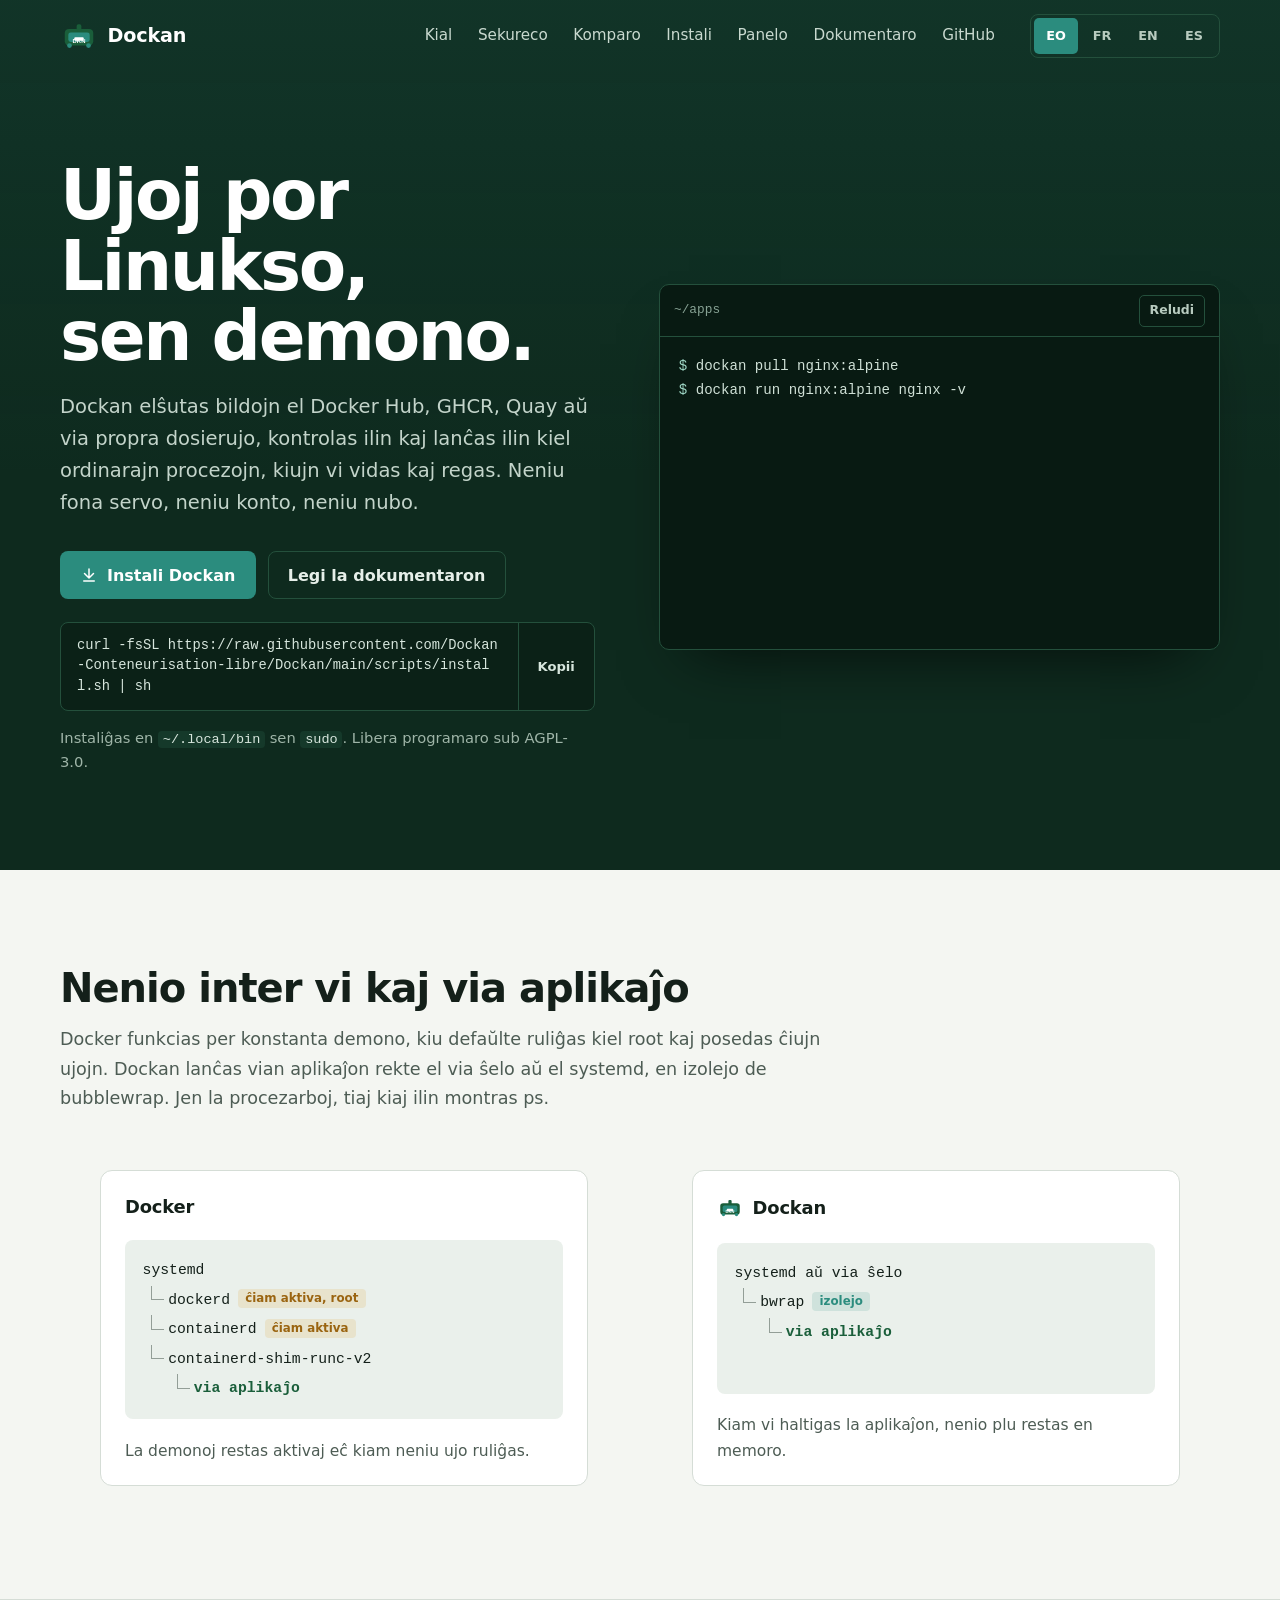
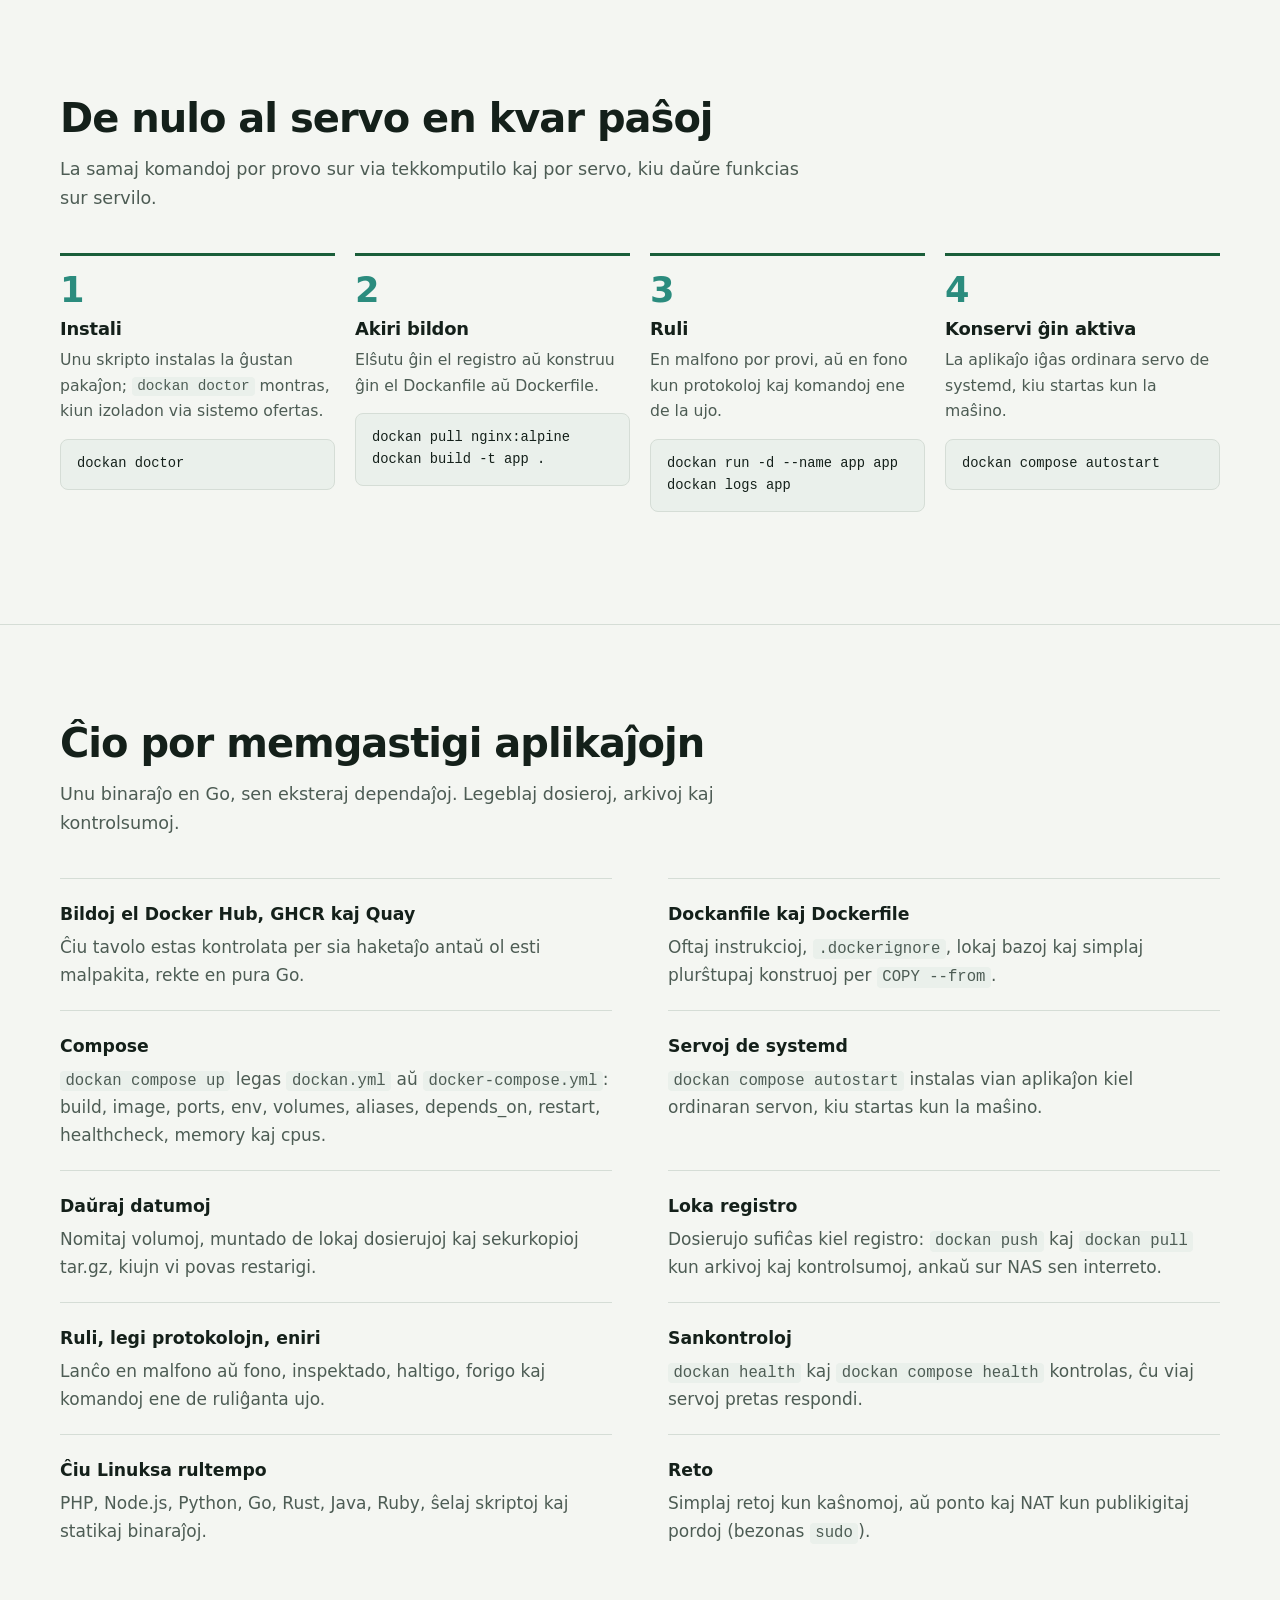
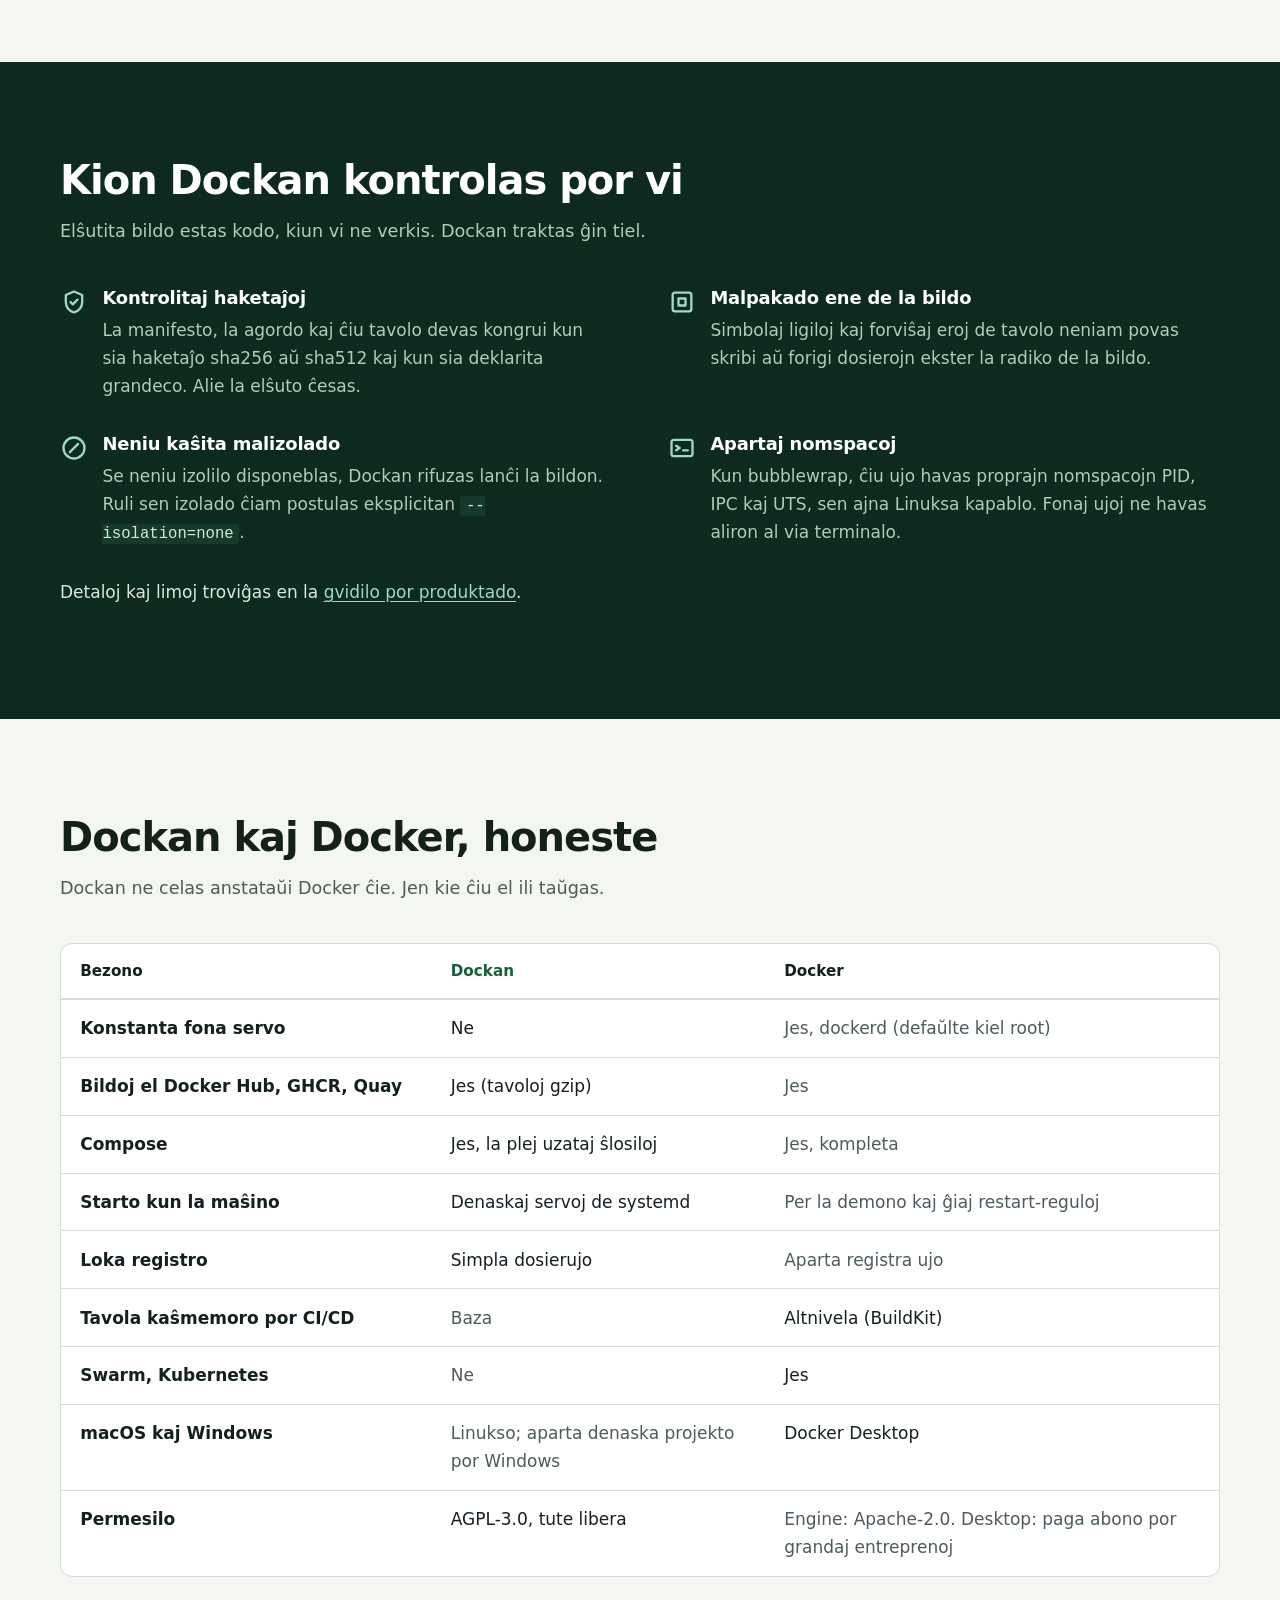
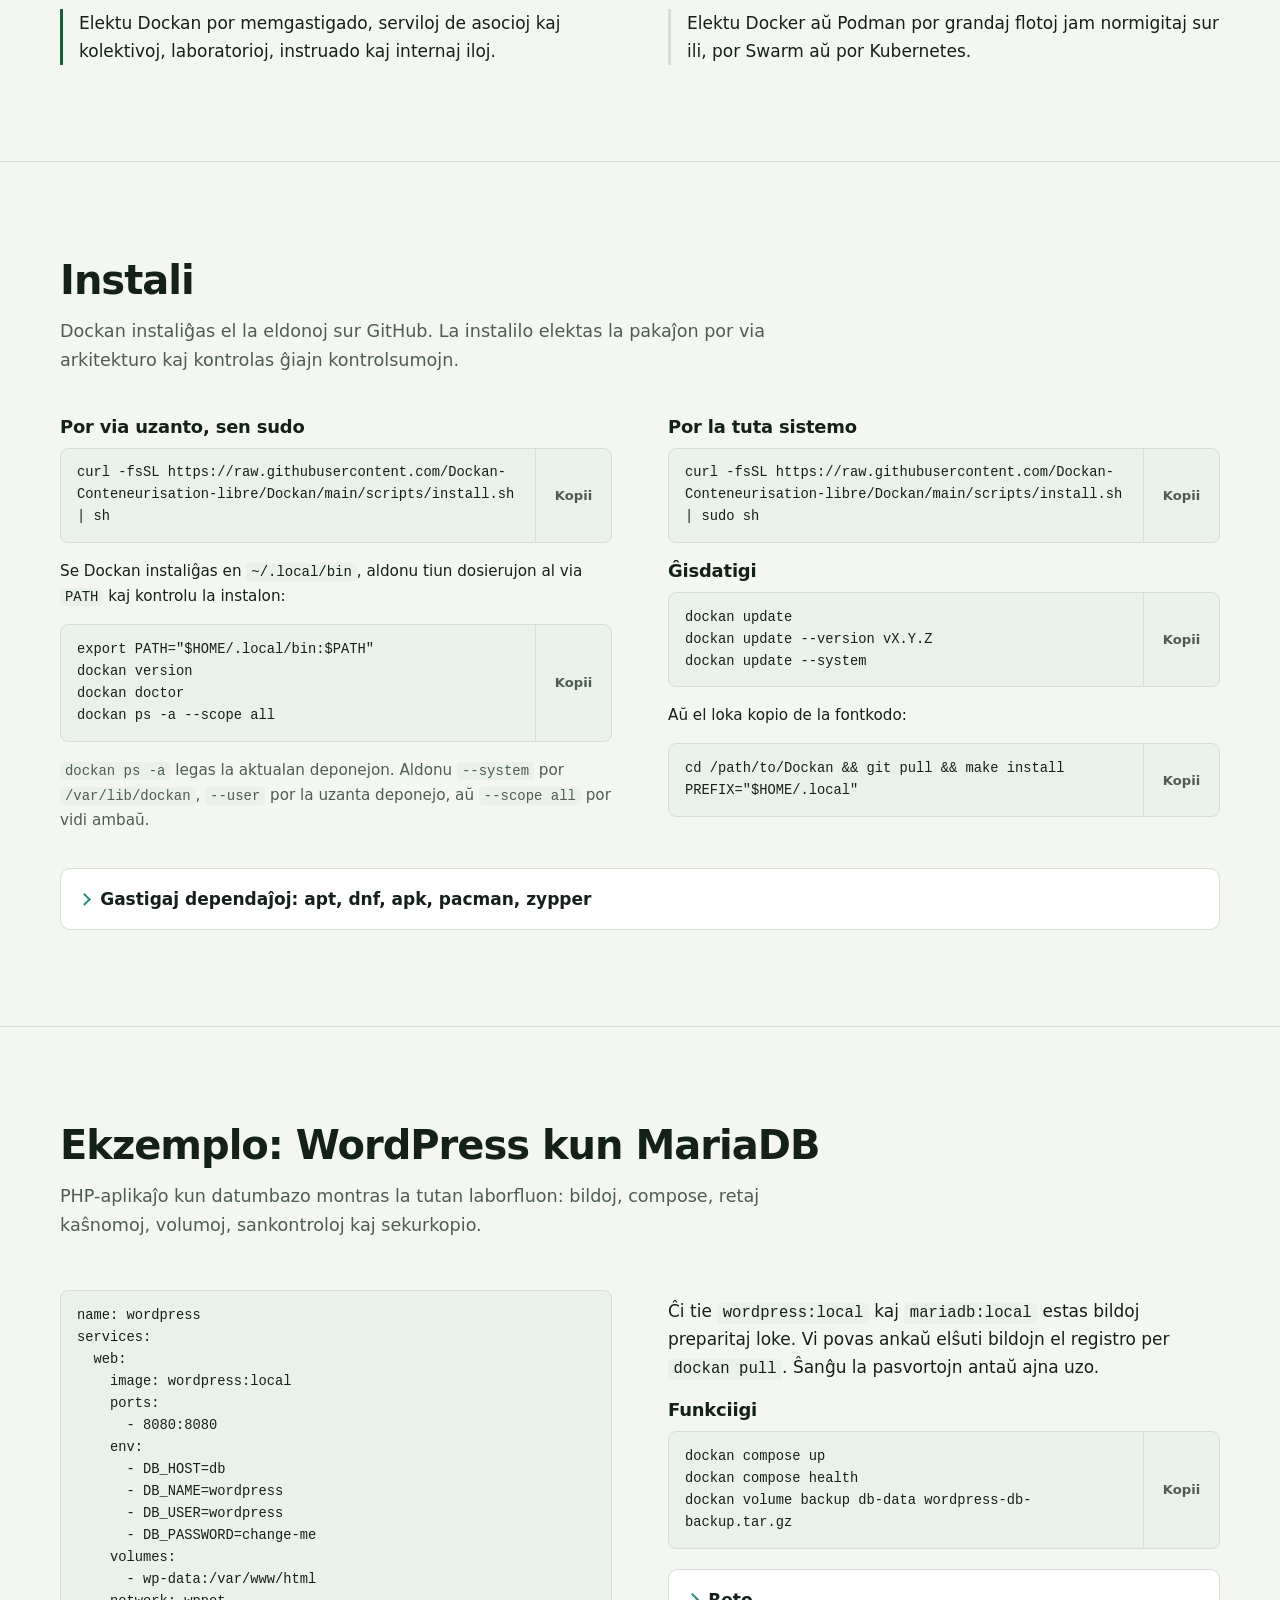
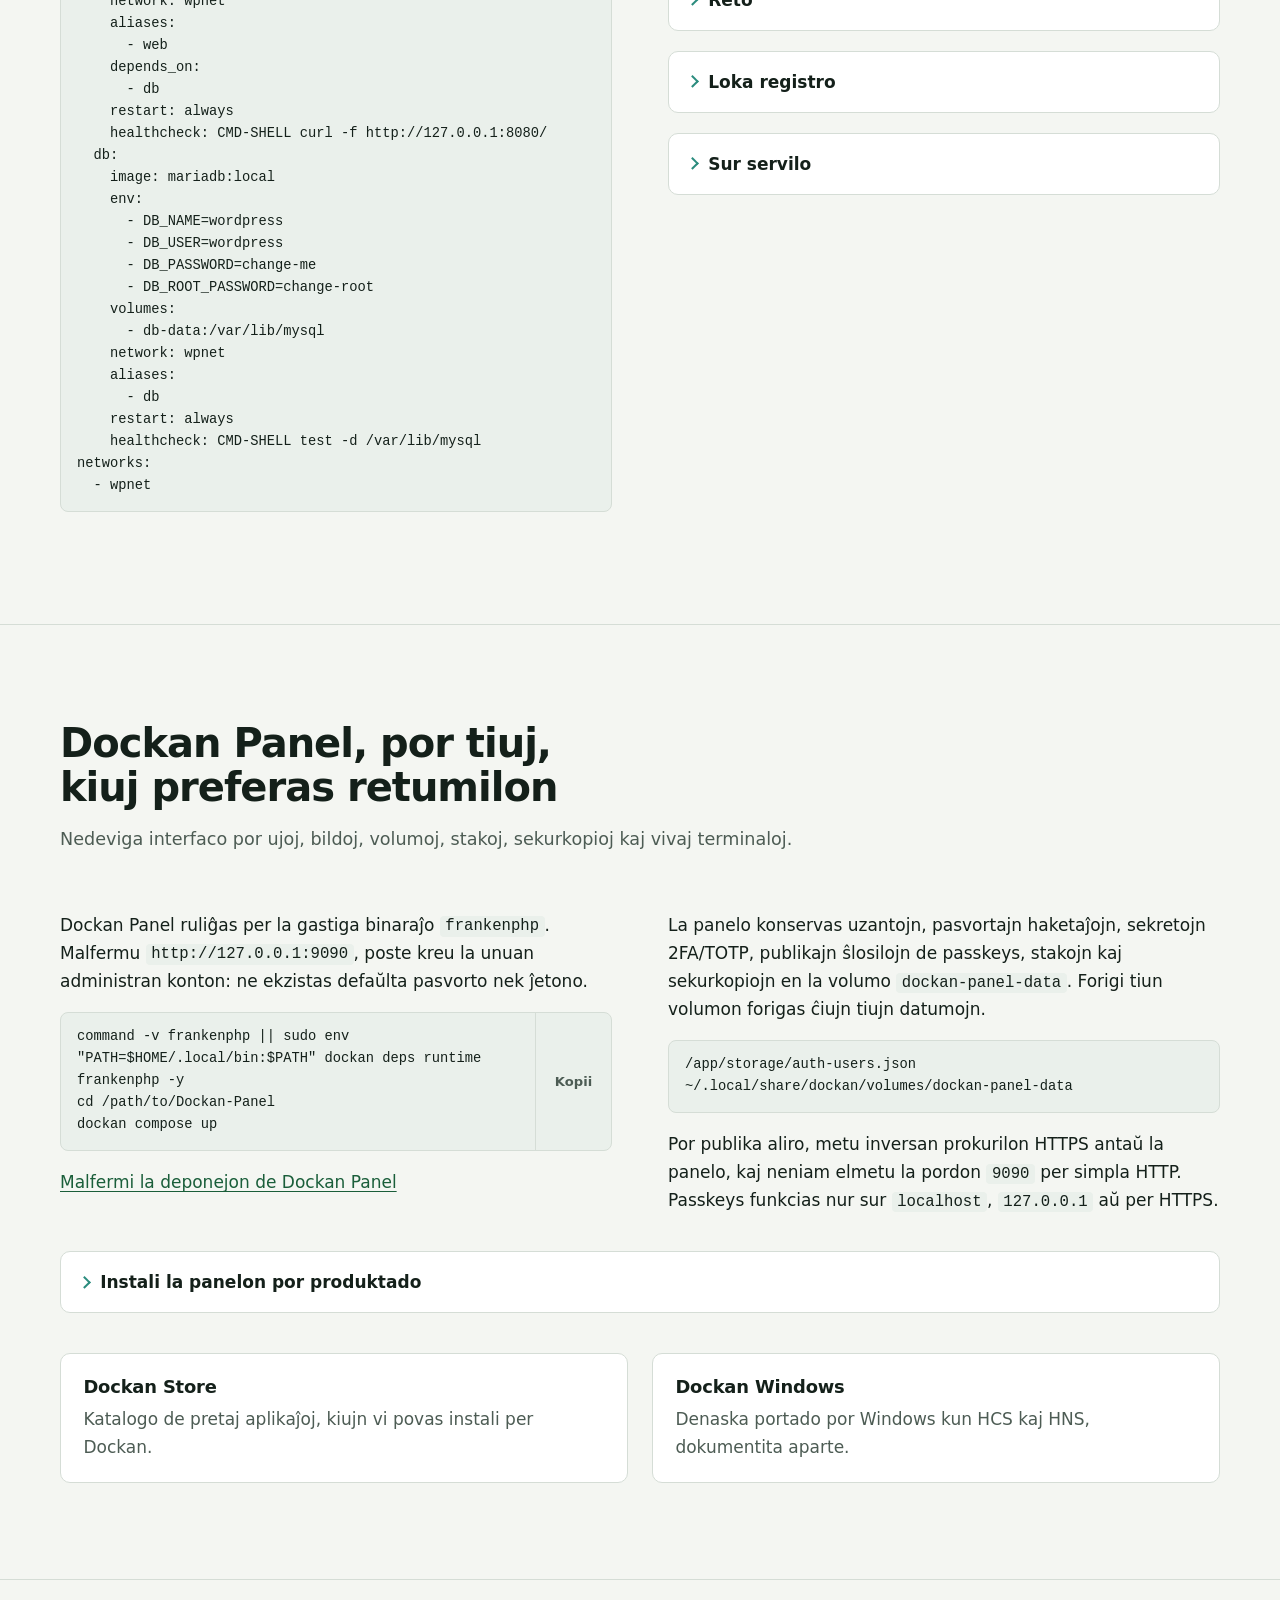
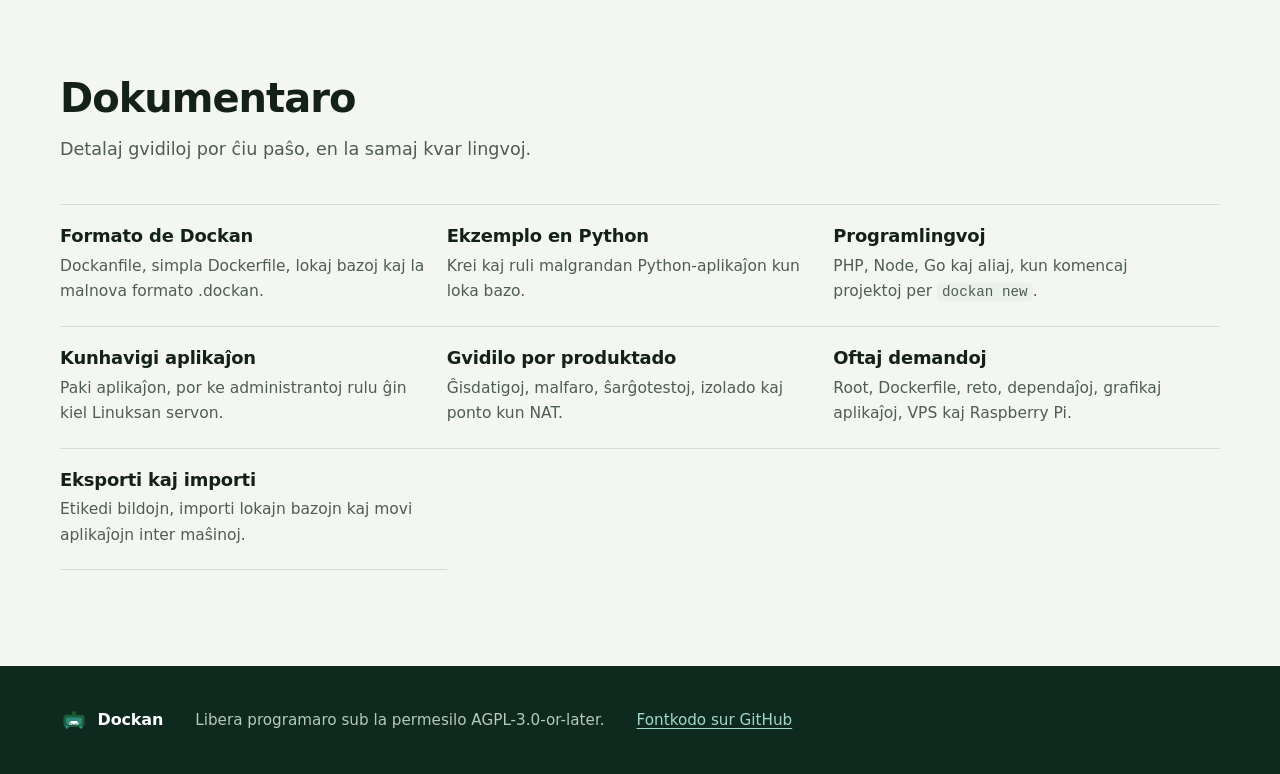
==== commit 25890989: "docs(site): add a link preview image and link the export guide" ====
--- a/docs/index.html
+++ b/docs/index.html
@@ -11,6 +11,11 @@
   <meta property="og:title" content="Dockan: ujoj por Linukso, sen demono">
   <meta property="og:description" content="Elŝutu, kontrolu kaj rulu bildojn el Docker Hub kiel ordinarajn procezojn. Neniu fona servo. Libera programaro AGPL-3.0.">
   <meta property="og:url" content="https://dockan-conteneurisation-libre.github.io/Dockan/">
+  <meta property="og:image" content="https://dockan-conteneurisation-libre.github.io/Dockan/assets/og-dockan.png">
+  <meta property="og:image:width" content="1200">
+  <meta property="og:image:height" content="630">
+  <meta property="og:image:alt" content="Dockan">
+  <meta name="twitter:card" content="summary_large_image">
   <meta name="theme-color" content="#0e2a1e">
   <style>
     :root {
@@ -81,7 +86,7 @@
       padding: 0;
       border-radius: 0;
       font: inherit;
-      overflow-wrap: normal;
+      overflow-wrap: inherit;
     }
 
     .skip {
@@ -1121,7 +1126,7 @@
     <section id="docs">
       <div class="wrap">
         <h2 data-i18n="docs.title">Dokumentaro</h2>
-        <p class="section-lead" data-i18n="docs.lead">La detalaj gvidiloj estas nuntempe en la angla.</p>
+        <p class="section-lead" data-i18n="docs.lead">Detalaj gvidiloj por ĉiu paŝo, en la samaj kvar lingvoj.</p>
         <div class="links">
           <a href="./format.html"><h3 data-i18n="docs.format.t">Formato de Dockan</h3><p data-i18n="docs.format.d">Dockanfile, simpla Dockerfile, lokaj bazoj kaj la malnova formato .dockan.</p></a>
           <a href="./exemples/python.html"><h3 data-i18n="docs.python.t">Ekzemplo en Python</h3><p data-i18n="docs.python.d">Krei kaj ruli malgrandan Python-aplikaĵon kun loka bazo.</p></a>
@@ -1129,6 +1134,7 @@
           <a href="./developer.html"><h3 data-i18n="docs.dev.t">Kunhavigi aplikaĵon</h3><p data-i18n="docs.dev.d">Paki aplikaĵon, por ke administrantoj rulu ĝin kiel Linuksan servon.</p></a>
           <a href="./production.html"><h3 data-i18n="docs.prod.t">Gvidilo por produktado</h3><p data-i18n="docs.prod.d">Ĝisdatigoj, malfaro, ŝarĝotestoj, izolado kaj ponto kun NAT.</p></a>
           <a href="./faq.html"><h3 data-i18n="docs.faq.t">Oftaj demandoj</h3><p data-i18n="docs.faq.d">Root, Dockerfile, reto, dependaĵoj, grafikaj aplikaĵoj, VPS kaj Raspberry Pi.</p></a>
+          <a href="./exemples/export.html"><h3 data-i18n="docs.export.t">Eksporti kaj importi</h3><p data-i18n="docs.export.d">Etikedi bildojn, importi lokajn bazojn kaj movi aplikaĵojn inter maŝinoj.</p></a>
         </div>
       </div>
     </section>
@@ -1294,7 +1300,7 @@
     "eco.store": "Un catalogue d’applications prêtes à installer avec Dockan.",
     "eco.win": "Un portage natif pour Windows avec HCS et HNS, documenté à part.",
     "docs.title": "Documentation",
-    "docs.lead": "Les guides détaillés sont pour l’instant en anglais.",
+    "docs.lead": "Des guides détaillés pour chaque étape, dans les mêmes quatre langues.",
     "docs.format.t": "Format Dockan",
     "docs.format.d": "Dockanfile, Dockerfile simple, bases locales et l’ancien format .dockan.",
     "docs.python.t": "Exemple en Python",
@@ -1307,6 +1313,8 @@
     "docs.prod.d": "Mises à jour, retour arrière, tests de charge, isolation et pont avec NAT.",
     "docs.faq.t": "Questions fréquentes",
     "docs.faq.d": "Root, Dockerfile, réseau, dépendances, applications graphiques, VPS et Raspberry Pi.",
+    "docs.export.t": "Exporter et importer",
+    "docs.export.d": "Étiqueter des images, importer des bases locales et déplacer des applications entre machines.",
     "foot.license": "Logiciel libre sous licence AGPL-3.0-or-later.",
     "foot.source": "Code source sur GitHub"
   },
@@ -1460,7 +1468,7 @@
     "eco.store": "A catalog of ready-made apps you can install with Dockan.",
     "eco.win": "A native Windows port with HCS and HNS, documented separately.",
     "docs.title": "Documentation",
-    "docs.lead": "The detailed guides are in English for now.",
+    "docs.lead": "Detailed guides for every step, in the same four languages.",
     "docs.format.t": "Dockan format",
     "docs.format.d": "Dockanfile, simple Dockerfile, local bases and the legacy .dockan format.",
     "docs.python.t": "Python example",
@@ -1473,6 +1481,8 @@
     "docs.prod.d": "Updates, rollback, load tests, isolation and bridge with NAT.",
     "docs.faq.t": "FAQ",
     "docs.faq.d": "Root, Dockerfile, networking, dependencies, desktop apps, VPS and Raspberry Pi.",
+    "docs.export.t": "Export and import",
+    "docs.export.d": "Tag images, import local bases and move apps between machines.",
     "foot.license": "Free software under the AGPL-3.0-or-later license.",
     "foot.source": "Source code on GitHub"
   },
@@ -1626,7 +1636,7 @@
     "eco.store": "Un catálogo de aplicaciones listas para instalar con Dockan.",
     "eco.win": "Una versión nativa para Windows con HCS y HNS, documentada aparte.",
     "docs.title": "Documentación",
-    "docs.lead": "Por ahora, las guías detalladas están en inglés.",
+    "docs.lead": "Guías detalladas para cada paso, en los mismos cuatro idiomas.",
     "docs.format.t": "Formato Dockan",
     "docs.format.d": "Dockanfile, Dockerfile sencillo, bases locales y el antiguo formato .dockan.",
     "docs.python.t": "Ejemplo en Python",
@@ -1639,6 +1649,8 @@
     "docs.prod.d": "Actualizaciones, vuelta atrás, pruebas de carga, aislamiento y puente con NAT.",
     "docs.faq.t": "Preguntas frecuentes",
     "docs.faq.d": "Root, Dockerfile, red, dependencias, aplicaciones gráficas, VPS y Raspberry Pi.",
+    "docs.export.t": "Exportar e importar",
+    "docs.export.d": "Etiquetar imágenes, importar bases locales y mover aplicaciones entre máquinas.",
     "foot.license": "Software libre bajo la licencia AGPL-3.0-or-later.",
     "foot.source": "Código fuente en GitHub"
   }
